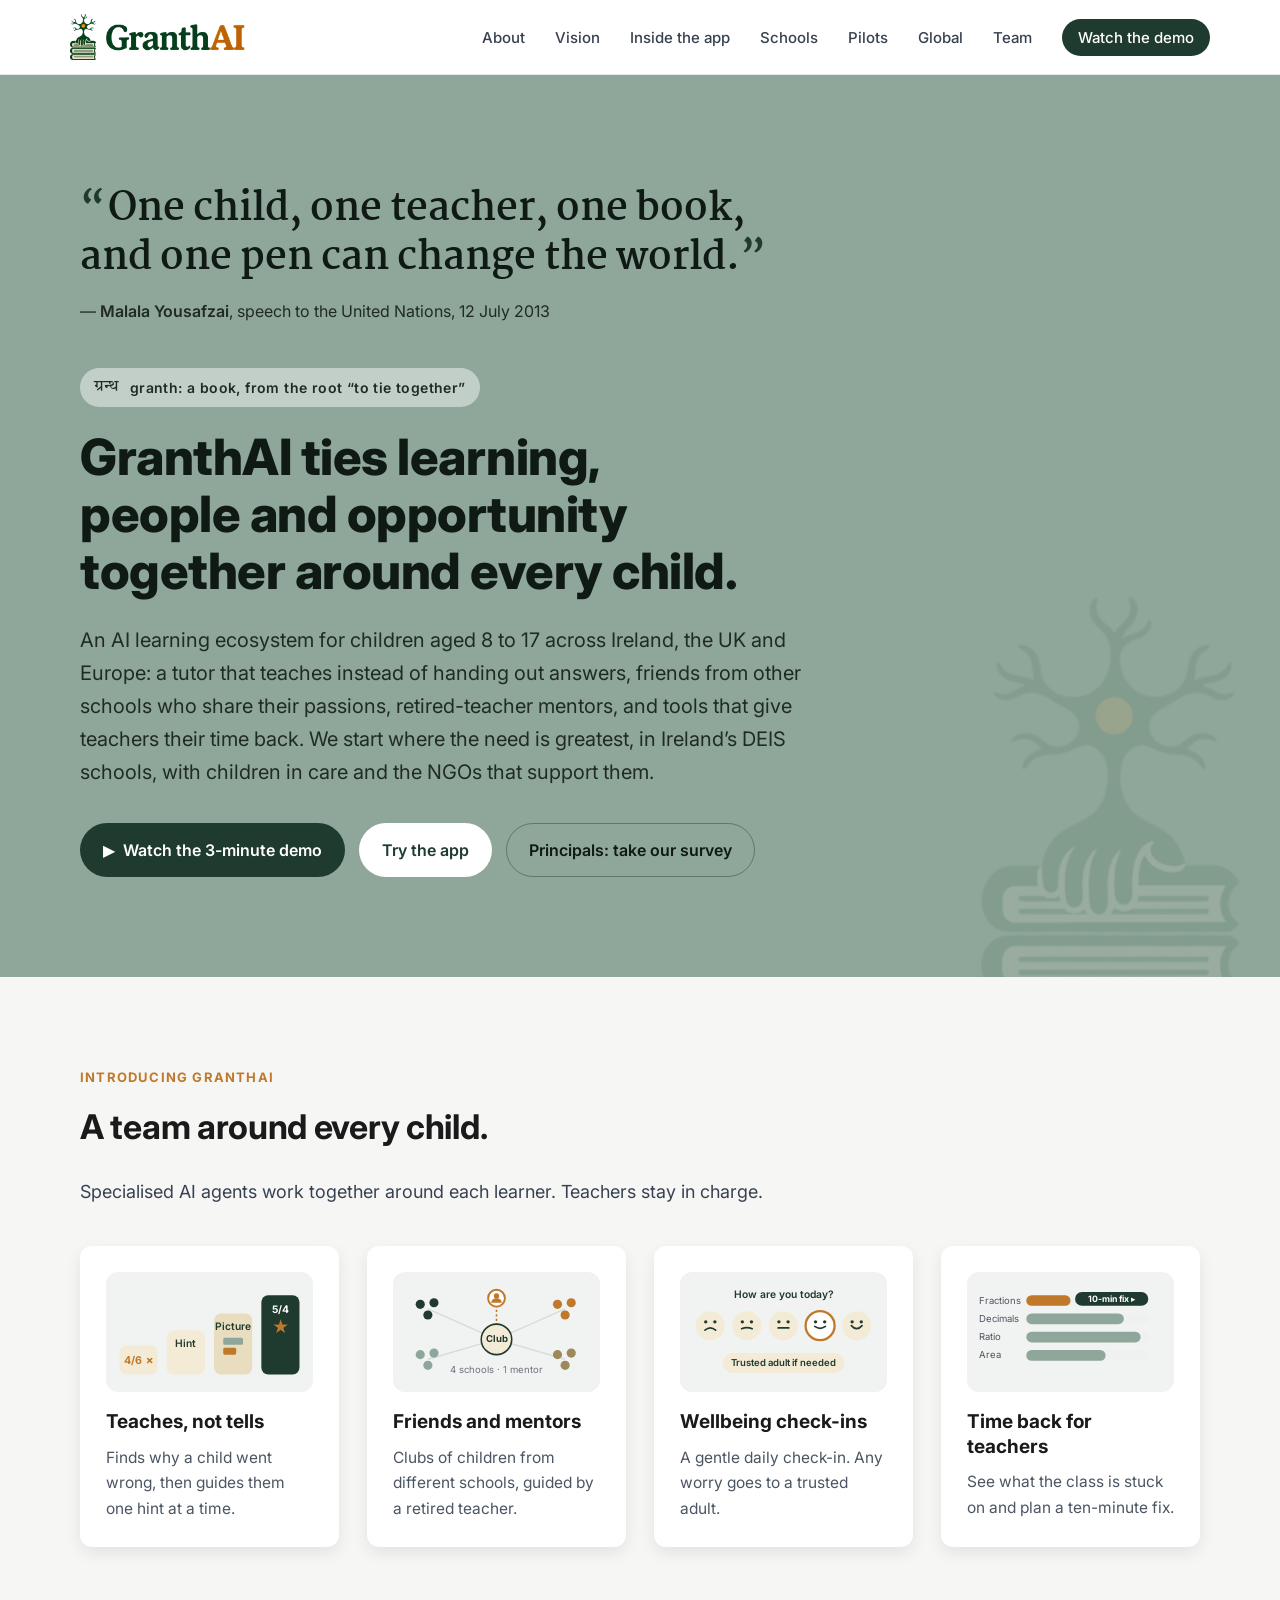
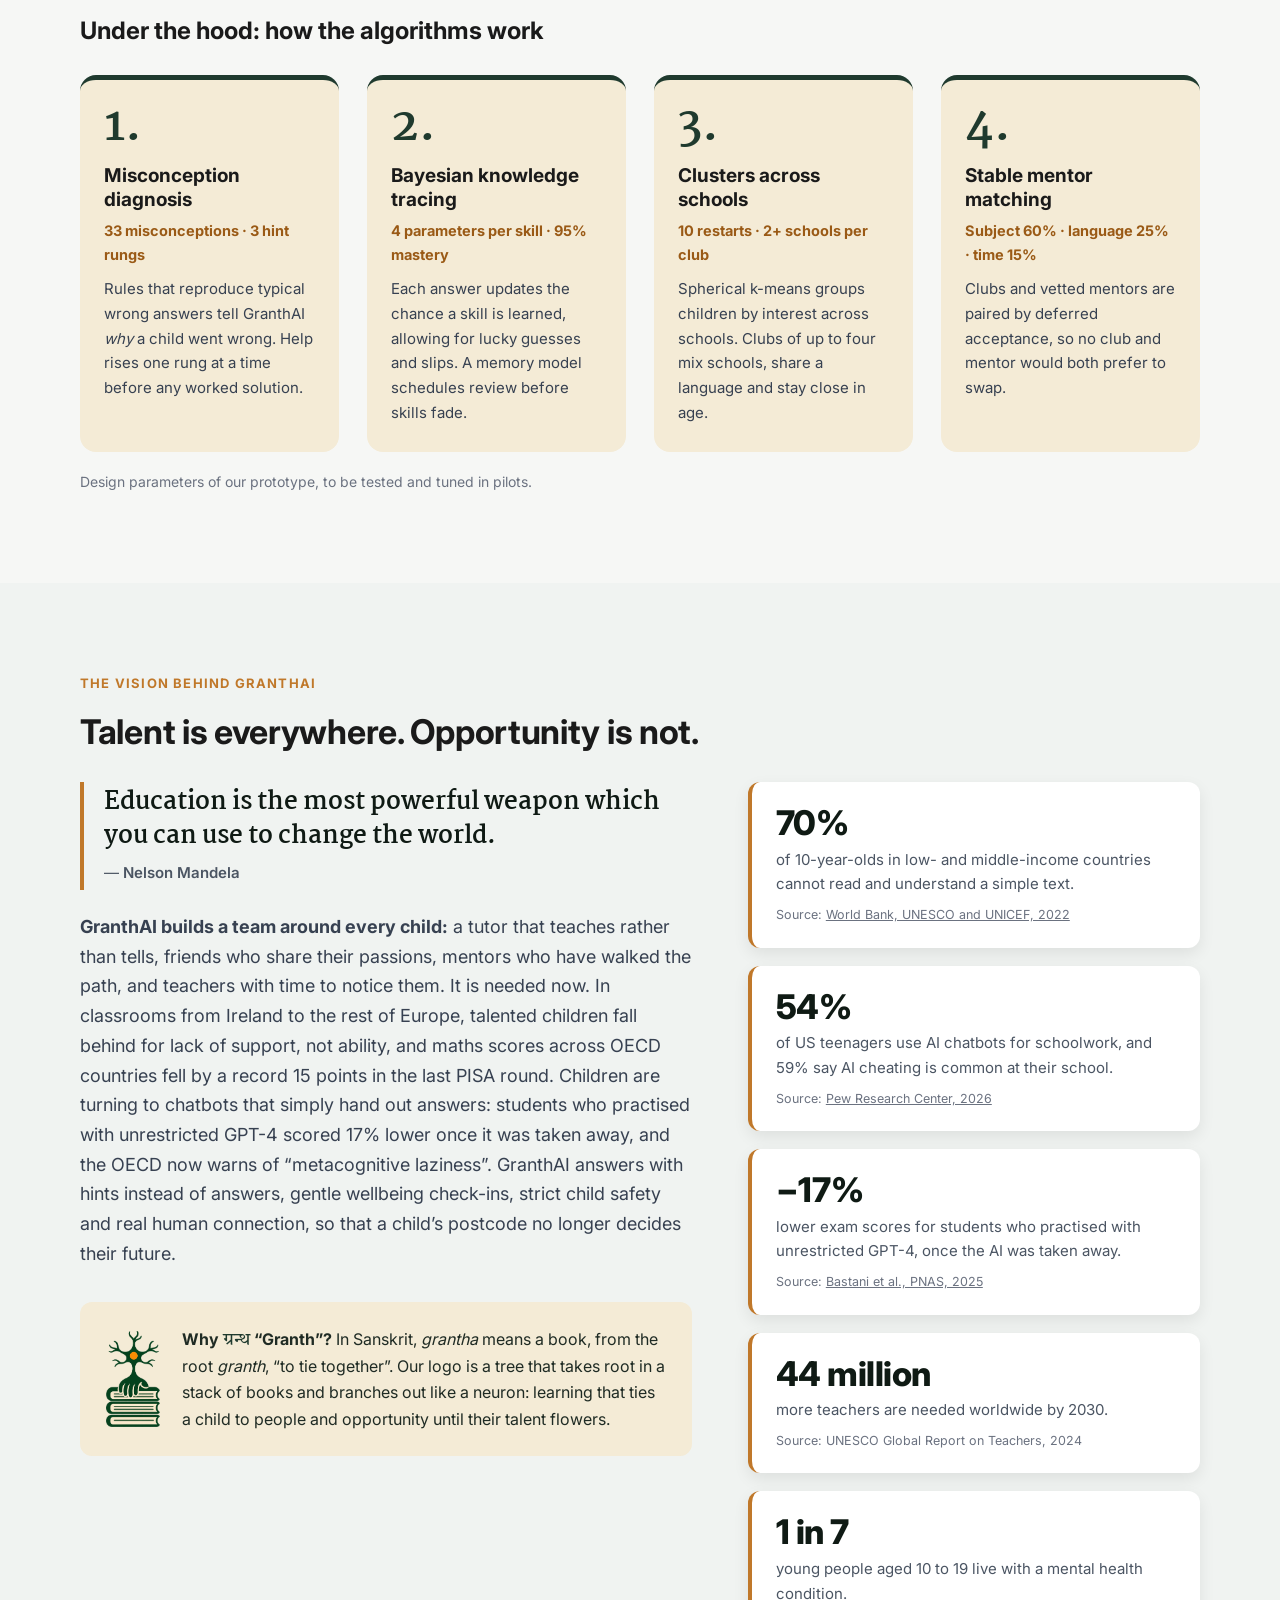
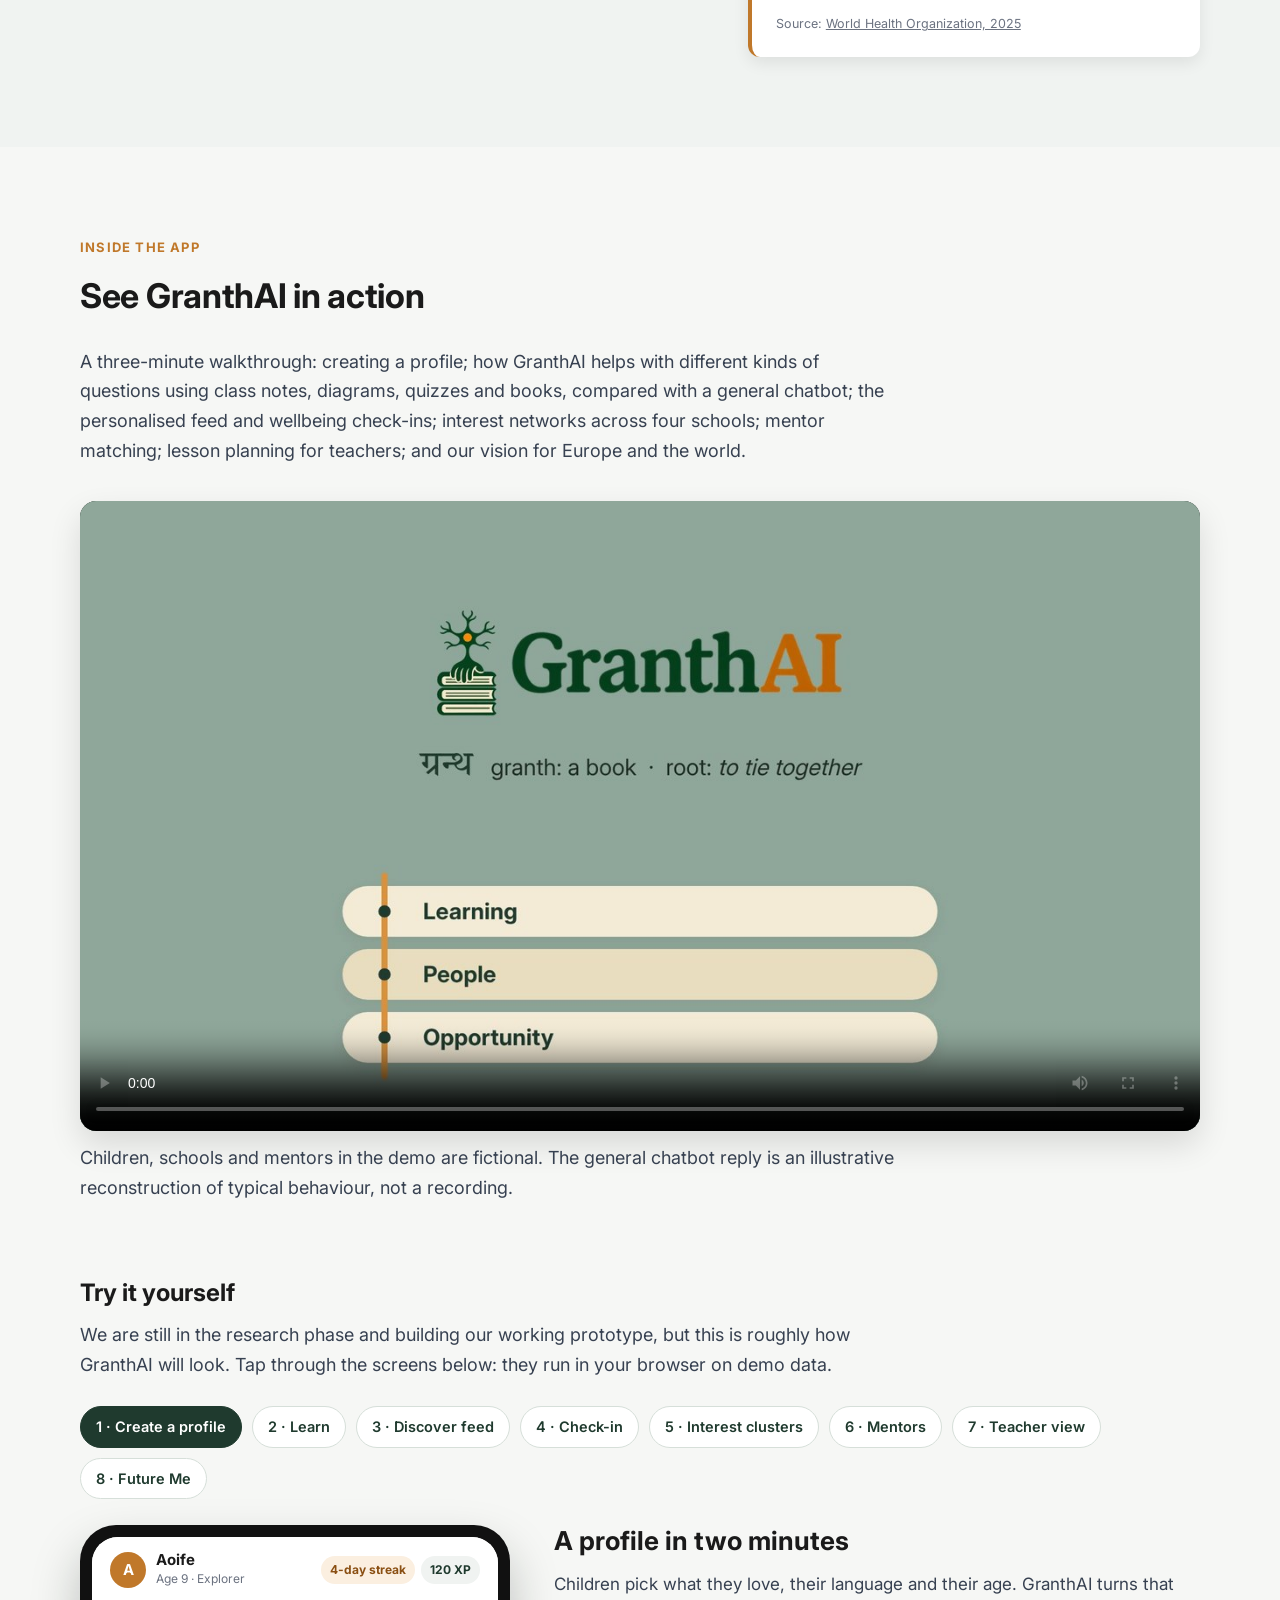
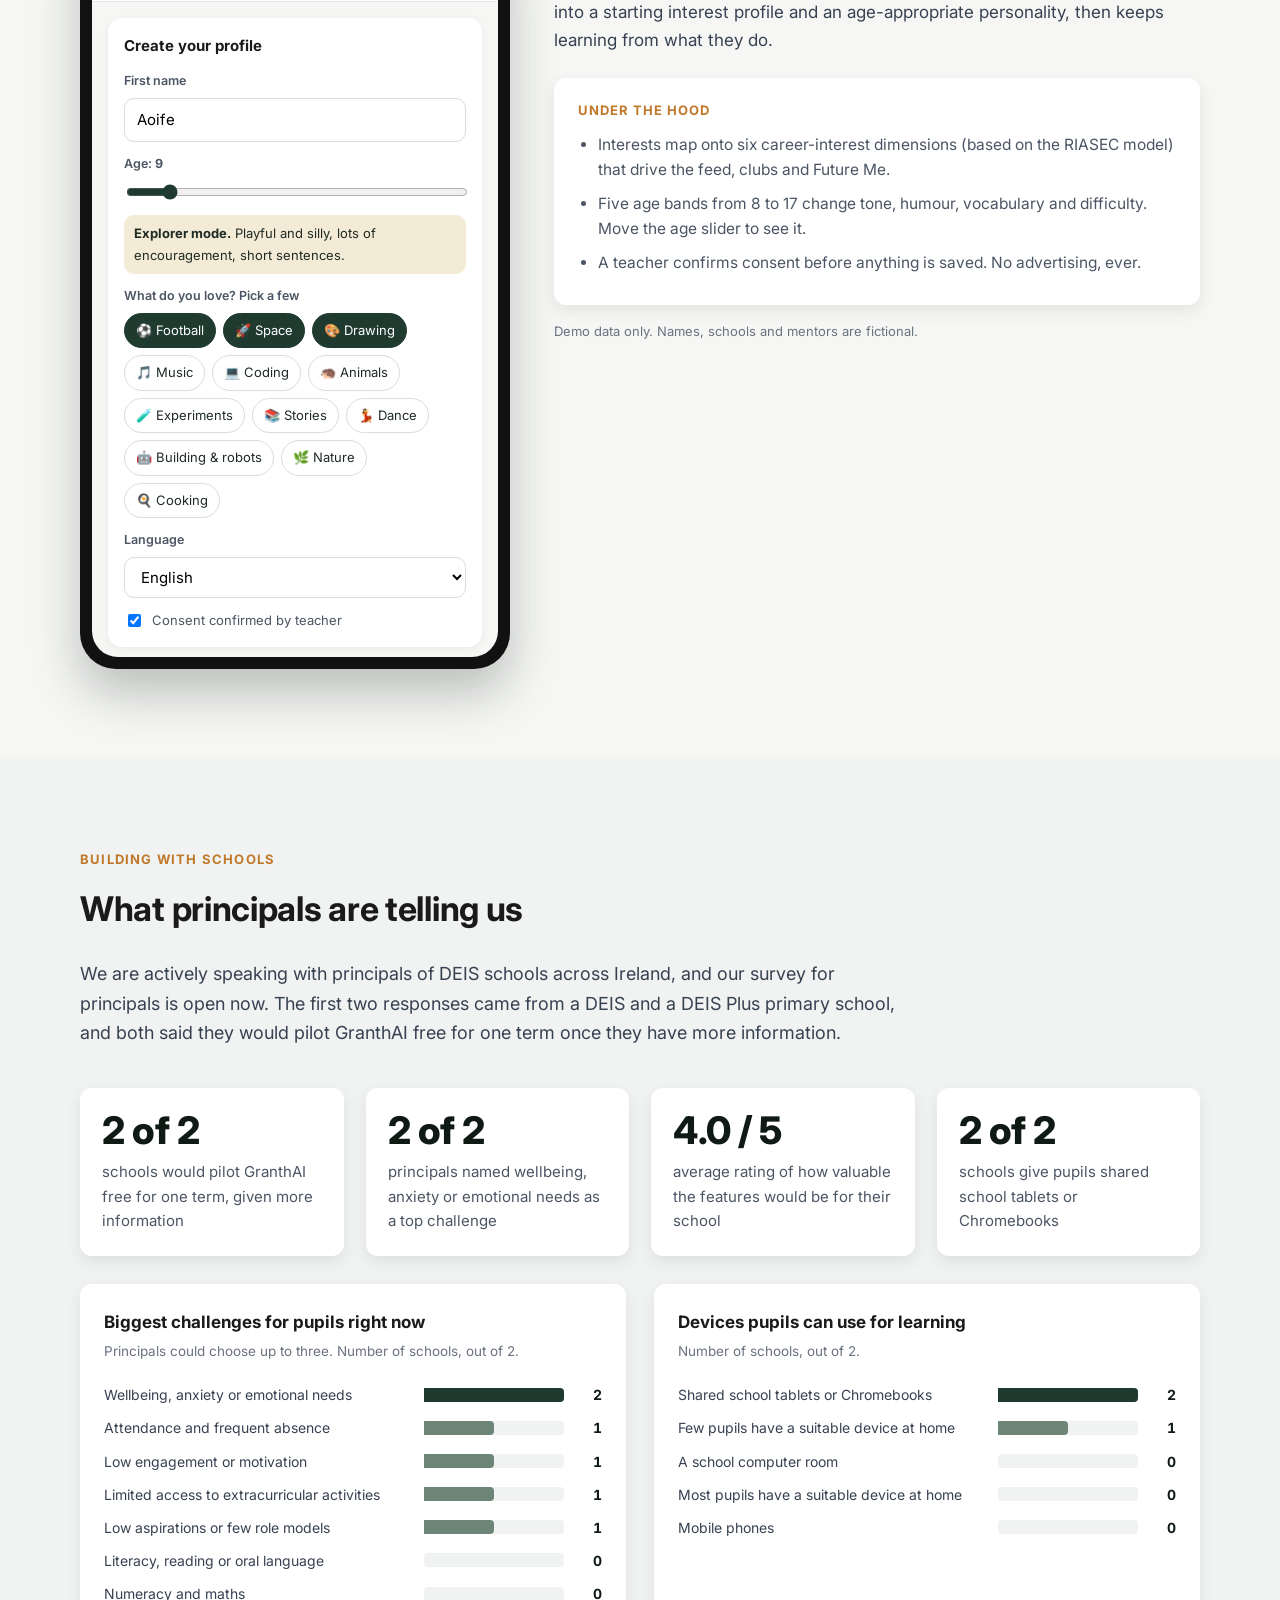
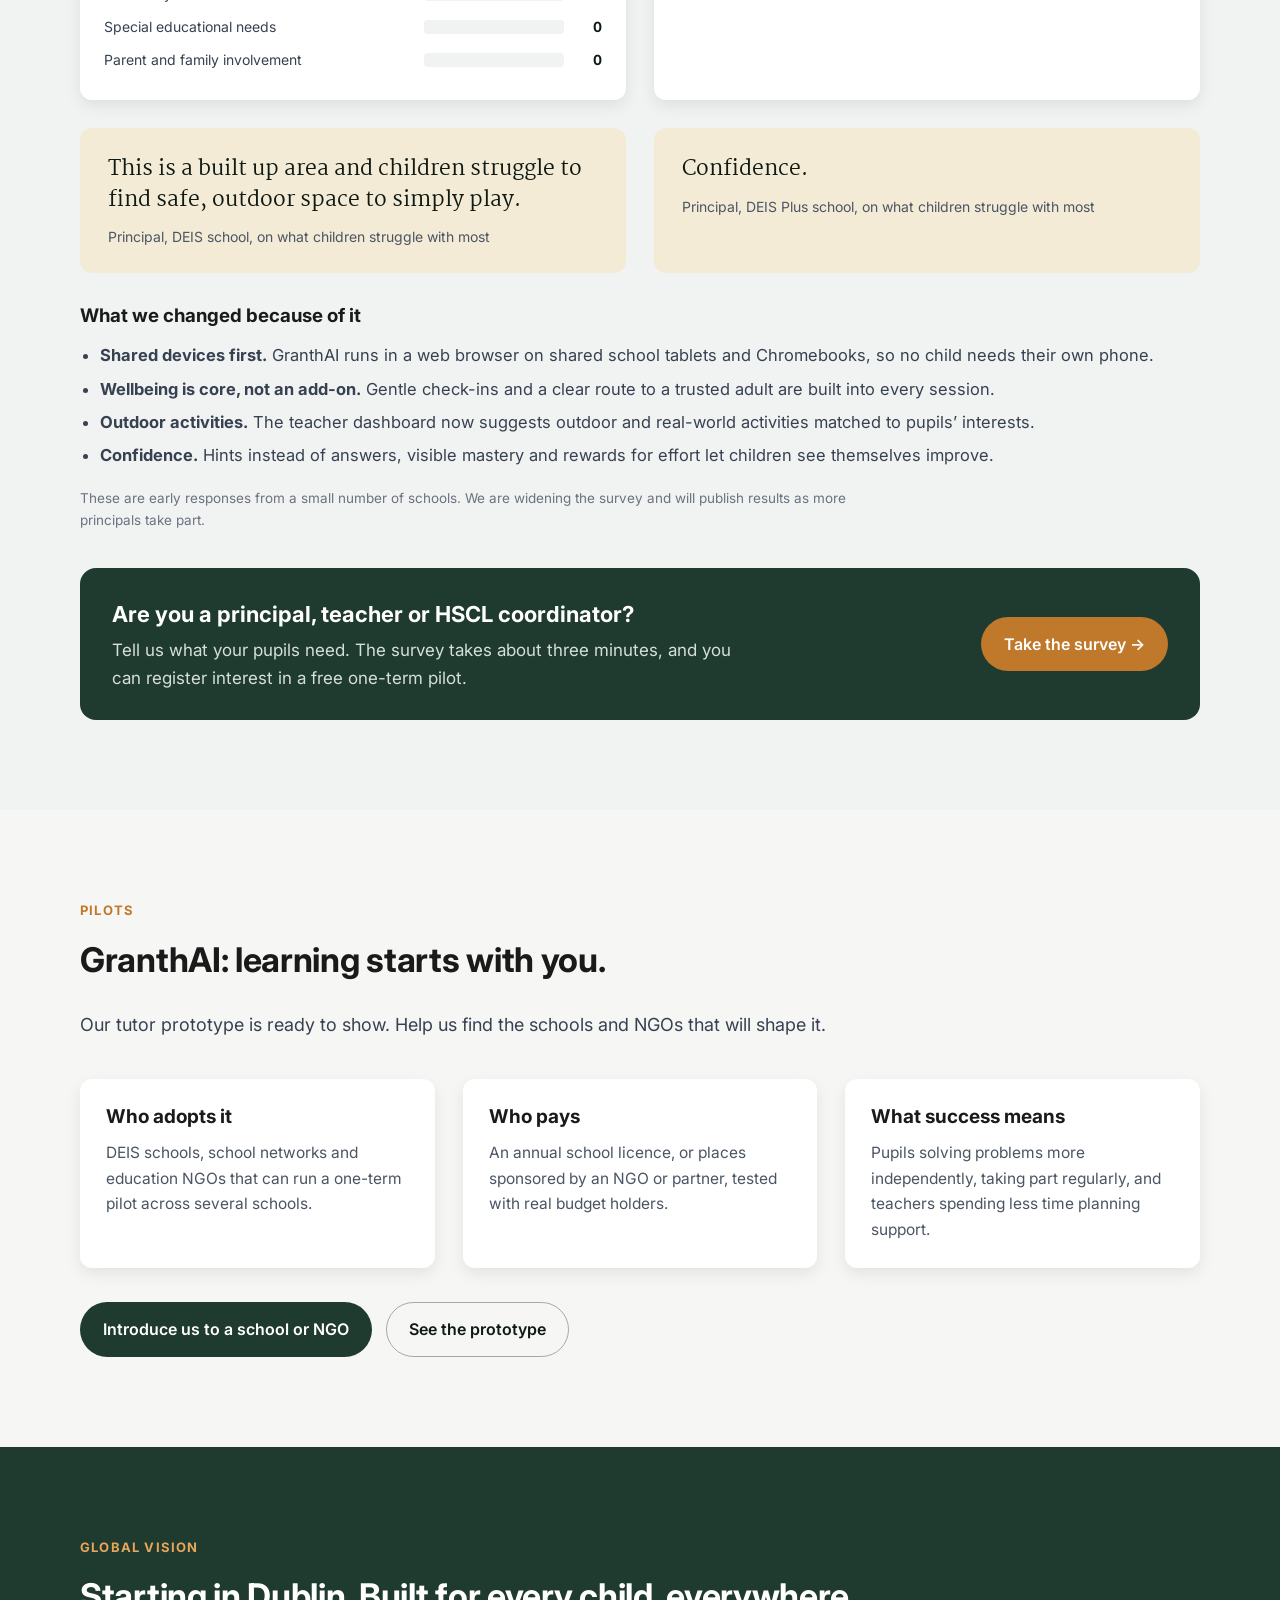
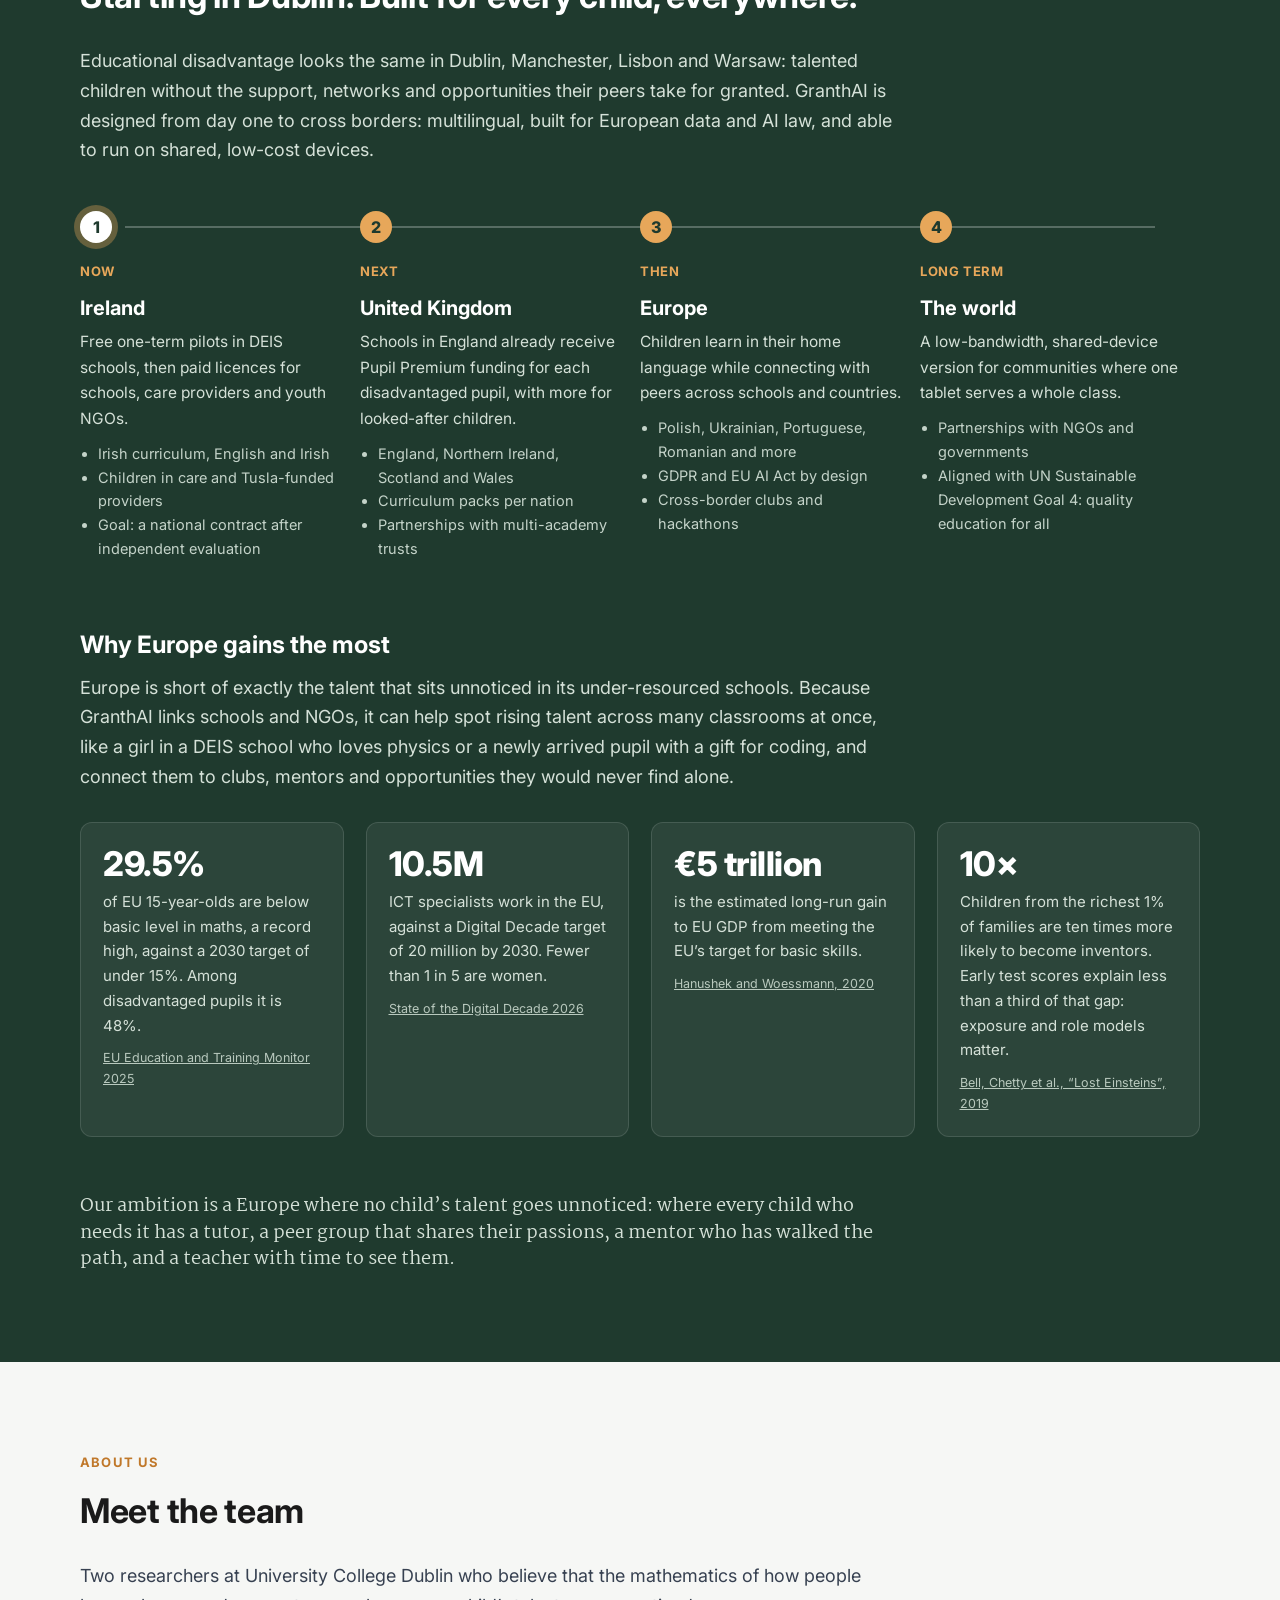
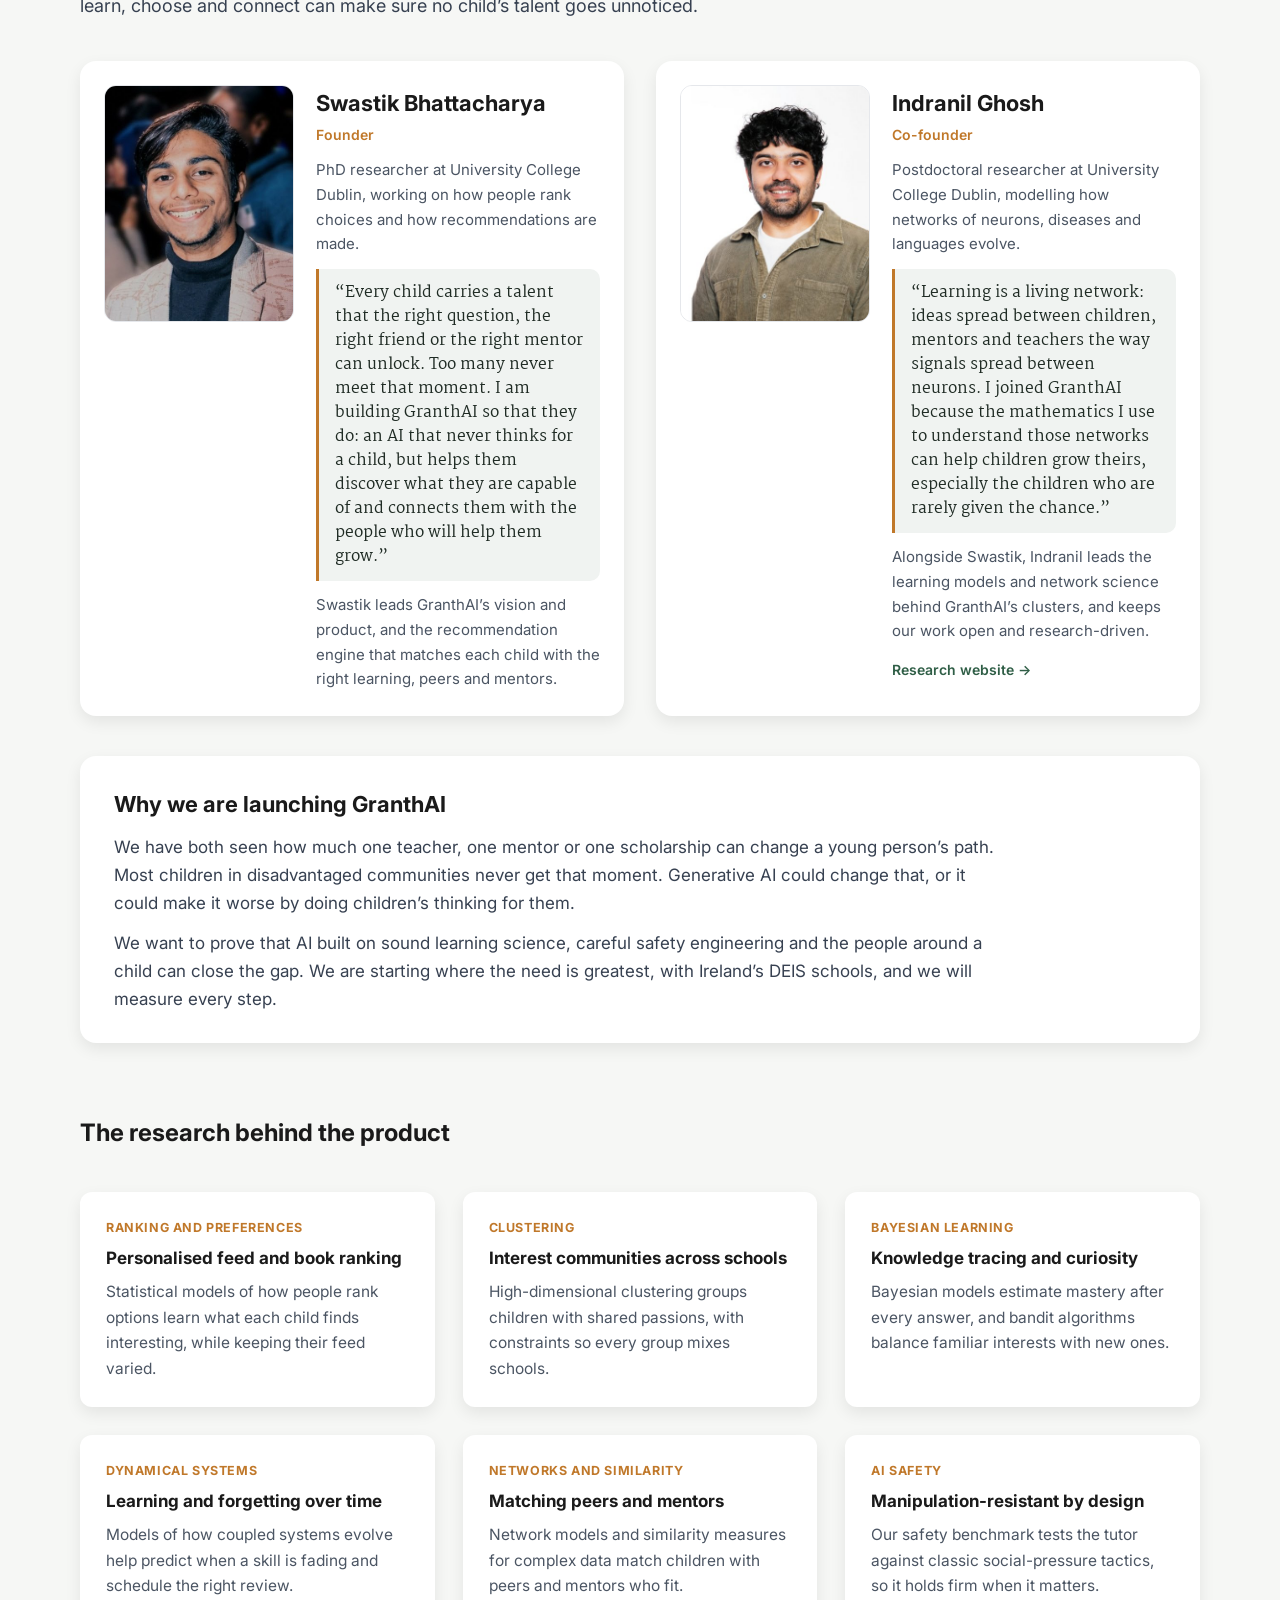
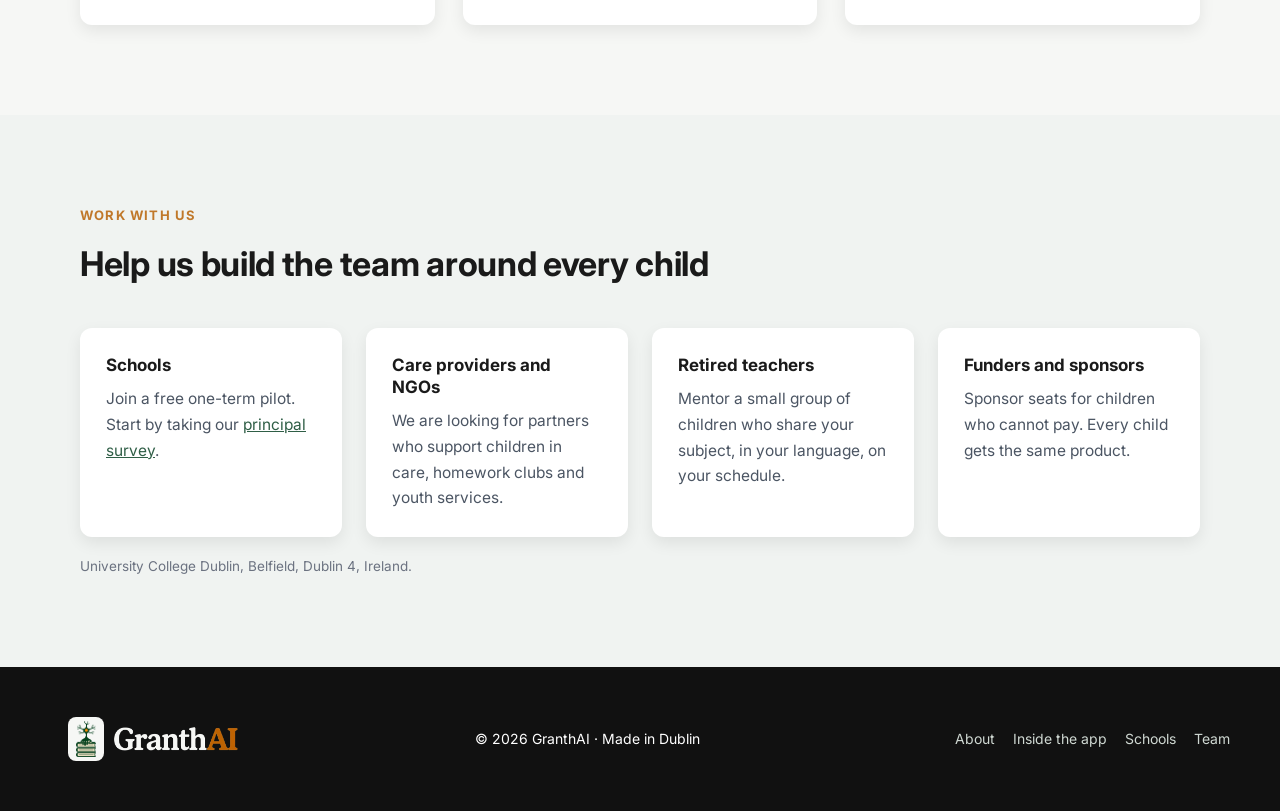
==== site/index.html @ 80d914dc "Visual feature cards and algorithm cards, global hero copy, prototype note, portrait photos, video t" ====
<!DOCTYPE html>
<html lang="en">
<head>
<meta charset="UTF-8">
<meta name="viewport" content="width=device-width, initial-scale=1.0">
<title>GranthAI · A team around every child</title>
<meta name="description" content="GranthAI is an AI learning ecosystem for children aged 8 to 17: a tutor that teaches instead of answering, friends across schools who share their passions, retired-teacher mentors and tools that give teachers their time back. Built first for Ireland's DEIS schools.">
<meta property="og:title" content="GranthAI · A team around every child">
<meta property="og:description" content="An AI learning ecosystem for disadvantaged children, starting in Ireland's DEIS schools.">
<meta property="og:image" content="assets/og-image.jpg">
<meta name="theme-color" content="#1f3a2e">
<link rel="icon" href="favicon.png" type="image/png">
<link rel="apple-touch-icon" href="apple-touch-icon.png">
<link rel="preload" href="fonts/Inter.woff" as="font" type="font/woff" crossorigin>
<link rel="stylesheet" href="style.css">
</head>

<body>
<a class="skip" href="#main">Skip to content</a>

<header class="navbar">
    <a class="logo" href="#top" aria-label="GranthAI home">
        <img class="mark" src="assets/logo-mark.png" alt="" width="26" height="46">
        <img class="word" src="assets/wordmark.png?v=2" alt="GranthAI" height="27">
    </a>
    <button class="menu-btn" aria-expanded="false" aria-controls="site-nav">Menu</button>
    <nav id="site-nav">
        <a href="#about">About</a>
        <a href="#vision">Vision</a>
        <a href="#app">Inside the app</a>
        <a href="#survey">Schools</a>
        <a href="#pilot">Pilots</a>
        <a href="#global">Global</a>
        <a href="#team">Team</a>
        <a href="#demo" class="cta">Watch the demo</a>
    </nav>
</header>

<main id="main">

<!-- ================= HERO / INTRO ================= -->
<section class="hero" id="top">
    <div class="hero-inner">
        <blockquote class="quote">
            <p>One child, one teacher, one book, and one pen can change the world.</p>
            <footer>&mdash; <cite>Malala Yousafzai</cite>, speech to the United Nations, 12 July 2013</footer>
        </blockquote>

        <span class="eyebrow"><span class="deva" lang="sa">ग्रन्थ</span> granth: a book, from the root &ldquo;to tie together&rdquo;</span>
        <h1>GranthAI ties learning, people and opportunity together around every child.</h1>
        <p class="lede">
            An AI learning ecosystem for children aged 8 to 17 across Ireland, the UK and Europe: a tutor that
            teaches instead of handing out answers, friends from other schools who share their passions,
            retired-teacher mentors, and tools that give teachers their time back. We start where the need is
            greatest, in Ireland&rsquo;s DEIS schools, with children in care and the NGOs that support them.
        </p>
        <div class="actions">
            <a class="btn btn-dark" href="#demo">&#9654;&nbsp; Watch the 3-minute demo</a>
            <a class="btn btn-light" href="#try">Try the app</a>
            <a class="btn btn-ghost" href="https://docs.google.com/forms/d/1s9jmpZXKGyCyB4R221n2dANkUEP-w9KRzGWRClTThqI/viewform" target="_blank" rel="noopener">Principals: take our survey</a>
        </div>
    </div>
</section>

<!-- ================= WHAT IS GRANTHAI ================= -->
<section id="about" class="section">
<div class="wrap">
    <span class="kicker">Introducing GranthAI</span>
    <h2>A team around every child.</h2>
    <p class="intro">Specialised AI agents work together around each learner. Teachers stay in charge.</p>

    <div class="grid four">
        <div class="card vis reveal">
            <div class="viz"><svg viewBox="0 0 240 120" role="img" aria-label="A wrong answer leads to a hint, then a picture, then the child solves it">
<rect x="2" y="78" width="50" height="38" rx="9" fill="#F4EBD6"/><text x="27" y="102" text-anchor="middle" font-size="14" font-weight="700" fill="#c0782a">4/6 ✗</text>
<rect x="64" y="58" width="50" height="58" rx="9" fill="#F4EBD6"/><text x="89" y="80" text-anchor="middle" font-size="13.5" font-weight="600" fill="#1f3a2e">Hint</text>
<rect x="126" y="36" width="50" height="80" rx="9" fill="#E9DDBF"/><text x="151" y="58" text-anchor="middle" font-size="13.5" font-weight="600" fill="#1f3a2e">Picture</text>
<rect x="138" y="68" width="26" height="9" rx="2" fill="#8FA79A"/><rect x="138" y="81" width="17" height="9" rx="2" fill="#c0782a"/>
<rect x="188" y="12" width="50" height="104" rx="9" fill="#1f3a2e"/><text x="213" y="36" text-anchor="middle" font-size="13.5" font-weight="700" fill="#fff">5/4</text><text x="213" y="62" text-anchor="middle" font-size="22" fill="#c0782a">★</text>
</svg></div>
            <h3>Teaches, not tells</h3>
            <p>Finds why a child went wrong, then guides them one hint at a time.</p>
        </div>
        <div class="card vis reveal">
            <div class="viz"><svg viewBox="0 0 240 120" role="img" aria-label="Children from four schools join one club, guided by a mentor">
<line x1="30" y1="30" x2="120" y2="70" stroke="#d6ddd8" stroke-width="2"/><line x1="30" y1="96" x2="120" y2="70" stroke="#d6ddd8" stroke-width="2"/><line x1="210" y1="30" x2="120" y2="70" stroke="#d6ddd8" stroke-width="2"/><line x1="210" y1="96" x2="120" y2="70" stroke="#d6ddd8" stroke-width="2"/><line x1="120" y1="70" x2="120" y2="22" stroke="#c0782a" stroke-width="2" stroke-dasharray="3 3"/>
<circle cx="20" cy="24" r="6" fill="#1f3a2e"/><circle cx="38" cy="22" r="6" fill="#1f3a2e"/><circle cx="30" cy="38" r="6" fill="#1f3a2e"/><circle cx="20" cy="90" r="6" fill="#8FA79A"/><circle cx="38" cy="88" r="6" fill="#8FA79A"/><circle cx="30" cy="104" r="6" fill="#8FA79A"/><circle cx="200" cy="24" r="6" fill="#c0782a"/><circle cx="218" cy="22" r="6" fill="#c0782a"/><circle cx="210" cy="38" r="6" fill="#c0782a"/><circle cx="200" cy="90" r="6" fill="#9c8a5a"/><circle cx="218" cy="88" r="6" fill="#9c8a5a"/><circle cx="210" cy="104" r="6" fill="#9c8a5a"/><circle cx="120" cy="70" r="20" fill="#F4EBD6" stroke="#1f3a2e" stroke-width="2"/><text x="120" y="74" text-anchor="middle" font-size="12.5" font-weight="700" fill="#1f3a2e">Club</text>
<circle cx="120" cy="16" r="11" fill="#fff" stroke="#c0782a" stroke-width="2.5"/><circle cx="120" cy="13" r="3.5" fill="#c0782a"/><path d="M113 22a7 6 0 0 1 14 0" fill="#c0782a"/>
<text x="120" y="114" text-anchor="middle" font-size="12.5" fill="#6b7280">4 schools · 1 mentor</text>
</svg></div>
            <h3>Friends and mentors</h3>
            <p>Clubs of children from different schools, guided by a retired teacher.</p>
        </div>
        <div class="card vis reveal">
            <div class="viz"><svg viewBox="0 0 240 120" role="img" aria-label="A five-face mood scale with one face chosen">
<text x="120" y="16" text-anchor="middle" font-size="13.5" font-weight="600" fill="#1f3a2e">How are you today?</text>
<g transform="translate(24 52)"><circle r="19" fill="#F4EBD6" stroke="#c0782a" stroke-width="0"/><circle cx="-6" cy="-5" r="2.2" fill="#1f3a2e"/><circle cx="6" cy="-5" r="2.2" fill="#1f3a2e"/><path d="M-7 6q7 -6 14 0" stroke="#1f3a2e" stroke-width="2.2" fill="none" stroke-linecap="round"/></g><g transform="translate(72 52)"><circle r="19" fill="#F4EBD6" stroke="#c0782a" stroke-width="0"/><circle cx="-6" cy="-5" r="2.2" fill="#1f3a2e"/><circle cx="6" cy="-5" r="2.2" fill="#1f3a2e"/><path d="M-7 4q7 -3 14 0" stroke="#1f3a2e" stroke-width="2.2" fill="none" stroke-linecap="round"/></g><g transform="translate(120 52)"><circle r="19" fill="#F4EBD6" stroke="#c0782a" stroke-width="0"/><circle cx="-6" cy="-5" r="2.2" fill="#1f3a2e"/><circle cx="6" cy="-5" r="2.2" fill="#1f3a2e"/><path d="M-7 3h14" stroke="#1f3a2e" stroke-width="2.2" fill="none" stroke-linecap="round"/></g><g transform="translate(168 52)"><circle r="19" fill="#fff" stroke="#c0782a" stroke-width="3"/><circle cx="-6" cy="-5" r="2.2" fill="#1f3a2e"/><circle cx="6" cy="-5" r="2.2" fill="#1f3a2e"/><path d="M-7 1q7 5 14 0" stroke="#1f3a2e" stroke-width="2.2" fill="none" stroke-linecap="round"/></g><g transform="translate(216 52)"><circle r="19" fill="#F4EBD6" stroke="#c0782a" stroke-width="0"/><circle cx="-6" cy="-5" r="2.2" fill="#1f3a2e"/><circle cx="6" cy="-5" r="2.2" fill="#1f3a2e"/><path d="M-7 0q7 8 14 0" stroke="#1f3a2e" stroke-width="2.2" fill="none" stroke-linecap="round"/></g>
<rect x="40" y="88" width="160" height="26" rx="13" fill="#F4EBD6"/><text x="120" y="105" text-anchor="middle" font-size="12.5" font-weight="600" fill="#1f3a2e">Trusted adult if needed</text>
</svg></div>
            <h3>Wellbeing check-ins</h3>
            <p>A gentle daily check-in. Any worry goes to a trusted adult.</p>
        </div>
        <div class="card vis reveal">
            <div class="viz"><svg viewBox="0 0 240 120" role="img" aria-label="Class mastery bars with fractions flagged as a spreading misconception">
<text x="0" y="23" font-size="12.5" fill="#4b5563">Fractions</text><rect x="62" y="12" width="160" height="14" rx="7" fill="#eef1ef"/><rect x="62" y="12" width="58" height="14" rx="7" fill="#c0782a"/><text x="0" y="47" font-size="12.5" fill="#4b5563">Decimals</text><rect x="62" y="36" width="160" height="14" rx="7" fill="#eef1ef"/><rect x="62" y="36" width="128" height="14" rx="7" fill="#8FA79A"/><text x="0" y="71" font-size="12.5" fill="#4b5563">Ratio</text><rect x="62" y="60" width="160" height="14" rx="7" fill="#eef1ef"/><rect x="62" y="60" width="150" height="14" rx="7" fill="#8FA79A"/><text x="0" y="95" font-size="12.5" fill="#4b5563">Area</text><rect x="62" y="84" width="160" height="14" rx="7" fill="#eef1ef"/><rect x="62" y="84" width="104" height="14" rx="7" fill="#8FA79A"/><rect x="126" y="8" width="96" height="18" rx="9" fill="#1f3a2e"/><text x="174" y="21" text-anchor="middle" font-size="11.5" font-weight="700" fill="#fff">10-min fix ▸</text>
</svg></div>
            <h3>Time back for teachers</h3>
            <p>See what the class is stuck on and plan a ten-minute fix.</p>
        </div>
    </div>

    <h3 class="subhead algo-head">Under the hood: how the algorithms work</h3>
    <div class="grid four algos">
        <div class="algo reveal">
            <span class="n">1.</span>
            <h3>Misconception diagnosis</h3>
            <p class="metric">33 misconceptions · 3 hint rungs</p>
            <p>Rules that reproduce typical wrong answers tell GranthAI <i>why</i> a child went wrong. Help rises one rung at a time before any worked solution.</p>
        </div>
        <div class="algo reveal">
            <span class="n">2.</span>
            <h3>Bayesian knowledge tracing</h3>
            <p class="metric">4 parameters per skill · 95% mastery</p>
            <p>Each answer updates the chance a skill is learned, allowing for lucky guesses and slips. A memory model schedules review before skills fade.</p>
        </div>
        <div class="algo reveal">
            <span class="n">3.</span>
            <h3>Clusters across schools</h3>
            <p class="metric">10 restarts · 2+ schools per club</p>
            <p>Spherical k-means groups children by interest across schools. Clubs of up to four mix schools, share a language and stay close in age.</p>
        </div>
        <div class="algo reveal">
            <span class="n">4.</span>
            <h3>Stable mentor matching</h3>
            <p class="metric">Subject 60% · language 25% · time 15%</p>
            <p>Clubs and vetted mentors are paired by deferred acceptance, so no club and mentor would both prefer to swap.</p>
        </div>
    </div>
    <p class="algo-note">Design parameters of our prototype, to be tested and tuned in pilots.</p>
</div>
</section>

<!-- ================= VISION ================= -->
<section id="vision" class="section alt">
<div class="wrap">
    <span class="kicker">The vision behind GranthAI</span>
    <h2>Talent is everywhere. Opportunity is not.</h2>
    <div class="split">
        <div>
            <blockquote class="vision-quote">
                <p>Education is the most powerful weapon which you can use to change the world.</p>
                <footer>&mdash; <cite>Nelson Mandela</cite></footer>
            </blockquote>
            <p>
                <b>GranthAI builds a team around every child:</b> a tutor that teaches rather than tells, friends
                who share their passions, mentors who have walked the path, and teachers with time to notice them. It is
                needed now. In classrooms from Ireland to the rest of Europe, talented children fall behind for lack of
                support, not ability, and maths scores across OECD countries fell by a record 15 points in the last PISA
                round. Children are turning to chatbots that simply hand out answers: students who practised with
                unrestricted GPT-4 scored 17% lower once it was taken away, and the OECD now warns of
                &ldquo;metacognitive laziness&rdquo;. GranthAI answers with hints instead of answers, gentle wellbeing
                check-ins, strict child safety and real human connection, so that a child&rsquo;s postcode no longer
                decides their future.
            </p>
            <div class="name-card">
                <img src="assets/logo-mark.png" alt="" width="54" height="96" style="flex:none">
                <p>
                    <b>Why <span class="deva" lang="sa">ग्रन्थ</span> &ldquo;Granth&rdquo;?</b> In Sanskrit, <i>grantha</i> means a book,
                    from the root <i>granth</i>, &ldquo;to tie together&rdquo;. Our logo is a tree that takes root in a stack of books
                    and branches out like a neuron: learning that ties a child to people and opportunity until their talent flowers.
                </p>
            </div>
        </div>
        <div class="stats">
            <div class="stat reveal">
                <b>70%</b>
                <span>of 10-year-olds in low- and middle-income countries cannot read and understand a simple text.</span>
                <small>Source: <a href="https://www.worldbank.org/en/news/press-release/2022/06/23/70-of-10-year-olds-now-in-learning-poverty-unable-to-read-and-understand-a-simple-text" target="_blank" rel="noopener">World Bank, UNESCO and UNICEF, 2022</a></small>
            </div>
            <div class="stat reveal">
                <b>54%</b>
                <span>of US teenagers use AI chatbots for schoolwork, and 59% say AI cheating is common at their school.</span>
                <small>Source: <a href="https://www.pewresearch.org/internet/2026/02/24/how-teens-use-and-view-ai/" target="_blank" rel="noopener">Pew Research Center, 2026</a></small>
            </div>
            <div class="stat reveal">
                <b>&minus;17%</b>
                <span>lower exam scores for students who practised with unrestricted GPT-4, once the AI was taken away.</span>
                <small>Source: <a href="https://doi.org/10.1073/pnas.2422633122" target="_blank" rel="noopener">Bastani et al., PNAS, 2025</a></small>
            </div>
            <div class="stat reveal">
                <b>44 million</b>
                <span>more teachers are needed worldwide by 2030.</span>
                <small>Source: UNESCO Global Report on Teachers, 2024</small>
            </div>
            <div class="stat reveal">
                <b>1 in 7</b>
                <span>young people aged 10 to 19 live with a mental health condition.</span>
                <small>Source: <a href="https://www.who.int/news-room/fact-sheets/detail/adolescent-mental-health" target="_blank" rel="noopener">World Health Organization, 2025</a></small>
            </div>
        </div>
    </div>
</div>
</section>

<!-- ================= INSIDE THE APP ================= -->
<section id="app" class="section">
<div class="wrap">
    <span class="kicker">Inside the app</span>
    <h2 id="demo">See GranthAI in action</h2>
    <p class="intro">
        A three-minute walkthrough: creating a profile; how GranthAI helps with different kinds of questions using
        class notes, diagrams, quizzes and books, compared with a general chatbot; the personalised feed and wellbeing
        check-ins; interest networks across four schools; mentor matching; lesson planning for teachers; and our vision
        for Europe and the world.
    </p>
    <div class="video-frame">
        <video controls preload="metadata" poster="assets/demo-poster-v3.jpg" playsinline>
            <source src="assets/granthai-demo-v3.mp4" type="video/mp4">
            <track kind="captions" src="assets/granthai-demo.vtt" srclang="en" label="English" default>
            Your browser cannot play this video. <a href="assets/granthai-demo-v3.mp4">Download the demo</a>.
        </video>
    </div>
    <p class="video-note">Children, schools and mentors in the demo are fictional. The general chatbot reply is an illustrative reconstruction of typical behaviour, not a recording.</p>

    <h3 class="subhead" id="try">Try it yourself</h3>
    <p class="intro">We are still in the research phase and building our working prototype, but this is roughly how GranthAI will look. Tap through the screens below: they run in your browser on demo data.</p>

    <div class="app-tabs" role="tablist" aria-label="App screens">
        <button class="app-tab" role="tab" data-screen="profile" aria-selected="true">1 · Create a profile</button>
        <button class="app-tab" role="tab" data-screen="learn" aria-selected="false">2 · Learn</button>
        <button class="app-tab" role="tab" data-screen="feed" aria-selected="false">3 · Discover feed</button>
        <button class="app-tab" role="tab" data-screen="checkin" aria-selected="false">4 · Check-in</button>
        <button class="app-tab" role="tab" data-screen="clusters" aria-selected="false">5 · Interest clusters</button>
        <button class="app-tab" role="tab" data-screen="mentors" aria-selected="false">6 · Mentors</button>
        <button class="app-tab" role="tab" data-screen="teacher" aria-selected="false">7 · Teacher view</button>
        <button class="app-tab" role="tab" data-screen="future" aria-selected="false">8 · Future Me</button>
    </div>

    <div class="app-stage">
        <div class="device">
            <div class="screen">
                <div class="app-top">
                    <div class="who">
                        <div class="avatar" id="app-avatar">A</div>
                        <div><div class="nm" id="app-name">Aoife</div><div class="sub" id="app-sub">Age 9 · Explorer</div></div>
                    </div>
                    <div class="pills"><span class="pill s" id="app-streak">4-day streak</span><span class="pill" id="app-xp">120 XP</span></div>
                </div>
                <div class="app-body" id="app-body" role="tabpanel" aria-live="polite"></div>
            </div>
        </div>
        <div class="explain" id="explain" aria-live="polite"></div>
    </div>
</div>
</section>

<!-- ================= SURVEY ================= -->
<section id="survey" class="section alt">
<div class="wrap">
    <span class="kicker">Building with schools</span>
    <h2>What principals are telling us</h2>
    <p class="intro">
        We are actively speaking with principals of DEIS schools across Ireland, and our survey for principals is
        open now. The first two responses came from a DEIS and a DEIS Plus primary school, and both said they would
        pilot GranthAI free for one term once they have more information.
    </p>

    <div class="tiles">
        <div class="tile reveal"><b>2 of 2</b><span>schools would pilot GranthAI free for one term, given more information</span></div>
        <div class="tile reveal"><b>2 of 2</b><span>principals named wellbeing, anxiety or emotional needs as a top challenge</span></div>
        <div class="tile reveal"><b>4.0 / 5</b><span>average rating of how valuable the features would be for their school</span></div>
        <div class="tile reveal"><b>2 of 2</b><span>schools give pupils shared school tablets or Chromebooks</span></div>
    </div>

    <div class="charts">
        <div class="chart" id="chart-challenges">
            <h3>Biggest challenges for pupils right now</h3>
            <p class="sub">Principals could choose up to three. Number of schools, out of 2.</p>
        </div>
        <div class="chart" id="chart-devices">
            <h3>Devices pupils can use for learning</h3>
            <p class="sub">Number of schools, out of 2.</p>
        </div>
    </div>

    <div class="voices">
        <blockquote class="voice reveal">
            This is a built up area and children struggle to find safe, outdoor space to simply play.
            <footer>Principal, DEIS school, on what children struggle with most</footer>
        </blockquote>
        <blockquote class="voice reveal">
            Confidence.
            <footer>Principal, DEIS Plus school, on what children struggle with most</footer>
        </blockquote>
    </div>

    <div class="changes">
        <h3>What we changed because of it</h3>
        <ul>
            <li><b>Shared devices first.</b> GranthAI runs in a web browser on shared school tablets and Chromebooks, so no child needs their own phone.</li>
            <li><b>Wellbeing is core, not an add-on.</b> Gentle check-ins and a clear route to a trusted adult are built into every session.</li>
            <li><b>Outdoor activities.</b> The teacher dashboard now suggests outdoor and real-world activities matched to pupils&rsquo; interests.</li>
            <li><b>Confidence.</b> Hints instead of answers, visible mastery and rewards for effort let children see themselves improve.</li>
        </ul>
    </div>
    <p class="note">These are early responses from a small number of schools. We are widening the survey and will publish results as more principals take part.</p>

    <div class="survey-cta">
        <div>
            <h3>Are you a principal, teacher or HSCL coordinator?</h3>
            <p>Tell us what your pupils need. The survey takes about three minutes, and you can register interest in a free one-term pilot.</p>
        </div>
        <a class="btn btn-saffron" href="https://docs.google.com/forms/d/1s9jmpZXKGyCyB4R221n2dANkUEP-w9KRzGWRClTThqI/viewform" target="_blank" rel="noopener">Take the survey &rarr;</a>
    </div>
</div>
</section>

<!-- ================= PILOTS ================= -->
<section id="pilot" class="section">
<div class="wrap">
    <span class="kicker">Pilots</span>
    <h2>GranthAI: learning starts with you.</h2>
    <p class="intro">Our tutor prototype is ready to show. Help us find the schools and NGOs that will shape it.</p>
    <div class="grid four" style="grid-template-columns:repeat(3,1fr)">
        <div class="card reveal"><h3>Who adopts it</h3><p>DEIS schools, school networks and education NGOs that can run a one-term pilot across several schools.</p></div>
        <div class="card reveal"><h3>Who pays</h3><p>An annual school licence, or places sponsored by an NGO or partner, tested with real budget holders.</p></div>
        <div class="card reveal"><h3>What success means</h3><p>Pupils solving problems more independently, taking part regularly, and teachers spending less time planning support.</p></div>
    </div>
    <div class="actions"><a class="btn btn-dark" href="#contact">Introduce us to a school or NGO</a><a class="btn btn-ghost" href="#demo">See the prototype</a></div>
</div>
</section>

<!-- ================= GLOBAL VISION ================= -->
<section id="global" class="section dark">
<div class="wrap">
    <span class="kicker">Global vision</span>
    <h2>Starting in Dublin. Built for every child, everywhere.</h2>
    <p class="intro">
        Educational disadvantage looks the same in Dublin, Manchester, Lisbon and Warsaw: talented children
        without the support, networks and opportunities their peers take for granted. GranthAI is designed from day
        one to cross borders: multilingual, built for European data and AI law, and able to run on shared, low-cost devices.
    </p>

    <div class="roadmap">
        <div class="stage now reveal">
            <div class="node">1</div>
            <div class="when">Now</div>
            <h3>Ireland</h3>
            <p>Free one-term pilots in DEIS schools, then paid licences for schools, care providers and youth NGOs.</p>
            <ul><li>Irish curriculum, English and Irish</li><li>Children in care and Tusla-funded providers</li><li>Goal: a national contract after independent evaluation</li></ul>
        </div>
        <div class="stage reveal">
            <div class="node">2</div>
            <div class="when">Next</div>
            <h3>United Kingdom</h3>
            <p>Schools in England already receive Pupil Premium funding for each disadvantaged pupil, with more for looked-after children.</p>
            <ul><li>England, Northern Ireland, Scotland and Wales</li><li>Curriculum packs per nation</li><li>Partnerships with multi-academy trusts</li></ul>
        </div>
        <div class="stage reveal">
            <div class="node">3</div>
            <div class="when">Then</div>
            <h3>Europe</h3>
            <p>Children learn in their home language while connecting with peers across schools and countries.</p>
            <ul><li>Polish, Ukrainian, Portuguese, Romanian and more</li><li>GDPR and EU AI Act by design</li><li>Cross-border clubs and hackathons</li></ul>
        </div>
        <div class="stage reveal">
            <div class="node">4</div>
            <div class="when">Long term</div>
            <h3>The world</h3>
            <p>A low-bandwidth, shared-device version for communities where one tablet serves a whole class.</p>
            <ul><li>Partnerships with NGOs and governments</li><li>Aligned with UN Sustainable Development Goal 4: quality education for all</li></ul>
        </div>
    </div>


    <h3 class="subhead" style="color:#fff;margin-top:64px">Why Europe gains the most</h3>
    <p class="intro">
        Europe is short of exactly the talent that sits unnoticed in its under-resourced schools. Because GranthAI links
        schools and NGOs, it can help spot rising talent across many classrooms at once, like a girl in a DEIS school
        who loves physics or a newly arrived pupil with a gift for coding, and connect them to clubs, mentors and
        opportunities they would never find alone.
    </p>
    <div class="eu-grid">
        <div class="eu reveal"><b>29.5%</b><span>of EU 15-year-olds are below basic level in maths, a record high, against a 2030 target of under 15%. Among disadvantaged pupils it is 48%.</span><small><a href="https://op.europa.eu/webpub/eac/education-and-training-monitor/en/comparative-report/chapter-2.html" target="_blank" rel="noopener">EU Education and Training Monitor 2025</a></small></div>
        <div class="eu reveal"><b>10.5M</b><span>ICT specialists work in the EU, against a Digital Decade target of 20 million by 2030. Fewer than 1 in 5 are women.</span><small><a href="https://digital-skills-jobs.europa.eu/en/latest/news/state-digital-decade-2026-without-urgent-action-eu-risks-missing-out-20-million-ict" target="_blank" rel="noopener">State of the Digital Decade 2026</a></small></div>
        <div class="eu reveal"><b>&euro;5 trillion</b><span>is the estimated long-run gain to EU GDP from meeting the EU&rsquo;s target for basic skills.</span><small><a href="https://hanushek.stanford.edu/index.php/publications/quantitative-look-economic-impact-european-unions-educational-goals" target="_blank" rel="noopener">Hanushek and Woessmann, 2020</a></small></div>
        <div class="eu reveal"><b>10&times;</b><span>Children from the richest 1% of families are ten times more likely to become inventors. Early test scores explain less than a third of that gap: exposure and role models matter.</span><small><a href="https://opportunityinsights.org/paper/losteinsteins/" target="_blank" rel="noopener">Bell, Chetty et al., &ldquo;Lost Einsteins&rdquo;, 2019</a></small></div>
    </div>

    <p class="global-statement">
        Our ambition is a Europe where no child&rsquo;s talent goes unnoticed: where every child who needs it has a
        tutor, a peer group that shares their passions, a mentor who has walked the path, and a teacher with time to see them.
    </p>
</div>
</section>

<!-- ================= TEAM / ABOUT US ================= -->
<section id="team" class="section">
<div class="wrap">
    <span class="kicker">About us</span>
    <h2>Meet the team</h2>
    <p class="intro">
        Two researchers at University College Dublin who believe that the mathematics of how people learn, choose and
        connect can make sure no child&rsquo;s talent goes unnoticed.
    </p>

    <div class="team">
        <article class="person reveal">
            <img src="assets/swastik-portrait.jpg" alt="Swastik Bhattacharya" loading="lazy">
            <div class="body">
                <h3>Swastik Bhattacharya</h3>
                <div class="role">Founder</div>
                <p>PhD researcher at University College Dublin, working on how people rank choices and how recommendations are made.</p>
                <blockquote class="say">&ldquo;Every child carries a talent that the right question, the right friend or the right mentor can unlock. Too many never meet that moment. I am building GranthAI so that they do: an AI that never thinks for a child, but helps them discover what they are capable of and connects them with the people who will help them grow.&rdquo;</blockquote>
                <p>Swastik leads GranthAI&rsquo;s vision and product, and the recommendation engine that matches each child with the right learning, peers and mentors.</p>
            </div>
        </article>
        <article class="person reveal">
            <img src="assets/indranil.jpg" alt="Indranil Ghosh" loading="lazy">
            <div class="body">
                <h3>Indranil Ghosh</h3>
                <div class="role">Co-founder</div>
                <p>Postdoctoral researcher at University College Dublin, modelling how networks of neurons, diseases and languages evolve.</p>
                <blockquote class="say">&ldquo;Learning is a living network: ideas spread between children, mentors and teachers the way signals spread between neurons. I joined GranthAI because the mathematics I use to understand those networks can help children grow theirs, especially the children who are rarely given the chance.&rdquo;</blockquote>
                <p>Alongside Swastik, Indranil leads the learning models and network science behind GranthAI&rsquo;s clusters, and keeps our work open and research-driven.</p>
                <div class="links"><a href="https://indrag49.github.io/" target="_blank" rel="noopener">Research website &rarr;</a></div>
            </div>
        </article>
    </div>

    <div class="why-box reveal">
        <h3>Why we are launching GranthAI</h3>
        <p>
            We have both seen how much one teacher, one mentor or one scholarship can change a young person&rsquo;s
            path. Most children in disadvantaged communities never get that moment. Generative AI could change that, or it could make it
            worse by doing children&rsquo;s thinking for them.
        </p>
        <p>
            We want to prove that AI built on sound learning science, careful safety engineering and the people
            around a child can close the gap. We are starting where the need is greatest, with Ireland&rsquo;s DEIS
            schools, and we will measure every step.
        </p>
    </div>

    <h3 class="subhead">The research behind the product</h3>
    <div class="grid research-grid">
        <div class="card reveal">
            <span class="who">Ranking and preferences</span>
            <h3>Personalised feed and book ranking</h3>
            <p>Statistical models of how people rank options learn what each child finds interesting, while keeping their feed varied.</p>
        </div>
        <div class="card reveal">
            <span class="who">Clustering</span>
            <h3>Interest communities across schools</h3>
            <p>High-dimensional clustering groups children with shared passions, with constraints so every group mixes schools.</p>
        </div>
        <div class="card reveal">
            <span class="who">Bayesian learning</span>
            <h3>Knowledge tracing and curiosity</h3>
            <p>Bayesian models estimate mastery after every answer, and bandit algorithms balance familiar interests with new ones.</p>
        </div>
        <div class="card reveal">
            <span class="who">Dynamical systems</span>
            <h3>Learning and forgetting over time</h3>
            <p>Models of how coupled systems evolve help predict when a skill is fading and schedule the right review.</p>
        </div>
        <div class="card reveal">
            <span class="who">Networks and similarity</span>
            <h3>Matching peers and mentors</h3>
            <p>Network models and similarity measures for complex data match children with peers and mentors who fit.</p>
        </div>
        <div class="card reveal">
            <span class="who">AI safety</span>
            <h3>Manipulation-resistant by design</h3>
            <p>Our safety benchmark tests the tutor against classic social-pressure tactics, so it holds firm when it matters.</p>
        </div>
    </div>
</div>
</section>

<!-- ================= CONTACT ================= -->
<section id="contact" class="section alt">
<div class="wrap">
    <span class="kicker">Work with us</span>
    <h2>Help us build the team around every child</h2>
    <div class="contact-grid">
        <div class="card"><h3>Schools</h3><p>Join a free one-term pilot. Start by taking our <a href="https://docs.google.com/forms/d/1s9jmpZXKGyCyB4R221n2dANkUEP-w9KRzGWRClTThqI/viewform" target="_blank" rel="noopener">principal survey</a>.</p></div>
        <div class="card"><h3>Care providers and NGOs</h3><p>We are looking for partners who support children in care, homework clubs and youth services.</p></div>
        <div class="card"><h3>Retired teachers</h3><p>Mentor a small group of children who share your subject, in your language, on your schedule.</p></div>
        <div class="card"><h3>Funders and sponsors</h3><p>Sponsor seats for children who cannot pay. Every child gets the same product.</p></div>
    </div>
    <p class="note">University College Dublin, Belfield, Dublin 4, Ireland.</p>
</div>
</section>

</main>

<footer class="site">
    <a class="logo" href="#top" aria-label="GranthAI home"><img class="mark" src="assets/logo-mark.png" alt="" width="19" height="34"><img class="word" src="assets/wordmark-light.png?v=2" alt="GranthAI"></a>
    <p>&copy; 2026 GranthAI · Made in Dublin</p>
    <div><a href="#about">About</a><a href="#app">Inside the app</a><a href="#survey">Schools</a><a href="#team">Team</a></div>
</footer>

<script src="app-demo.js" defer></script>
<script src="site.js" defer></script>
</body>
</html>
---- site/style.css ----
/* GranthAI website. Visual language follows the AMiBA site: Inter, sage greens,
   a white sticky navbar, generous section padding and soft white cards.
   Saffron is the one accent, taken from the palm-leaf manuscript in the logo. */

@font-face { font-family: "Inter"; src: url("fonts/Inter.woff") format("woff"); font-weight: 100 900; font-display: swap; }
@font-face { font-family: "Martel"; src: url("fonts/Martel-Regular.woff") format("woff"); font-weight: 400; font-display: swap; }
@font-face { font-family: "Martel"; src: url("fonts/Martel-Bold.woff") format("woff"); font-weight: 700; font-display: swap; }
@font-face { font-family: "Tiro Devanagari"; src: url("fonts/TiroDevanagari-sub.woff") format("woff"); font-display: swap; }

:root {
    --sage: #8FA79A;
    --sage-deep: #6C8577;
    --forest: #1f3a2e;
    --forest-2: #2f5e46;
    --ink: #0f1a14;
    --ink-2: #1f2b24;
    --text: #374151;
    --muted: #4b5563;
    --faint: #6b7280;
    --bg: #f6f7f5;
    --alt: #f0f3f1;
    --line: #e5e7eb;
    --card: #ffffff;
    --saffron: #c0782a;
    --saffron-soft: #E7A75A;
    --leaf: #F4EBD6;
    --leaf-2: #E9DDBF;
    --good: #2f7d4f;
    --warn: #b45309;
    --shadow: 0 6px 16px rgba(0,0,0,0.08);
    --shadow-up: 0 14px 32px rgba(0,0,0,0.12);
    --radius: 12px;
    --serif: "Martel", Georgia, "Times New Roman", serif;
}

* { box-sizing: border-box; }
html { scroll-behavior: smooth; scroll-padding-top: 84px; }
body {
    margin: 0;
    font-family: "Inter", system-ui, -apple-system, "Segoe UI", sans-serif;
    color: #1a1a1a;
    line-height: 1.65;
    background: var(--bg);
    -webkit-font-smoothing: antialiased;
}
h1, h2, h3, h4, p { margin: 0; }
img, video, svg { max-width: 100%; }
a { color: var(--forest-2); }
.wrap { max-width: 1180px; margin: 0 auto; }
.skip { position: absolute; left: -999px; top: 8px; background: #fff; padding: 8px 12px; z-index: 2000; }
.skip:focus { left: 8px; }
:focus-visible { outline: 3px solid var(--saffron); outline-offset: 2px; border-radius: 4px; }

/* ---------------- NAVBAR ---------------- */
.navbar {
    display: flex; justify-content: space-between; align-items: center;
    padding: 14px 70px; background: white;
    position: sticky; top: 0; border-bottom: 1px solid var(--line); z-index: 1000;
}
.logo { display: flex; align-items: center; gap: 10px; text-decoration: none; }
.logo .mark { height: 46px; width: auto; }
.logo .word { height: 27px; width: auto; }
.navbar nav a {
    margin-left: 26px; text-decoration: none; color: #374151; font-weight: 500; font-size: 15px;
}
.navbar nav a:hover { color: #111; }
.navbar nav a.cta {
    background: var(--forest); color: #fff; padding: 9px 16px; border-radius: 999px;
}
.navbar nav a.cta:hover { background: var(--forest-2); color: #fff; }
.menu-btn { display: none; background: none; border: 1px solid var(--line); border-radius: 8px; padding: 8px 10px; font: inherit; cursor: pointer; }

/* ---------------- HERO ---------------- */
.hero { background: var(--sage); padding: 110px 80px 100px; position: relative; overflow: hidden; }
.hero::after {
    content: ""; position: absolute; right: -60px; bottom: -80px; width: 460px; height: 460px;
    background: url("assets/logo-mark.png") no-repeat center / contain; opacity: 0.09; pointer-events: none;
}
.hero-inner { max-width: 1000px; position: relative; z-index: 1; }
.quote { margin: 0 0 44px; max-width: 860px; }
.quote p {
    font-family: var(--serif); font-weight: 700; font-size: 38px; line-height: 1.3; color: var(--ink);
    text-wrap: balance;
}
.quote p::before { content: "\201C"; color: var(--forest); margin-right: 2px; }
.quote p::after { content: "\201D"; color: var(--forest); }
.quote footer {
    background: none; color: var(--ink-2); padding: 0; margin-top: 14px; text-align: left; font-size: 16px;
}
.quote cite { font-style: normal; font-weight: 600; }
.eyebrow {
    display: inline-flex; align-items: center; gap: 10px; font-size: 14px; font-weight: 600;
    letter-spacing: 0.4px; color: var(--ink-2); background: rgba(255,255,255,0.45);
    padding: 6px 14px; border-radius: 999px; margin-bottom: 22px;
}
.deva { font-family: "Tiro Devanagari", var(--serif); font-size: 1.15em; font-weight: 400; }
.hero h1 {
    font-size: 50px; line-height: 1.14; max-width: 900px; font-weight: 800; color: var(--ink);
    margin-bottom: 24px; letter-spacing: -0.5px; text-wrap: balance;
}
.hero .lede { font-size: 20px; max-width: 760px; color: var(--ink-2); }
.actions { display: flex; flex-wrap: wrap; gap: 14px; margin-top: 34px; }
.btn {
    display: inline-flex; align-items: center; gap: 8px; text-decoration: none; font-weight: 600; font-size: 16px;
    padding: 13px 22px; border-radius: 999px; border: 1.5px solid transparent; cursor: pointer; font-family: inherit;
    transition: transform .2s ease, box-shadow .2s ease, background .2s ease;
}
.btn:hover { transform: translateY(-2px); box-shadow: var(--shadow); }
.btn-dark { background: var(--forest); color: #fff; }
.btn-light { background: #fff; color: var(--forest); }
.btn-ghost { background: transparent; color: var(--ink); border-color: rgba(15,26,20,0.35); }
.btn-saffron { background: var(--saffron); color: #fff; }

/* ---------------- SECTIONS ---------------- */
.section { padding: 90px 80px; }
.section.alt { background: var(--alt); }
.section.dark { background: var(--forest); color: #e8efe9; }
.section h2 { font-size: 34px; font-weight: 700; margin-bottom: 22px; color: #1a1a1a; letter-spacing: -0.3px; }
.section.dark h2 { color: #fff; }
.section > .wrap > p, .section p.intro { max-width: 820px; font-size: 18px; color: var(--text); }
.section.dark p { color: #d5e1d8; }
.kicker { font-size: 13px; font-weight: 700; letter-spacing: 1.2px; text-transform: uppercase; color: var(--saffron); margin-bottom: 10px; display: block; }
.section.dark .kicker { color: var(--saffron-soft); }

/* ---------------- GRID CARDS ---------------- */
.grid { display: grid; grid-template-columns: repeat(auto-fit, minmax(250px, 1fr)); gap: 28px; margin-top: 40px; }
.grid.four { grid-template-columns: repeat(4, 1fr); }
.card {
    padding: 26px; background: white; border-radius: var(--radius); box-shadow: var(--shadow);
    transition: all 0.25s ease;
}
.card:hover { transform: translateY(-6px); box-shadow: var(--shadow-up); }
.card h3 { font-size: 19px; margin-bottom: 10px; line-height: 1.3; }
.card p { font-size: 15.5px; color: var(--muted); }
.card .icon {
    width: 44px; height: 44px; border-radius: 10px; background: var(--alt); display: grid; place-items: center;
    margin-bottom: 16px; color: var(--forest);
}
.card .icon svg { width: 24px; height: 24px; }

/* ---------------- VISION ---------------- */
.split { display: grid; grid-template-columns: 1.15fr 0.85fr; gap: 56px; align-items: start; margin-top: 10px; }
.split p + p { margin-top: 16px; }
.split p { font-size: 18px; color: var(--text); }
.stats { display: grid; gap: 18px; }
.stat {
    background: #fff; border-radius: var(--radius); padding: 22px 24px; box-shadow: var(--shadow);
    border-left: 4px solid var(--saffron);
}
.stat b { display: block; font-size: 34px; line-height: 1.1; color: var(--ink); font-weight: 800; letter-spacing: -0.5px; }
.stat span { display: block; color: var(--muted); font-size: 15px; margin-top: 6px; }
.stat small { display: block; color: var(--faint); font-size: 12.5px; margin-top: 8px; }
.stat small a { color: var(--faint); }
.name-card {
    margin-top: 34px; background: var(--leaf); border-radius: var(--radius); padding: 24px 26px;
    display: flex; gap: 22px; align-items: center;
}
.name-card .deva { font-size: 46px; color: var(--forest); line-height: 1; }
.name-card p { font-size: 16px !important; color: var(--ink-2) !important; }

/* ---------------- DEMO / APP ---------------- */
.video-frame {
    margin-top: 36px; border-radius: 16px; overflow: hidden; box-shadow: var(--shadow-up); background: #0d1712;
    aspect-ratio: 16 / 9;
}
.video-frame video { display: block; width: 100%; height: 100%; }
.video-note { font-size: 14px; color: var(--faint); margin-top: 12px; }
.subhead { font-size: 24px; font-weight: 700; margin: 70px 0 8px; }

.app-tabs { display: flex; flex-wrap: wrap; gap: 10px; margin: 26px 0 26px; }
.app-tab {
    font: inherit; font-size: 14.5px; font-weight: 600; color: var(--forest); background: #fff;
    border: 1.5px solid #d6dfd9; border-radius: 999px; padding: 8px 15px; cursor: pointer;
    transition: all .2s ease;
}
.app-tab:hover { border-color: var(--sage-deep); }
.app-tab[aria-selected="true"] { background: var(--forest); color: #fff; border-color: var(--forest); }
.app-stage { display: grid; grid-template-columns: 430px 1fr; gap: 44px; align-items: start; }

.device {
    background: #111; border-radius: 36px; padding: 12px; box-shadow: 0 24px 48px rgba(15,26,20,0.25);
    position: relative;
}
.screen {
    background: var(--bg); border-radius: 26px; overflow: hidden; height: 720px; display: flex; flex-direction: column;
}
.app-top {
    display: flex; align-items: center; justify-content: space-between; padding: 14px 18px 12px;
    background: #fff; border-bottom: 1px solid var(--line);
}
.app-top .who { display: flex; align-items: center; gap: 10px; }
.avatar {
    width: 36px; height: 36px; border-radius: 50%; display: grid; place-items: center; font-weight: 700; color: #fff;
    background: var(--saffron); font-size: 15px; flex: none;
}
.app-top .nm { font-weight: 700; font-size: 15px; line-height: 1.2; }
.app-top .sub { font-size: 12px; color: var(--faint); }
.pills { display: flex; gap: 6px; }
.pill { font-size: 12px; font-weight: 700; background: var(--alt); color: var(--forest); border-radius: 999px; padding: 4px 9px; }
.pill.s { background: #fbefe0; color: #8a4f12; }
.app-body { flex: 1; overflow-y: auto; padding: 16px; }
.app-body::-webkit-scrollbar { width: 6px; }
.app-body::-webkit-scrollbar-thumb { background: #cfd8d2; border-radius: 6px; }

.panel {
    background: #fff; border-radius: 14px; padding: 16px; box-shadow: 0 2px 8px rgba(0,0,0,0.05); margin-bottom: 12px;
}
.panel h4 { font-size: 15px; margin-bottom: 8px; }
.panel .meta { font-size: 12.5px; color: var(--faint); }
.label { font-size: 12.5px; font-weight: 600; color: var(--muted); margin: 12px 0 6px; display: block; }
.field {
    width: 100%; font: inherit; font-size: 15px; padding: 9px 12px; border: 1.5px solid #d6dfd9; border-radius: 10px; background: #fff;
}
.chips { display: flex; flex-wrap: wrap; gap: 7px; }
.chip {
    font: inherit; font-size: 13px; padding: 6px 11px; border-radius: 999px; border: 1.5px solid #d6dfd9; background: #fff;
    cursor: pointer; color: var(--ink-2);
}
.chip[aria-pressed="true"] { background: var(--forest); border-color: var(--forest); color: #fff; }
.range { width: 100%; accent-color: var(--forest); }
.persona { margin-top: 8px; font-size: 13px; background: var(--leaf); padding: 8px 10px; border-radius: 10px; color: var(--ink-2); }
.small-btn {
    font: inherit; font-size: 13.5px; font-weight: 600; padding: 8px 13px; border-radius: 10px; cursor: pointer;
    border: 1.5px solid var(--forest); background: var(--forest); color: #fff;
}
.small-btn.ghost { background: #fff; color: var(--forest); }
.small-btn:disabled { opacity: .5; cursor: default; }
.row { display: flex; gap: 8px; align-items: center; flex-wrap: wrap; }

/* chat */
.seg { display: grid; grid-template-columns: 1fr 1fr; background: var(--alt); border-radius: 10px; padding: 4px; margin-bottom: 12px; }
.seg button { font: inherit; font-size: 13px; font-weight: 600; border: 0; background: none; padding: 7px; border-radius: 8px; cursor: pointer; color: var(--muted); }
.seg button[aria-pressed="true"] { background: #fff; color: var(--ink); box-shadow: 0 1px 4px rgba(0,0,0,0.08); }
.chat { display: flex; flex-direction: column; gap: 9px; }
.msg { max-width: 88%; padding: 10px 13px; border-radius: 14px; font-size: 14.5px; line-height: 1.5; }
.msg.bot { background: #fff; border: 1px solid var(--line); border-top-left-radius: 4px; }
.msg.me { background: var(--forest); color: #fff; align-self: flex-end; border-top-right-radius: 4px; }
.msg.generic { background: #f3f4f6; border: 1px solid #e5e7eb; }
.msg .tag { display: block; font-size: 11px; font-weight: 700; letter-spacing: .4px; text-transform: uppercase; margin-bottom: 4px; color: var(--saffron); }
.msg.generic .tag { color: var(--faint); }
.msg svg { display: block; margin-top: 8px; }
.composer { display: flex; gap: 8px; margin-top: 12px; }
.composer .field { flex: 1; }
.quick { display: flex; gap: 6px; flex-wrap: wrap; margin-top: 8px; }
.quick .chip { font-size: 12.5px; }
.mastery { margin-top: 12px; }
.bar { height: 9px; background: var(--alt); border-radius: 99px; overflow: hidden; }
.bar > i { display: block; height: 100%; background: var(--sage-deep); border-radius: 99px; transition: width .6s ease; }
.bar.saff > i { background: var(--saffron); }
.kv { display: flex; justify-content: space-between; font-size: 12.5px; color: var(--muted); margin-bottom: 4px; gap: 10px; }

/* feed */
.feed-item { display: grid; grid-template-columns: 46px 1fr; gap: 12px; align-items: start; }
.feed-item .thumb { width: 46px; height: 46px; border-radius: 12px; display: grid; place-items: center; font-size: 22px; background: var(--alt); }
.feed-item h4 { font-size: 14.5px; margin-bottom: 3px; line-height: 1.35; }
.why { display: inline-block; font-size: 11.5px; font-weight: 600; color: var(--forest-2); background: #e6efe9; border-radius: 99px; padding: 2px 8px; margin-top: 6px; }
.type { font-size: 11px; font-weight: 700; text-transform: uppercase; letter-spacing: .5px; color: var(--saffron); }

/* mood */
.moods { display: grid; grid-template-columns: repeat(5, 1fr); gap: 6px; }
.mood { font: inherit; border: 1.5px solid #d6dfd9; background: #fff; border-radius: 12px; padding: 8px 2px; cursor: pointer; font-size: 12px; color: var(--muted); }
.mood span { display: block; font-size: 26px; line-height: 1.2; }
.mood[aria-pressed="true"] { border-color: var(--forest); background: #e6efe9; }

/* clusters */
.cluster-svg { width: 100%; height: 300px; background: #fbfcfb; border-radius: 12px; border: 1px solid var(--line); }
.legend { display: flex; flex-wrap: wrap; gap: 12px; font-size: 12px; color: var(--muted); margin-top: 8px; }
.legend i { display: inline-block; width: 10px; height: 10px; border-radius: 50%; margin-right: 5px; vertical-align: -1px; }
.group-card { border: 1.5px solid var(--sage); border-radius: 12px; padding: 12px; margin-top: 10px; background: #fff; }
.group-card h4 { margin-bottom: 4px; }
.member { display: inline-flex; align-items: center; gap: 6px; font-size: 13px; margin: 6px 10px 0 0; }
.member i { width: 9px; height: 9px; border-radius: 50%; display: inline-block; }

/* mentors */
.mentor { display: grid; grid-template-columns: 42px 1fr auto; gap: 12px; align-items: center; }
.mentor .avatar { width: 42px; height: 42px; background: var(--sage-deep); }
.mentor.best { outline: 2px solid var(--saffron); }
.score { font-weight: 800; font-size: 18px; color: var(--forest); text-align: right; }
.score small { display: block; font-size: 10.5px; font-weight: 600; color: var(--faint); }

/* teacher */
.heat { width: 100%; border-collapse: separate; border-spacing: 3px; font-size: 12px; }
.heat th { font-weight: 600; color: var(--muted); text-align: left; padding: 2px 4px; }
.heat td { text-align: center; border-radius: 6px; padding: 6px 2px; font-weight: 700; color: var(--ink-2); }
.flag { display: flex; gap: 10px; align-items: flex-start; font-size: 13.5px; padding: 8px 0; border-top: 1px solid var(--line); }
.flag:first-of-type { border-top: 0; }
.flag b { font-weight: 700; }
.dot { width: 9px; height: 9px; border-radius: 50%; margin-top: 7px; flex: none; }

.explain h3 { font-size: 26px; margin-bottom: 12px; line-height: 1.25; }
.explain p { font-size: 17px; color: var(--text); }
.explain .how { margin-top: 24px; background: #fff; border-radius: var(--radius); padding: 22px 24px; box-shadow: var(--shadow); }
.explain .how h4 { font-size: 13px; text-transform: uppercase; letter-spacing: 1px; color: var(--saffron); margin-bottom: 10px; }
.explain ul { margin: 0; padding-left: 20px; color: var(--muted); font-size: 15.5px; }
.explain li { margin-bottom: 8px; }
.explain .demo-note { font-size: 13px; color: var(--faint); margin-top: 16px; }

/* ---------------- SURVEY ---------------- */
.tiles { display: grid; grid-template-columns: repeat(4, 1fr); gap: 22px; margin-top: 40px; }
.tile { background: #fff; border-radius: var(--radius); padding: 22px; box-shadow: var(--shadow); }
.tile b { display: block; font-size: 38px; font-weight: 800; color: var(--ink); line-height: 1.1; letter-spacing: -0.5px; }
.tile span { display: block; font-size: 15px; color: var(--muted); margin-top: 8px; }
.charts { display: grid; grid-template-columns: 1fr 1fr; gap: 28px; margin-top: 28px; }
.chart { background: #fff; border-radius: var(--radius); padding: 24px; box-shadow: var(--shadow); }
.chart h3 { font-size: 17px; margin-bottom: 4px; }
.chart .sub { font-size: 13.5px; color: var(--faint); margin-bottom: 16px; }
.hbar { display: grid; grid-template-columns: 1fr 140px 26px; gap: 12px; align-items: center; font-size: 14px; color: var(--text); padding: 5px 0; }
.hbar .track { height: 14px; background: var(--alt); border-radius: 4px; position: relative; }
.hbar .fill { position: absolute; left: 0; top: 0; bottom: 0; background: var(--sage-deep); border-radius: 0 4px 4px 0; }
.hbar.top .fill { background: var(--forest); }
.hbar .n { font-weight: 700; color: var(--ink); text-align: right; font-variant-numeric: tabular-nums; }
.hbar:hover .track { outline: 2px solid #d6dfd9; }
.voices { display: grid; grid-template-columns: 1fr 1fr; gap: 28px; margin-top: 28px; }
blockquote.voice {
    margin: 0; background: var(--leaf); border-radius: var(--radius); padding: 26px 28px;
    font-family: var(--serif); font-size: 21px; line-height: 1.45; color: var(--ink);
}
blockquote.voice footer { background: none; color: var(--muted); padding: 0; text-align: left; font-family: "Inter", sans-serif; font-size: 14px; margin-top: 12px; }
.changes { margin-top: 28px; }
.changes ul { margin: 10px 0 0; padding-left: 20px; color: var(--text); font-size: 16.5px; }
.changes li { margin-bottom: 6px; }
.section .note, .section > .wrap > p.note { font-size: 13.5px; color: var(--faint); margin-top: 18px; max-width: 820px; }
.survey-cta {
    margin-top: 36px; display: flex; gap: 24px; align-items: center; justify-content: space-between; flex-wrap: wrap;
    background: var(--forest); color: #fff; border-radius: 16px; padding: 28px 32px;
}
.survey-cta p { color: #d5e1d8; font-size: 17px; max-width: 640px; }
.survey-cta h3 { font-size: 22px; margin-bottom: 4px; color: #fff; }

/* ---------------- GLOBAL ---------------- */
.roadmap { display: grid; grid-template-columns: repeat(4, 1fr); gap: 0; margin-top: 46px; position: relative; }
.roadmap::before { content: ""; position: absolute; left: 4%; right: 4%; top: 15px; height: 2px; background: rgba(255,255,255,0.25); }
.stage { padding: 0 18px 0 0; position: relative; }
.stage .node { width: 32px; height: 32px; border-radius: 50%; background: var(--saffron-soft); color: var(--forest); font-weight: 800; display: grid; place-items: center; position: relative; z-index: 1; margin-bottom: 18px; }
.stage.now .node { background: #fff; box-shadow: 0 0 0 6px rgba(231,167,90,0.35); }
.stage h3 { color: #fff; font-size: 20px; margin-bottom: 4px; }
.stage .when { font-size: 13px; font-weight: 700; color: var(--saffron-soft); letter-spacing: .6px; text-transform: uppercase; margin-bottom: 10px; }
.stage p { font-size: 15.5px; color: #d5e1d8; }
.stage ul { margin: 10px 0 0; padding-left: 18px; color: #c4d3c9; font-size: 14.5px; }
.global-statement { margin-top: 56px; font-family: var(--serif); font-size: 26px; line-height: 1.45; color: #fff; max-width: 900px; }

.eu-grid { display: grid; grid-template-columns: repeat(4, 1fr); gap: 22px; margin-top: 30px; }
.eu { background: rgba(255,255,255,0.06); border: 1px solid rgba(255,255,255,0.12); border-radius: var(--radius); padding: 22px; }
.eu b { display: block; font-size: 34px; font-weight: 800; color: #fff; letter-spacing: -0.5px; line-height: 1.1; }
.eu span { display: block; color: #d5e1d8; font-size: 15px; margin-top: 8px; }
.eu small { display: block; margin-top: 10px; font-size: 12.5px; }
.eu small a { color: #b9c9be; }
.say { margin: 12px 0; padding: 12px 16px; border-left: 3px solid var(--saffron); background: var(--alt); border-radius: 0 10px 10px 0;
       font-family: var(--serif); font-size: 15.5px; line-height: 1.55; color: var(--ink-2); }

/* ---------------- TEAM ---------------- */
.team { display: grid; grid-template-columns: 1fr 1fr; gap: 32px; margin-top: 40px; }
.person { background: #fff; border-radius: 16px; overflow: hidden; box-shadow: var(--shadow); display: grid; grid-template-columns: 190px 1fr; gap: 22px; padding: 24px; align-items: start; }
.person img { width: 100%; aspect-ratio: 4 / 5; height: auto; object-fit: cover; object-position: center top; display: block; border-radius: 12px; border: 1px solid var(--line); }
.person .body { padding: 0; }
.person h3 { font-size: 22px; margin-bottom: 2px; }
.person .role { font-size: 14px; font-weight: 600; color: var(--saffron); margin-bottom: 12px; }
.person p { font-size: 15px; color: var(--muted); }
.person p + p { margin-top: 10px; }
.person .links { margin-top: 14px; font-size: 14px; font-weight: 600; }
.person .links a { text-decoration: none; margin-right: 14px; }
.why-box { margin-top: 40px; background: #fff; border-radius: 16px; padding: 30px 34px; box-shadow: var(--shadow); }
.why-box h3 { font-size: 22px; margin-bottom: 10px; }
.why-box p { font-size: 17px; color: var(--text); max-width: 900px; }
.why-box p + p { margin-top: 12px; }
.research-grid { grid-template-columns: repeat(3, 1fr); }
.research-grid .card h3 { font-size: 17px; }
.research-grid .card .who { font-size: 12.5px; font-weight: 700; color: var(--saffron); text-transform: uppercase; letter-spacing: .6px; margin-bottom: 8px; display: block; }
.research-grid .card .uses { margin-top: 12px; font-size: 14px; color: var(--forest-2); font-weight: 600; }

/* ---------------- CONTACT / FOOTER ---------------- */
.contact-grid { display: grid; grid-template-columns: repeat(auto-fit, minmax(230px, 1fr)); gap: 24px; margin-top: 36px; }
.contact-grid .card h3 { font-size: 17px; }
footer.site {
    padding: 50px; background: #111; color: #fff; font-size: 14px;
    display: flex; justify-content: space-between; align-items: center; flex-wrap: wrap; gap: 18px;
}
footer.site .logo .word { height: 24px; }
footer.site a { color: #cfd8d2; text-decoration: none; margin-left: 18px; }

/* reveal on scroll */
.reveal { opacity: 0; transform: translateY(18px); transition: opacity .7s ease, transform .7s ease; }
.reveal.in { opacity: 1; transform: none; }
@media (prefers-reduced-motion: reduce) {
    html { scroll-behavior: auto; }
    .reveal { opacity: 1; transform: none; transition: none; }
    .card, .btn, .bar > i { transition: none; }
}

/* ---------------- RESPONSIVE ---------------- */
@media (max-width: 1100px) {
    .grid.four, .tiles { grid-template-columns: repeat(2, 1fr); }
    .app-stage { grid-template-columns: 1fr; }
    .device { max-width: 430px; margin: 0 auto; width: 100%; }
    .roadmap { grid-template-columns: 1fr 1fr; gap: 36px 0; }
    .roadmap::before { display: none; }
    .team { grid-template-columns: 1fr; }
    .research-grid { grid-template-columns: 1fr 1fr; }
    .eu-grid { grid-template-columns: 1fr 1fr; }
}
@media (max-width: 860px) {
    .navbar { padding: 12px 20px; }
    .menu-btn { display: block; }
    .navbar nav { display: none; position: absolute; top: 100%; left: 0; right: 0; background: #fff; border-bottom: 1px solid var(--line); padding: 8px 20px 16px; flex-direction: column; }
    .navbar nav.open { display: flex; }
    .navbar nav a { margin: 0; padding: 10px 0; }
    .navbar nav a.cta { text-align: center; margin-top: 8px; }
    .hero { padding: 70px 22px 70px; }
    .hero::after { width: 260px; height: 260px; right: -60px; bottom: -60px; }
    .quote p { font-size: 27px; }
    .hero h1 { font-size: 34px; }
    .hero .lede { font-size: 17.5px; }
    .section { padding: 64px 20px; }
    .section h2 { font-size: 28px; }
    .split, .charts, .voices { grid-template-columns: 1fr; gap: 28px; }
    .grid.four, .tiles { grid-template-columns: 1fr 1fr; gap: 14px; }
    .tile b { font-size: 30px; }
    .roadmap { grid-template-columns: 1fr; }
    .person { grid-template-columns: 1fr; }
    .research-grid { grid-template-columns: 1fr; }
    .eu-grid { grid-template-columns: 1fr; }
    #pilot .grid { grid-template-columns: 1fr !important; }
    .person img { width: 200px; }
    .screen { height: 640px; }
    .hbar { grid-template-columns: 1fr 90px 22px; font-size: 13.5px; }
    .global-statement { font-size: 21px; }
    footer.site { padding: 36px 20px; }
    footer.site a { margin: 0 14px 0 0; }
}
@media (max-width: 480px) {
    .grid.four, .tiles { grid-template-columns: 1fr; }
    .device { border-radius: 28px; padding: 8px; }
    .screen { border-radius: 22px; }
}
.name-card p .deva { font-size: 1.1em; color: var(--forest); line-height: 1; }

.vision-quote { margin: 0 0 22px; padding: 4px 0 4px 20px; border-left: 4px solid var(--saffron); }
.vision-quote p { font-family: var(--serif); font-weight: 700; font-size: 24px !important; line-height: 1.4; color: var(--ink) !important; }
.vision-quote footer { background: none; color: var(--muted); padding: 0; margin-top: 8px; text-align: left; font-size: 15px; }
.vision-quote cite { font-style: normal; font-weight: 600; }

footer.site .logo .mark { height: 44px; background: #F6F7F5; border-radius: 8px; padding: 4px 8px; }

/* ---------------- ABOUT: visual cards and algorithm cards ---------------- */
.card.vis .viz { background: var(--alt); border-radius: 12px; padding: 14px 12px; margin-bottom: 18px; }
.card.vis .viz svg { display: block; width: 100%; height: auto; font-family: "Inter", system-ui, sans-serif; }
.card.vis p { font-size: 15.5px; }
.algo-head { margin-top: 64px; }
.grid.algos { margin-top: 24px; }
.algo { background: var(--leaf); border-top: 5px solid var(--forest); border-radius: 16px; padding: 24px 24px 26px; }
.algo .n { display: block; font-family: var(--serif); font-weight: 700; font-size: 46px; line-height: 1; color: var(--forest); margin-bottom: 14px; }
.algo h3 { font-size: 19px; line-height: 1.3; margin-bottom: 6px; }
.algo .metric { font-size: 14.5px; font-weight: 700; color: #9A5A16; margin-bottom: 10px; }
.algo p { font-size: 15px; color: var(--text); }
.algo-note { margin-top: 18px; font-size: 14px !important; color: var(--faint) !important; }
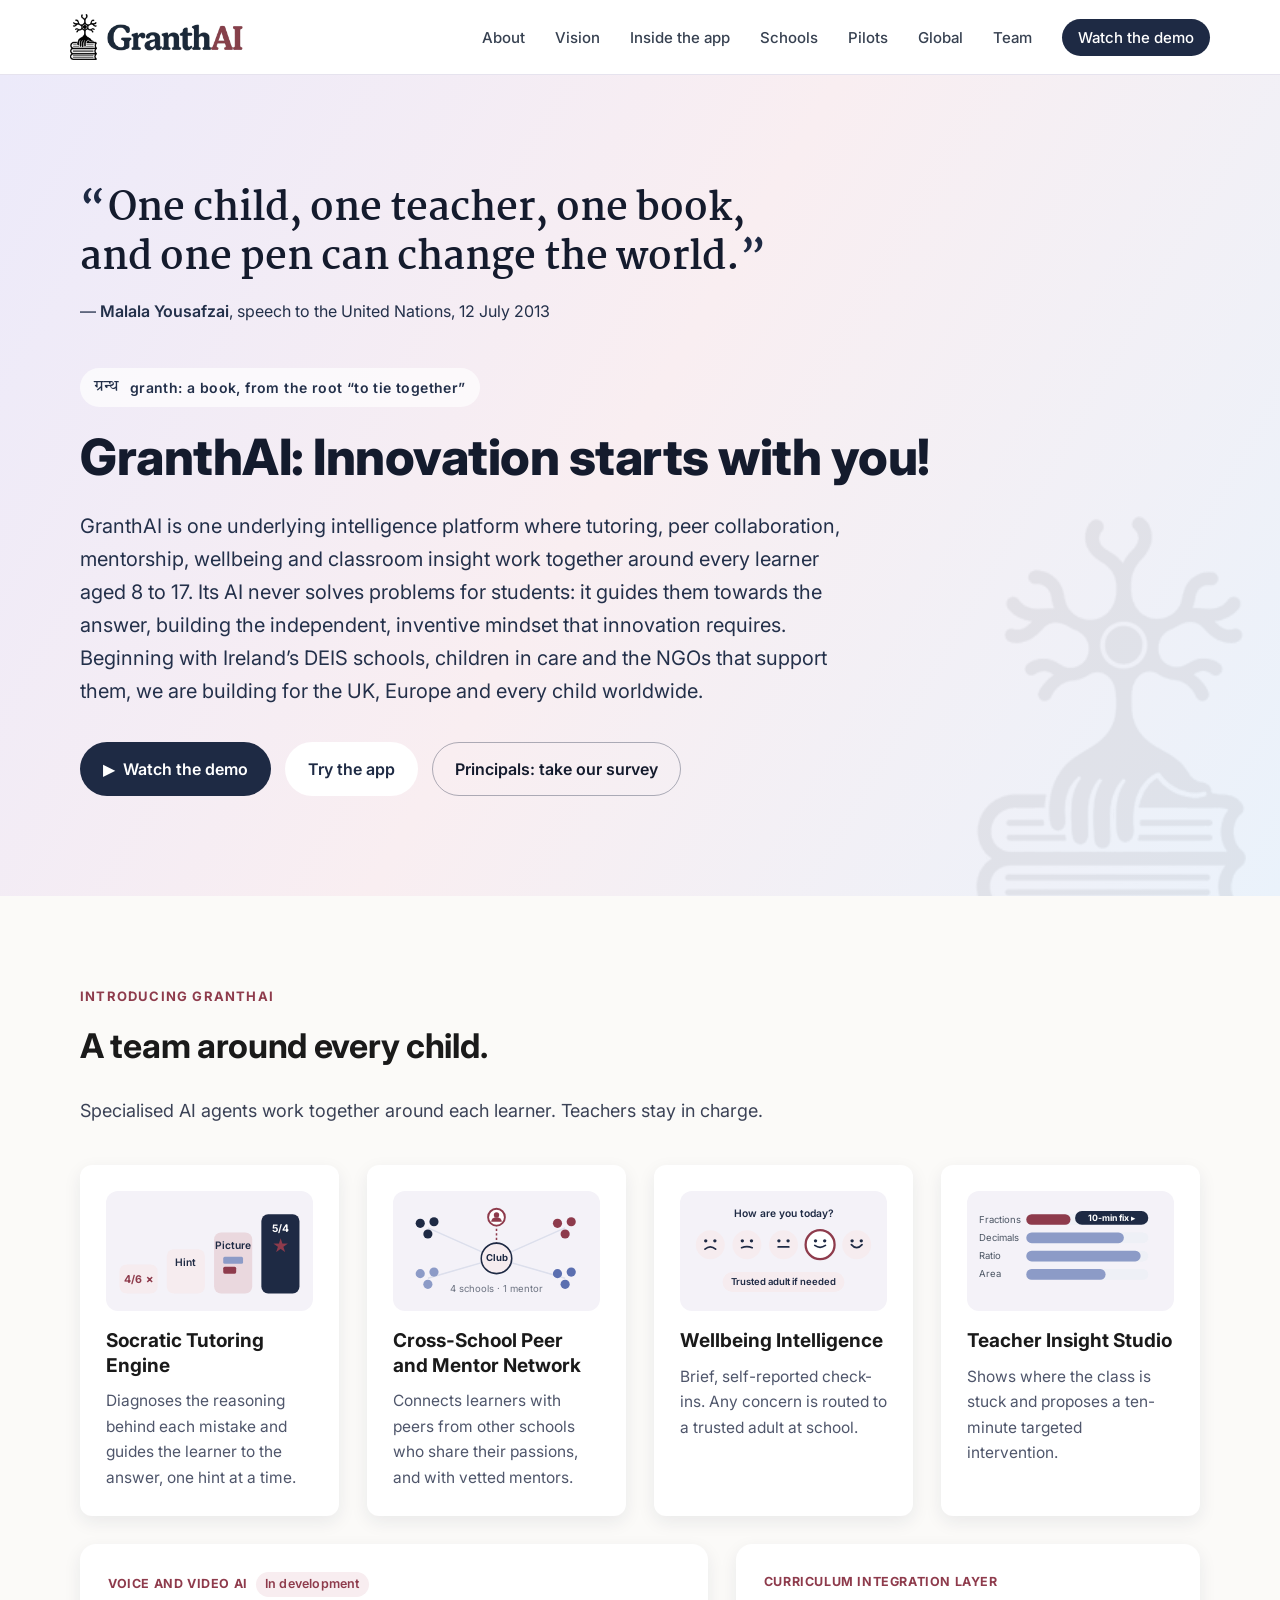
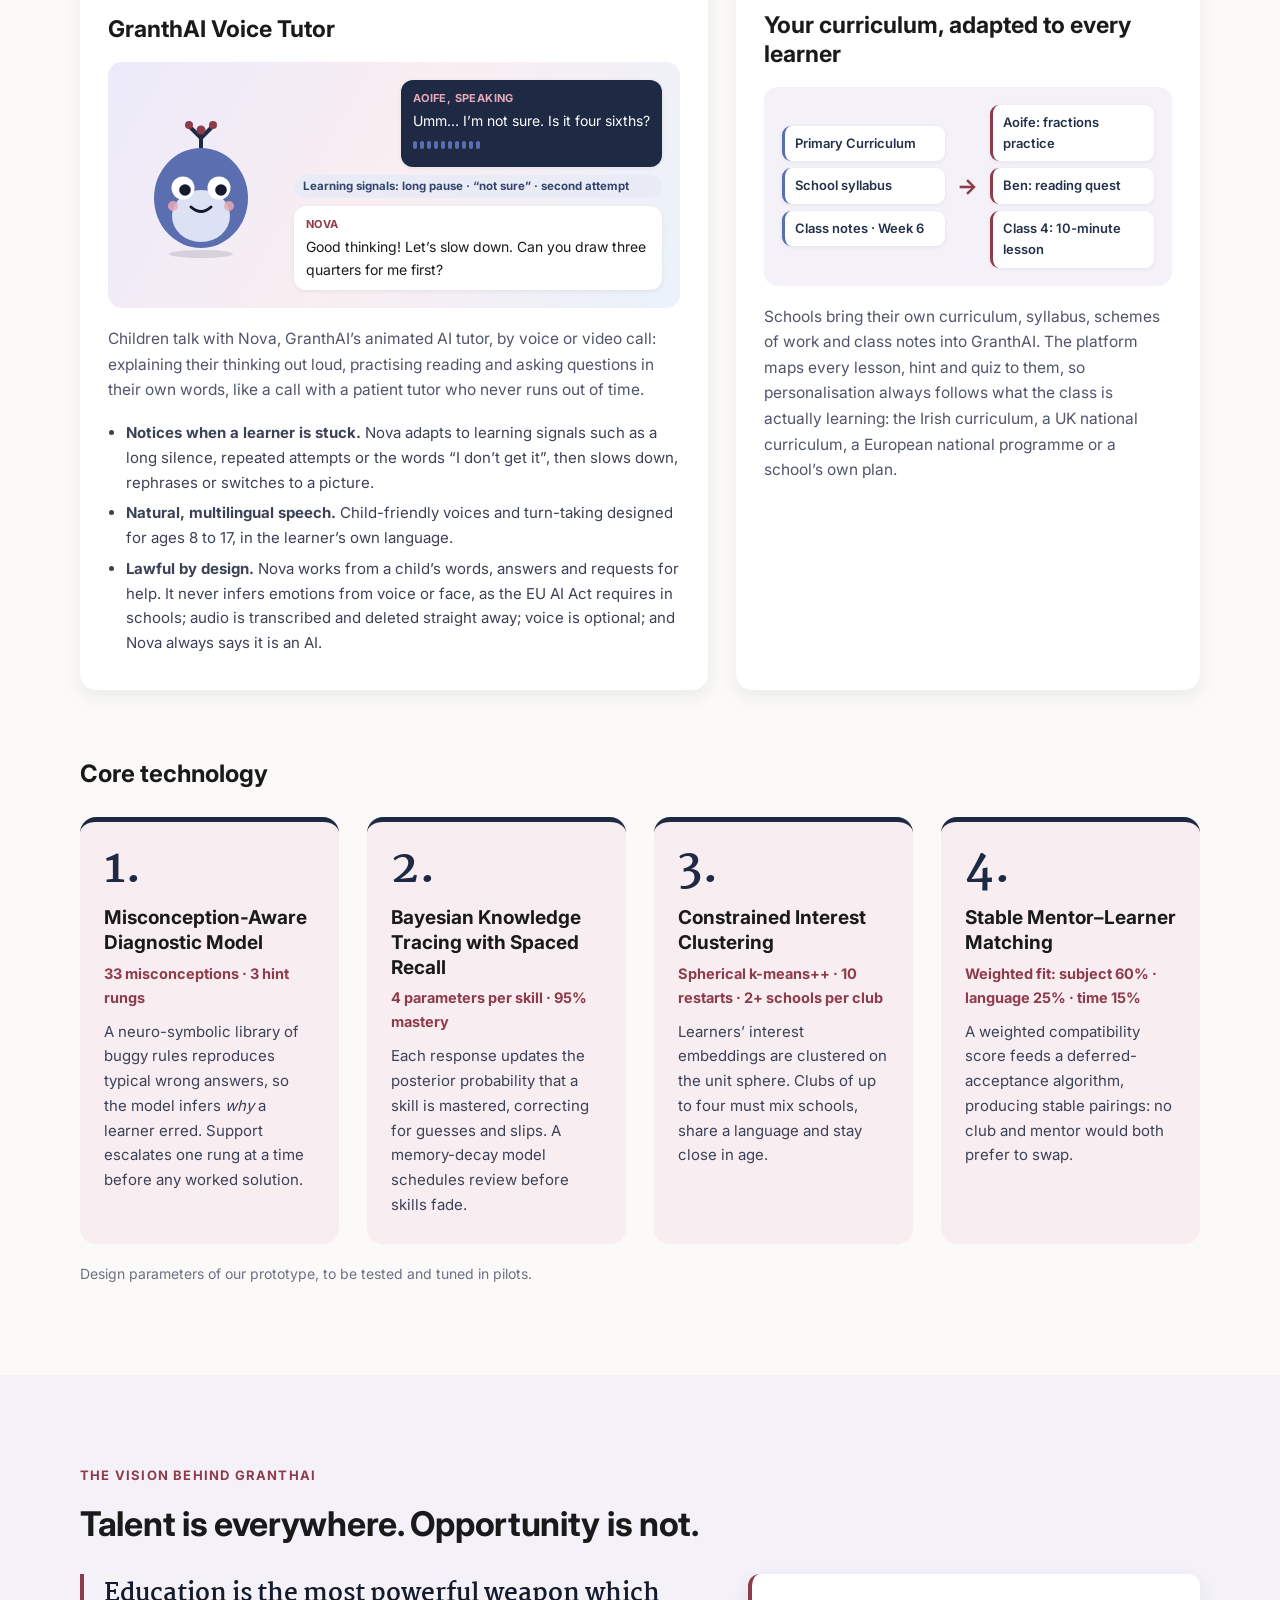
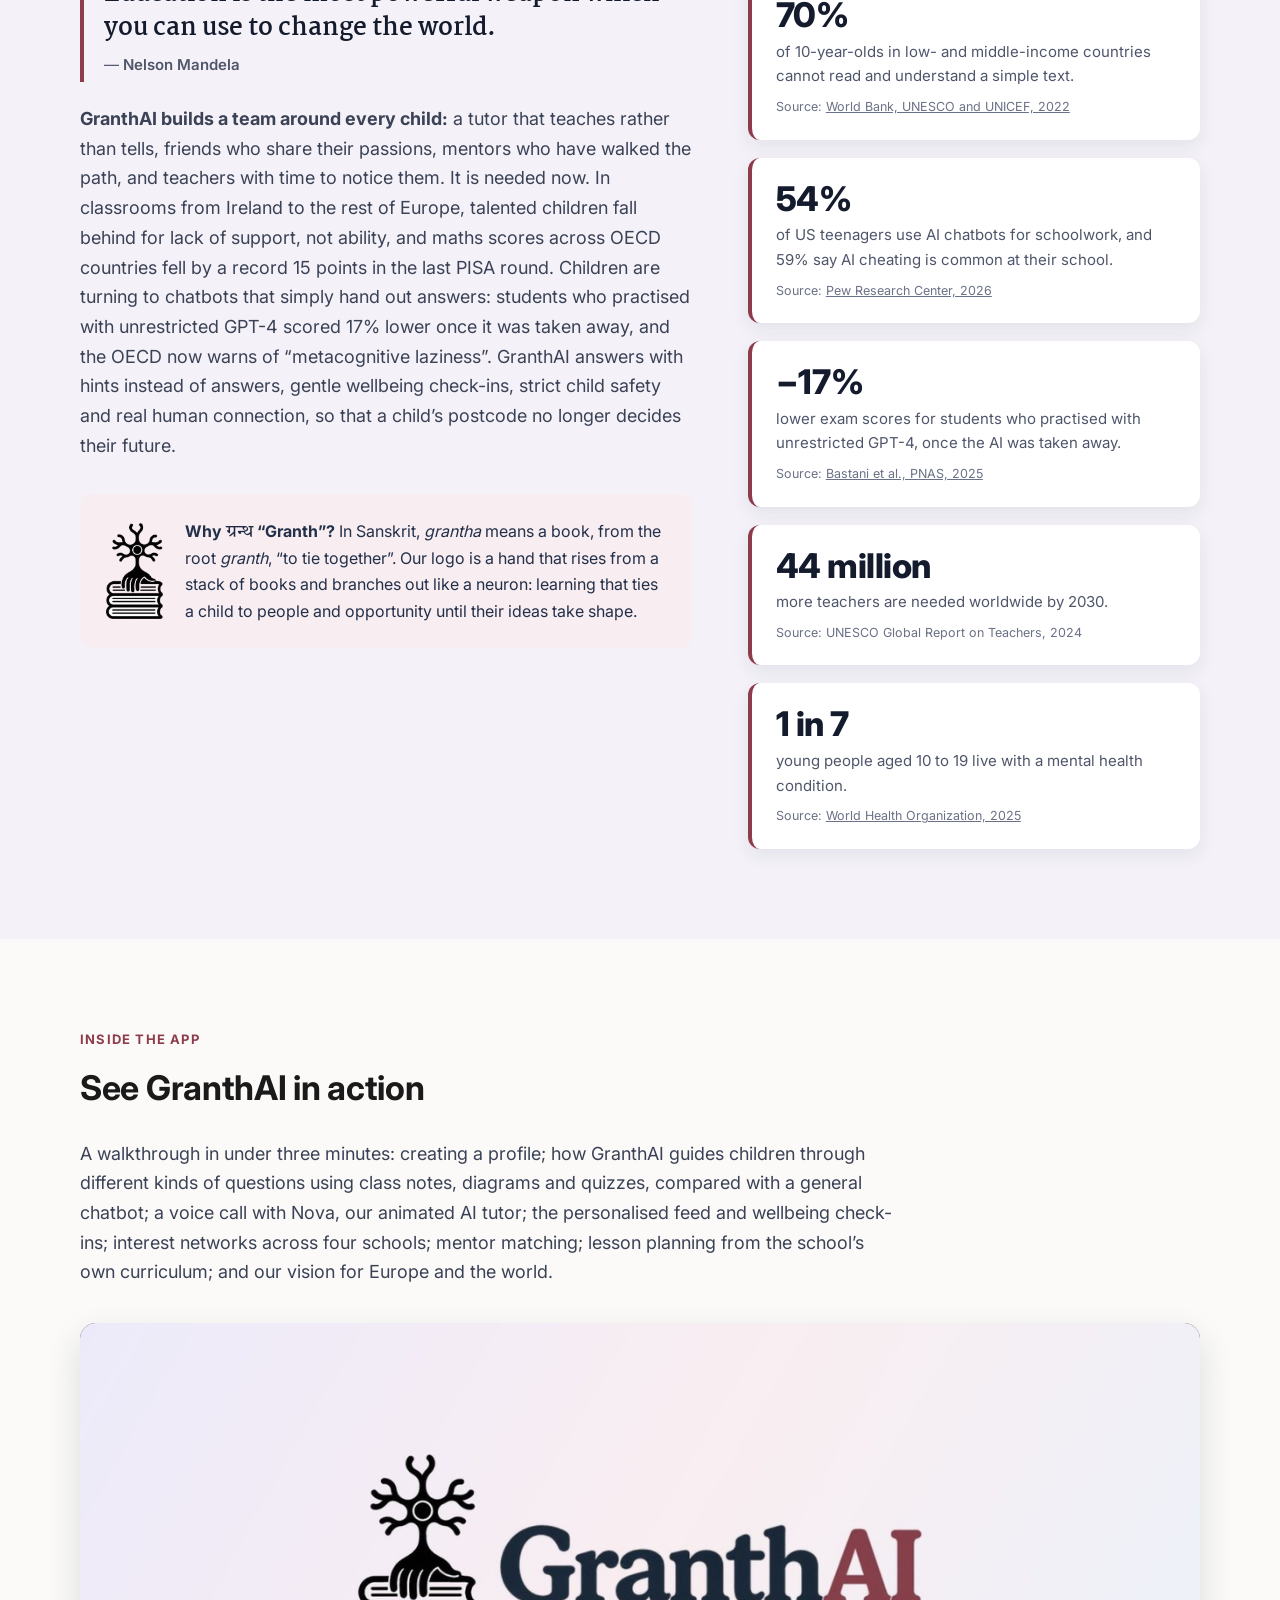
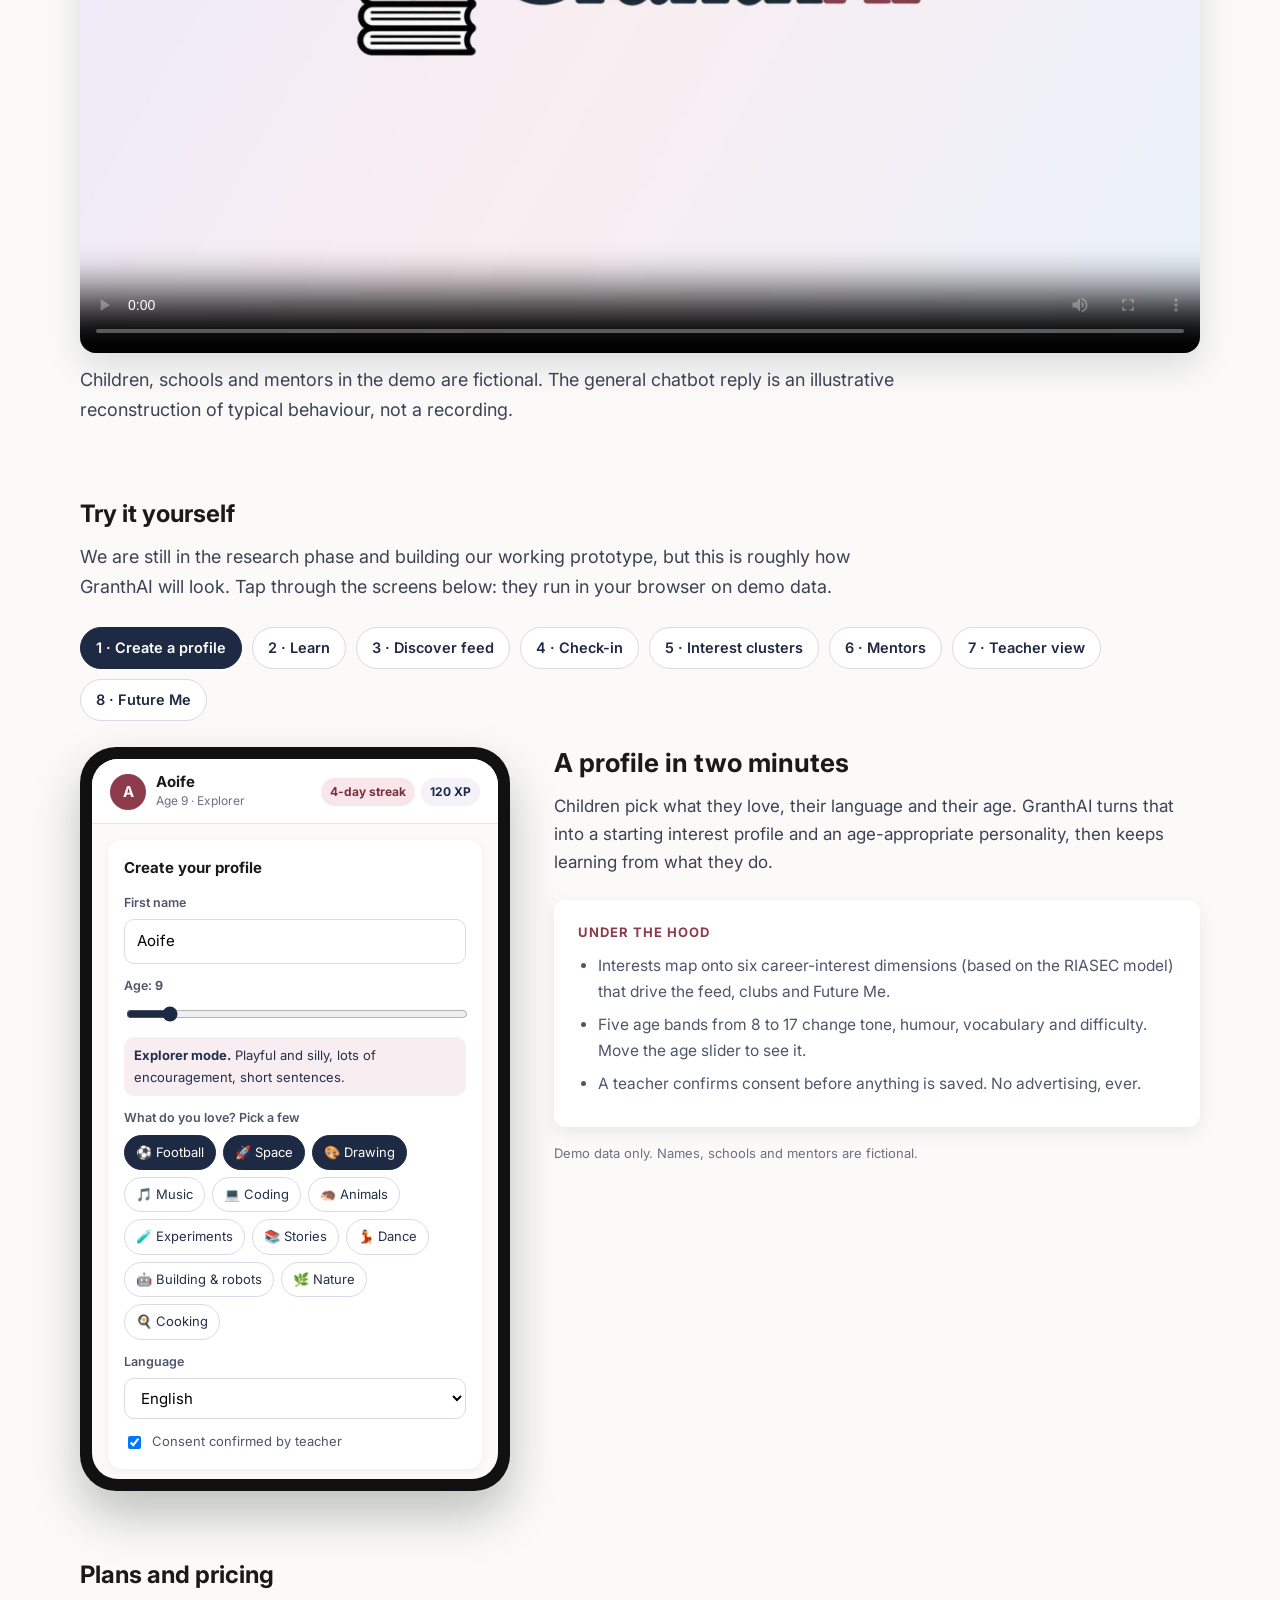
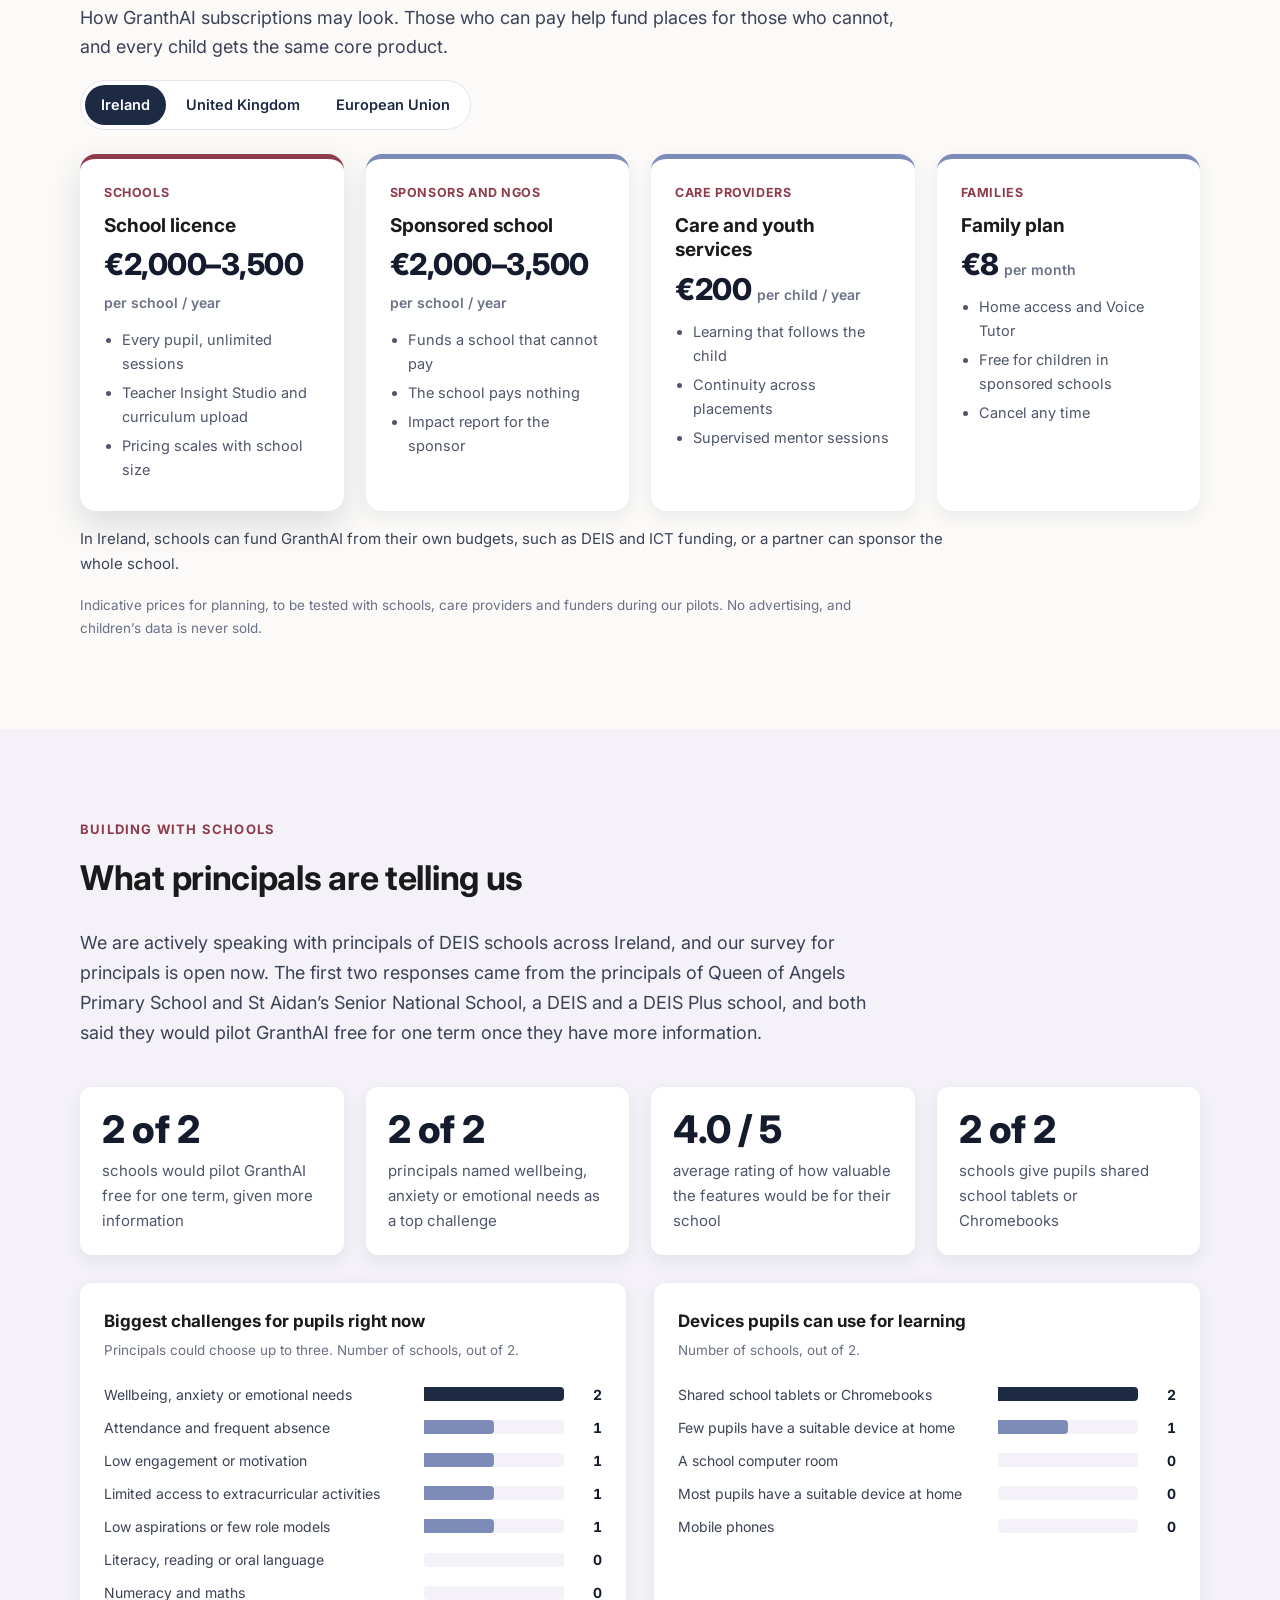
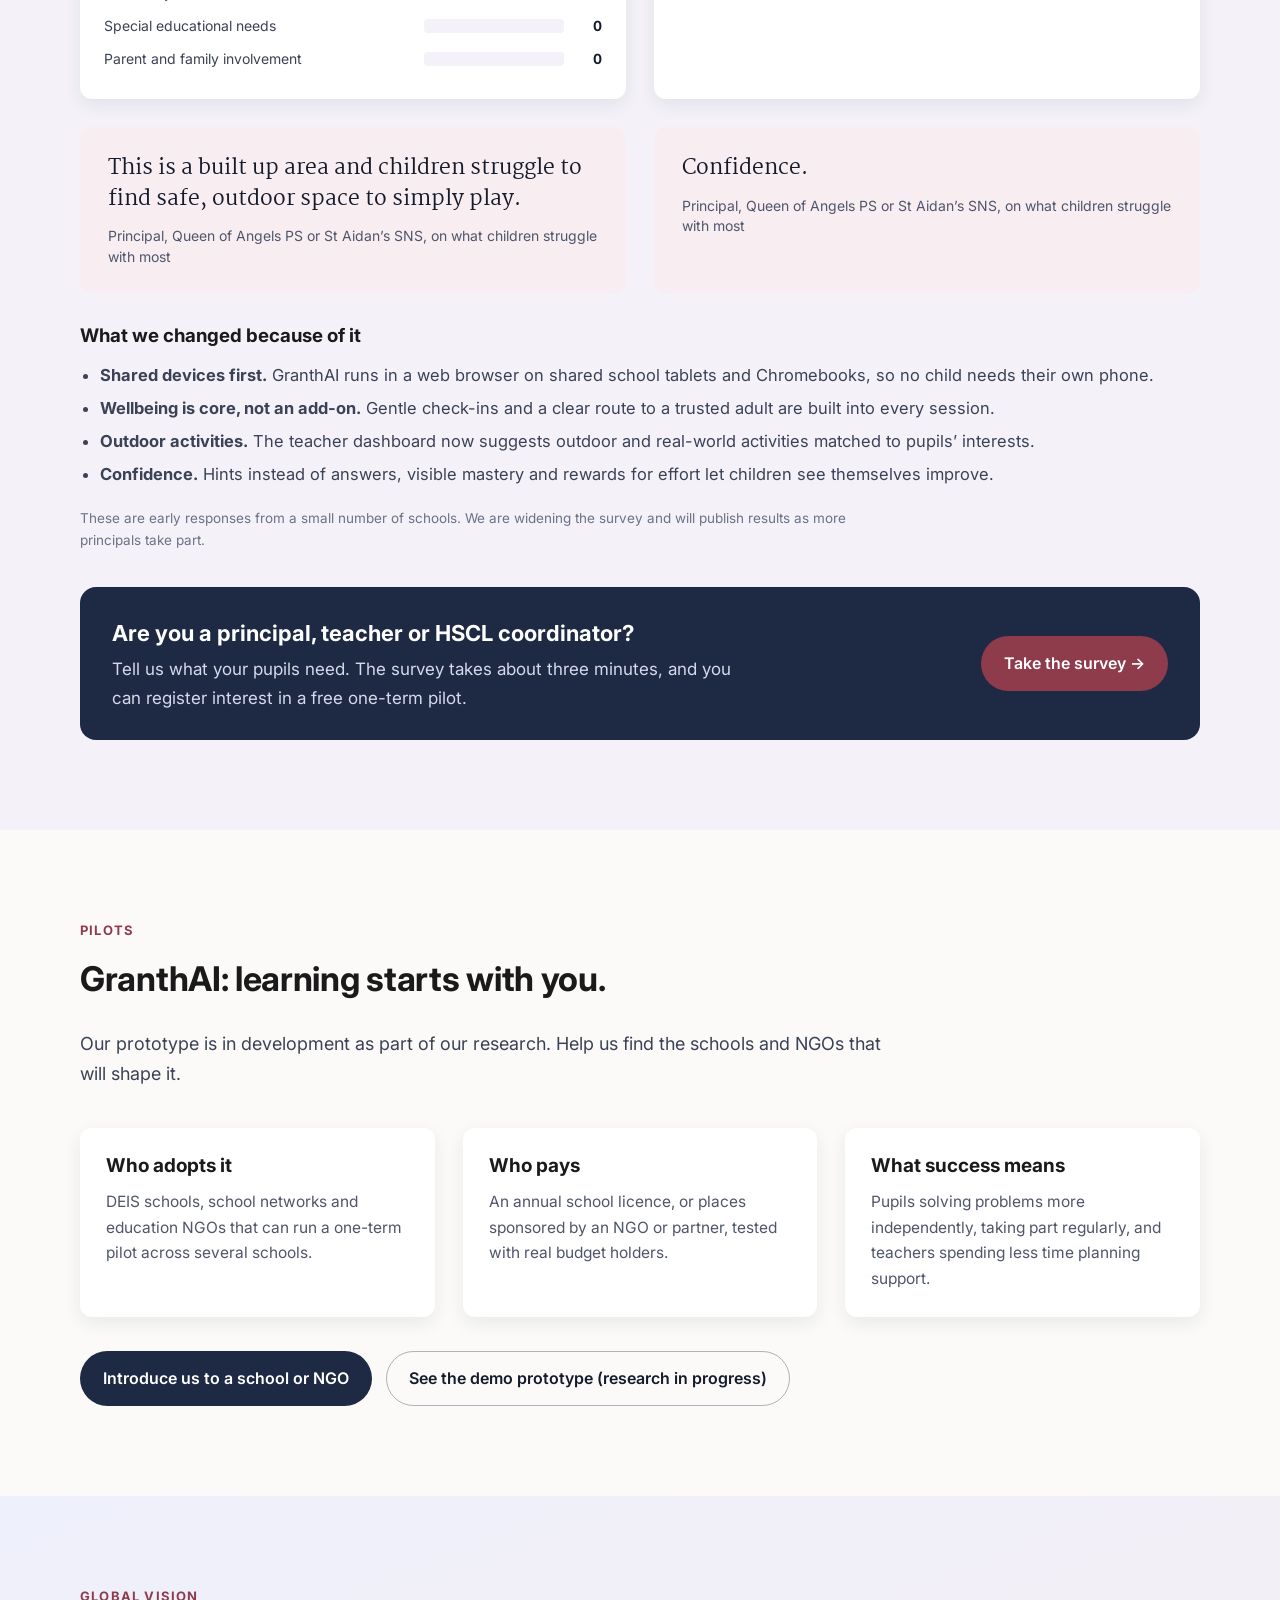
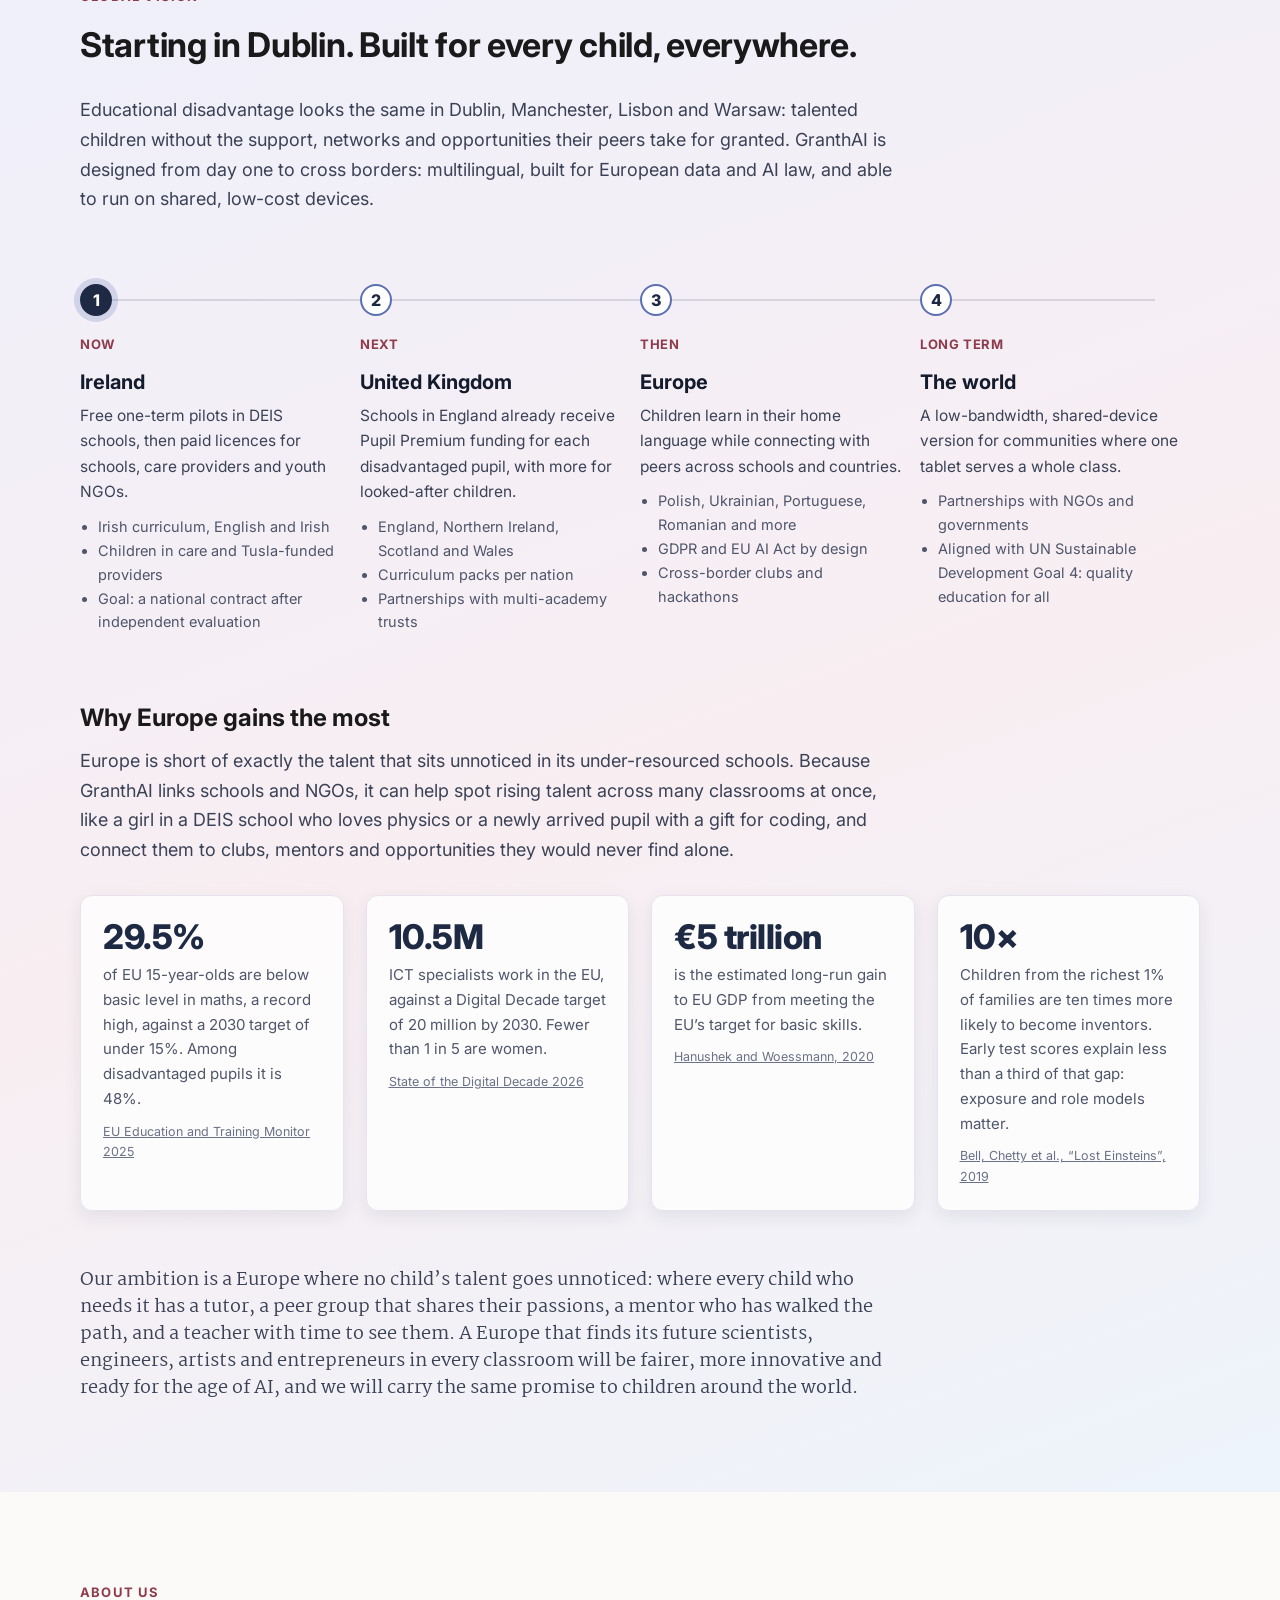
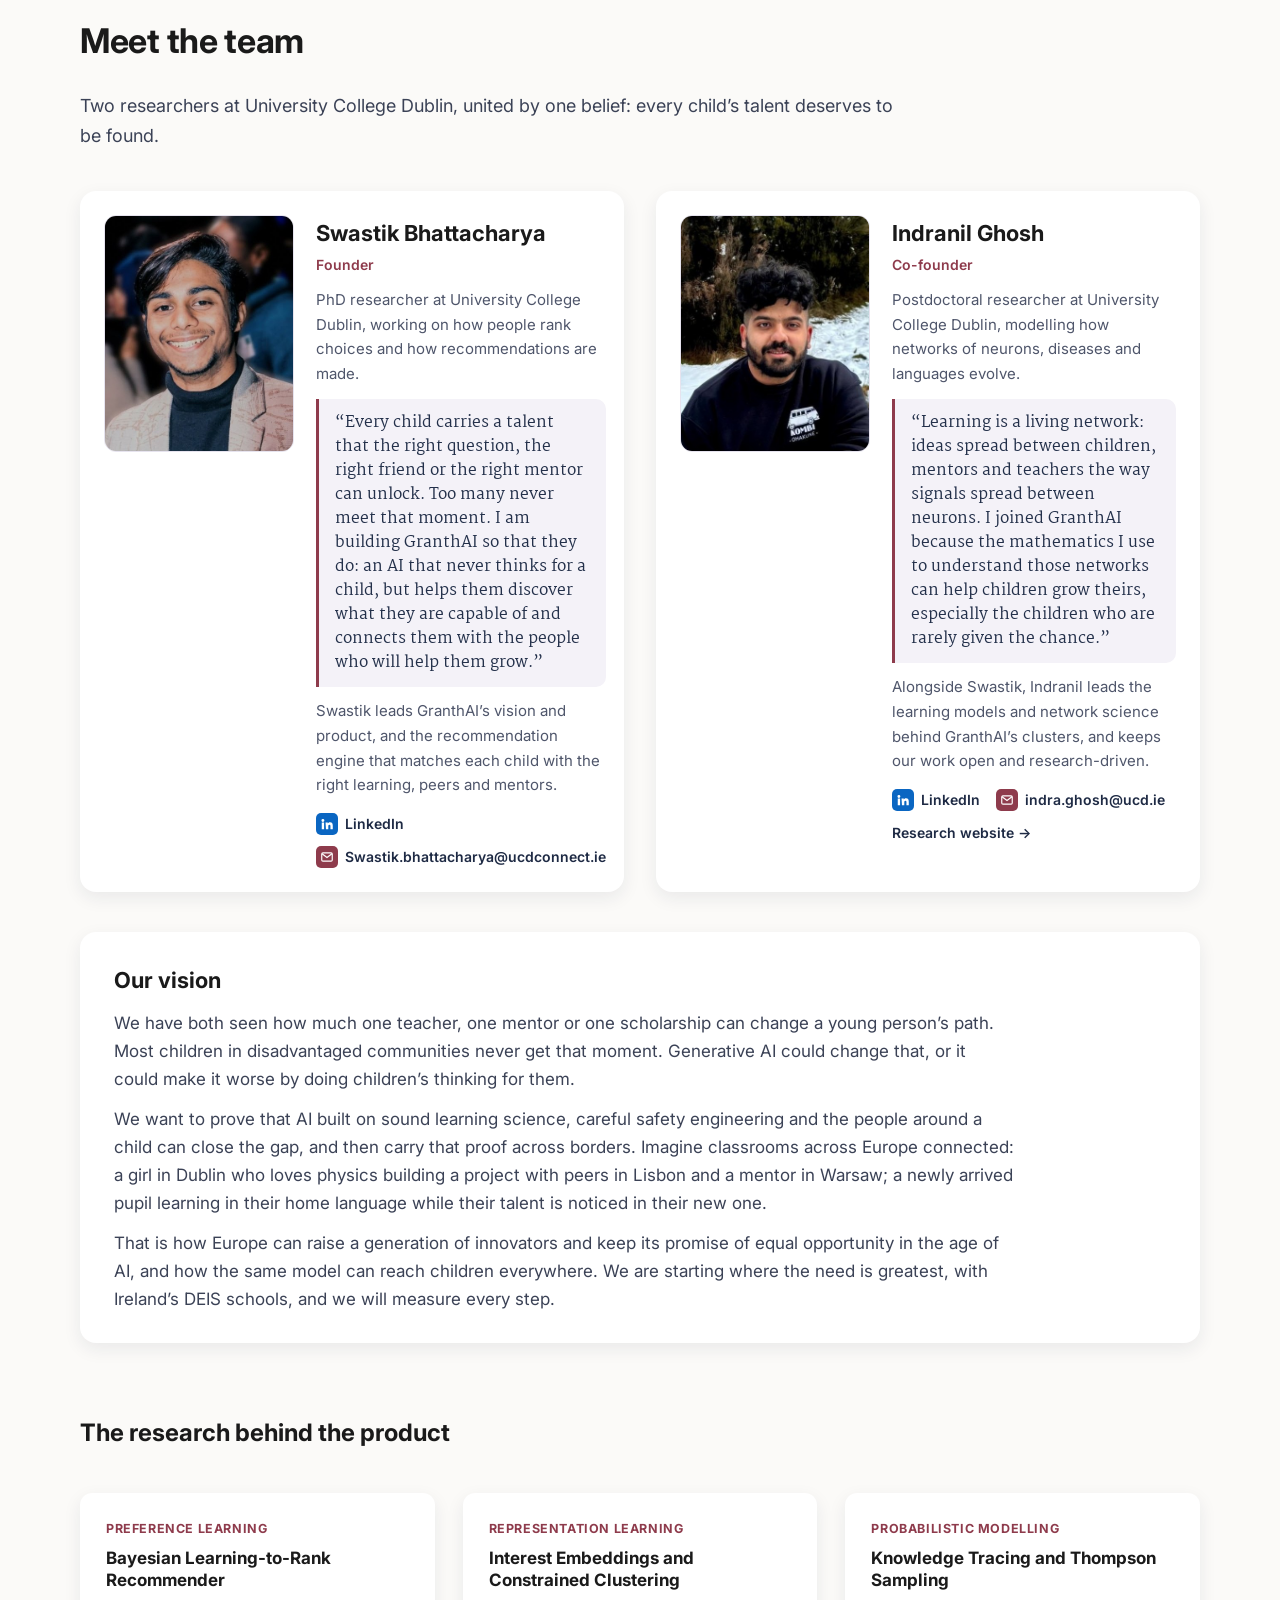
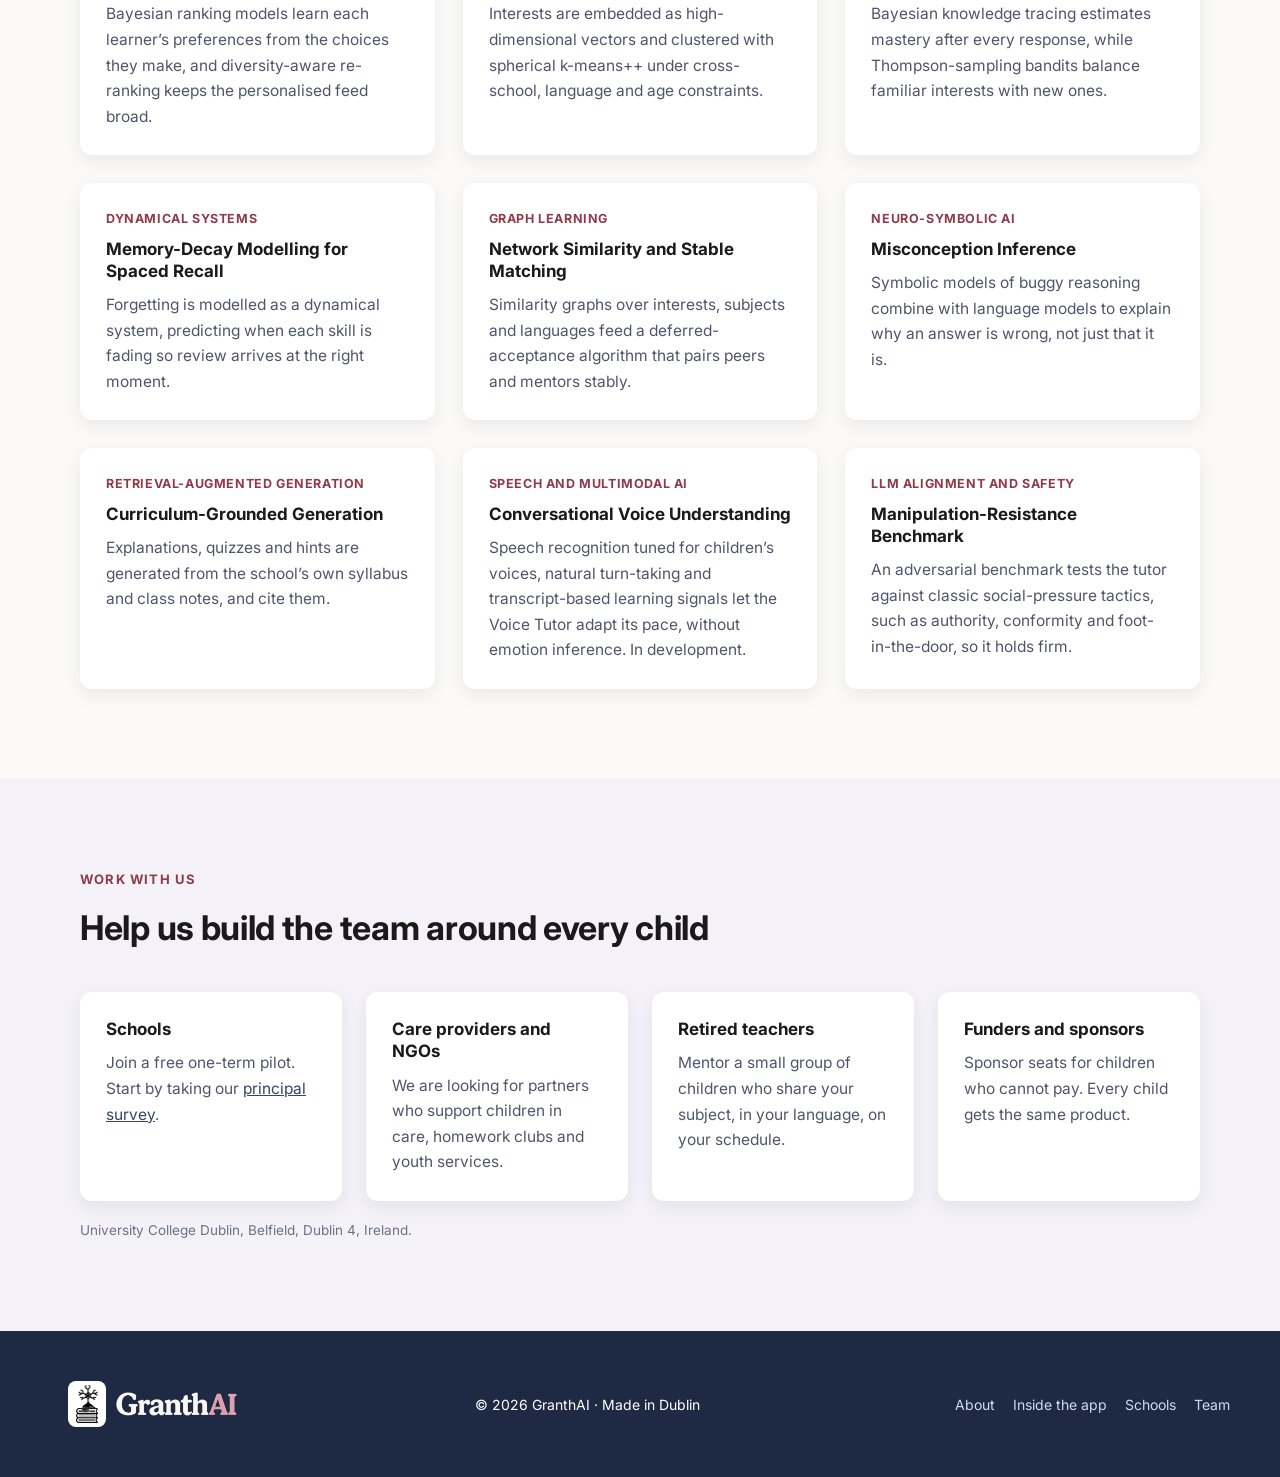
==== commit 1f5cc315: "Website v4: new logo and lighter palette, formal capability names, Voice Tutor and curriculum layer," ====
--- a/site/index.html
+++ b/site/index.html
@@ -3,16 +3,16 @@
 <head>
 <meta charset="UTF-8">
 <meta name="viewport" content="width=device-width, initial-scale=1.0">
-<title>GranthAI · A team around every child</title>
-<meta name="description" content="GranthAI is an AI learning ecosystem for children aged 8 to 17: a tutor that teaches instead of answering, friends across schools who share their passions, retired-teacher mentors and tools that give teachers their time back. Built first for Ireland's DEIS schools.">
-<meta property="og:title" content="GranthAI · A team around every child">
+<title>GranthAI · Innovation starts with you</title>
+<meta name="description" content="GranthAI is one intelligence platform for learners aged 8 to 17: an AI that guides students to the answer instead of solving for them, connects them with peers and mentors across schools, adapts to each school's curriculum and gives teachers their time back. Starting in Ireland's DEIS schools.">
+<meta property="og:title" content="GranthAI · Innovation starts with you">
 <meta property="og:description" content="An AI learning ecosystem for disadvantaged children, starting in Ireland's DEIS schools.">
-<meta property="og:image" content="assets/og-image.jpg">
-<meta name="theme-color" content="#1f3a2e">
-<link rel="icon" href="favicon.png" type="image/png">
-<link rel="apple-touch-icon" href="apple-touch-icon.png">
+<meta property="og:image" content="assets/og-image-v4.jpg">
+<meta name="theme-color" content="#1E2A44">
+<link rel="icon" href="favicon.png?v=4" type="image/png">
+<link rel="apple-touch-icon" href="apple-touch-icon.png?v=4">
 <link rel="preload" href="fonts/Inter.woff" as="font" type="font/woff" crossorigin>
-<link rel="stylesheet" href="style.css">
+<link rel="stylesheet" href="style.css?v=4">
 </head>
 
 <body>
@@ -20,8 +20,8 @@
 
 <header class="navbar">
     <a class="logo" href="#top" aria-label="GranthAI home">
-        <img class="mark" src="assets/logo-mark.png" alt="" width="26" height="46">
-        <img class="word" src="assets/wordmark.png?v=2" alt="GranthAI" height="27">
+        <img class="mark" src="assets/logo-mark.png?v=4" alt="" width="27" height="46">
+        <img class="word" src="assets/wordmark.png?v=4" alt="GranthAI" height="27">
     </a>
     <button class="menu-btn" aria-expanded="false" aria-controls="site-nav">Menu</button>
     <nav id="site-nav">
@@ -47,15 +47,16 @@
         </blockquote>
 
         <span class="eyebrow"><span class="deva" lang="sa">ग्रन्थ</span> granth: a book, from the root &ldquo;to tie together&rdquo;</span>
-        <h1>GranthAI ties learning, people and opportunity together around every child.</h1>
+        <h1>GranthAI: Innovation starts with you!</h1>
         <p class="lede">
-            An AI learning ecosystem for children aged 8 to 17 across Ireland, the UK and Europe: a tutor that
-            teaches instead of handing out answers, friends from other schools who share their passions,
-            retired-teacher mentors, and tools that give teachers their time back. We start where the need is
-            greatest, in Ireland&rsquo;s DEIS schools, with children in care and the NGOs that support them.
+            GranthAI is one underlying intelligence platform where tutoring, peer collaboration, mentorship,
+            wellbeing and classroom insight work together around every learner aged 8 to 17. Its AI never solves
+            problems for students: it guides them towards the answer, building the independent, inventive mindset
+            that innovation requires. Beginning with Ireland&rsquo;s DEIS schools, children in care and the NGOs
+            that support them, we are building for the UK, Europe and every child worldwide.
         </p>
         <div class="actions">
-            <a class="btn btn-dark" href="#demo">&#9654;&nbsp; Watch the 3-minute demo</a>
+            <a class="btn btn-dark" href="#demo">&#9654;&nbsp; Watch the demo</a>
             <a class="btn btn-light" href="#try">Try the app</a>
             <a class="btn btn-ghost" href="https://docs.google.com/forms/d/1s9jmpZXKGyCyB4R221n2dANkUEP-w9KRzGWRClTThqI/viewform" target="_blank" rel="noopener">Principals: take our survey</a>
         </div>
@@ -72,68 +73,113 @@
     <div class="grid four">
         <div class="card vis reveal">
             <div class="viz"><svg viewBox="0 0 240 120" role="img" aria-label="A wrong answer leads to a hint, then a picture, then the child solves it">
-<rect x="2" y="78" width="50" height="38" rx="9" fill="#F4EBD6"/><text x="27" y="102" text-anchor="middle" font-size="14" font-weight="700" fill="#c0782a">4/6 ✗</text>
-<rect x="64" y="58" width="50" height="58" rx="9" fill="#F4EBD6"/><text x="89" y="80" text-anchor="middle" font-size="13.5" font-weight="600" fill="#1f3a2e">Hint</text>
-<rect x="126" y="36" width="50" height="80" rx="9" fill="#E9DDBF"/><text x="151" y="58" text-anchor="middle" font-size="13.5" font-weight="600" fill="#1f3a2e">Picture</text>
-<rect x="138" y="68" width="26" height="9" rx="2" fill="#8FA79A"/><rect x="138" y="81" width="17" height="9" rx="2" fill="#c0782a"/>
-<rect x="188" y="12" width="50" height="104" rx="9" fill="#1f3a2e"/><text x="213" y="36" text-anchor="middle" font-size="13.5" font-weight="700" fill="#fff">5/4</text><text x="213" y="62" text-anchor="middle" font-size="22" fill="#c0782a">★</text>
+<rect x="2" y="78" width="50" height="38" rx="9" fill="#F6ECEF"/><text x="27" y="102" text-anchor="middle" font-size="14" font-weight="700" fill="#8E3B4C">4/6 ✗</text>
+<rect x="64" y="58" width="50" height="58" rx="9" fill="#F6ECEF"/><text x="89" y="80" text-anchor="middle" font-size="13.5" font-weight="600" fill="#1E2A44">Hint</text>
+<rect x="126" y="36" width="50" height="80" rx="9" fill="#EAD8DE"/><text x="151" y="58" text-anchor="middle" font-size="13.5" font-weight="600" fill="#1E2A44">Picture</text>
+<rect x="138" y="68" width="26" height="9" rx="2" fill="#8C9BC7"/><rect x="138" y="81" width="17" height="9" rx="2" fill="#8E3B4C"/>
+<rect x="188" y="12" width="50" height="104" rx="9" fill="#1E2A44"/><text x="213" y="36" text-anchor="middle" font-size="13.5" font-weight="700" fill="#fff">5/4</text><text x="213" y="62" text-anchor="middle" font-size="22" fill="#8E3B4C">★</text>
 </svg></div>
-            <h3>Teaches, not tells</h3>
-            <p>Finds why a child went wrong, then guides them one hint at a time.</p>
+            <h3>Socratic Tutoring Engine</h3>
+            <p>Diagnoses the reasoning behind each mistake and guides the learner to the answer, one hint at a time.</p>
         </div>
         <div class="card vis reveal">
             <div class="viz"><svg viewBox="0 0 240 120" role="img" aria-label="Children from four schools join one club, guided by a mentor">
-<line x1="30" y1="30" x2="120" y2="70" stroke="#d6ddd8" stroke-width="2"/><line x1="30" y1="96" x2="120" y2="70" stroke="#d6ddd8" stroke-width="2"/><line x1="210" y1="30" x2="120" y2="70" stroke="#d6ddd8" stroke-width="2"/><line x1="210" y1="96" x2="120" y2="70" stroke="#d6ddd8" stroke-width="2"/><line x1="120" y1="70" x2="120" y2="22" stroke="#c0782a" stroke-width="2" stroke-dasharray="3 3"/>
-<circle cx="20" cy="24" r="6" fill="#1f3a2e"/><circle cx="38" cy="22" r="6" fill="#1f3a2e"/><circle cx="30" cy="38" r="6" fill="#1f3a2e"/><circle cx="20" cy="90" r="6" fill="#8FA79A"/><circle cx="38" cy="88" r="6" fill="#8FA79A"/><circle cx="30" cy="104" r="6" fill="#8FA79A"/><circle cx="200" cy="24" r="6" fill="#c0782a"/><circle cx="218" cy="22" r="6" fill="#c0782a"/><circle cx="210" cy="38" r="6" fill="#c0782a"/><circle cx="200" cy="90" r="6" fill="#9c8a5a"/><circle cx="218" cy="88" r="6" fill="#9c8a5a"/><circle cx="210" cy="104" r="6" fill="#9c8a5a"/><circle cx="120" cy="70" r="20" fill="#F4EBD6" stroke="#1f3a2e" stroke-width="2"/><text x="120" y="74" text-anchor="middle" font-size="12.5" font-weight="700" fill="#1f3a2e">Club</text>
-<circle cx="120" cy="16" r="11" fill="#fff" stroke="#c0782a" stroke-width="2.5"/><circle cx="120" cy="13" r="3.5" fill="#c0782a"/><path d="M113 22a7 6 0 0 1 14 0" fill="#c0782a"/>
+<line x1="30" y1="30" x2="120" y2="70" stroke="#DCDFEC" stroke-width="2"/><line x1="30" y1="96" x2="120" y2="70" stroke="#DCDFEC" stroke-width="2"/><line x1="210" y1="30" x2="120" y2="70" stroke="#DCDFEC" stroke-width="2"/><line x1="210" y1="96" x2="120" y2="70" stroke="#DCDFEC" stroke-width="2"/><line x1="120" y1="70" x2="120" y2="22" stroke="#8E3B4C" stroke-width="2" stroke-dasharray="3 3"/>
+<circle cx="20" cy="24" r="6" fill="#1E2A44"/><circle cx="38" cy="22" r="6" fill="#1E2A44"/><circle cx="30" cy="38" r="6" fill="#1E2A44"/><circle cx="20" cy="90" r="6" fill="#8C9BC7"/><circle cx="38" cy="88" r="6" fill="#8C9BC7"/><circle cx="30" cy="104" r="6" fill="#8C9BC7"/><circle cx="200" cy="24" r="6" fill="#8E3B4C"/><circle cx="218" cy="22" r="6" fill="#8E3B4C"/><circle cx="210" cy="38" r="6" fill="#8E3B4C"/><circle cx="200" cy="90" r="6" fill="#5B6FB0"/><circle cx="218" cy="88" r="6" fill="#5B6FB0"/><circle cx="210" cy="104" r="6" fill="#5B6FB0"/><circle cx="120" cy="70" r="20" fill="#F6ECEF" stroke="#1E2A44" stroke-width="2"/><text x="120" y="74" text-anchor="middle" font-size="12.5" font-weight="700" fill="#1E2A44">Club</text>
+<circle cx="120" cy="16" r="11" fill="#fff" stroke="#8E3B4C" stroke-width="2.5"/><circle cx="120" cy="13" r="3.5" fill="#8E3B4C"/><path d="M113 22a7 6 0 0 1 14 0" fill="#8E3B4C"/>
 <text x="120" y="114" text-anchor="middle" font-size="12.5" fill="#6b7280">4 schools · 1 mentor</text>
 </svg></div>
-            <h3>Friends and mentors</h3>
-            <p>Clubs of children from different schools, guided by a retired teacher.</p>
+            <h3>Cross-School Peer and Mentor Network</h3>
+            <p>Connects learners with peers from other schools who share their passions, and with vetted mentors.</p>
         </div>
         <div class="card vis reveal">
             <div class="viz"><svg viewBox="0 0 240 120" role="img" aria-label="A five-face mood scale with one face chosen">
-<text x="120" y="16" text-anchor="middle" font-size="13.5" font-weight="600" fill="#1f3a2e">How are you today?</text>
-<g transform="translate(24 52)"><circle r="19" fill="#F4EBD6" stroke="#c0782a" stroke-width="0"/><circle cx="-6" cy="-5" r="2.2" fill="#1f3a2e"/><circle cx="6" cy="-5" r="2.2" fill="#1f3a2e"/><path d="M-7 6q7 -6 14 0" stroke="#1f3a2e" stroke-width="2.2" fill="none" stroke-linecap="round"/></g><g transform="translate(72 52)"><circle r="19" fill="#F4EBD6" stroke="#c0782a" stroke-width="0"/><circle cx="-6" cy="-5" r="2.2" fill="#1f3a2e"/><circle cx="6" cy="-5" r="2.2" fill="#1f3a2e"/><path d="M-7 4q7 -3 14 0" stroke="#1f3a2e" stroke-width="2.2" fill="none" stroke-linecap="round"/></g><g transform="translate(120 52)"><circle r="19" fill="#F4EBD6" stroke="#c0782a" stroke-width="0"/><circle cx="-6" cy="-5" r="2.2" fill="#1f3a2e"/><circle cx="6" cy="-5" r="2.2" fill="#1f3a2e"/><path d="M-7 3h14" stroke="#1f3a2e" stroke-width="2.2" fill="none" stroke-linecap="round"/></g><g transform="translate(168 52)"><circle r="19" fill="#fff" stroke="#c0782a" stroke-width="3"/><circle cx="-6" cy="-5" r="2.2" fill="#1f3a2e"/><circle cx="6" cy="-5" r="2.2" fill="#1f3a2e"/><path d="M-7 1q7 5 14 0" stroke="#1f3a2e" stroke-width="2.2" fill="none" stroke-linecap="round"/></g><g transform="translate(216 52)"><circle r="19" fill="#F4EBD6" stroke="#c0782a" stroke-width="0"/><circle cx="-6" cy="-5" r="2.2" fill="#1f3a2e"/><circle cx="6" cy="-5" r="2.2" fill="#1f3a2e"/><path d="M-7 0q7 8 14 0" stroke="#1f3a2e" stroke-width="2.2" fill="none" stroke-linecap="round"/></g>
-<rect x="40" y="88" width="160" height="26" rx="13" fill="#F4EBD6"/><text x="120" y="105" text-anchor="middle" font-size="12.5" font-weight="600" fill="#1f3a2e">Trusted adult if needed</text>
+<text x="120" y="16" text-anchor="middle" font-size="13.5" font-weight="600" fill="#1E2A44">How are you today?</text>
+<g transform="translate(24 52)"><circle r="19" fill="#F6ECEF" stroke="#8E3B4C" stroke-width="0"/><circle cx="-6" cy="-5" r="2.2" fill="#1E2A44"/><circle cx="6" cy="-5" r="2.2" fill="#1E2A44"/><path d="M-7 6q7 -6 14 0" stroke="#1E2A44" stroke-width="2.2" fill="none" stroke-linecap="round"/></g><g transform="translate(72 52)"><circle r="19" fill="#F6ECEF" stroke="#8E3B4C" stroke-width="0"/><circle cx="-6" cy="-5" r="2.2" fill="#1E2A44"/><circle cx="6" cy="-5" r="2.2" fill="#1E2A44"/><path d="M-7 4q7 -3 14 0" stroke="#1E2A44" stroke-width="2.2" fill="none" stroke-linecap="round"/></g><g transform="translate(120 52)"><circle r="19" fill="#F6ECEF" stroke="#8E3B4C" stroke-width="0"/><circle cx="-6" cy="-5" r="2.2" fill="#1E2A44"/><circle cx="6" cy="-5" r="2.2" fill="#1E2A44"/><path d="M-7 3h14" stroke="#1E2A44" stroke-width="2.2" fill="none" stroke-linecap="round"/></g><g transform="translate(168 52)"><circle r="19" fill="#fff" stroke="#8E3B4C" stroke-width="3"/><circle cx="-6" cy="-5" r="2.2" fill="#1E2A44"/><circle cx="6" cy="-5" r="2.2" fill="#1E2A44"/><path d="M-7 1q7 5 14 0" stroke="#1E2A44" stroke-width="2.2" fill="none" stroke-linecap="round"/></g><g transform="translate(216 52)"><circle r="19" fill="#F6ECEF" stroke="#8E3B4C" stroke-width="0"/><circle cx="-6" cy="-5" r="2.2" fill="#1E2A44"/><circle cx="6" cy="-5" r="2.2" fill="#1E2A44"/><path d="M-7 0q7 8 14 0" stroke="#1E2A44" stroke-width="2.2" fill="none" stroke-linecap="round"/></g>
+<rect x="40" y="88" width="160" height="26" rx="13" fill="#F6ECEF"/><text x="120" y="105" text-anchor="middle" font-size="12.5" font-weight="600" fill="#1E2A44">Trusted adult if needed</text>
 </svg></div>
-            <h3>Wellbeing check-ins</h3>
-            <p>A gentle daily check-in. Any worry goes to a trusted adult.</p>
+            <h3>Wellbeing Intelligence</h3>
+            <p>Brief, self-reported check-ins. Any concern is routed to a trusted adult at school.</p>
         </div>
         <div class="card vis reveal">
             <div class="viz"><svg viewBox="0 0 240 120" role="img" aria-label="Class mastery bars with fractions flagged as a spreading misconception">
-<text x="0" y="23" font-size="12.5" fill="#4b5563">Fractions</text><rect x="62" y="12" width="160" height="14" rx="7" fill="#eef1ef"/><rect x="62" y="12" width="58" height="14" rx="7" fill="#c0782a"/><text x="0" y="47" font-size="12.5" fill="#4b5563">Decimals</text><rect x="62" y="36" width="160" height="14" rx="7" fill="#eef1ef"/><rect x="62" y="36" width="128" height="14" rx="7" fill="#8FA79A"/><text x="0" y="71" font-size="12.5" fill="#4b5563">Ratio</text><rect x="62" y="60" width="160" height="14" rx="7" fill="#eef1ef"/><rect x="62" y="60" width="150" height="14" rx="7" fill="#8FA79A"/><text x="0" y="95" font-size="12.5" fill="#4b5563">Area</text><rect x="62" y="84" width="160" height="14" rx="7" fill="#eef1ef"/><rect x="62" y="84" width="104" height="14" rx="7" fill="#8FA79A"/><rect x="126" y="8" width="96" height="18" rx="9" fill="#1f3a2e"/><text x="174" y="21" text-anchor="middle" font-size="11.5" font-weight="700" fill="#fff">10-min fix ▸</text>
+<text x="0" y="23" font-size="12.5" fill="#4b5563">Fractions</text><rect x="62" y="12" width="160" height="14" rx="7" fill="#EEF0F6"/><rect x="62" y="12" width="58" height="14" rx="7" fill="#8E3B4C"/><text x="0" y="47" font-size="12.5" fill="#4b5563">Decimals</text><rect x="62" y="36" width="160" height="14" rx="7" fill="#EEF0F6"/><rect x="62" y="36" width="128" height="14" rx="7" fill="#8C9BC7"/><text x="0" y="71" font-size="12.5" fill="#4b5563">Ratio</text><rect x="62" y="60" width="160" height="14" rx="7" fill="#EEF0F6"/><rect x="62" y="60" width="150" height="14" rx="7" fill="#8C9BC7"/><text x="0" y="95" font-size="12.5" fill="#4b5563">Area</text><rect x="62" y="84" width="160" height="14" rx="7" fill="#EEF0F6"/><rect x="62" y="84" width="104" height="14" rx="7" fill="#8C9BC7"/><rect x="126" y="8" width="96" height="18" rx="9" fill="#1E2A44"/><text x="174" y="21" text-anchor="middle" font-size="11.5" font-weight="700" fill="#fff">10-min fix ▸</text>
 </svg></div>
-            <h3>Time back for teachers</h3>
-            <p>See what the class is stuck on and plan a ten-minute fix.</p>
-        </div>
-    </div>
-
-    <h3 class="subhead algo-head">Under the hood: how the algorithms work</h3>
+            <h3>Teacher Insight Studio</h3>
+            <p>Shows where the class is stuck and proposes a ten-minute targeted intervention.</p>
+        </div>
+    </div>
+
+    <div class="flagship">
+        <article class="flag-card reveal" id="voice">
+            <span class="tagline">Voice and video AI <em>In development</em></span>
+            <h3>GranthAI Voice Tutor</h3>
+            <div class="voice-demo">
+                <svg class="nova nova-anim" viewBox="0 0 150 150" role="img" aria-label="Nova, GranthAI's original animated AI tutor: a friendly round character with neuron-like sprouts on its head">
+<ellipse cx="75" cy="144" rx="32" ry="4" fill="rgba(30,42,68,0.14)"/>
+<g class="float">
+<path d="M75 40 V22 M75 28 L63 16 M75 28 L87 16" stroke="#1E2A44" stroke-width="4" stroke-linecap="round" fill="none"/>
+<circle cx="63" cy="15" r="4" fill="#8E3B4C"/><circle cx="87" cy="15" r="4" fill="#8E3B4C"/><circle cx="75" cy="20" r="4.5" fill="#8E3B4C"/>
+<ellipse cx="75" cy="88" rx="47" ry="50" fill="#5B6FB0"/>
+<ellipse cx="75" cy="106" rx="29" ry="26" fill="#DCE1F3"/>
+<g class="blink"><circle cx="57" cy="78" r="11.5" fill="#fff"/><circle cx="93" cy="78" r="11.5" fill="#fff"/><circle cx="59" cy="80" r="5.8" fill="#141B2D"/><circle cx="95" cy="80" r="5.8" fill="#141B2D"/></g>
+<circle cx="47" cy="96" r="5" fill="#E8A8B6" opacity="0.85"/><circle cx="103" cy="96" r="5" fill="#E8A8B6" opacity="0.85"/>
+<path d="M65 97 Q75 106 85 97" stroke="#141B2D" stroke-width="3" stroke-linecap="round" fill="none"/>
+</g>
+</svg>
+                <div class="vchat">
+                    <div class="b kid"><small>Aoife, speaking</small>Umm&hellip; I&rsquo;m not sure. Is it four sixths?<div class="wave" aria-hidden="true"><i></i><i></i><i></i><i></i><i></i><i></i><i></i><i></i><i></i><i></i></div></div>
+                    <span class="signal">Learning signals: long pause &middot; &ldquo;not sure&rdquo; &middot; second attempt</span>
+                    <div class="b"><small>Nova</small>Good thinking! Let&rsquo;s slow down. Can you draw three quarters for me first?</div>
+                </div>
+            </div>
+            <p>Children talk with Nova, GranthAI&rsquo;s animated AI tutor, by voice or video call: explaining their thinking out loud,
+            practising reading and asking questions in their own words, like a call with a patient tutor who never runs out of time.</p>
+            <ul>
+                <li><b>Notices when a learner is stuck.</b> Nova adapts to learning signals such as a long silence, repeated attempts or the words &ldquo;I don&rsquo;t get it&rdquo;, then slows down, rephrases or switches to a picture.</li>
+                <li><b>Natural, multilingual speech.</b> Child-friendly voices and turn-taking designed for ages 8 to 17, in the learner&rsquo;s own language.</li>
+                <li><b>Lawful by design.</b> Nova works from a child&rsquo;s words, answers and requests for help. It never infers emotions from voice or face, as the EU AI Act requires in schools; audio is transcribed and deleted straight away; voice is optional; and Nova always says it is an AI.</li>
+            </ul>
+        </article>
+        <article class="flag-card reveal" id="curriculum">
+            <span class="tagline">Curriculum Integration Layer</span>
+            <h3>Your curriculum, adapted to every learner</h3>
+            <div class="curr-flow" aria-label="School materials flow into GranthAI and become personalised practice">
+                <div class="docs"><span class="doc">Primary Curriculum</span><span class="doc">School syllabus</span><span class="doc">Class notes &middot; Week 6</span></div>
+                <span class="arrow" aria-hidden="true">&rarr;</span>
+                <div class="out"><span class="doc">Aoife: fractions practice</span><span class="doc">Ben: reading quest</span><span class="doc">Class 4: 10-minute lesson</span></div>
+            </div>
+            <p>Schools bring their own curriculum, syllabus, schemes of work and class notes into GranthAI. The platform maps every lesson,
+            hint and quiz to them, so personalisation always follows what the class is actually learning: the Irish curriculum, a UK national
+            curriculum, a European national programme or a school&rsquo;s own plan.</p>
+        </article>
+    </div>
+
+    <h3 class="subhead algo-head">Core technology</h3>
     <div class="grid four algos">
         <div class="algo reveal">
             <span class="n">1.</span>
-            <h3>Misconception diagnosis</h3>
+            <h3>Misconception-Aware Diagnostic Model</h3>
             <p class="metric">33 misconceptions · 3 hint rungs</p>
-            <p>Rules that reproduce typical wrong answers tell GranthAI <i>why</i> a child went wrong. Help rises one rung at a time before any worked solution.</p>
+            <p>A neuro-symbolic library of buggy rules reproduces typical wrong answers, so the model infers <i>why</i> a learner erred. Support escalates one rung at a time before any worked solution.</p>
         </div>
         <div class="algo reveal">
             <span class="n">2.</span>
-            <h3>Bayesian knowledge tracing</h3>
+            <h3>Bayesian Knowledge Tracing with Spaced Recall</h3>
             <p class="metric">4 parameters per skill · 95% mastery</p>
-            <p>Each answer updates the chance a skill is learned, allowing for lucky guesses and slips. A memory model schedules review before skills fade.</p>
+            <p>Each response updates the posterior probability that a skill is mastered, correcting for guesses and slips. A memory-decay model schedules review before skills fade.</p>
         </div>
         <div class="algo reveal">
             <span class="n">3.</span>
-            <h3>Clusters across schools</h3>
-            <p class="metric">10 restarts · 2+ schools per club</p>
-            <p>Spherical k-means groups children by interest across schools. Clubs of up to four mix schools, share a language and stay close in age.</p>
+            <h3>Constrained Interest Clustering</h3>
+            <p class="metric">Spherical k-means++ · 10 restarts · 2+ schools per club</p>
+            <p>Learners&rsquo; interest embeddings are clustered on the unit sphere. Clubs of up to four must mix schools, share a language and stay close in age.</p>
         </div>
         <div class="algo reveal">
             <span class="n">4.</span>
-            <h3>Stable mentor matching</h3>
-            <p class="metric">Subject 60% · language 25% · time 15%</p>
-            <p>Clubs and vetted mentors are paired by deferred acceptance, so no club and mentor would both prefer to swap.</p>
+            <h3>Stable Mentor&ndash;Learner Matching</h3>
+            <p class="metric">Weighted fit: subject 60% · language 25% · time 15%</p>
+            <p>A weighted compatibility score feeds a deferred-acceptance algorithm, producing stable pairings: no club and mentor would both prefer to swap.</p>
         </div>
     </div>
     <p class="algo-note">Design parameters of our prototype, to be tested and tuned in pilots.</p>
@@ -163,11 +209,11 @@
                 decides their future.
             </p>
             <div class="name-card">
-                <img src="assets/logo-mark.png" alt="" width="54" height="96" style="flex:none">
+                <img src="assets/logo-mark.png?v=4" alt="" width="57" height="96" style="flex:none">
                 <p>
                     <b>Why <span class="deva" lang="sa">ग्रन्थ</span> &ldquo;Granth&rdquo;?</b> In Sanskrit, <i>grantha</i> means a book,
-                    from the root <i>granth</i>, &ldquo;to tie together&rdquo;. Our logo is a tree that takes root in a stack of books
-                    and branches out like a neuron: learning that ties a child to people and opportunity until their talent flowers.
+                    from the root <i>granth</i>, &ldquo;to tie together&rdquo;. Our logo is a hand that rises from a stack of books
+                    and branches out like a neuron: learning that ties a child to people and opportunity until their ideas take shape.
                 </p>
             </div>
         </div>
@@ -208,16 +254,16 @@
     <span class="kicker">Inside the app</span>
     <h2 id="demo">See GranthAI in action</h2>
     <p class="intro">
-        A three-minute walkthrough: creating a profile; how GranthAI helps with different kinds of questions using
-        class notes, diagrams, quizzes and books, compared with a general chatbot; the personalised feed and wellbeing
-        check-ins; interest networks across four schools; mentor matching; lesson planning for teachers; and our vision
-        for Europe and the world.
+        A walkthrough in under three minutes: creating a profile; how GranthAI guides children through different kinds of
+        questions using class notes, diagrams and quizzes, compared with a general chatbot; a voice call with Nova, our
+        animated AI tutor; the personalised feed and wellbeing check-ins; interest networks across four schools; mentor
+        matching; lesson planning from the school&rsquo;s own curriculum; and our vision for Europe and the world.
     </p>
     <div class="video-frame">
-        <video controls preload="metadata" poster="assets/demo-poster-v3.jpg" playsinline>
-            <source src="assets/granthai-demo-v3.mp4" type="video/mp4">
-            <track kind="captions" src="assets/granthai-demo.vtt" srclang="en" label="English" default>
-            Your browser cannot play this video. <a href="assets/granthai-demo-v3.mp4">Download the demo</a>.
+        <video controls preload="metadata" poster="assets/demo-poster-v4.jpg" playsinline>
+            <source src="assets/granthai-demo-v4.mp4" type="video/mp4">
+            <track kind="captions" src="assets/granthai-demo-v4.vtt" srclang="en" label="English" default>
+            Your browser cannot play this video. <a href="assets/granthai-demo-v4.mp4">Download the demo</a>.
         </video>
     </div>
     <p class="video-note">Children, schools and mentors in the demo are fictional. The general chatbot reply is an illustrative reconstruction of typical behaviour, not a recording.</p>
@@ -251,6 +297,19 @@
         </div>
         <div class="explain" id="explain" aria-live="polite"></div>
     </div>
+
+    <div class="pricing" id="pricing">
+        <h3 class="subhead" style="margin-top:0">Plans and pricing</h3>
+        <p class="intro">How GranthAI subscriptions may look. Those who can pay help fund places for those who cannot, and every child gets the same core product.</p>
+        <div class="region-tabs" role="tablist" aria-label="Region">
+            <button role="tab" data-region="ie" aria-selected="true">Ireland</button>
+            <button role="tab" data-region="uk" aria-selected="false">United Kingdom</button>
+            <button role="tab" data-region="eu" aria-selected="false">European Union</button>
+        </div>
+        <div class="plans" id="plans" role="tabpanel" aria-live="polite"></div>
+        <p class="funding-line" id="funding-line"></p>
+        <p class="note">Indicative prices for planning, to be tested with schools, care providers and funders during our pilots. No advertising, and children&rsquo;s data is never sold.</p>
+    </div>
 </div>
 </section>
 
@@ -261,8 +320,9 @@
     <h2>What principals are telling us</h2>
     <p class="intro">
         We are actively speaking with principals of DEIS schools across Ireland, and our survey for principals is
-        open now. The first two responses came from a DEIS and a DEIS Plus primary school, and both said they would
-        pilot GranthAI free for one term once they have more information.
+        open now. The first two responses came from the principals of Queen of Angels Primary School and St Aidan&rsquo;s
+        Senior National School, a DEIS and a DEIS Plus school, and both said they would pilot GranthAI free for one term
+        once they have more information.
     </p>
 
     <div class="tiles">
@@ -286,11 +346,11 @@
     <div class="voices">
         <blockquote class="voice reveal">
             This is a built up area and children struggle to find safe, outdoor space to simply play.
-            <footer>Principal, DEIS school, on what children struggle with most</footer>
+            <footer>Principal, Queen of Angels PS or St Aidan&rsquo;s SNS, on what children struggle with most</footer>
         </blockquote>
         <blockquote class="voice reveal">
             Confidence.
-            <footer>Principal, DEIS Plus school, on what children struggle with most</footer>
+            <footer>Principal, Queen of Angels PS or St Aidan&rsquo;s SNS, on what children struggle with most</footer>
         </blockquote>
     </div>
 
@@ -320,18 +380,18 @@
 <div class="wrap">
     <span class="kicker">Pilots</span>
     <h2>GranthAI: learning starts with you.</h2>
-    <p class="intro">Our tutor prototype is ready to show. Help us find the schools and NGOs that will shape it.</p>
+    <p class="intro">Our prototype is in development as part of our research. Help us find the schools and NGOs that will shape it.</p>
     <div class="grid four" style="grid-template-columns:repeat(3,1fr)">
         <div class="card reveal"><h3>Who adopts it</h3><p>DEIS schools, school networks and education NGOs that can run a one-term pilot across several schools.</p></div>
         <div class="card reveal"><h3>Who pays</h3><p>An annual school licence, or places sponsored by an NGO or partner, tested with real budget holders.</p></div>
         <div class="card reveal"><h3>What success means</h3><p>Pupils solving problems more independently, taking part regularly, and teachers spending less time planning support.</p></div>
     </div>
-    <div class="actions"><a class="btn btn-dark" href="#contact">Introduce us to a school or NGO</a><a class="btn btn-ghost" href="#demo">See the prototype</a></div>
+    <div class="actions"><a class="btn btn-dark" href="#contact">Introduce us to a school or NGO</a><a class="btn btn-ghost" href="#demo">See the demo prototype (research in progress)</a></div>
 </div>
 </section>
 
 <!-- ================= GLOBAL VISION ================= -->
-<section id="global" class="section dark">
+<section id="global" class="section glow">
 <div class="wrap">
     <span class="kicker">Global vision</span>
     <h2>Starting in Dublin. Built for every child, everywhere.</h2>
@@ -341,7 +401,8 @@
         one to cross borders: multilingual, built for European data and AI law, and able to run on shared, low-cost devices.
     </p>
 
-    <div class="roadmap">
+    <div class="roadmap reveal">
+        <div class="flight" aria-hidden="true"><div class="trail"></div><div class="plane"><svg viewBox="0 0 24 24"><g transform="rotate(90 12 12)"><path fill="currentColor" d="M21 16v-2l-8-5V3.5a1.5 1.5 0 0 0-3 0V9l-8 5v2l8-2.5V19l-2 1.5V22l3.5-1 3.5 1v-1.5L13 19v-5.5l8 2.5z"/></g></svg></div></div>
         <div class="stage now reveal">
             <div class="node">1</div>
             <div class="when">Now</div>
@@ -373,7 +434,7 @@
     </div>
 
 
-    <h3 class="subhead" style="color:#fff;margin-top:64px">Why Europe gains the most</h3>
+    <h3 class="subhead" style="margin-top:64px">Why Europe gains the most</h3>
     <p class="intro">
         Europe is short of exactly the talent that sits unnoticed in its under-resourced schools. Because GranthAI links
         schools and NGOs, it can help spot rising talent across many classrooms at once, like a girl in a DEIS school
@@ -390,6 +451,8 @@
     <p class="global-statement">
         Our ambition is a Europe where no child&rsquo;s talent goes unnoticed: where every child who needs it has a
         tutor, a peer group that shares their passions, a mentor who has walked the path, and a teacher with time to see them.
+        A Europe that finds its future scientists, engineers, artists and entrepreneurs in every classroom will be fairer,
+        more innovative and ready for the age of AI, and we will carry the same promise to children around the world.
     </p>
 </div>
 </section>
@@ -400,8 +463,7 @@
     <span class="kicker">About us</span>
     <h2>Meet the team</h2>
     <p class="intro">
-        Two researchers at University College Dublin who believe that the mathematics of how people learn, choose and
-        connect can make sure no child&rsquo;s talent goes unnoticed.
+        Two researchers at University College Dublin, united by one belief: every child&rsquo;s talent deserves to be found.
     </p>
 
     <div class="team">
@@ -413,23 +475,31 @@
                 <p>PhD researcher at University College Dublin, working on how people rank choices and how recommendations are made.</p>
                 <blockquote class="say">&ldquo;Every child carries a talent that the right question, the right friend or the right mentor can unlock. Too many never meet that moment. I am building GranthAI so that they do: an AI that never thinks for a child, but helps them discover what they are capable of and connects them with the people who will help them grow.&rdquo;</blockquote>
                 <p>Swastik leads GranthAI&rsquo;s vision and product, and the recommendation engine that matches each child with the right learning, peers and mentors.</p>
+                <div class="links">
+                    <a href="https://www.linkedin.com/in/swastik-bhattacharya-082567272" target="_blank" rel="noopener" aria-label="Swastik Bhattacharya on LinkedIn"><span class="li-badge" aria-hidden="true"><svg viewBox="0 0 24 24"><path d="M4.98 3.5a2.5 2.5 0 1 1 0 5 2.5 2.5 0 0 1 0-5zM3 9.5h4V21H3zM9.5 9.5h3.8v1.6h.06c.53-1 1.83-2.06 3.77-2.06 4.03 0 4.77 2.65 4.77 6.1V21h-4v-5.1c0-1.22-.02-2.78-1.7-2.78-1.7 0-1.96 1.33-1.96 2.7V21h-4z"/></svg></span>LinkedIn</a>
+                    <a href="mailto:Swastik.bhattacharya@ucdconnect.ie"><span class="mail-badge" aria-hidden="true"><svg viewBox="0 0 24 24"><rect x="3" y="5" width="18" height="14" rx="2"/><path d="M3.5 6.5l8.5 6.5 8.5-6.5"/></svg></span>Swastik.bhattacharya@ucdconnect.ie</a>
+                </div>
             </div>
         </article>
         <article class="person reveal">
-            <img src="assets/indranil.jpg" alt="Indranil Ghosh" loading="lazy">
+            <img src="assets/indranil-portrait.jpg" alt="Indranil Ghosh" loading="lazy">
             <div class="body">
                 <h3>Indranil Ghosh</h3>
                 <div class="role">Co-founder</div>
                 <p>Postdoctoral researcher at University College Dublin, modelling how networks of neurons, diseases and languages evolve.</p>
                 <blockquote class="say">&ldquo;Learning is a living network: ideas spread between children, mentors and teachers the way signals spread between neurons. I joined GranthAI because the mathematics I use to understand those networks can help children grow theirs, especially the children who are rarely given the chance.&rdquo;</blockquote>
                 <p>Alongside Swastik, Indranil leads the learning models and network science behind GranthAI&rsquo;s clusters, and keeps our work open and research-driven.</p>
-                <div class="links"><a href="https://indrag49.github.io/" target="_blank" rel="noopener">Research website &rarr;</a></div>
+                <div class="links">
+                    <a href="https://www.linkedin.com/in/indra-ghosh-ph-d-1390a5299" target="_blank" rel="noopener" aria-label="Indranil Ghosh on LinkedIn"><span class="li-badge" aria-hidden="true"><svg viewBox="0 0 24 24"><path d="M4.98 3.5a2.5 2.5 0 1 1 0 5 2.5 2.5 0 0 1 0-5zM3 9.5h4V21H3zM9.5 9.5h3.8v1.6h.06c.53-1 1.83-2.06 3.77-2.06 4.03 0 4.77 2.65 4.77 6.1V21h-4v-5.1c0-1.22-.02-2.78-1.7-2.78-1.7 0-1.96 1.33-1.96 2.7V21h-4z"/></svg></span>LinkedIn</a>
+                    <a href="mailto:indra.ghosh@ucd.ie"><span class="mail-badge" aria-hidden="true"><svg viewBox="0 0 24 24"><rect x="3" y="5" width="18" height="14" rx="2"/><path d="M3.5 6.5l8.5 6.5 8.5-6.5"/></svg></span>indra.ghosh@ucd.ie</a>
+                    <a href="https://indrag49.github.io/" target="_blank" rel="noopener">Research website &rarr;</a>
+                </div>
             </div>
         </article>
     </div>
 
     <div class="why-box reveal">
-        <h3>Why we are launching GranthAI</h3>
+        <h3>Our vision</h3>
         <p>
             We have both seen how much one teacher, one mentor or one scholarship can change a young person&rsquo;s
             path. Most children in disadvantaged communities never get that moment. Generative AI could change that, or it could make it
@@ -437,42 +507,63 @@
         </p>
         <p>
             We want to prove that AI built on sound learning science, careful safety engineering and the people
-            around a child can close the gap. We are starting where the need is greatest, with Ireland&rsquo;s DEIS
-            schools, and we will measure every step.
+            around a child can close the gap, and then carry that proof across borders. Imagine classrooms across Europe
+            connected: a girl in Dublin who loves physics building a project with peers in Lisbon and a mentor in Warsaw; a newly
+            arrived pupil learning in their home language while their talent is noticed in their new one.
+        </p>
+        <p>
+            That is how Europe can raise a generation of innovators and keep its promise of equal opportunity in the age of AI,
+            and how the same model can reach children everywhere. We are starting where the need is greatest, with Ireland&rsquo;s
+            DEIS schools, and we will measure every step.
         </p>
     </div>
 
     <h3 class="subhead">The research behind the product</h3>
     <div class="grid research-grid">
         <div class="card reveal">
-            <span class="who">Ranking and preferences</span>
-            <h3>Personalised feed and book ranking</h3>
-            <p>Statistical models of how people rank options learn what each child finds interesting, while keeping their feed varied.</p>
-        </div>
-        <div class="card reveal">
-            <span class="who">Clustering</span>
-            <h3>Interest communities across schools</h3>
-            <p>High-dimensional clustering groups children with shared passions, with constraints so every group mixes schools.</p>
-        </div>
-        <div class="card reveal">
-            <span class="who">Bayesian learning</span>
-            <h3>Knowledge tracing and curiosity</h3>
-            <p>Bayesian models estimate mastery after every answer, and bandit algorithms balance familiar interests with new ones.</p>
+            <span class="who">Preference learning</span>
+            <h3>Bayesian Learning-to-Rank Recommender</h3>
+            <p>Bayesian ranking models learn each learner&rsquo;s preferences from the choices they make, and diversity-aware re-ranking keeps the personalised feed broad.</p>
+        </div>
+        <div class="card reveal">
+            <span class="who">Representation learning</span>
+            <h3>Interest Embeddings and Constrained Clustering</h3>
+            <p>Interests are embedded as high-dimensional vectors and clustered with spherical k-means++ under cross-school, language and age constraints.</p>
+        </div>
+        <div class="card reveal">
+            <span class="who">Probabilistic modelling</span>
+            <h3>Knowledge Tracing and Thompson Sampling</h3>
+            <p>Bayesian knowledge tracing estimates mastery after every response, while Thompson-sampling bandits balance familiar interests with new ones.</p>
         </div>
         <div class="card reveal">
             <span class="who">Dynamical systems</span>
-            <h3>Learning and forgetting over time</h3>
-            <p>Models of how coupled systems evolve help predict when a skill is fading and schedule the right review.</p>
-        </div>
-        <div class="card reveal">
-            <span class="who">Networks and similarity</span>
-            <h3>Matching peers and mentors</h3>
-            <p>Network models and similarity measures for complex data match children with peers and mentors who fit.</p>
-        </div>
-        <div class="card reveal">
-            <span class="who">AI safety</span>
-            <h3>Manipulation-resistant by design</h3>
-            <p>Our safety benchmark tests the tutor against classic social-pressure tactics, so it holds firm when it matters.</p>
+            <h3>Memory-Decay Modelling for Spaced Recall</h3>
+            <p>Forgetting is modelled as a dynamical system, predicting when each skill is fading so review arrives at the right moment.</p>
+        </div>
+        <div class="card reveal">
+            <span class="who">Graph learning</span>
+            <h3>Network Similarity and Stable Matching</h3>
+            <p>Similarity graphs over interests, subjects and languages feed a deferred-acceptance algorithm that pairs peers and mentors stably.</p>
+        </div>
+        <div class="card reveal">
+            <span class="who">Neuro-symbolic AI</span>
+            <h3>Misconception Inference</h3>
+            <p>Symbolic models of buggy reasoning combine with language models to explain why an answer is wrong, not just that it is.</p>
+        </div>
+        <div class="card reveal">
+            <span class="who">Retrieval-augmented generation</span>
+            <h3>Curriculum-Grounded Generation</h3>
+            <p>Explanations, quizzes and hints are generated from the school&rsquo;s own syllabus and class notes, and cite them.</p>
+        </div>
+        <div class="card reveal">
+            <span class="who">Speech and multimodal AI</span>
+            <h3>Conversational Voice Understanding</h3>
+            <p>Speech recognition tuned for children&rsquo;s voices, natural turn-taking and transcript-based learning signals let the Voice Tutor adapt its pace, without emotion inference. In development.</p>
+        </div>
+        <div class="card reveal">
+            <span class="who">LLM alignment and safety</span>
+            <h3>Manipulation-Resistance Benchmark</h3>
+            <p>An adversarial benchmark tests the tutor against classic social-pressure tactics, such as authority, conformity and foot-in-the-door, so it holds firm.</p>
         </div>
     </div>
 </div>
@@ -496,12 +587,12 @@
 </main>
 
 <footer class="site">
-    <a class="logo" href="#top" aria-label="GranthAI home"><img class="mark" src="assets/logo-mark.png" alt="" width="19" height="34"><img class="word" src="assets/wordmark-light.png?v=2" alt="GranthAI"></a>
+    <a class="logo" href="#top" aria-label="GranthAI home"><img class="mark" src="assets/logo-mark.png?v=4" alt="" width="22" height="38"><img class="word" src="assets/wordmark-light.png?v=4" alt="GranthAI"></a>
     <p>&copy; 2026 GranthAI · Made in Dublin</p>
     <div><a href="#about">About</a><a href="#app">Inside the app</a><a href="#survey">Schools</a><a href="#team">Team</a></div>
 </footer>
 
-<script src="app-demo.js" defer></script>
-<script src="site.js" defer></script>
+<script src="app-demo.js?v=4" defer></script>
+<script src="site.js?v=4" defer></script>
 </body>
 </html>
--- a/site/style.css
+++ b/site/style.css
@@ -1,6 +1,6 @@
-/* GranthAI website. Visual language follows the AMiBA site: Inter, sage greens,
-   a white sticky navbar, generous section padding and soft white cards.
-   Saffron is the one accent, taken from the palm-leaf manuscript in the logo. */
+/* GranthAI website. Inter and Martel, a white sticky navbar, generous section padding and soft white cards.
+   Palette v4 follows the logo: deep navy ink, a berry accent taken from "AI", and light lavender,
+   blush and ice-blue tints. Legacy token names (forest, saffron, leaf) are kept so the rules below still apply. */
 
 @font-face { font-family: "Inter"; src: url("fonts/Inter.woff") format("woff"); font-weight: 100 900; font-display: swap; }
 @font-face { font-family: "Martel"; src: url("fonts/Martel-Regular.woff") format("woff"); font-weight: 400; font-display: swap; }
@@ -8,27 +8,29 @@
 @font-face { font-family: "Tiro Devanagari"; src: url("fonts/TiroDevanagari-sub.woff") format("woff"); font-display: swap; }
 
 :root {
-    --sage: #8FA79A;
-    --sage-deep: #6C8577;
-    --forest: #1f3a2e;
-    --forest-2: #2f5e46;
-    --ink: #0f1a14;
-    --ink-2: #1f2b24;
-    --text: #374151;
-    --muted: #4b5563;
-    --faint: #6b7280;
-    --bg: #f6f7f5;
-    --alt: #f0f3f1;
-    --line: #e5e7eb;
+    --sage: #DCE1F3;
+    --sage-deep: #7C8BB8;
+    --forest: #1E2A44;
+    --forest-2: #34446B;
+    --ink: #141B2D;
+    --ink-2: #23304A;
+    --text: #3B4256;
+    --muted: #4F566B;
+    --faint: #6B7186;
+    --bg: #FBFAF8;
+    --alt: #F4F2F8;
+    --line: #E6E3EE;
     --card: #ffffff;
-    --saffron: #c0782a;
-    --saffron-soft: #E7A75A;
-    --leaf: #F4EBD6;
-    --leaf-2: #E9DDBF;
+    --saffron: #8E3B4C;
+    --saffron-soft: #C9687C;
+    --leaf: #F8EDF0;
+    --leaf-2: #EFD9DF;
+    --peri: #5B6FB0;
     --good: #2f7d4f;
     --warn: #b45309;
-    --shadow: 0 6px 16px rgba(0,0,0,0.08);
-    --shadow-up: 0 14px 32px rgba(0,0,0,0.12);
+    --grad: linear-gradient(120deg, #ECEAFA 0%, #F9EEF1 48%, #EAF2FB 100%);
+    --shadow: 0 6px 18px rgba(30,42,68,0.08);
+    --shadow-up: 0 14px 34px rgba(30,42,68,0.14);
     --radius: 12px;
     --serif: "Martel", Georgia, "Times New Roman", serif;
 }
@@ -71,10 +73,10 @@
 .menu-btn { display: none; background: none; border: 1px solid var(--line); border-radius: 8px; padding: 8px 10px; font: inherit; cursor: pointer; }
 
 /* ---------------- HERO ---------------- */
-.hero { background: var(--sage); padding: 110px 80px 100px; position: relative; overflow: hidden; }
+.hero { background: var(--grad); padding: 110px 80px 100px; position: relative; overflow: hidden; }
 .hero::after {
     content: ""; position: absolute; right: -60px; bottom: -80px; width: 460px; height: 460px;
-    background: url("assets/logo-mark.png") no-repeat center / contain; opacity: 0.09; pointer-events: none;
+    background: url("assets/logo-mark.png?v=4") no-repeat center / contain; opacity: 0.06; pointer-events: none;
 }
 .hero-inner { max-width: 1000px; position: relative; z-index: 1; }
 .quote { margin: 0 0 44px; max-width: 860px; }
@@ -90,7 +92,7 @@
 .quote cite { font-style: normal; font-weight: 600; }
 .eyebrow {
     display: inline-flex; align-items: center; gap: 10px; font-size: 14px; font-weight: 600;
-    letter-spacing: 0.4px; color: var(--ink-2); background: rgba(255,255,255,0.45);
+    letter-spacing: 0.4px; color: var(--ink-2); background: rgba(255,255,255,0.7);
     padding: 6px 14px; border-radius: 999px; margin-bottom: 22px;
 }
 .deva { font-family: "Tiro Devanagari", var(--serif); font-size: 1.15em; font-weight: 400; }
@@ -108,7 +110,7 @@
 .btn:hover { transform: translateY(-2px); box-shadow: var(--shadow); }
 .btn-dark { background: var(--forest); color: #fff; }
 .btn-light { background: #fff; color: var(--forest); }
-.btn-ghost { background: transparent; color: var(--ink); border-color: rgba(15,26,20,0.35); }
+.btn-ghost { background: transparent; color: var(--ink); border-color: rgba(30,42,68,0.35); }
 .btn-saffron { background: var(--saffron); color: #fff; }
 
 /* ---------------- SECTIONS ---------------- */
@@ -160,7 +162,7 @@
 
 /* ---------------- DEMO / APP ---------------- */
 .video-frame {
-    margin-top: 36px; border-radius: 16px; overflow: hidden; box-shadow: var(--shadow-up); background: #0d1712;
+    margin-top: 36px; border-radius: 16px; overflow: hidden; box-shadow: var(--shadow-up); background: #141B2D;
     aspect-ratio: 16 / 9;
 }
 .video-frame video { display: block; width: 100%; height: 100%; }
@@ -170,7 +172,7 @@
 .app-tabs { display: flex; flex-wrap: wrap; gap: 10px; margin: 26px 0 26px; }
 .app-tab {
     font: inherit; font-size: 14.5px; font-weight: 600; color: var(--forest); background: #fff;
-    border: 1.5px solid #d6dfd9; border-radius: 999px; padding: 8px 15px; cursor: pointer;
+    border: 1.5px solid #DCD8E8; border-radius: 999px; padding: 8px 15px; cursor: pointer;
     transition: all .2s ease;
 }
 .app-tab:hover { border-color: var(--sage-deep); }
@@ -197,10 +199,10 @@
 .app-top .sub { font-size: 12px; color: var(--faint); }
 .pills { display: flex; gap: 6px; }
 .pill { font-size: 12px; font-weight: 700; background: var(--alt); color: var(--forest); border-radius: 999px; padding: 4px 9px; }
-.pill.s { background: #fbefe0; color: #8a4f12; }
+.pill.s { background: #F8E6EA; color: #7A2F3E; }
 .app-body { flex: 1; overflow-y: auto; padding: 16px; }
 .app-body::-webkit-scrollbar { width: 6px; }
-.app-body::-webkit-scrollbar-thumb { background: #cfd8d2; border-radius: 6px; }
+.app-body::-webkit-scrollbar-thumb { background: #D6DAEA; border-radius: 6px; }
 
 .panel {
     background: #fff; border-radius: 14px; padding: 16px; box-shadow: 0 2px 8px rgba(0,0,0,0.05); margin-bottom: 12px;
@@ -209,11 +211,11 @@
 .panel .meta { font-size: 12.5px; color: var(--faint); }
 .label { font-size: 12.5px; font-weight: 600; color: var(--muted); margin: 12px 0 6px; display: block; }
 .field {
-    width: 100%; font: inherit; font-size: 15px; padding: 9px 12px; border: 1.5px solid #d6dfd9; border-radius: 10px; background: #fff;
+    width: 100%; font: inherit; font-size: 15px; padding: 9px 12px; border: 1.5px solid #DCD8E8; border-radius: 10px; background: #fff;
 }
 .chips { display: flex; flex-wrap: wrap; gap: 7px; }
 .chip {
-    font: inherit; font-size: 13px; padding: 6px 11px; border-radius: 999px; border: 1.5px solid #d6dfd9; background: #fff;
+    font: inherit; font-size: 13px; padding: 6px 11px; border-radius: 999px; border: 1.5px solid #DCD8E8; background: #fff;
     cursor: pointer; color: var(--ink-2);
 }
 .chip[aria-pressed="true"] { background: var(--forest); border-color: var(--forest); color: #fff; }
@@ -253,14 +255,14 @@
 .feed-item { display: grid; grid-template-columns: 46px 1fr; gap: 12px; align-items: start; }
 .feed-item .thumb { width: 46px; height: 46px; border-radius: 12px; display: grid; place-items: center; font-size: 22px; background: var(--alt); }
 .feed-item h4 { font-size: 14.5px; margin-bottom: 3px; line-height: 1.35; }
-.why { display: inline-block; font-size: 11.5px; font-weight: 600; color: var(--forest-2); background: #e6efe9; border-radius: 99px; padding: 2px 8px; margin-top: 6px; }
+.why { display: inline-block; font-size: 11.5px; font-weight: 600; color: var(--forest-2); background: #E9ECF7; border-radius: 99px; padding: 2px 8px; margin-top: 6px; }
 .type { font-size: 11px; font-weight: 700; text-transform: uppercase; letter-spacing: .5px; color: var(--saffron); }
 
 /* mood */
 .moods { display: grid; grid-template-columns: repeat(5, 1fr); gap: 6px; }
-.mood { font: inherit; border: 1.5px solid #d6dfd9; background: #fff; border-radius: 12px; padding: 8px 2px; cursor: pointer; font-size: 12px; color: var(--muted); }
+.mood { font: inherit; border: 1.5px solid #DCD8E8; background: #fff; border-radius: 12px; padding: 8px 2px; cursor: pointer; font-size: 12px; color: var(--muted); }
 .mood span { display: block; font-size: 26px; line-height: 1.2; }
-.mood[aria-pressed="true"] { border-color: var(--forest); background: #e6efe9; }
+.mood[aria-pressed="true"] { border-color: var(--forest); background: #E9ECF7; }
 
 /* clusters */
 .cluster-svg { width: 100%; height: 300px; background: #fbfcfb; border-radius: 12px; border: 1px solid var(--line); }
@@ -309,7 +311,7 @@
 .hbar .fill { position: absolute; left: 0; top: 0; bottom: 0; background: var(--sage-deep); border-radius: 0 4px 4px 0; }
 .hbar.top .fill { background: var(--forest); }
 .hbar .n { font-weight: 700; color: var(--ink); text-align: right; font-variant-numeric: tabular-nums; }
-.hbar:hover .track { outline: 2px solid #d6dfd9; }
+.hbar:hover .track { outline: 2px solid #DCD8E8; }
 .voices { display: grid; grid-template-columns: 1fr 1fr; gap: 28px; margin-top: 28px; }
 blockquote.voice {
     margin: 0; background: var(--leaf); border-radius: var(--radius); padding: 26px 28px;
@@ -324,27 +326,50 @@
     margin-top: 36px; display: flex; gap: 24px; align-items: center; justify-content: space-between; flex-wrap: wrap;
     background: var(--forest); color: #fff; border-radius: 16px; padding: 28px 32px;
 }
-.survey-cta p { color: #d5e1d8; font-size: 17px; max-width: 640px; }
+.survey-cta p { color: #D5DAEA; font-size: 17px; max-width: 640px; }
 .survey-cta h3 { font-size: 22px; margin-bottom: 4px; color: #fff; }
 
 /* ---------------- GLOBAL ---------------- */
-.roadmap { display: grid; grid-template-columns: repeat(4, 1fr); gap: 0; margin-top: 46px; position: relative; }
-.roadmap::before { content: ""; position: absolute; left: 4%; right: 4%; top: 15px; height: 2px; background: rgba(255,255,255,0.25); }
+.section.glow { background: linear-gradient(160deg, #EEF0FB 0%, #F8EEF2 55%, #EDF4FB 100%); }
+.roadmap { display: grid; grid-template-columns: repeat(4, 1fr); gap: 0; margin-top: 70px; position: relative; }
+.roadmap::before { content: ""; position: absolute; left: 16px; right: 4%; top: 15px; height: 2px; background: rgba(30,42,68,0.14); }
 .stage { padding: 0 18px 0 0; position: relative; }
-.stage .node { width: 32px; height: 32px; border-radius: 50%; background: var(--saffron-soft); color: var(--forest); font-weight: 800; display: grid; place-items: center; position: relative; z-index: 1; margin-bottom: 18px; }
-.stage.now .node { background: #fff; box-shadow: 0 0 0 6px rgba(231,167,90,0.35); }
-.stage h3 { color: #fff; font-size: 20px; margin-bottom: 4px; }
-.stage .when { font-size: 13px; font-weight: 700; color: var(--saffron-soft); letter-spacing: .6px; text-transform: uppercase; margin-bottom: 10px; }
-.stage p { font-size: 15.5px; color: #d5e1d8; }
-.stage ul { margin: 10px 0 0; padding-left: 18px; color: #c4d3c9; font-size: 14.5px; }
-.global-statement { margin-top: 56px; font-family: var(--serif); font-size: 26px; line-height: 1.45; color: #fff; max-width: 900px; }
+.stage .node { width: 32px; height: 32px; border-radius: 50%; background: #fff; color: var(--forest); border: 2px solid var(--peri); font-weight: 800; display: grid; place-items: center; position: relative; z-index: 2; margin-bottom: 18px; }
+.stage.now .node { background: var(--forest); color: #fff; border-color: var(--forest); box-shadow: 0 0 0 6px rgba(91,111,176,0.22); }
+.stage h3 { color: var(--ink); font-size: 20px; margin-bottom: 4px; }
+.stage .when { font-size: 13px; font-weight: 700; color: var(--saffron); letter-spacing: .6px; text-transform: uppercase; margin-bottom: 10px; }
+.stage p { font-size: 15.5px; color: var(--text); }
+.stage ul { margin: 10px 0 0; padding-left: 18px; color: var(--muted); font-size: 14.5px; }
+.global-statement { margin-top: 56px; font-family: var(--serif); font-size: 24px; line-height: 1.5; color: var(--ink); max-width: 960px; }
+
+/* a small plane flies from stage to stage along the roadmap line */
+.flight { position: absolute; left: 16px; right: 0; top: 0; height: 32px; pointer-events: none; z-index: 1; }
+.flight .trail { position: absolute; left: 0; top: 15px; height: 2px; width: 0; background: repeating-linear-gradient(90deg, var(--saffron) 0 8px, transparent 8px 14px); }
+.flight .plane { position: absolute; top: -30px; left: 0; width: 34px; height: 34px; margin-left: -17px; color: var(--saffron); opacity: 0; }
+.flight .plane svg { width: 34px; height: 34px; display: block; filter: drop-shadow(0 3px 4px rgba(30,42,68,0.25)); }
+.roadmap.in .flight .plane { animation: fly 10s cubic-bezier(.45,.05,.35,1) infinite; }
+.roadmap.in .flight .trail { animation: trail 10s cubic-bezier(.45,.05,.35,1) infinite; }
+.roadmap.in .flight .plane svg { animation: bob 2.6s ease-in-out infinite; }
+@keyframes fly {
+    0% { left: 0%; opacity: 0; } 5% { left: 0%; opacity: 1; }
+    27%, 34% { left: 25%; }
+    56%, 63% { left: 50%; }
+    85%, 94% { left: 75%; opacity: 1; } 100% { left: 75%; opacity: 0; }
+}
+@keyframes trail {
+    0%, 5% { width: 0%; opacity: 1; }
+    27%, 34% { width: 25%; }
+    56%, 63% { width: 50%; }
+    85%, 94% { width: 75%; opacity: 1; } 100% { width: 75%; opacity: 0; }
+}
+@keyframes bob { 0%, 100% { transform: translateY(0) rotate(0deg); } 50% { transform: translateY(-6px) rotate(-5deg); } }
 
 .eu-grid { display: grid; grid-template-columns: repeat(4, 1fr); gap: 22px; margin-top: 30px; }
-.eu { background: rgba(255,255,255,0.06); border: 1px solid rgba(255,255,255,0.12); border-radius: var(--radius); padding: 22px; }
-.eu b { display: block; font-size: 34px; font-weight: 800; color: #fff; letter-spacing: -0.5px; line-height: 1.1; }
-.eu span { display: block; color: #d5e1d8; font-size: 15px; margin-top: 8px; }
+.eu { background: rgba(255,255,255,0.8); border: 1px solid var(--line); border-radius: var(--radius); padding: 22px; box-shadow: var(--shadow); }
+.eu b { display: block; font-size: 34px; font-weight: 800; color: var(--forest); letter-spacing: -0.5px; line-height: 1.1; }
+.eu span { display: block; color: var(--muted); font-size: 15px; margin-top: 8px; }
 .eu small { display: block; margin-top: 10px; font-size: 12.5px; }
-.eu small a { color: #b9c9be; }
+.eu small a { color: var(--faint); }
 .say { margin: 12px 0; padding: 12px 16px; border-left: 3px solid var(--saffron); background: var(--alt); border-radius: 0 10px 10px 0;
        font-family: var(--serif); font-size: 15.5px; line-height: 1.55; color: var(--ink-2); }
 
@@ -372,16 +397,18 @@
 .contact-grid { display: grid; grid-template-columns: repeat(auto-fit, minmax(230px, 1fr)); gap: 24px; margin-top: 36px; }
 .contact-grid .card h3 { font-size: 17px; }
 footer.site {
-    padding: 50px; background: #111; color: #fff; font-size: 14px;
+    padding: 50px; background: var(--forest); color: #fff; font-size: 14px;
     display: flex; justify-content: space-between; align-items: center; flex-wrap: wrap; gap: 18px;
 }
 footer.site .logo .word { height: 24px; }
-footer.site a { color: #cfd8d2; text-decoration: none; margin-left: 18px; }
+footer.site a { color: #D6DAEA; text-decoration: none; margin-left: 18px; }
 
 /* reveal on scroll */
 .reveal { opacity: 0; transform: translateY(18px); transition: opacity .7s ease, transform .7s ease; }
 .reveal.in { opacity: 1; transform: none; }
 @media (prefers-reduced-motion: reduce) {
+    .roadmap.in .flight .plane, .roadmap.in .flight .trail, .roadmap.in .flight .plane svg, .nova-anim *, .wave i { animation: none !important; }
+    .flight { display: none; }
     html { scroll-behavior: auto; }
     .reveal { opacity: 1; transform: none; transition: none; }
     .card, .btn, .bar > i { transition: none; }
@@ -393,7 +420,7 @@
     .app-stage { grid-template-columns: 1fr; }
     .device { max-width: 430px; margin: 0 auto; width: 100%; }
     .roadmap { grid-template-columns: 1fr 1fr; gap: 36px 0; }
-    .roadmap::before { display: none; }
+    .roadmap::before, .flight { display: none; }
     .team { grid-template-columns: 1fr; }
     .research-grid { grid-template-columns: 1fr 1fr; }
     .eu-grid { grid-template-columns: 1fr 1fr; }
@@ -439,7 +466,7 @@
 .vision-quote footer { background: none; color: var(--muted); padding: 0; margin-top: 8px; text-align: left; font-size: 15px; }
 .vision-quote cite { font-style: normal; font-weight: 600; }
 
-footer.site .logo .mark { height: 44px; background: #F6F7F5; border-radius: 8px; padding: 4px 8px; }
+footer.site .logo .mark { height: 46px; background: #fff; border-radius: 8px; padding: 4px 8px; }
 
 /* ---------------- ABOUT: visual cards and algorithm cards ---------------- */
 .card.vis .viz { background: var(--alt); border-radius: 12px; padding: 14px 12px; margin-bottom: 18px; }
@@ -450,6 +477,73 @@
 .algo { background: var(--leaf); border-top: 5px solid var(--forest); border-radius: 16px; padding: 24px 24px 26px; }
 .algo .n { display: block; font-family: var(--serif); font-weight: 700; font-size: 46px; line-height: 1; color: var(--forest); margin-bottom: 14px; }
 .algo h3 { font-size: 19px; line-height: 1.3; margin-bottom: 6px; }
-.algo .metric { font-size: 14.5px; font-weight: 700; color: #9A5A16; margin-bottom: 10px; }
+.algo .metric { font-size: 14.5px; font-weight: 700; color: var(--saffron); margin-bottom: 10px; }
 .algo p { font-size: 15px; color: var(--text); }
 .algo-note { margin-top: 18px; font-size: 14px !important; color: var(--faint) !important; }
+
+/* ---------------- FLAGSHIP CAPABILITIES (voice companion, curriculum layer) ---------------- */
+.flagship { display: grid; grid-template-columns: 1.15fr 0.85fr; gap: 28px; margin-top: 28px; }
+.flag-card { background: #fff; border-radius: 16px; box-shadow: var(--shadow); padding: 28px; display: grid; gap: 18px; align-content: start; }
+.flag-card .tagline { display: inline-flex; gap: 8px; align-items: center; font-size: 12.5px; font-weight: 700; letter-spacing: .6px; text-transform: uppercase; color: var(--saffron); }
+.flag-card .tagline em { font-style: normal; background: var(--leaf); color: var(--saffron); border-radius: 999px; padding: 2px 9px; letter-spacing: .2px; text-transform: none; font-weight: 600; }
+.flag-card h3 { font-size: 23px; line-height: 1.25; }
+.flag-card p { font-size: 15.5px; color: var(--muted); }
+.flag-card ul { margin: 0; padding-left: 18px; color: var(--text); font-size: 15px; }
+.flag-card li { margin-bottom: 6px; }
+.voice-demo { display: grid; grid-template-columns: 150px 1fr; gap: 18px; align-items: center; background: var(--grad); border-radius: 14px; padding: 18px; }
+.voice-demo svg.nova { width: 150px; height: 150px; display: block; }
+.vchat { display: grid; gap: 8px; font-size: 14px; }
+.vchat .b { background: #fff; border-radius: 12px; padding: 9px 12px; box-shadow: 0 1px 4px rgba(30,42,68,0.08); }
+.vchat .b.kid { justify-self: end; background: var(--forest); color: #fff; }
+.vchat .b small { display: block; font-size: 11px; font-weight: 700; letter-spacing: .4px; text-transform: uppercase; color: var(--saffron); margin-bottom: 2px; }
+.vchat .b.kid small { color: #E8A8B6; }
+.wave { display: flex; align-items: center; gap: 3px; height: 26px; }
+.wave i { display: block; width: 4px; border-radius: 2px; background: var(--peri); height: 30%; animation: wave 1.1s ease-in-out infinite; }
+.wave i:nth-child(2n) { animation-delay: .15s; } .wave i:nth-child(3n) { animation-delay: .3s; } .wave i:nth-child(4n) { animation-delay: .45s; }
+@keyframes wave { 0%, 100% { height: 25%; } 50% { height: 100%; } }
+.signal { display: inline-block; font-size: 11.5px; font-weight: 700; color: var(--forest-2); background: #E9ECF7; border-radius: 99px; padding: 2px 9px; }
+.nova-anim .blink { animation: blink 4s infinite; transform-origin: center; transform-box: fill-box; }
+@keyframes blink { 0%, 92%, 100% { transform: scaleY(1); } 95% { transform: scaleY(0.1); } }
+.nova-anim .float { animation: float 3.2s ease-in-out infinite; }
+@keyframes float { 0%, 100% { transform: translateY(0); } 50% { transform: translateY(-5px); } }
+.curr-flow { display: grid; grid-template-columns: 1fr auto 1fr; gap: 12px; align-items: center; background: var(--alt); border-radius: 14px; padding: 18px; }
+.curr-flow .docs, .curr-flow .out { display: grid; gap: 7px; }
+.curr-flow .doc { background: #fff; border-radius: 9px; padding: 7px 10px; font-size: 13px; font-weight: 600; color: var(--ink-2); box-shadow: 0 1px 4px rgba(30,42,68,0.07); border-left: 3px solid var(--peri); }
+.curr-flow .out .doc { border-left-color: var(--saffron); }
+.curr-flow .arrow { font-size: 22px; color: var(--saffron); font-weight: 700; }
+
+/* ---------------- PRICING ---------------- */
+.pricing { margin-top: 64px; }
+.region-tabs { display: inline-flex; background: #fff; border: 1.5px solid var(--line); border-radius: 999px; padding: 4px; gap: 4px; margin: 18px 0 24px; flex-wrap: wrap; }
+.region-tabs button { font: inherit; font-size: 14.5px; font-weight: 600; border: 0; background: none; color: var(--forest); padding: 8px 16px; border-radius: 999px; cursor: pointer; }
+.region-tabs button[aria-selected="true"] { background: var(--forest); color: #fff; }
+.plans { display: grid; grid-template-columns: repeat(4, 1fr); gap: 22px; }
+.plan { background: #fff; border-radius: 16px; padding: 24px; box-shadow: var(--shadow); display: flex; flex-direction: column; gap: 10px; border-top: 5px solid var(--sage-deep); }
+.plan.featured { border-top-color: var(--saffron); box-shadow: var(--shadow-up); }
+.plan .who { font-size: 12.5px; font-weight: 700; letter-spacing: .6px; text-transform: uppercase; color: var(--saffron); }
+.plan h4 { font-size: 19px; line-height: 1.3; }
+.plan .price { font-size: 30px; font-weight: 800; color: var(--ink); letter-spacing: -0.5px; line-height: 1.1; }
+.plan .price small { font-size: 14px; font-weight: 600; color: var(--faint); letter-spacing: 0; }
+.plan ul { margin: 4px 0 0; padding-left: 18px; font-size: 14.5px; color: var(--muted); }
+.plan li { margin-bottom: 5px; }
+.funding-line { margin-top: 16px; font-size: 15px; color: var(--text); max-width: 900px; }
+
+/* ---------------- CONTACT LINKS ---------------- */
+.person .links { display: flex; flex-wrap: wrap; gap: 10px 16px; align-items: center; }
+.person .links a { display: inline-flex; align-items: center; gap: 7px; margin: 0; color: var(--forest); }
+.person .links a:hover { color: var(--saffron); }
+.li-badge { width: 22px; height: 22px; border-radius: 5px; background: #0A66C2; display: inline-grid; place-items: center; flex: none; }
+.li-badge svg { width: 14px; height: 14px; fill: #fff; }
+.mail-badge { width: 22px; height: 22px; border-radius: 5px; background: var(--saffron); display: inline-grid; place-items: center; flex: none; }
+.mail-badge svg { width: 14px; height: 14px; fill: none; stroke: #fff; stroke-width: 2; }
+
+@media (max-width: 1100px) {
+    .flagship { grid-template-columns: 1fr; }
+    .plans { grid-template-columns: 1fr 1fr; }
+}
+@media (max-width: 860px) {
+    .voice-demo { grid-template-columns: 1fr; justify-items: center; }
+    .curr-flow { grid-template-columns: 1fr; }
+    .curr-flow .arrow { transform: rotate(90deg); justify-self: center; }
+    .plans { grid-template-columns: 1fr; }
+}
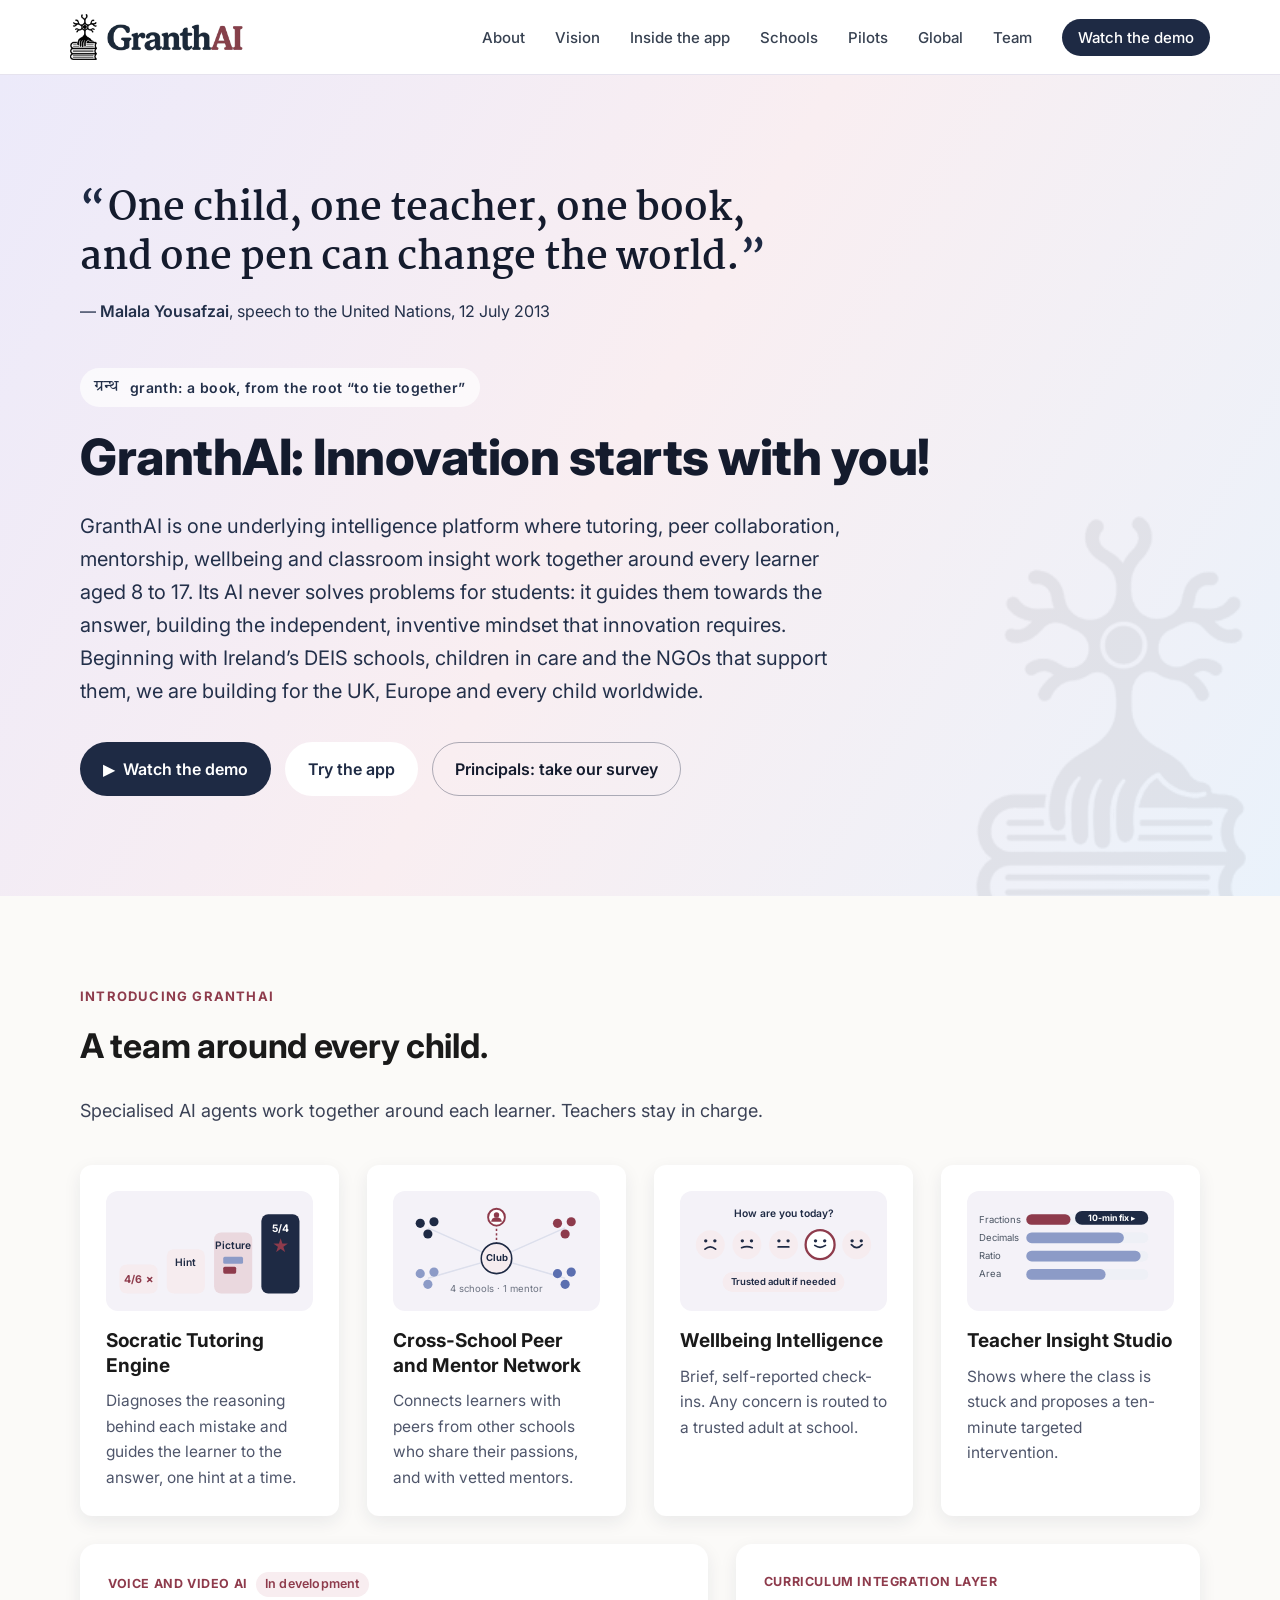
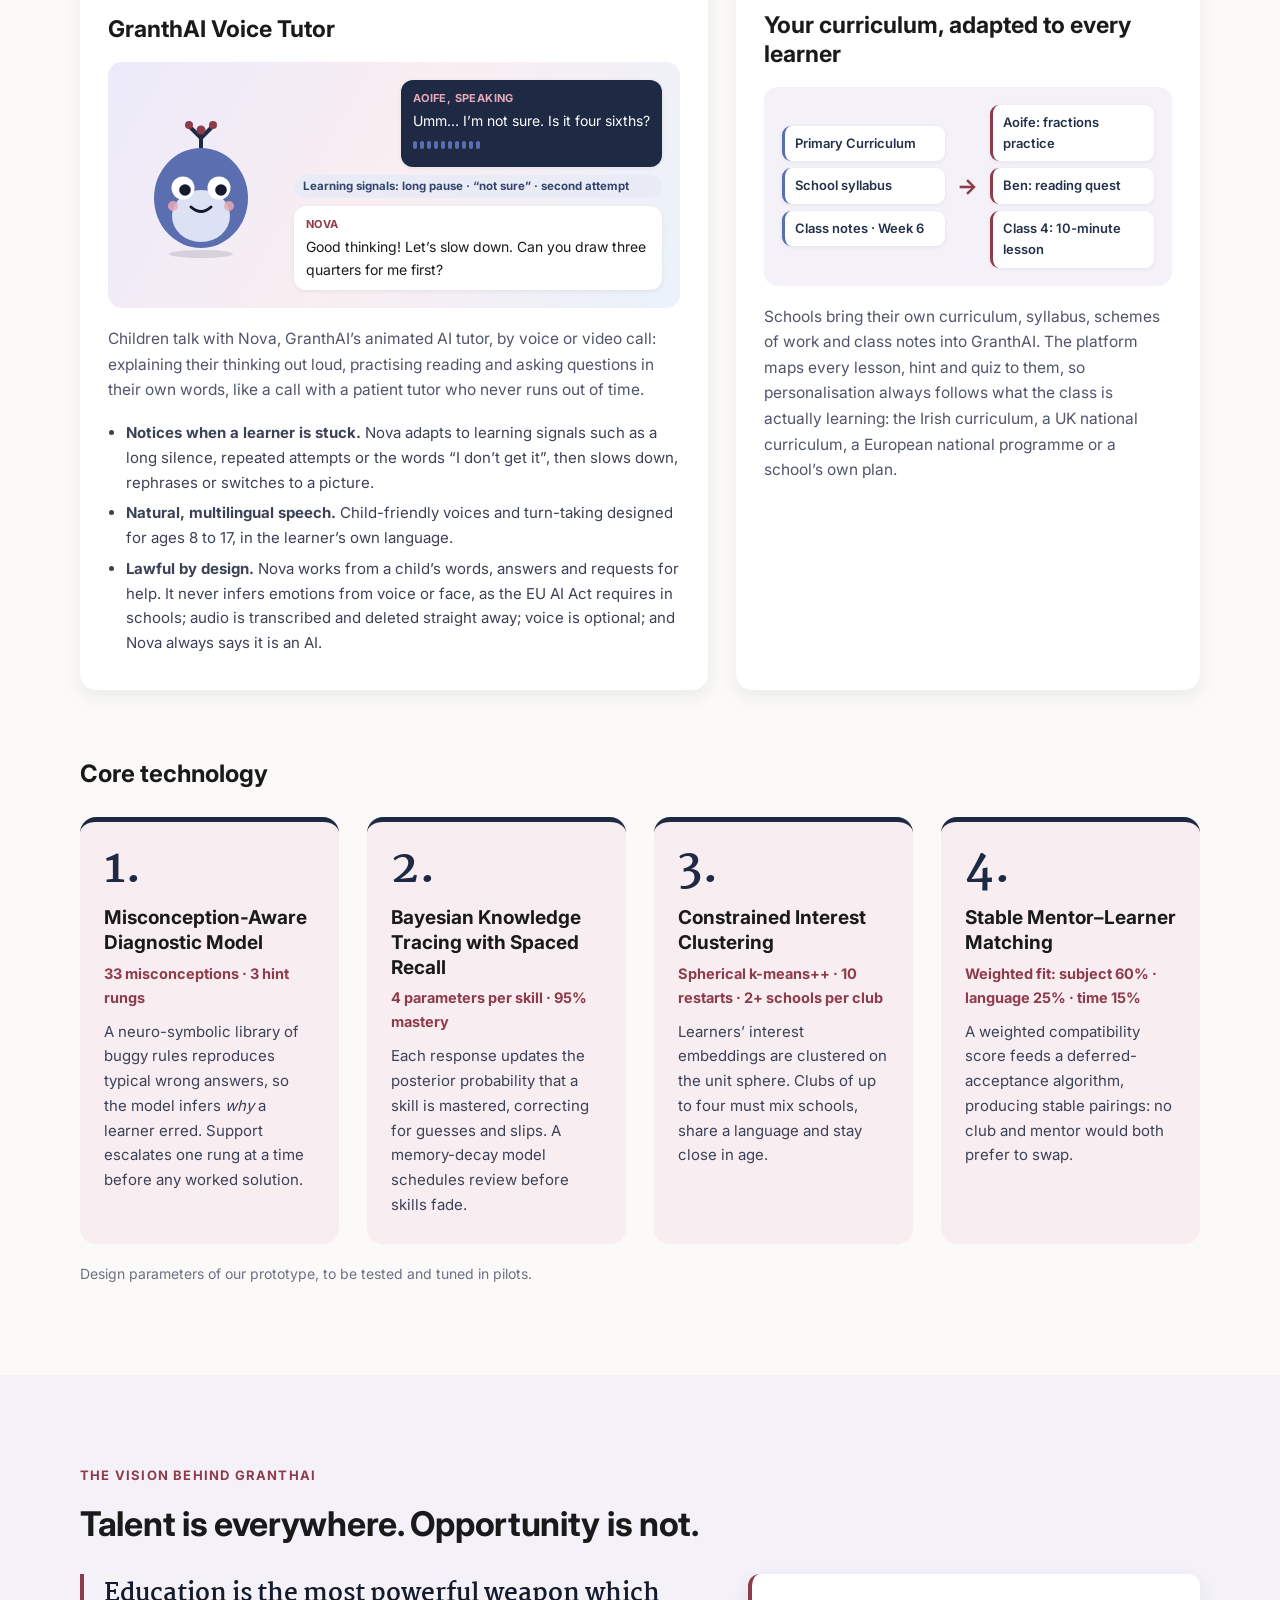
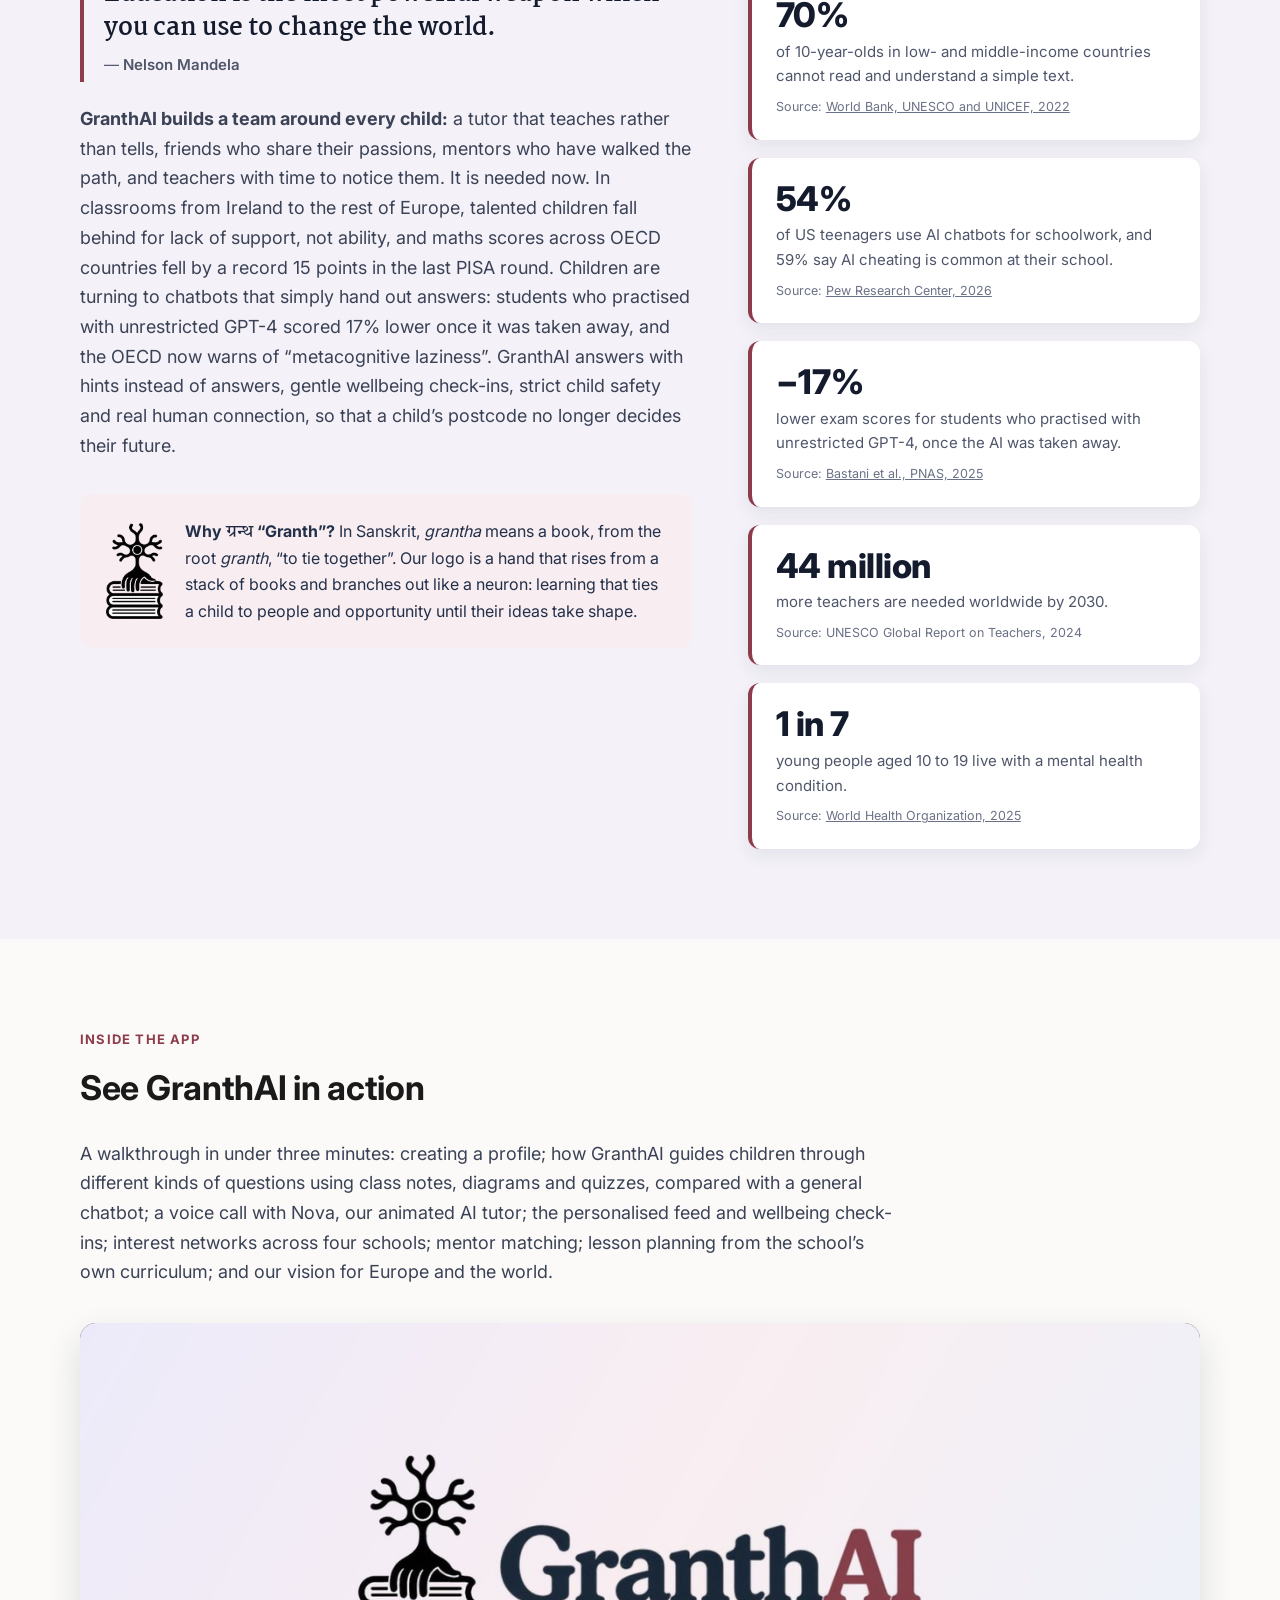
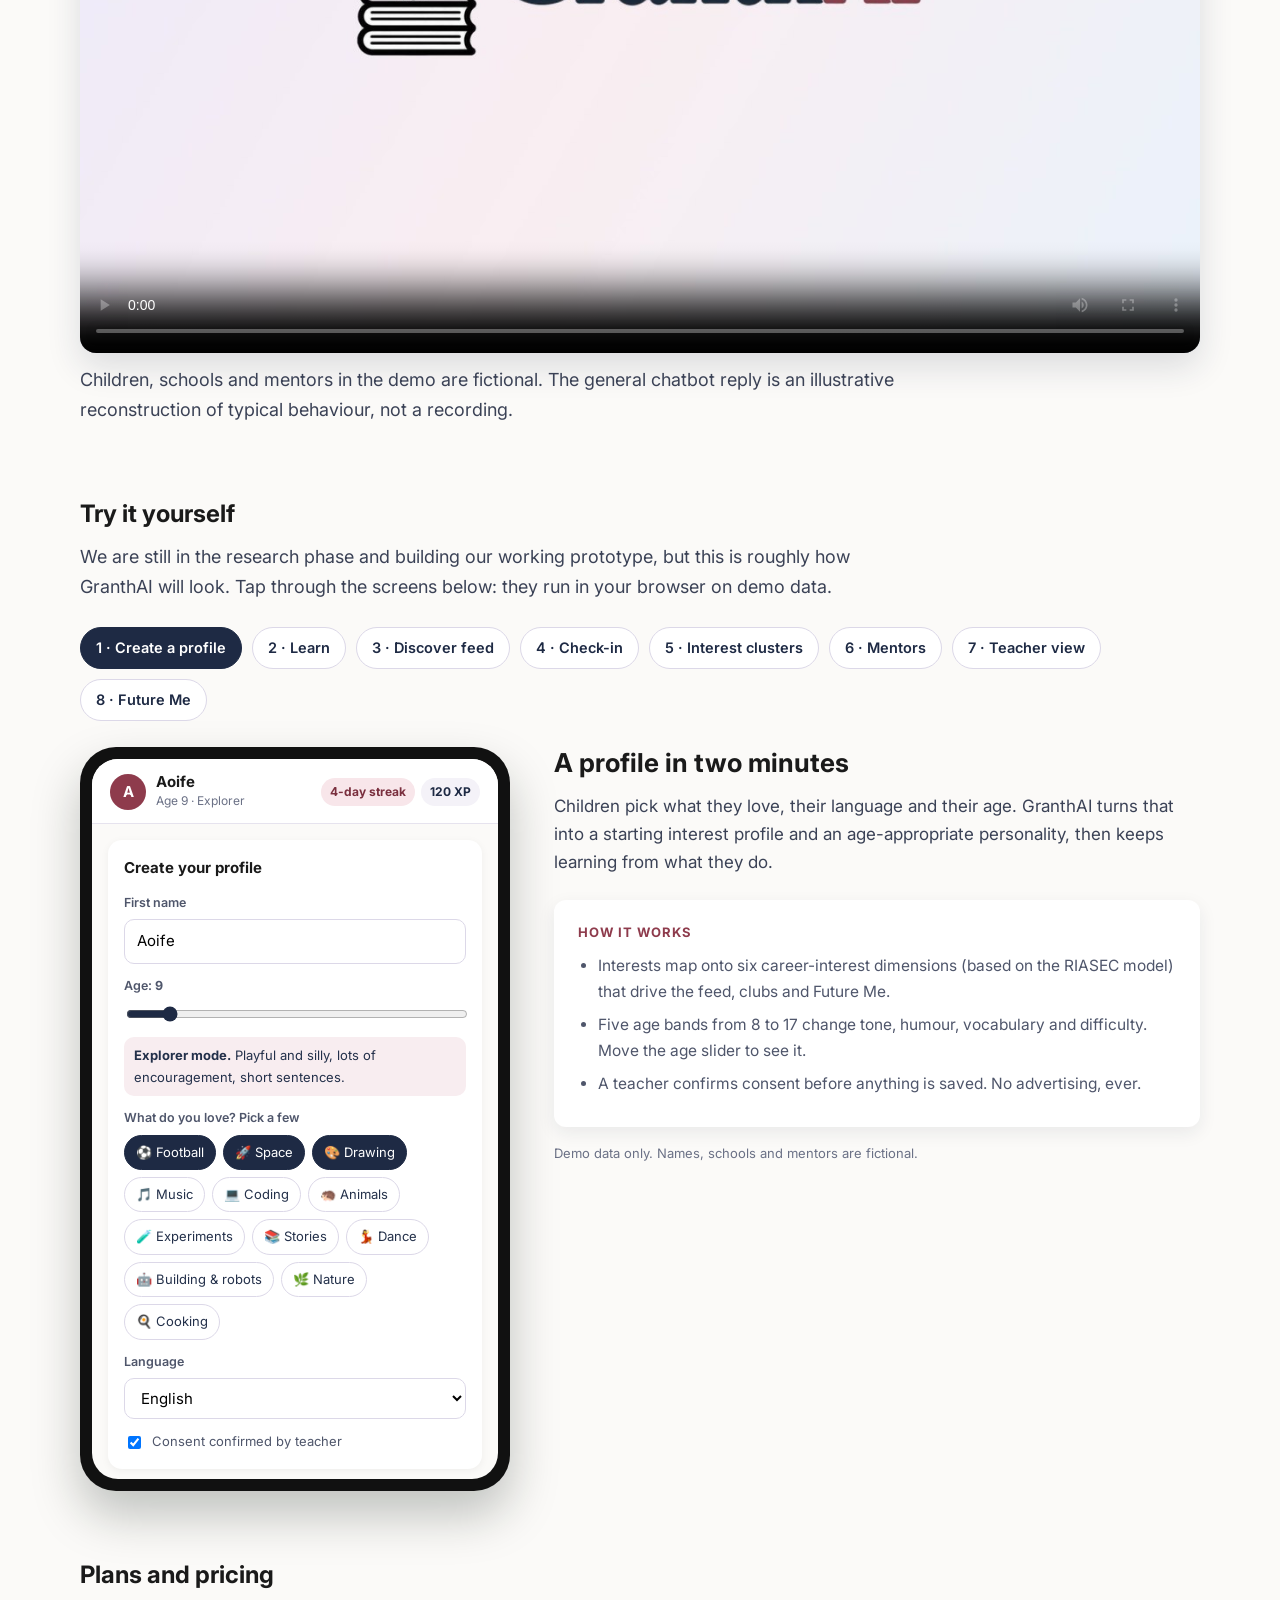
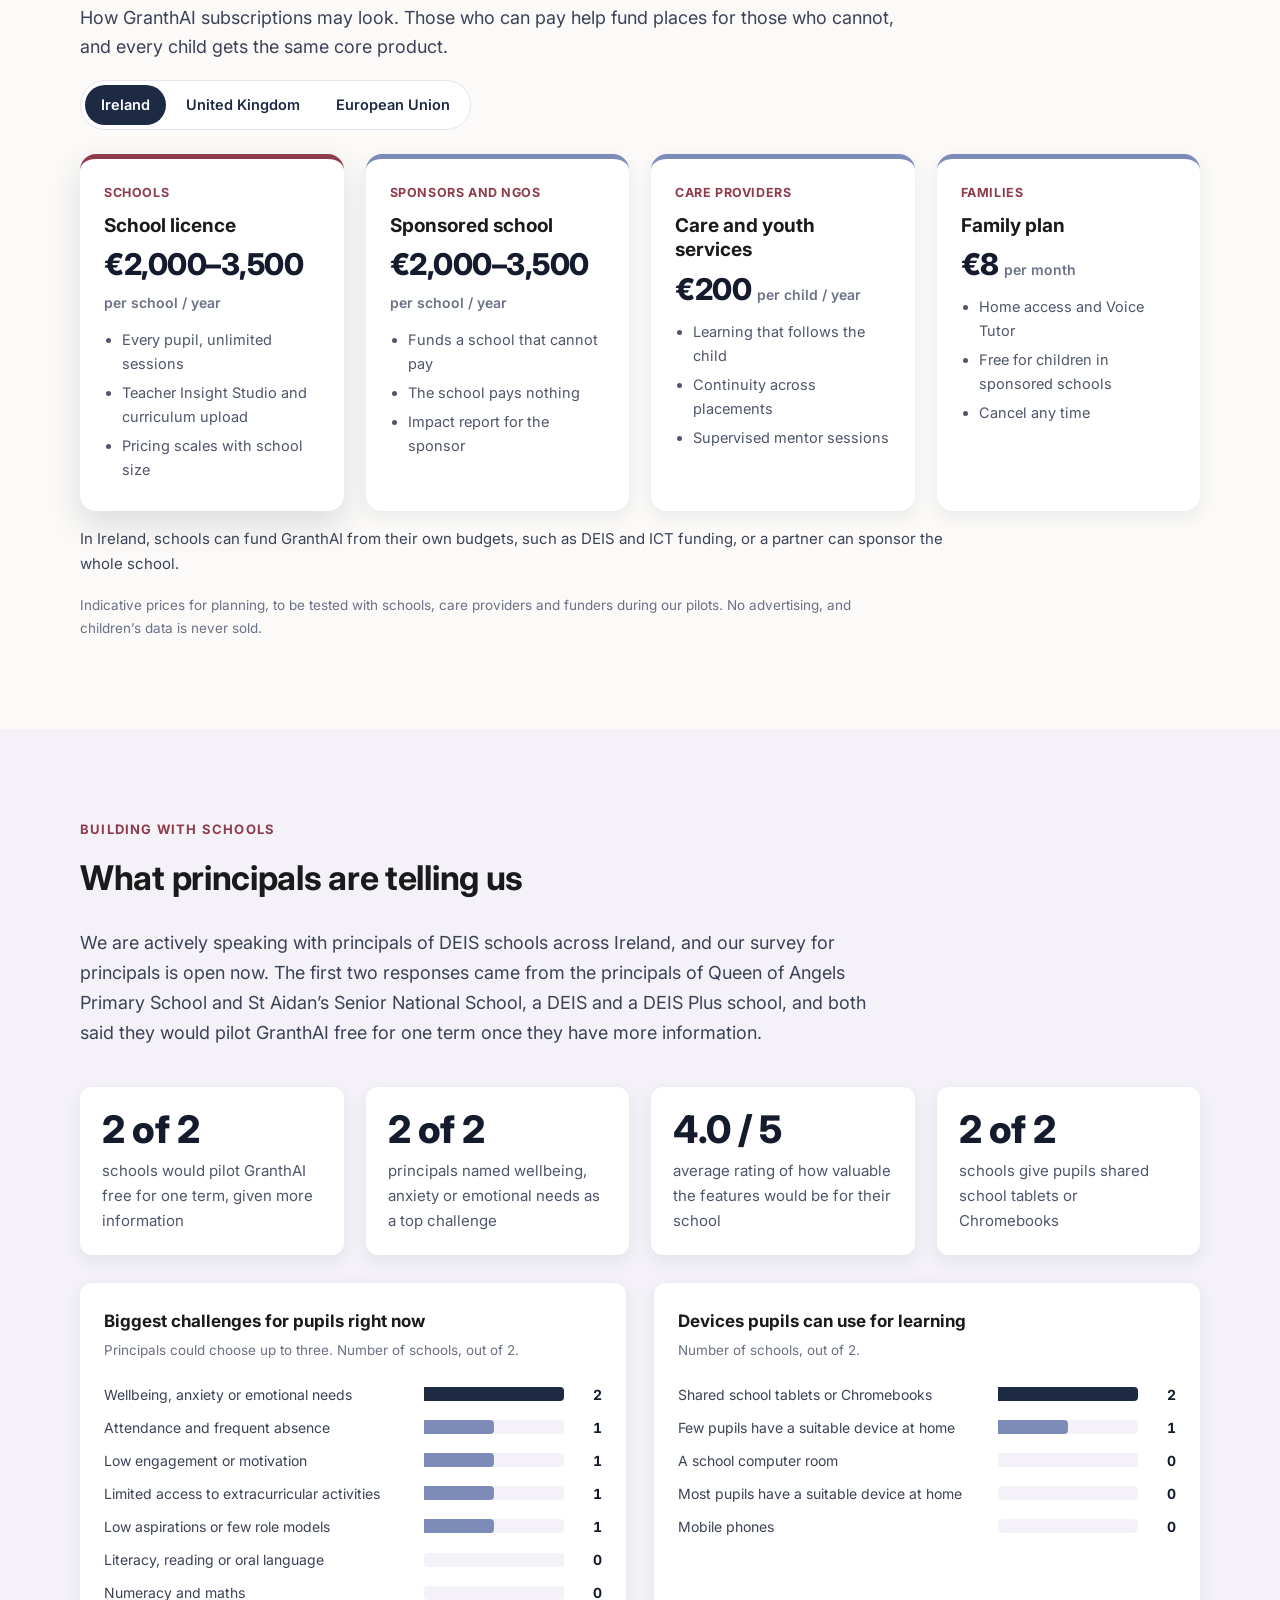
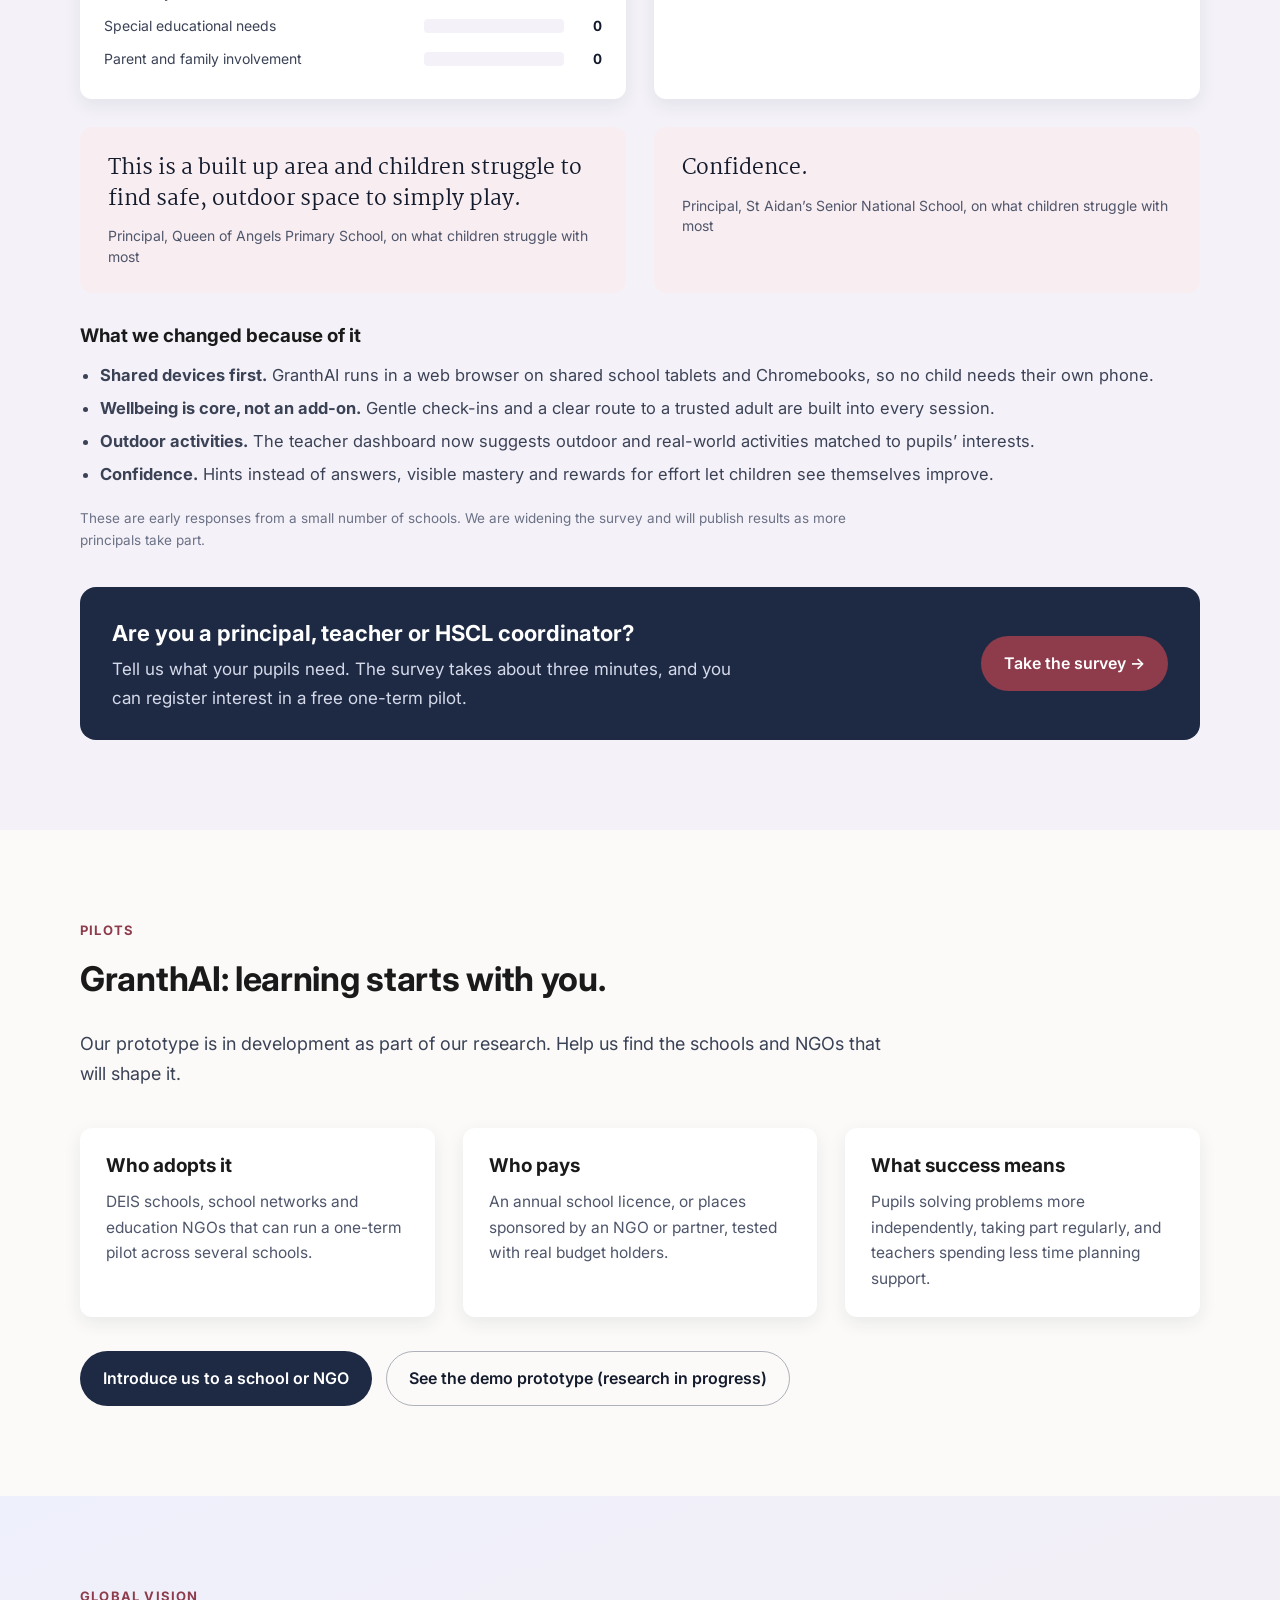
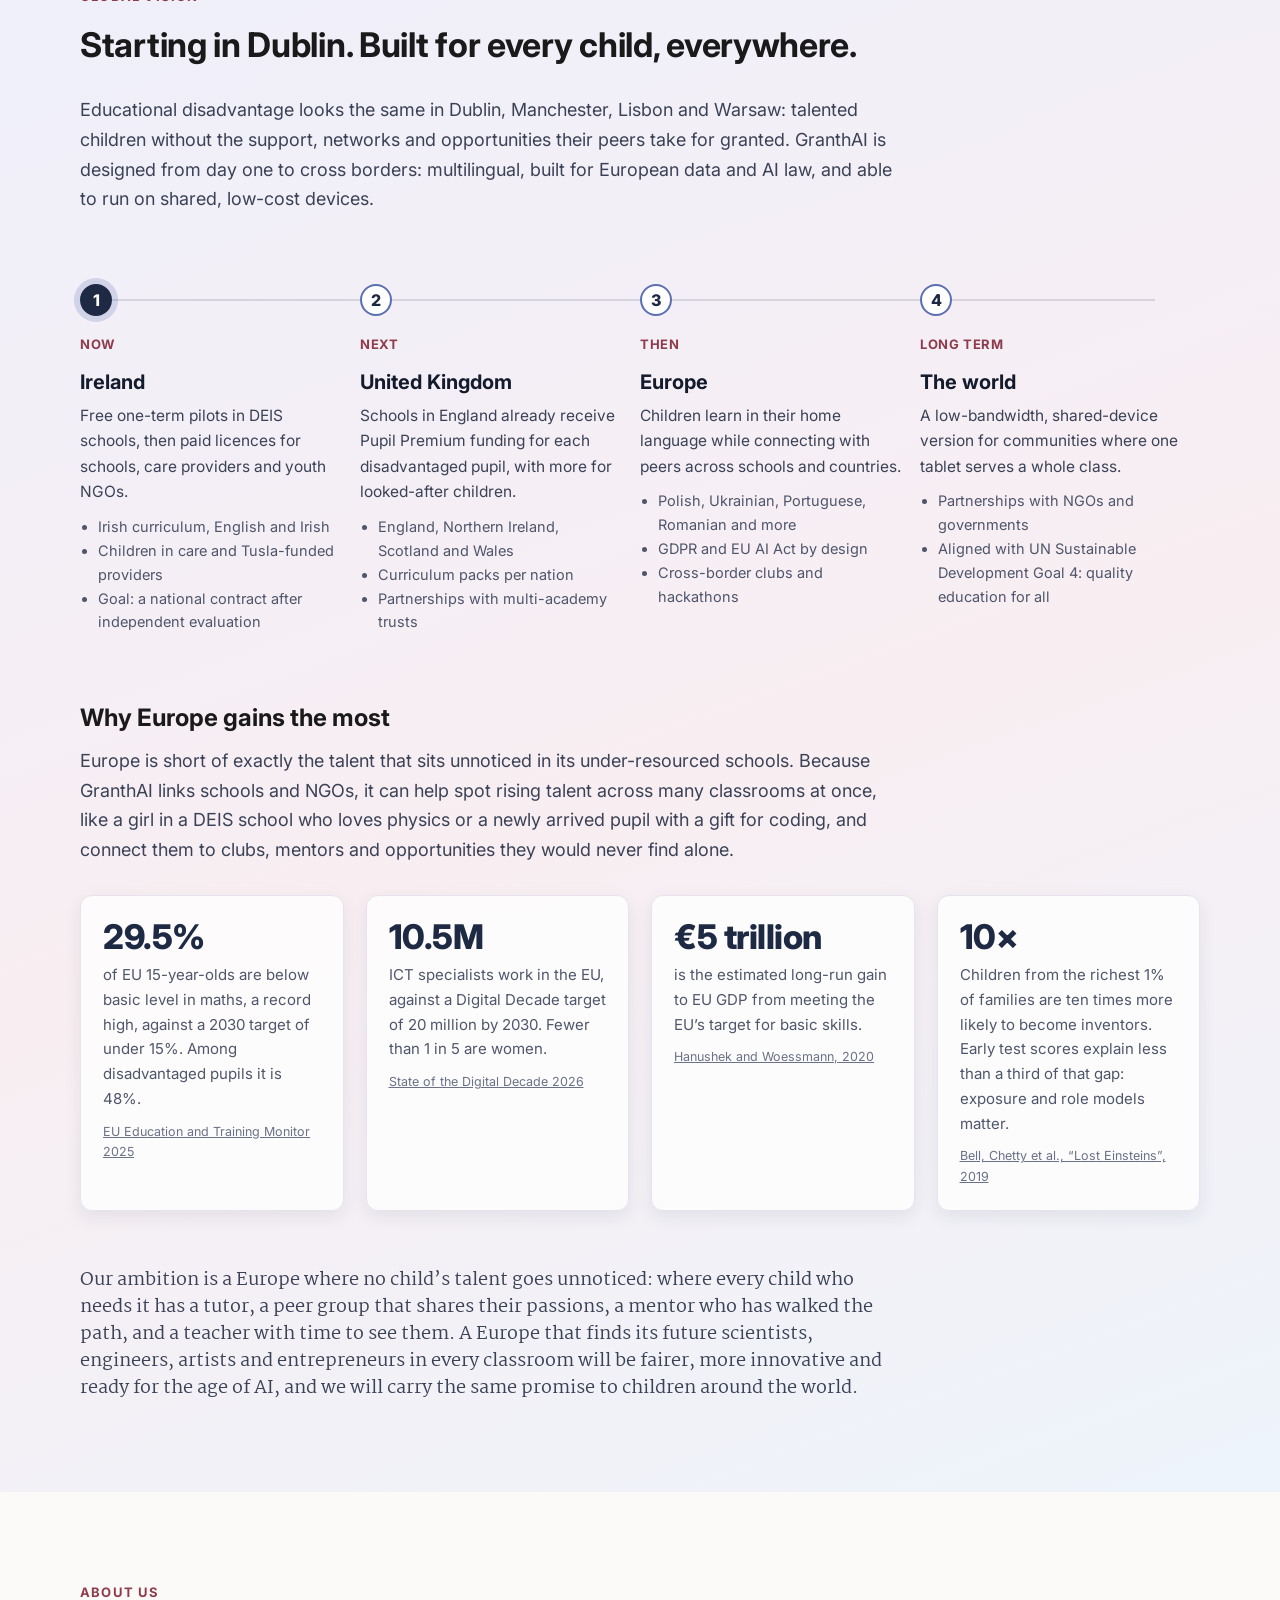
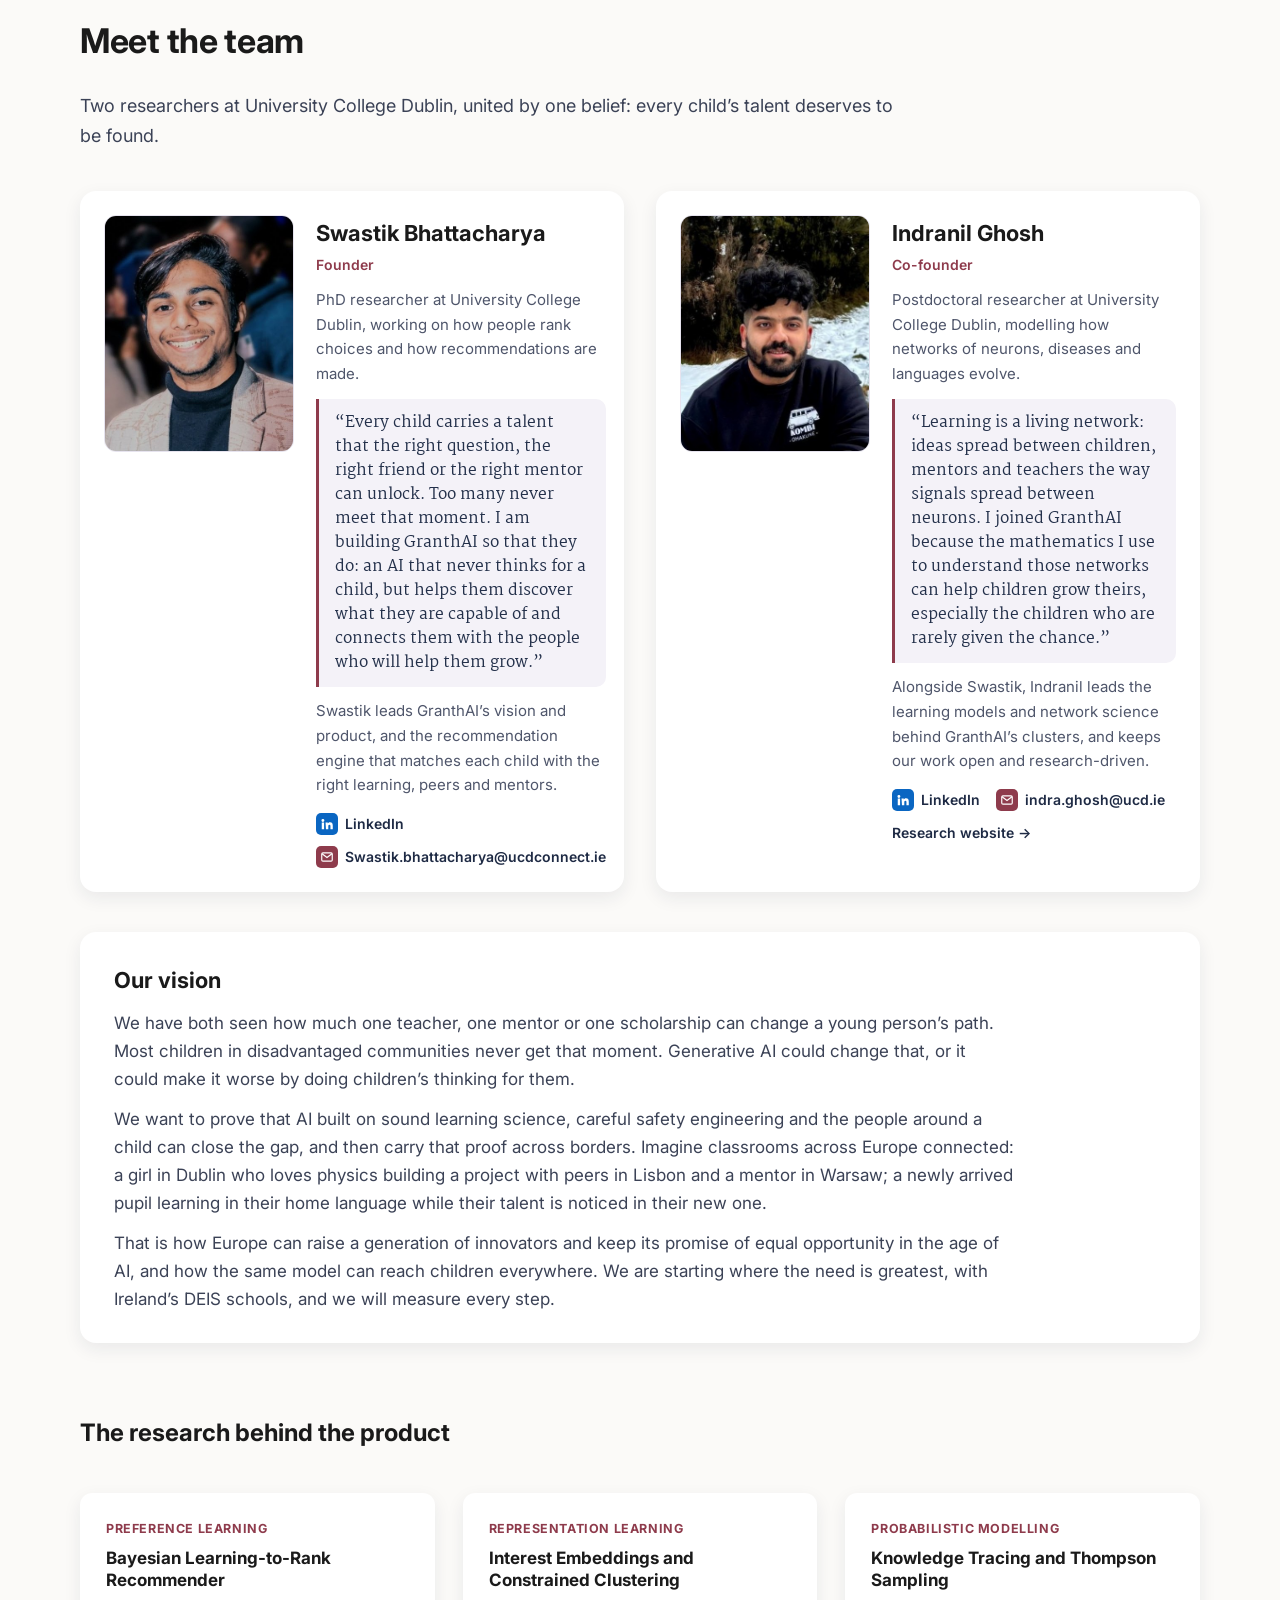
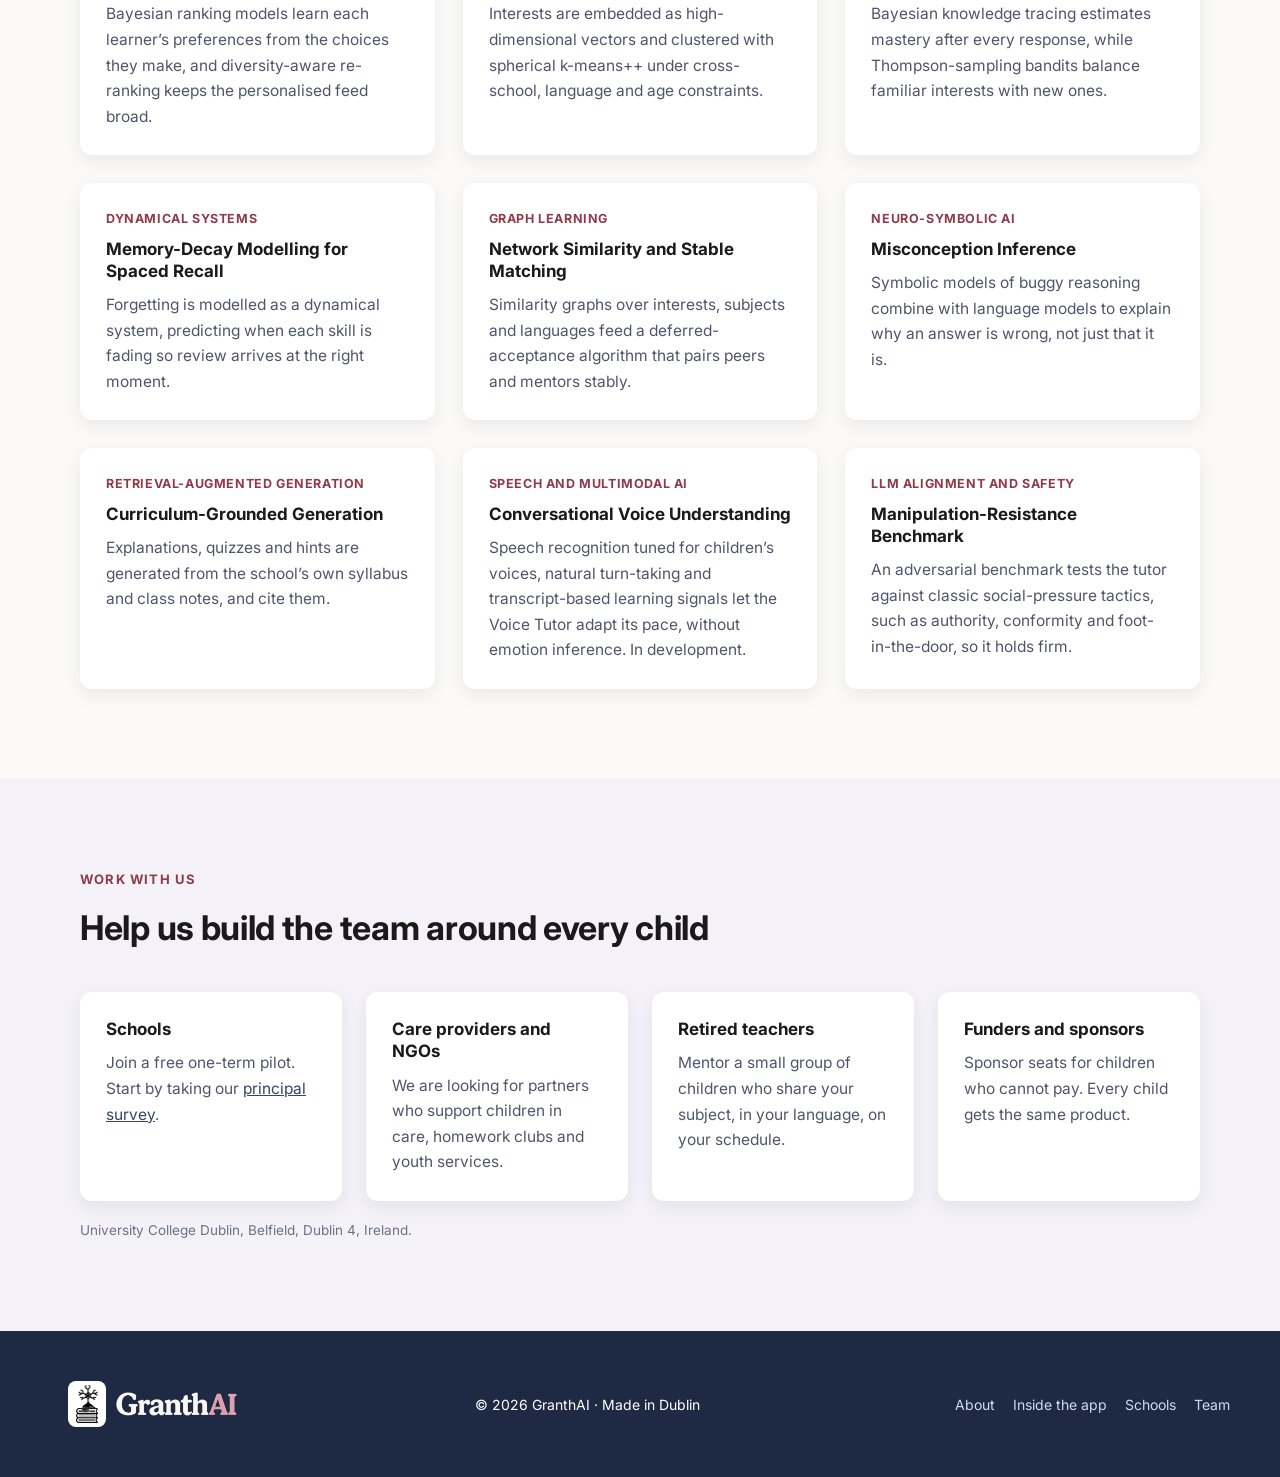
==== commit e8ab6abe: "Attribute principal quotes to their schools; rename app explainer heading Co-Authored-By: Claude Opu" ====
--- a/site/index.html
+++ b/site/index.html
@@ -346,11 +346,11 @@
     <div class="voices">
         <blockquote class="voice reveal">
             This is a built up area and children struggle to find safe, outdoor space to simply play.
-            <footer>Principal, Queen of Angels PS or St Aidan&rsquo;s SNS, on what children struggle with most</footer>
+            <footer>Principal, Queen of Angels Primary School, on what children struggle with most</footer>
         </blockquote>
         <blockquote class="voice reveal">
             Confidence.
-            <footer>Principal, Queen of Angels PS or St Aidan&rsquo;s SNS, on what children struggle with most</footer>
+            <footer>Principal, St Aidan&rsquo;s Senior National School, on what children struggle with most</footer>
         </blockquote>
     </div>
 
@@ -592,7 +592,7 @@
     <div><a href="#about">About</a><a href="#app">Inside the app</a><a href="#survey">Schools</a><a href="#team">Team</a></div>
 </footer>
 
-<script src="app-demo.js?v=4" defer></script>
+<script src="app-demo.js?v=5" defer></script>
 <script src="site.js?v=4" defer></script>
 </body>
 </html>
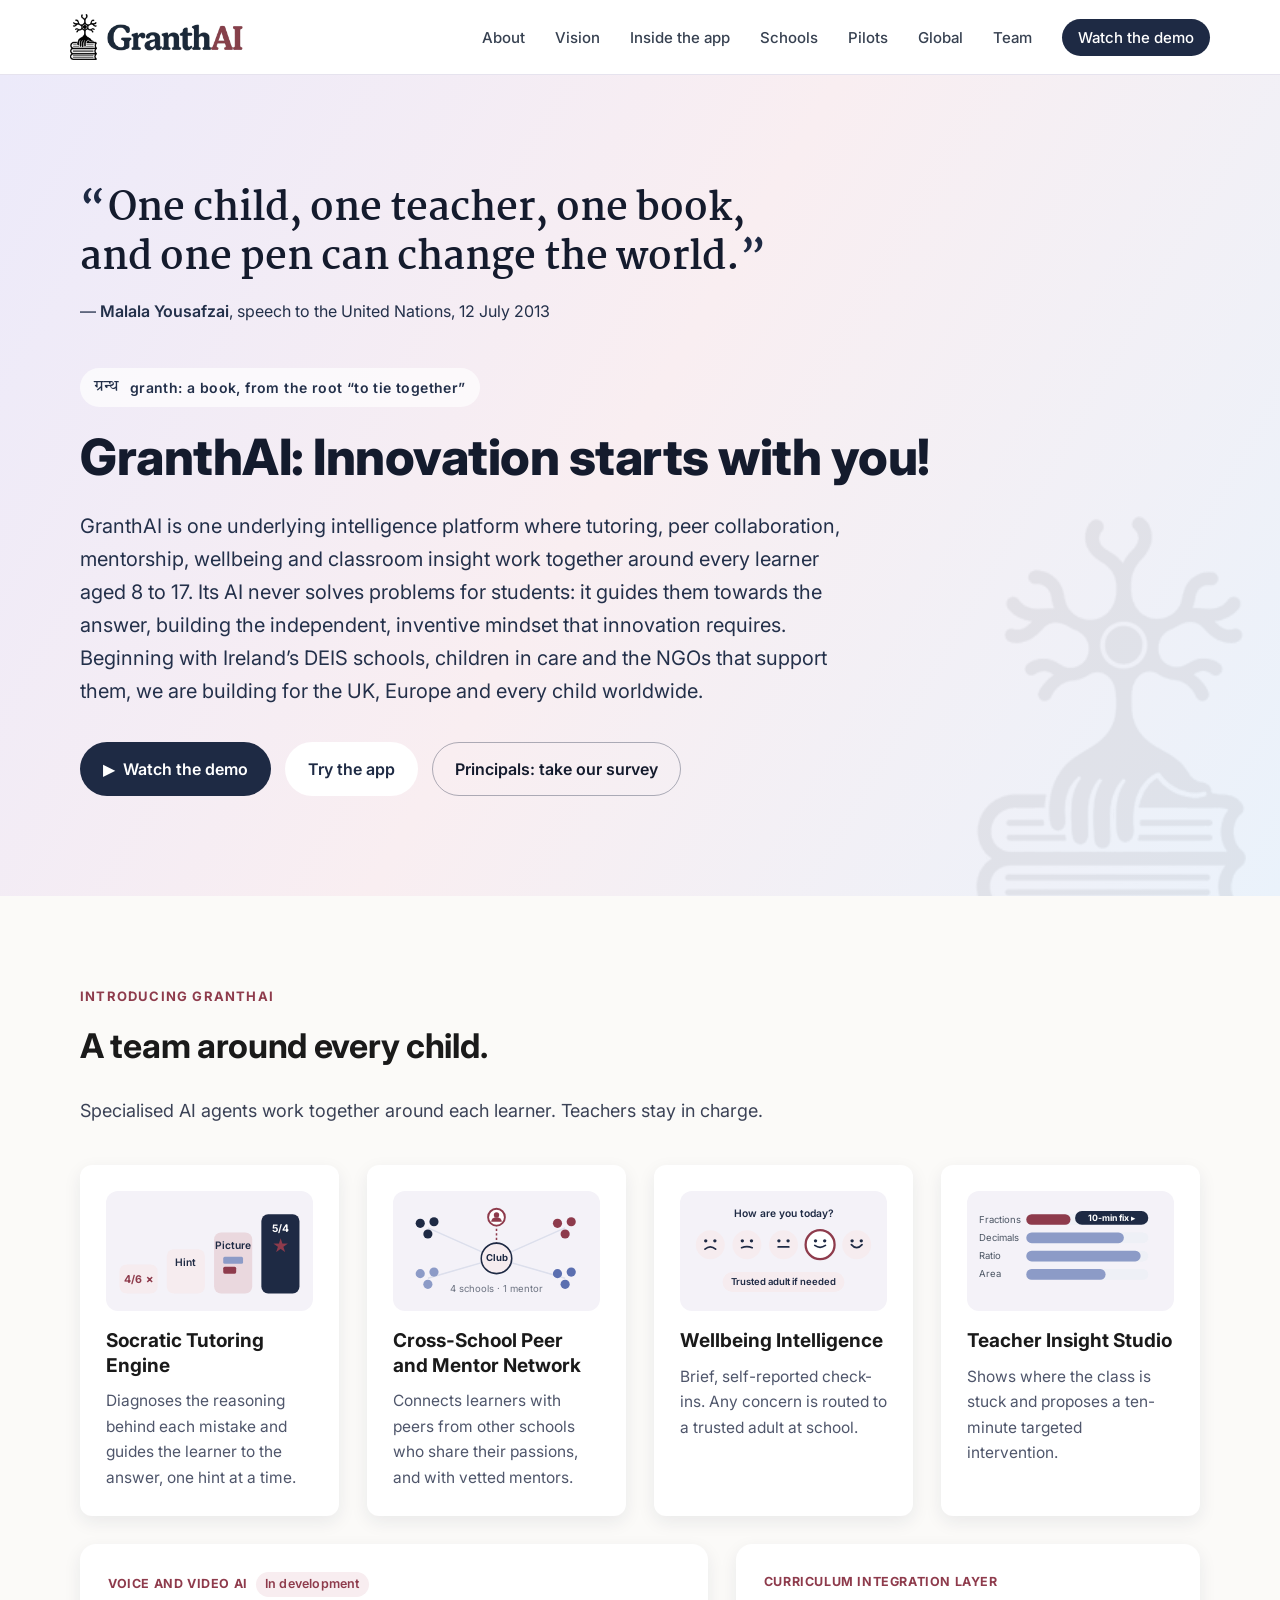
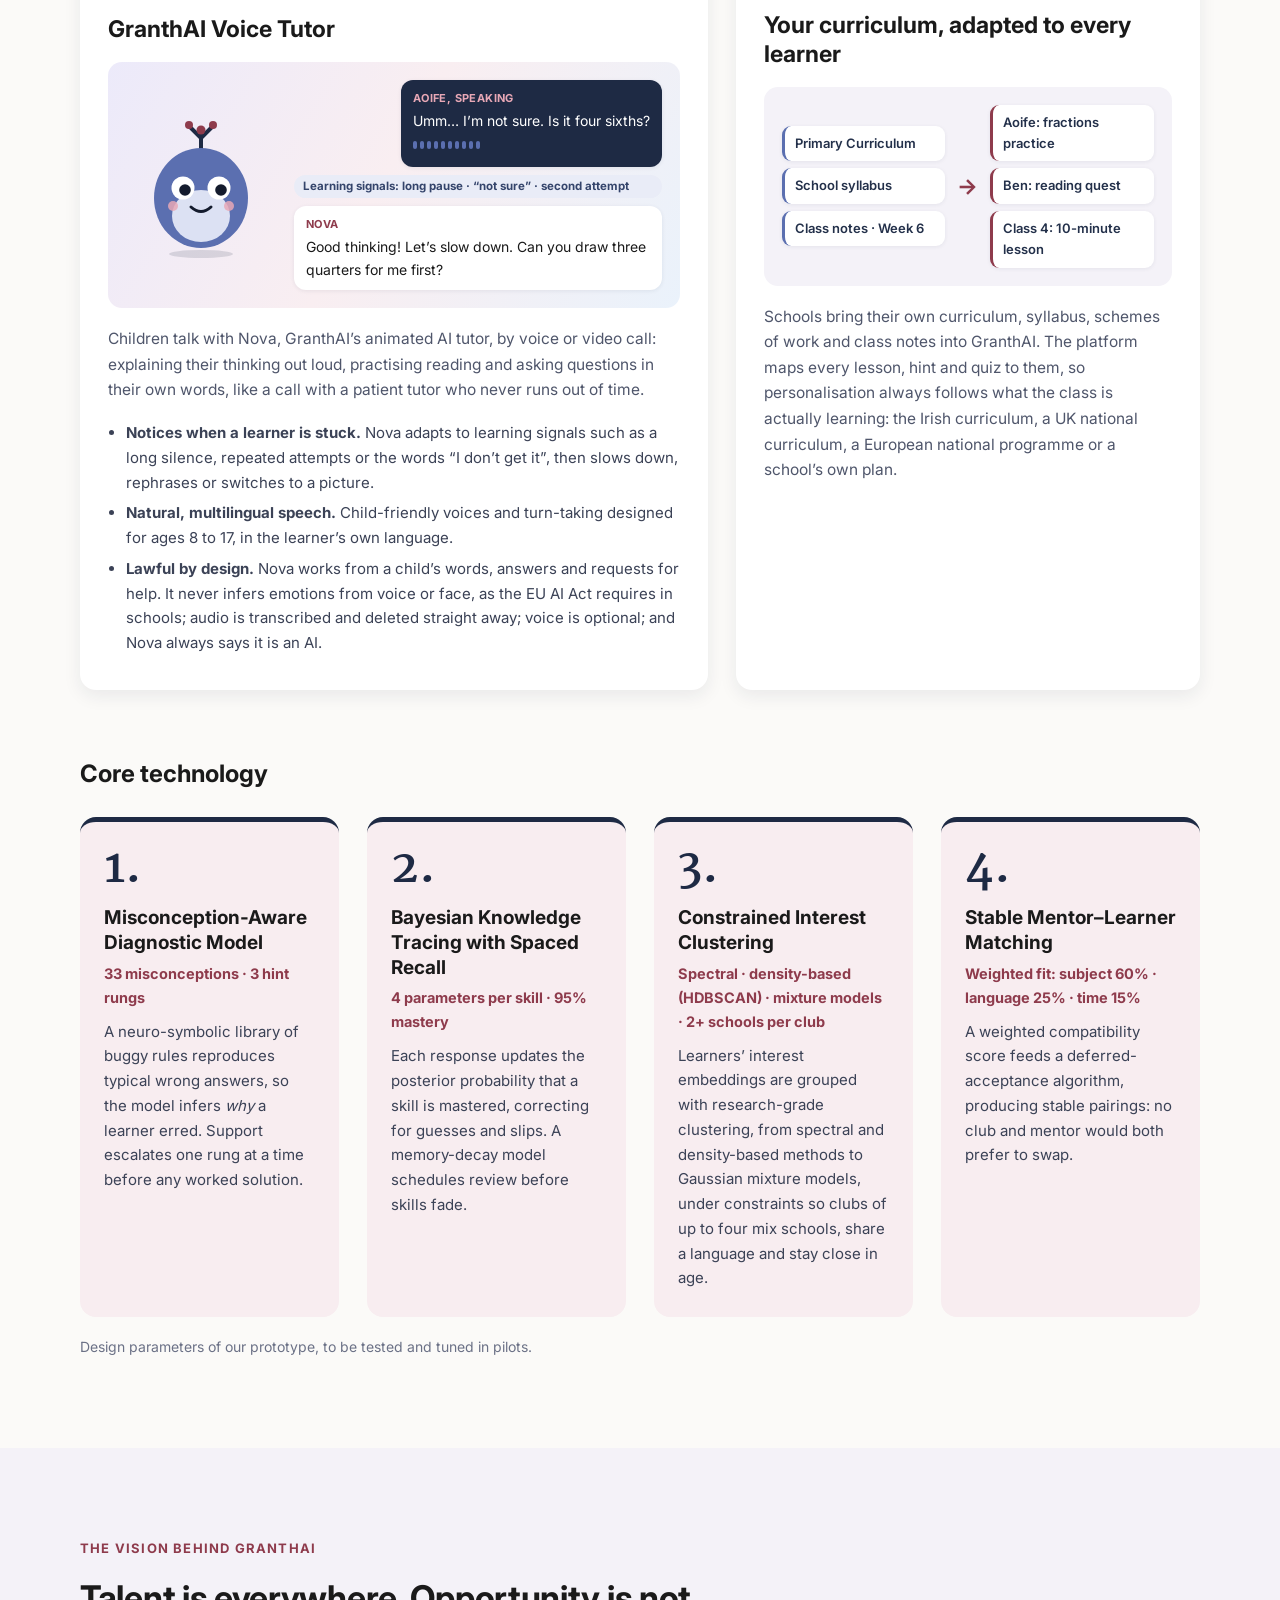
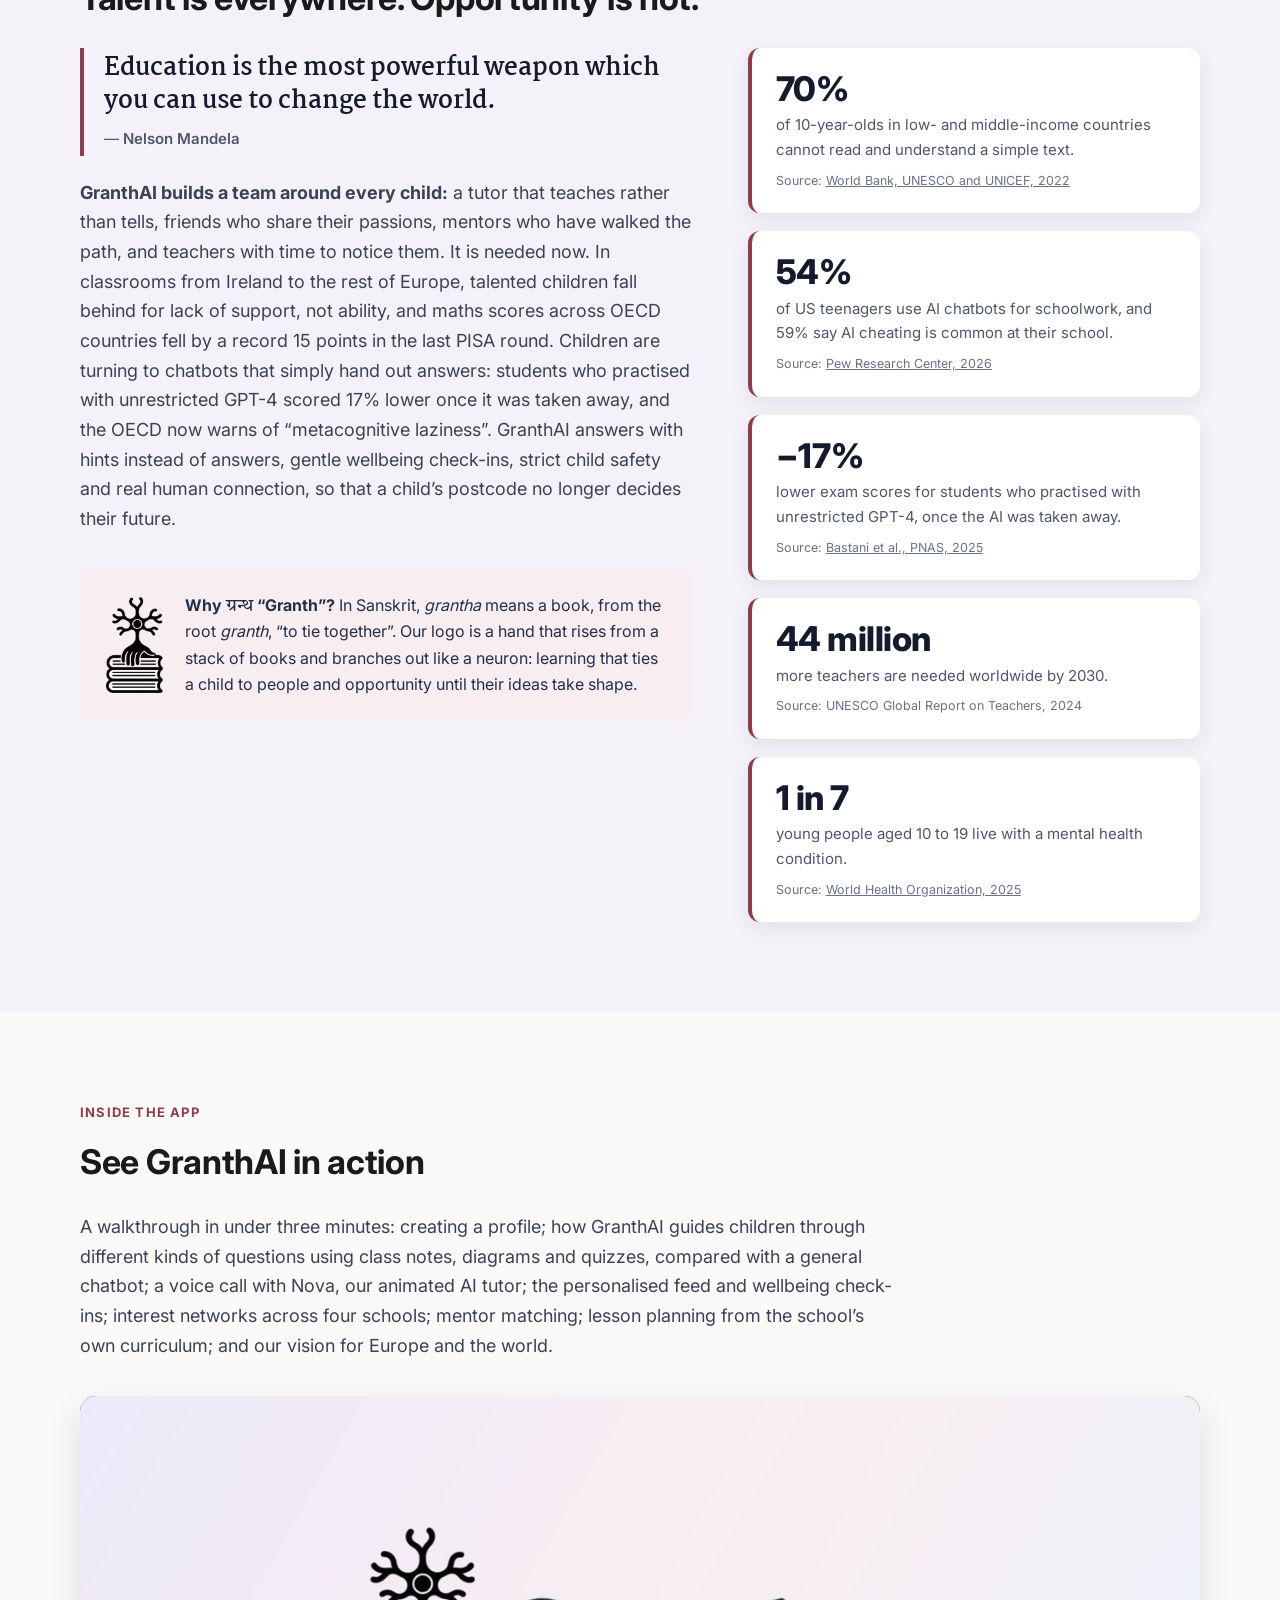
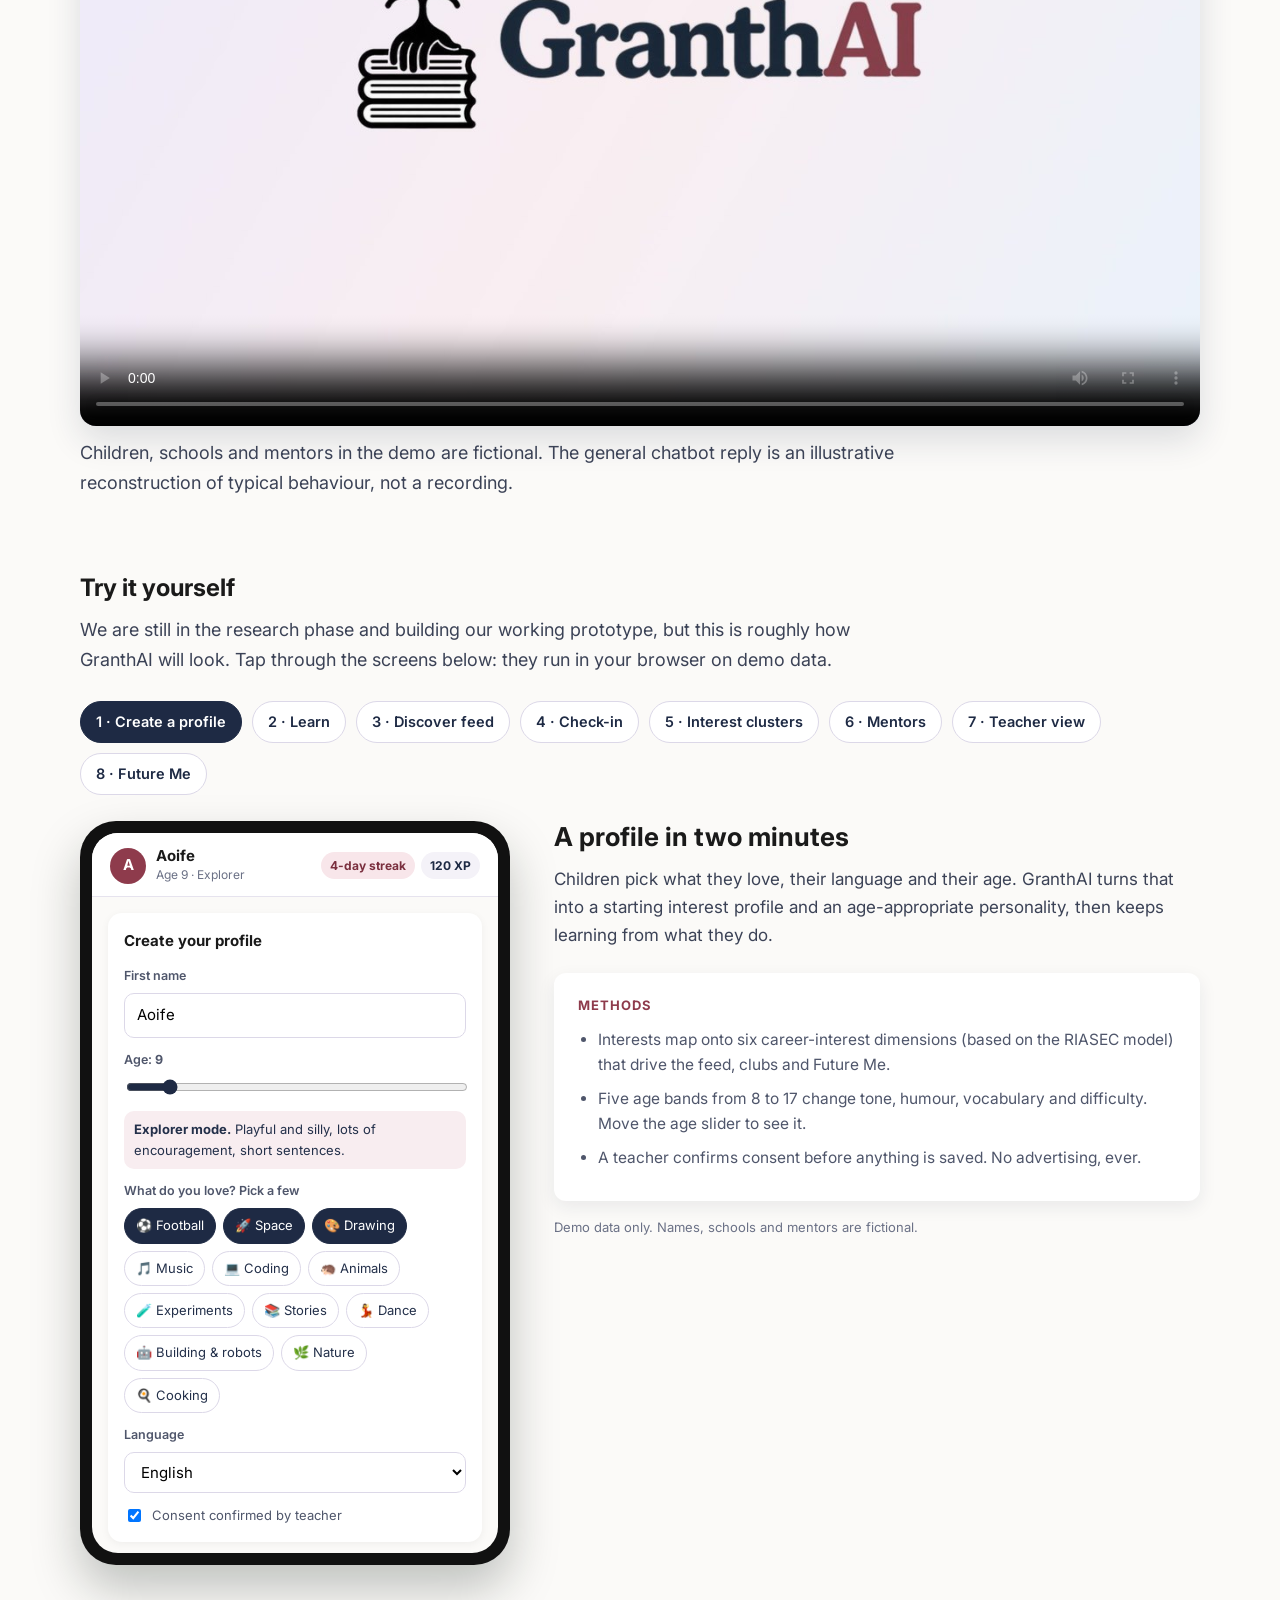
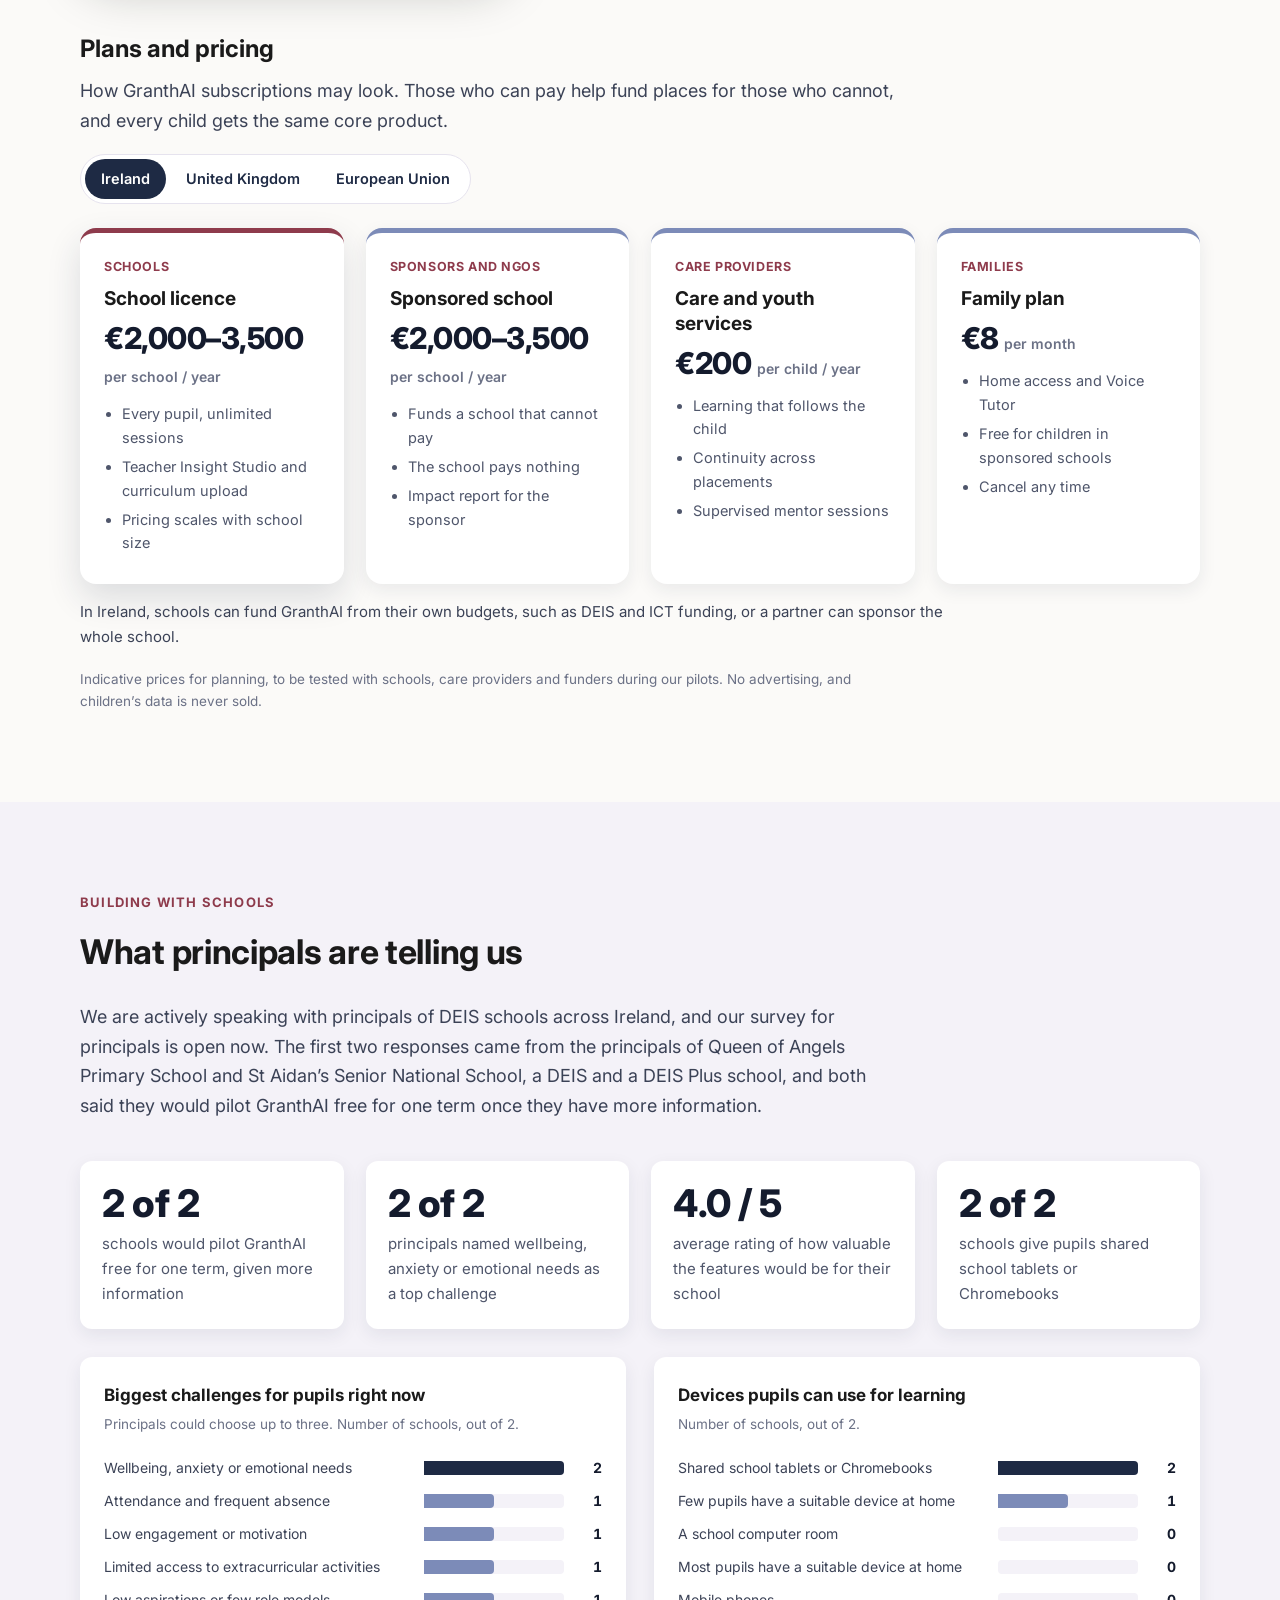
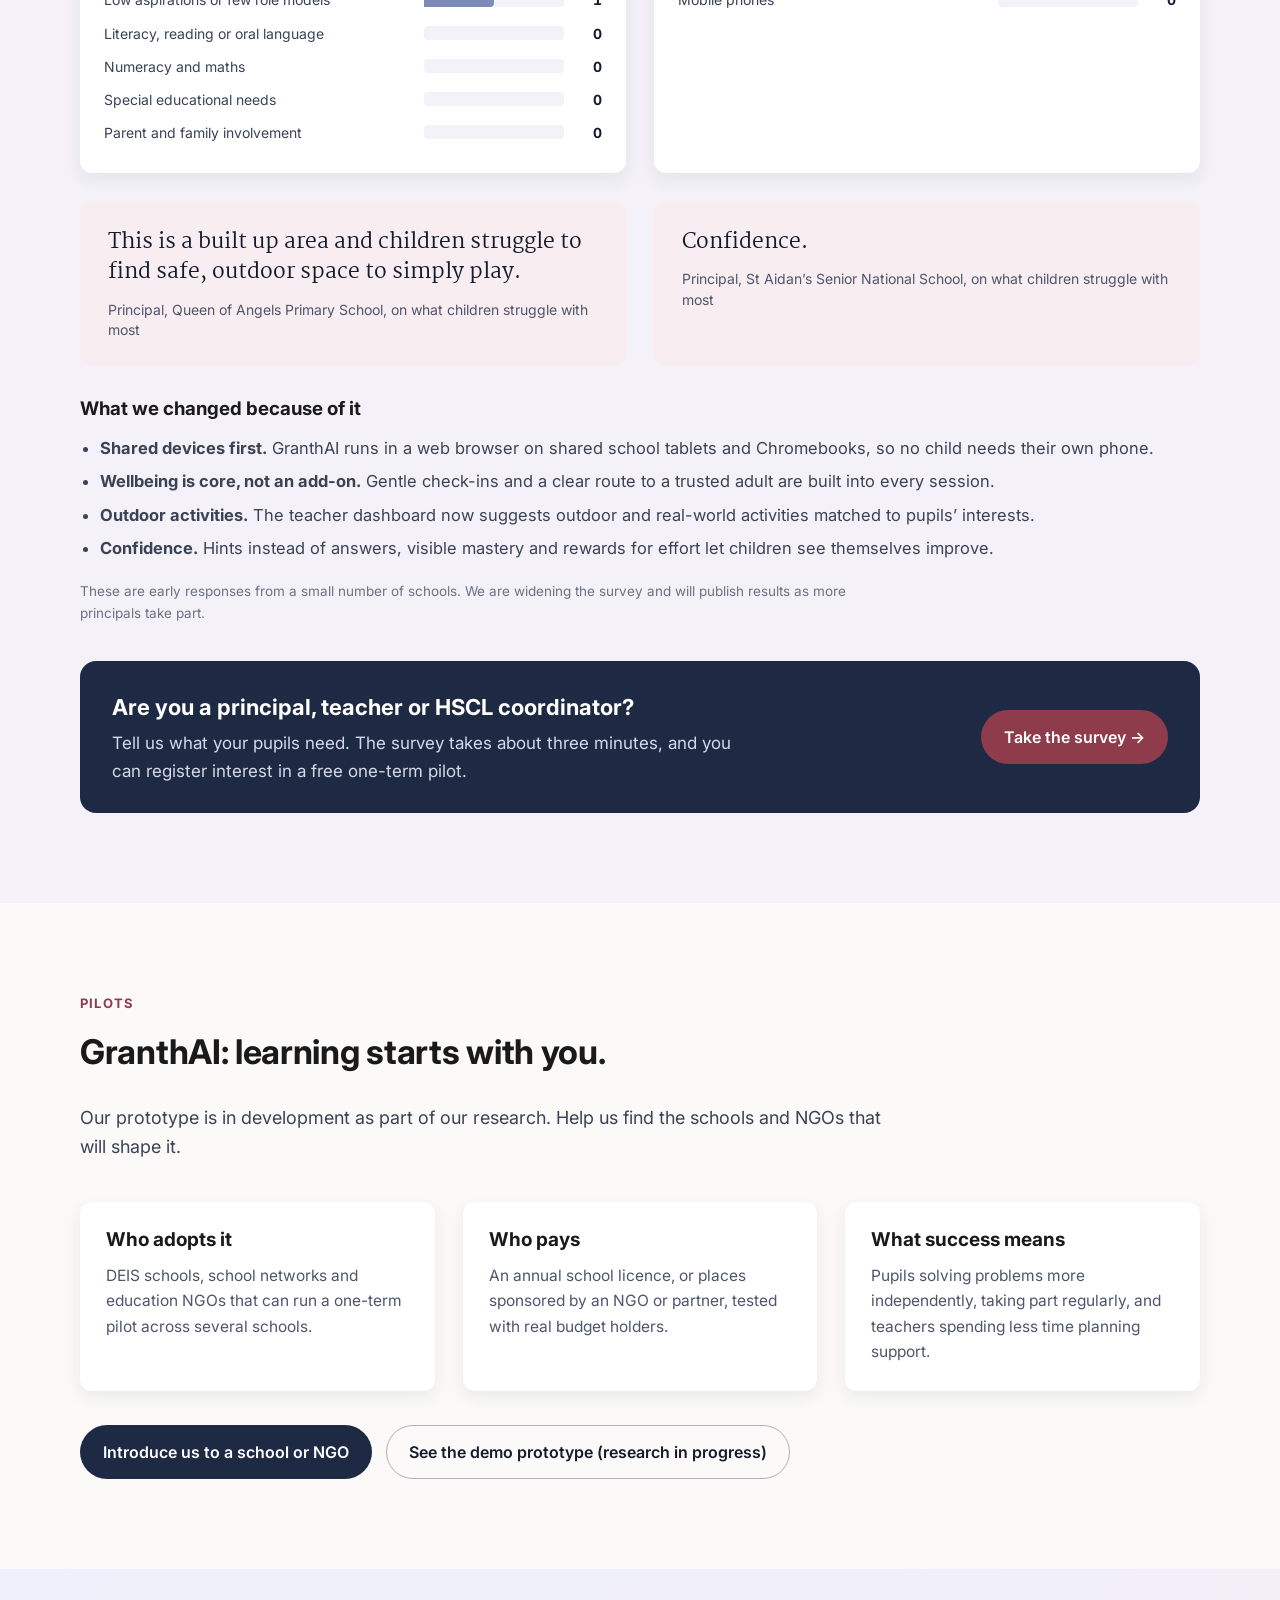
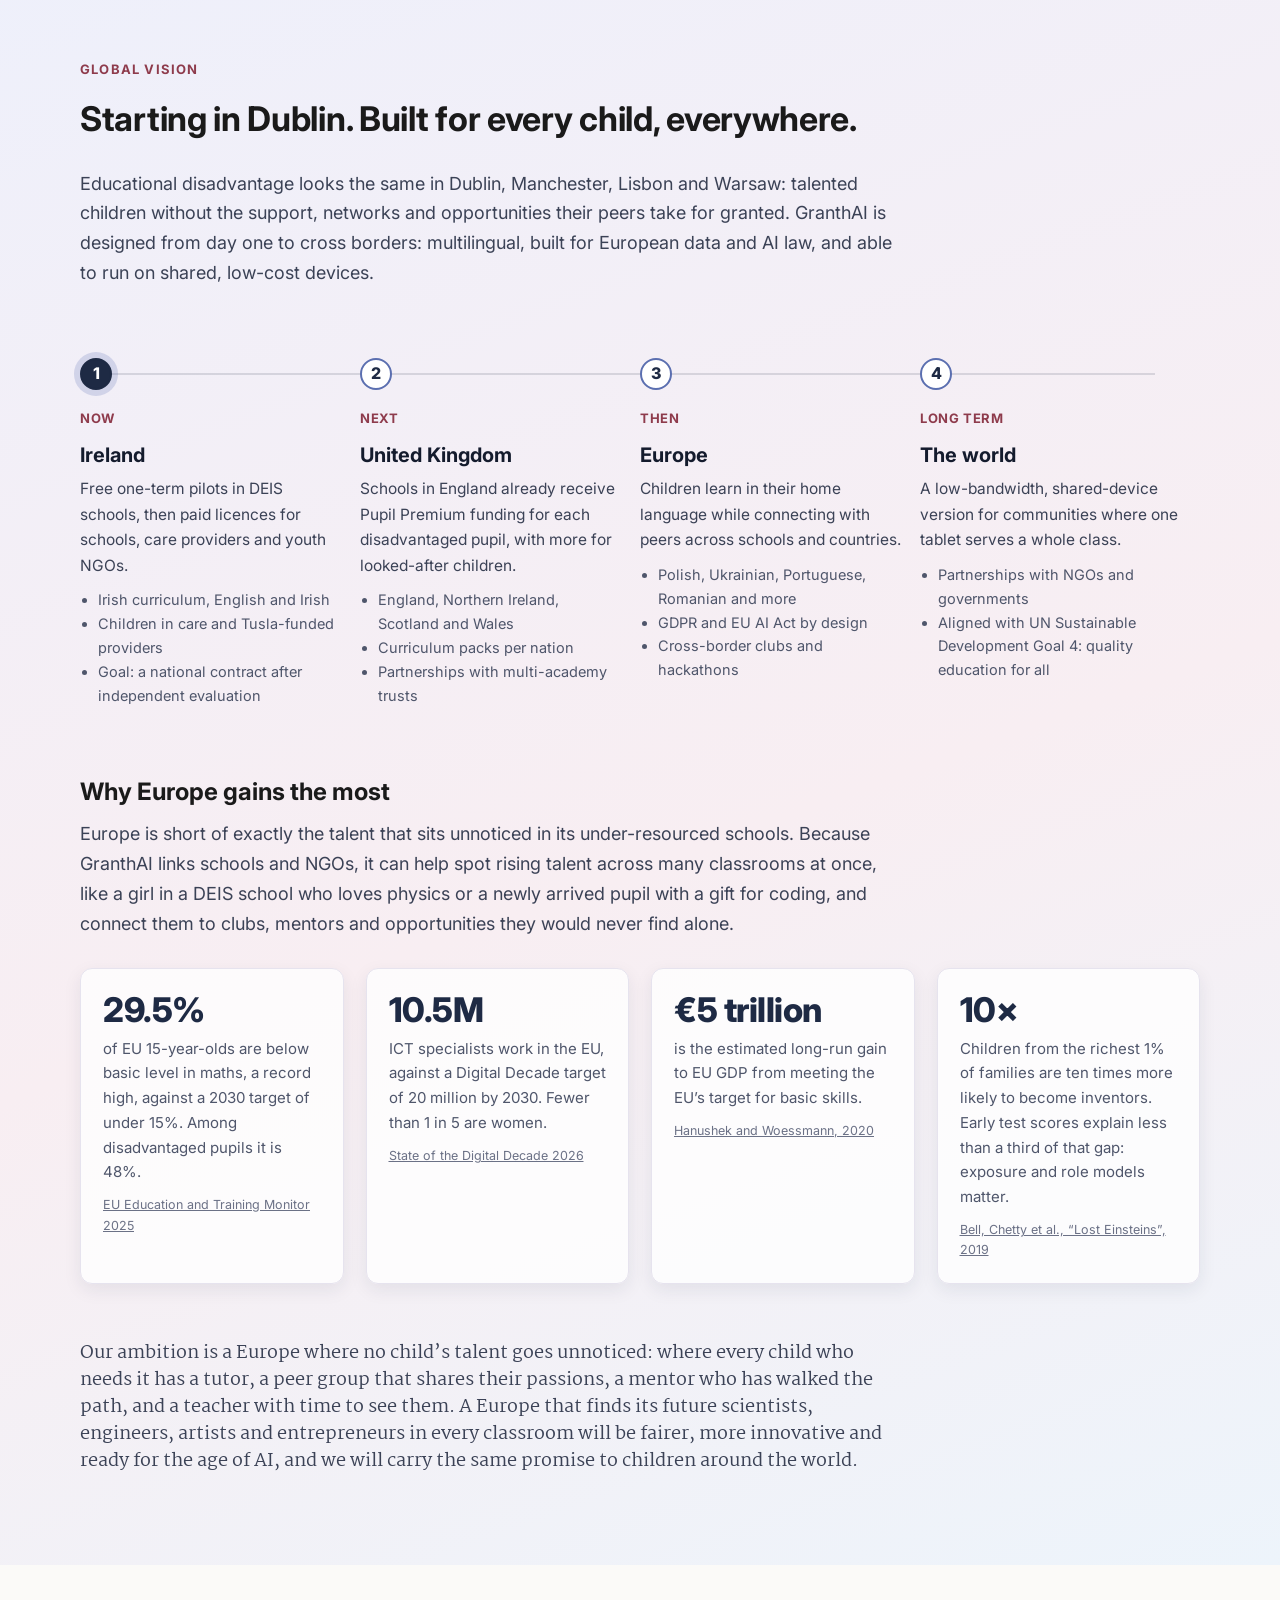
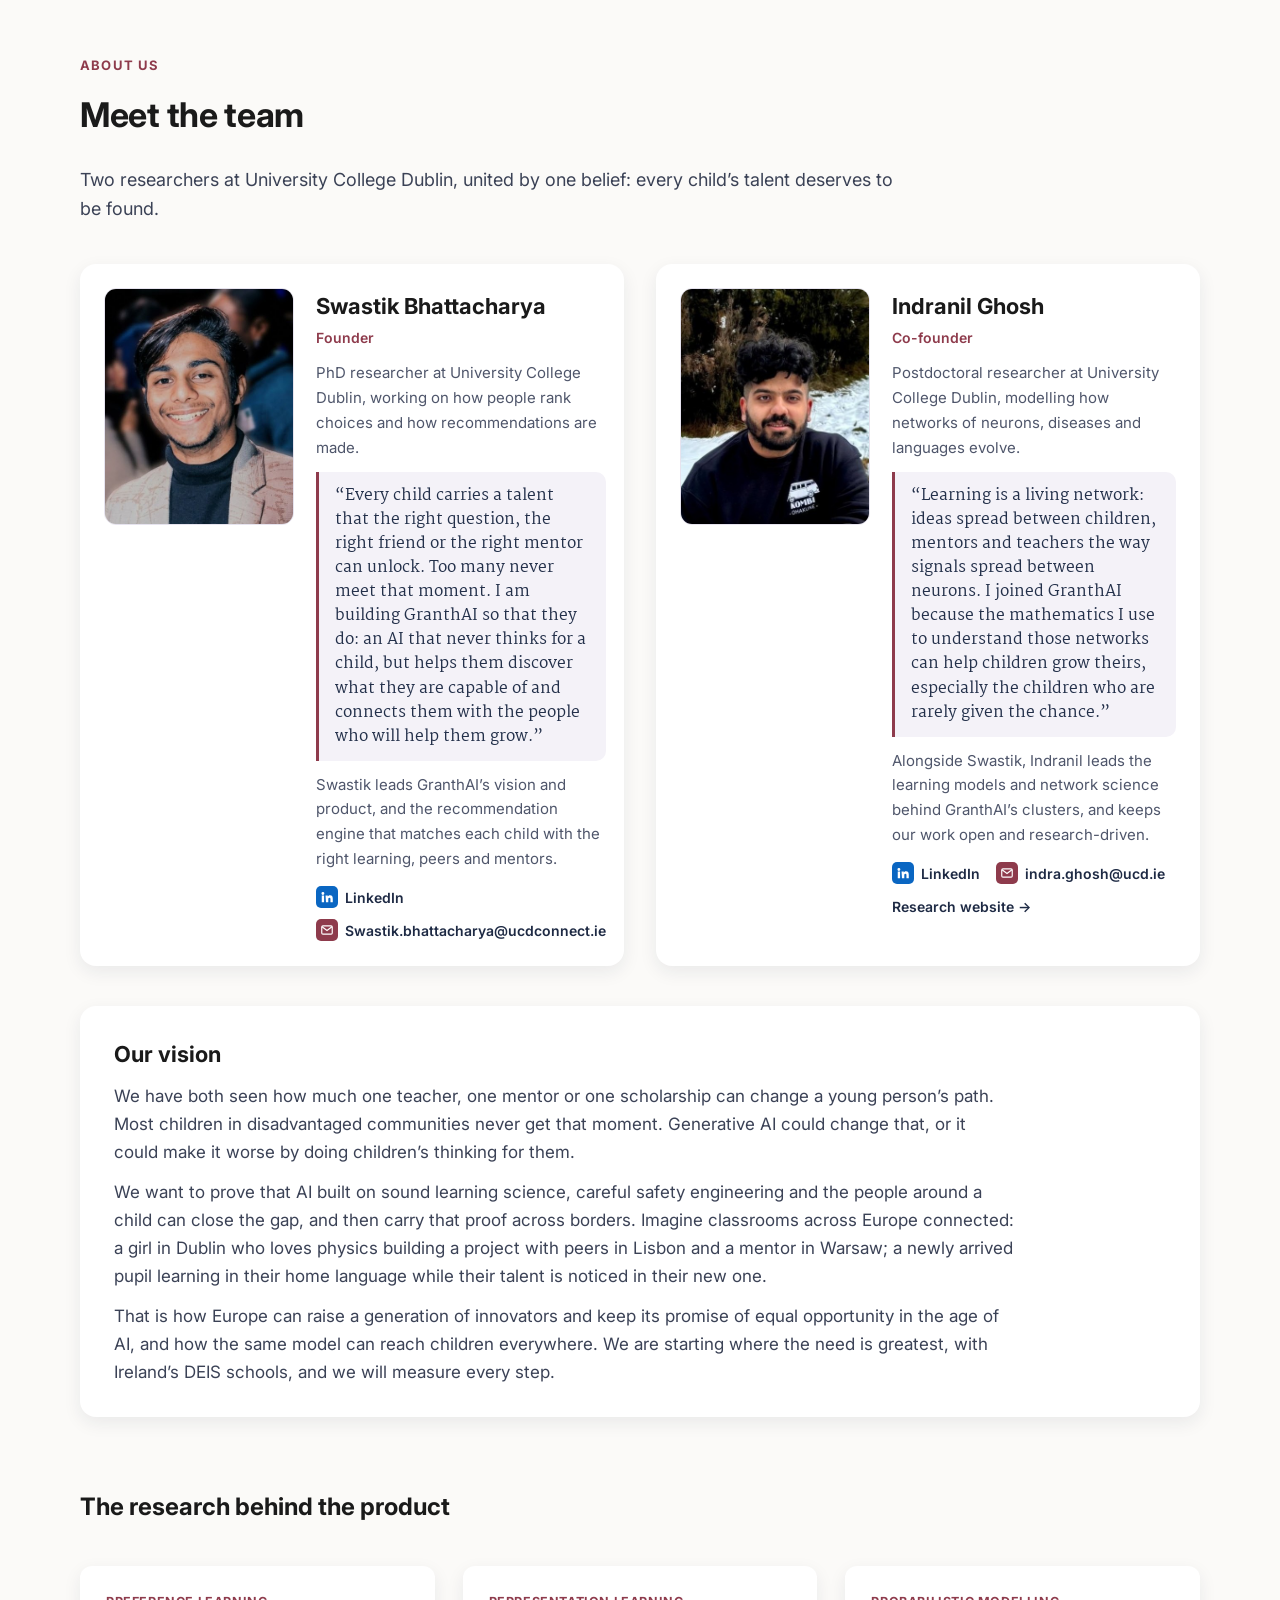
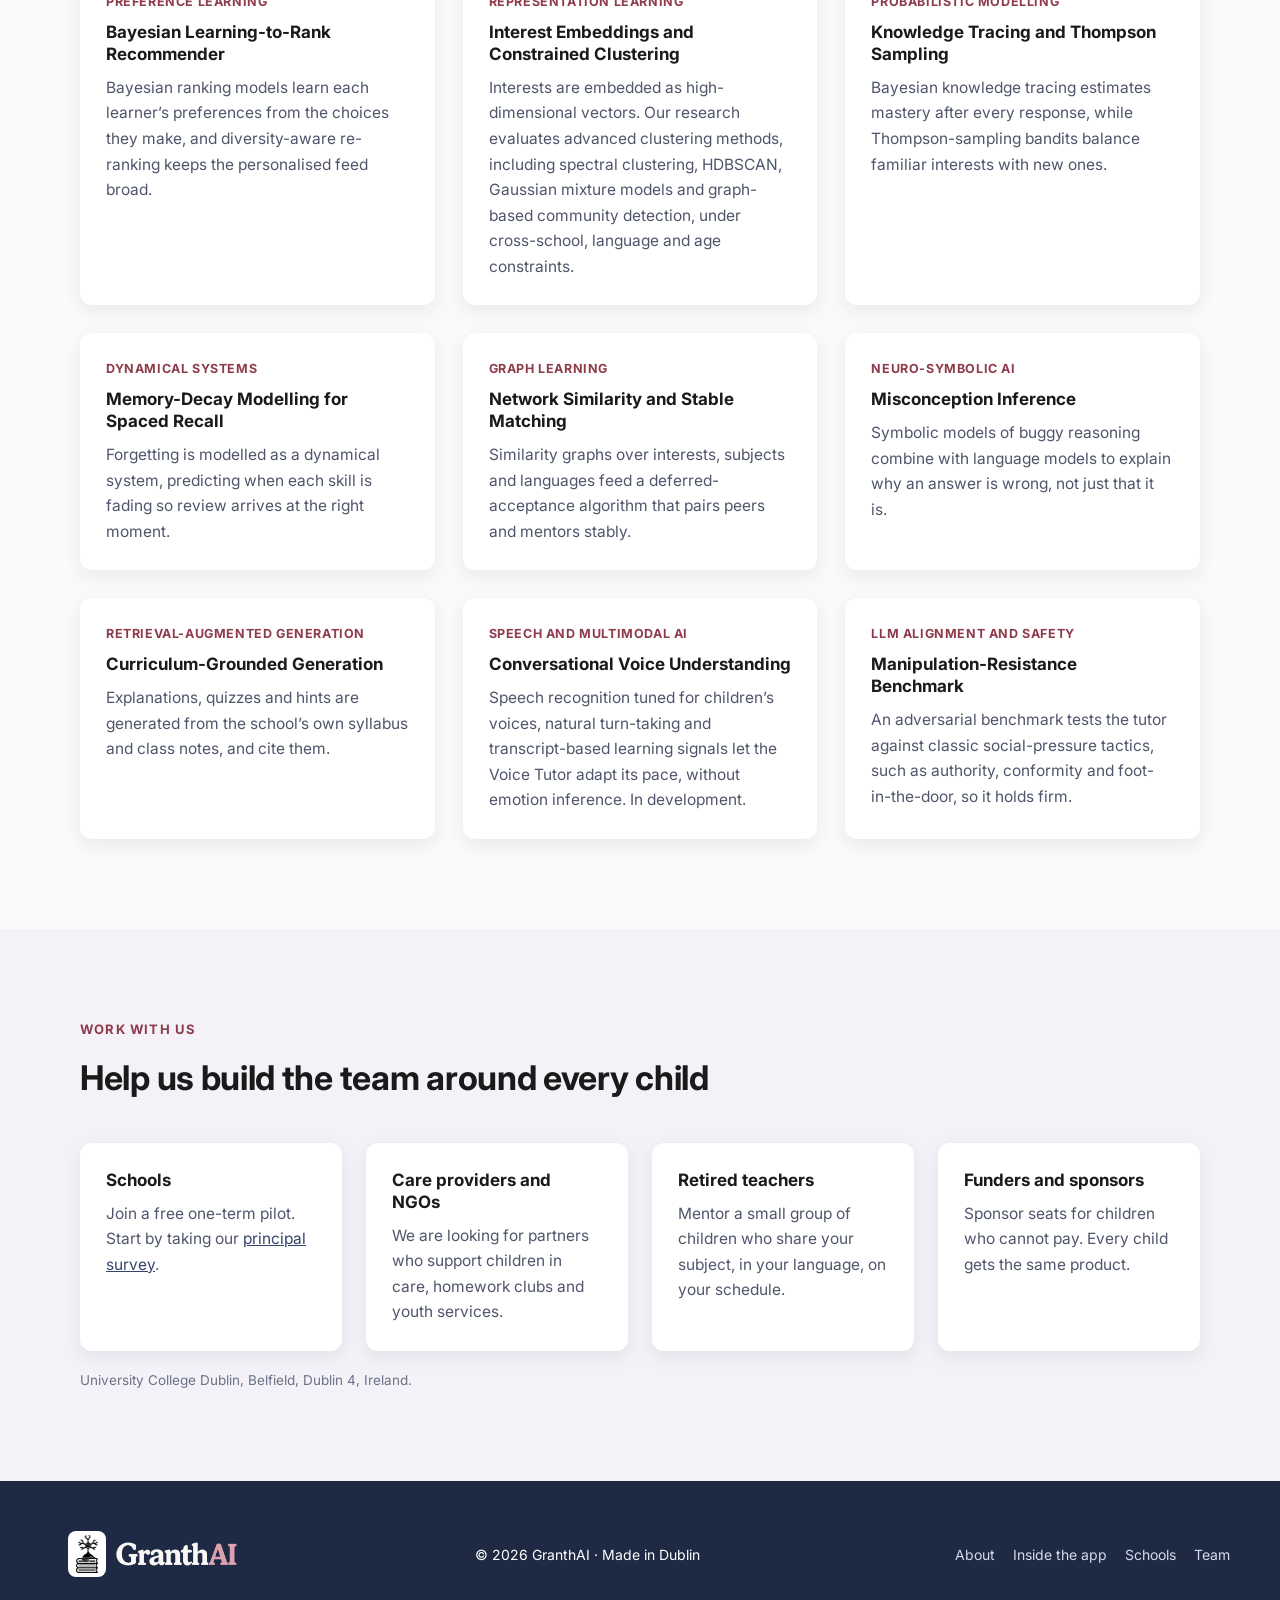
==== commit 073e27bc: "Describe advanced clustering methods; formal Methods heading in the app demo Co-Authored-By: Claude " ====
--- a/site/index.html
+++ b/site/index.html
@@ -172,8 +172,8 @@
         <div class="algo reveal">
             <span class="n">3.</span>
             <h3>Constrained Interest Clustering</h3>
-            <p class="metric">Spherical k-means++ · 10 restarts · 2+ schools per club</p>
-            <p>Learners&rsquo; interest embeddings are clustered on the unit sphere. Clubs of up to four must mix schools, share a language and stay close in age.</p>
+            <p class="metric">Spectral · density-based (HDBSCAN) · mixture models · 2+ schools per club</p>
+            <p>Learners&rsquo; interest embeddings are grouped with research-grade clustering, from spectral and density-based methods to Gaussian mixture models, under constraints so clubs of up to four mix schools, share a language and stay close in age.</p>
         </div>
         <div class="algo reveal">
             <span class="n">4.</span>
@@ -528,7 +528,7 @@
         <div class="card reveal">
             <span class="who">Representation learning</span>
             <h3>Interest Embeddings and Constrained Clustering</h3>
-            <p>Interests are embedded as high-dimensional vectors and clustered with spherical k-means++ under cross-school, language and age constraints.</p>
+            <p>Interests are embedded as high-dimensional vectors. Our research evaluates advanced clustering methods, including spectral clustering, HDBSCAN, Gaussian mixture models and graph-based community detection, under cross-school, language and age constraints.</p>
         </div>
         <div class="card reveal">
             <span class="who">Probabilistic modelling</span>
@@ -592,7 +592,7 @@
     <div><a href="#about">About</a><a href="#app">Inside the app</a><a href="#survey">Schools</a><a href="#team">Team</a></div>
 </footer>
 
-<script src="app-demo.js?v=5" defer></script>
+<script src="app-demo.js?v=6" defer></script>
 <script src="site.js?v=4" defer></script>
 </body>
 </html>
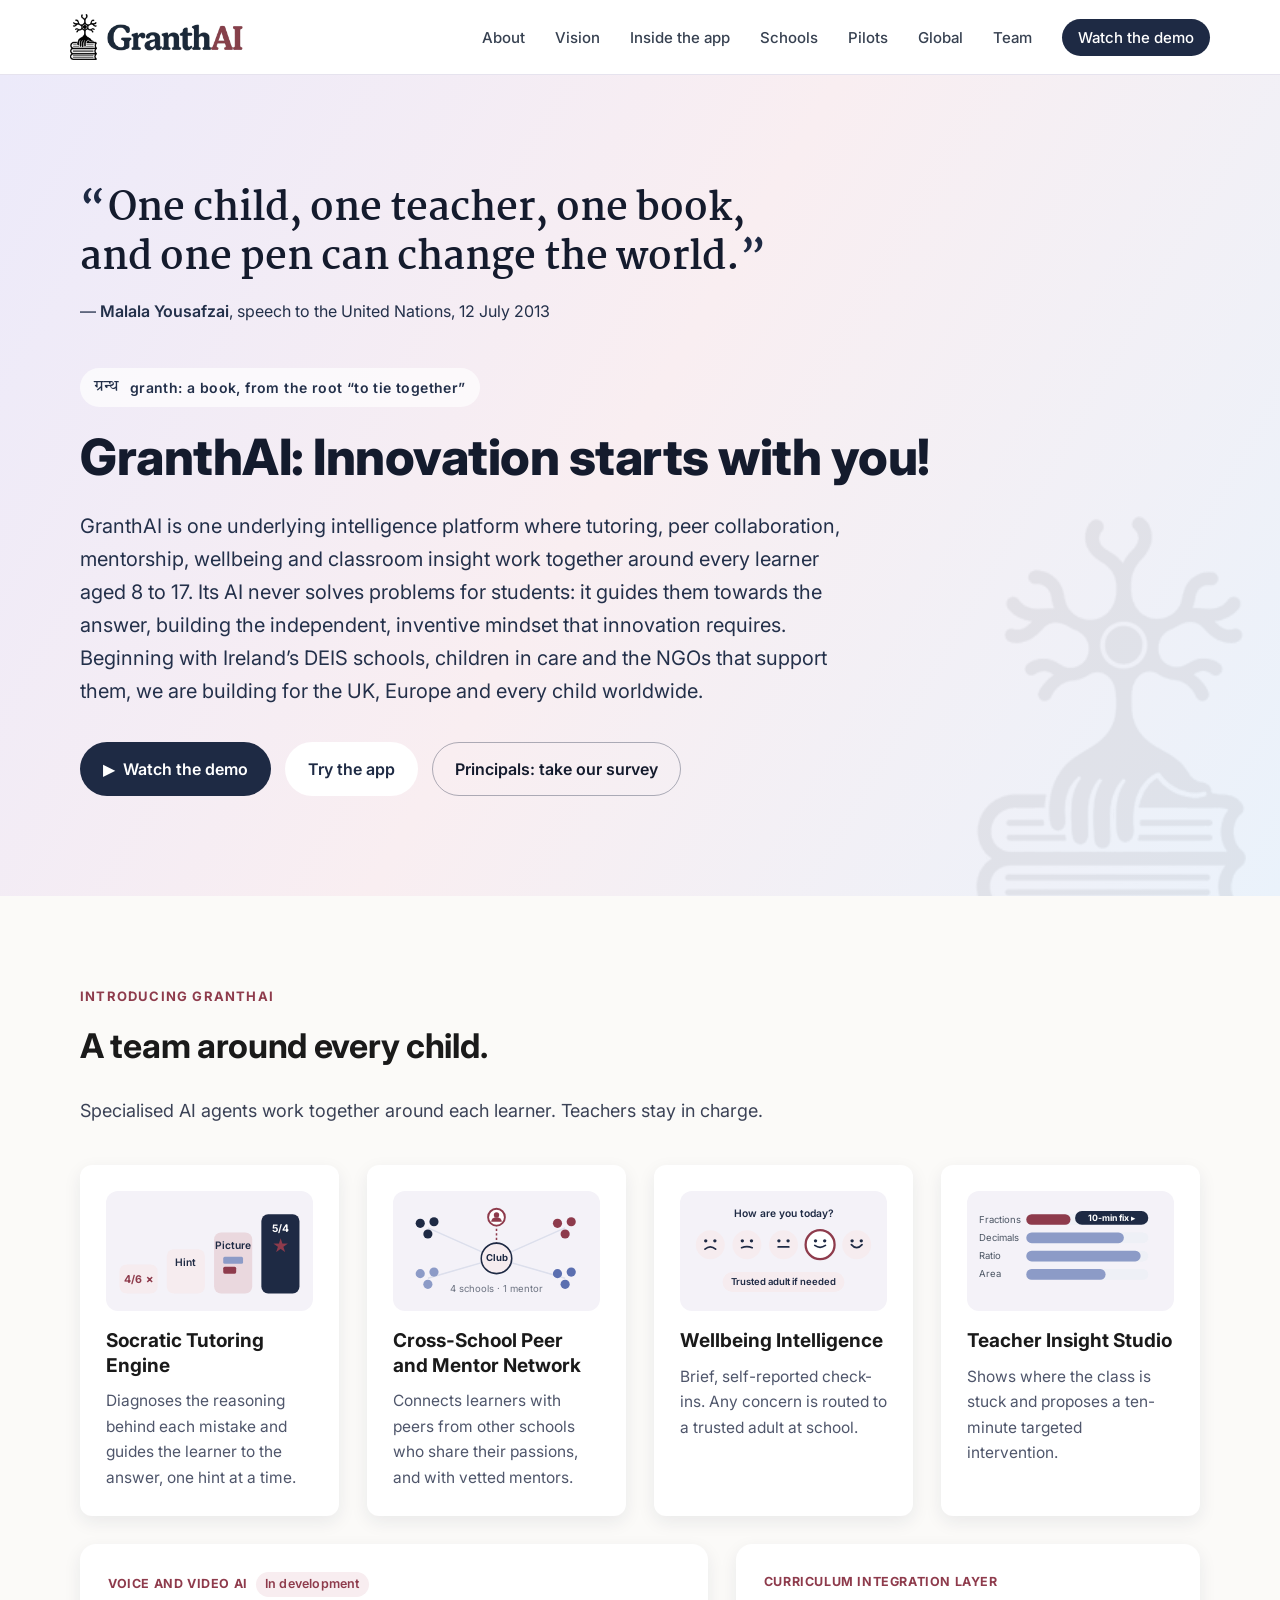
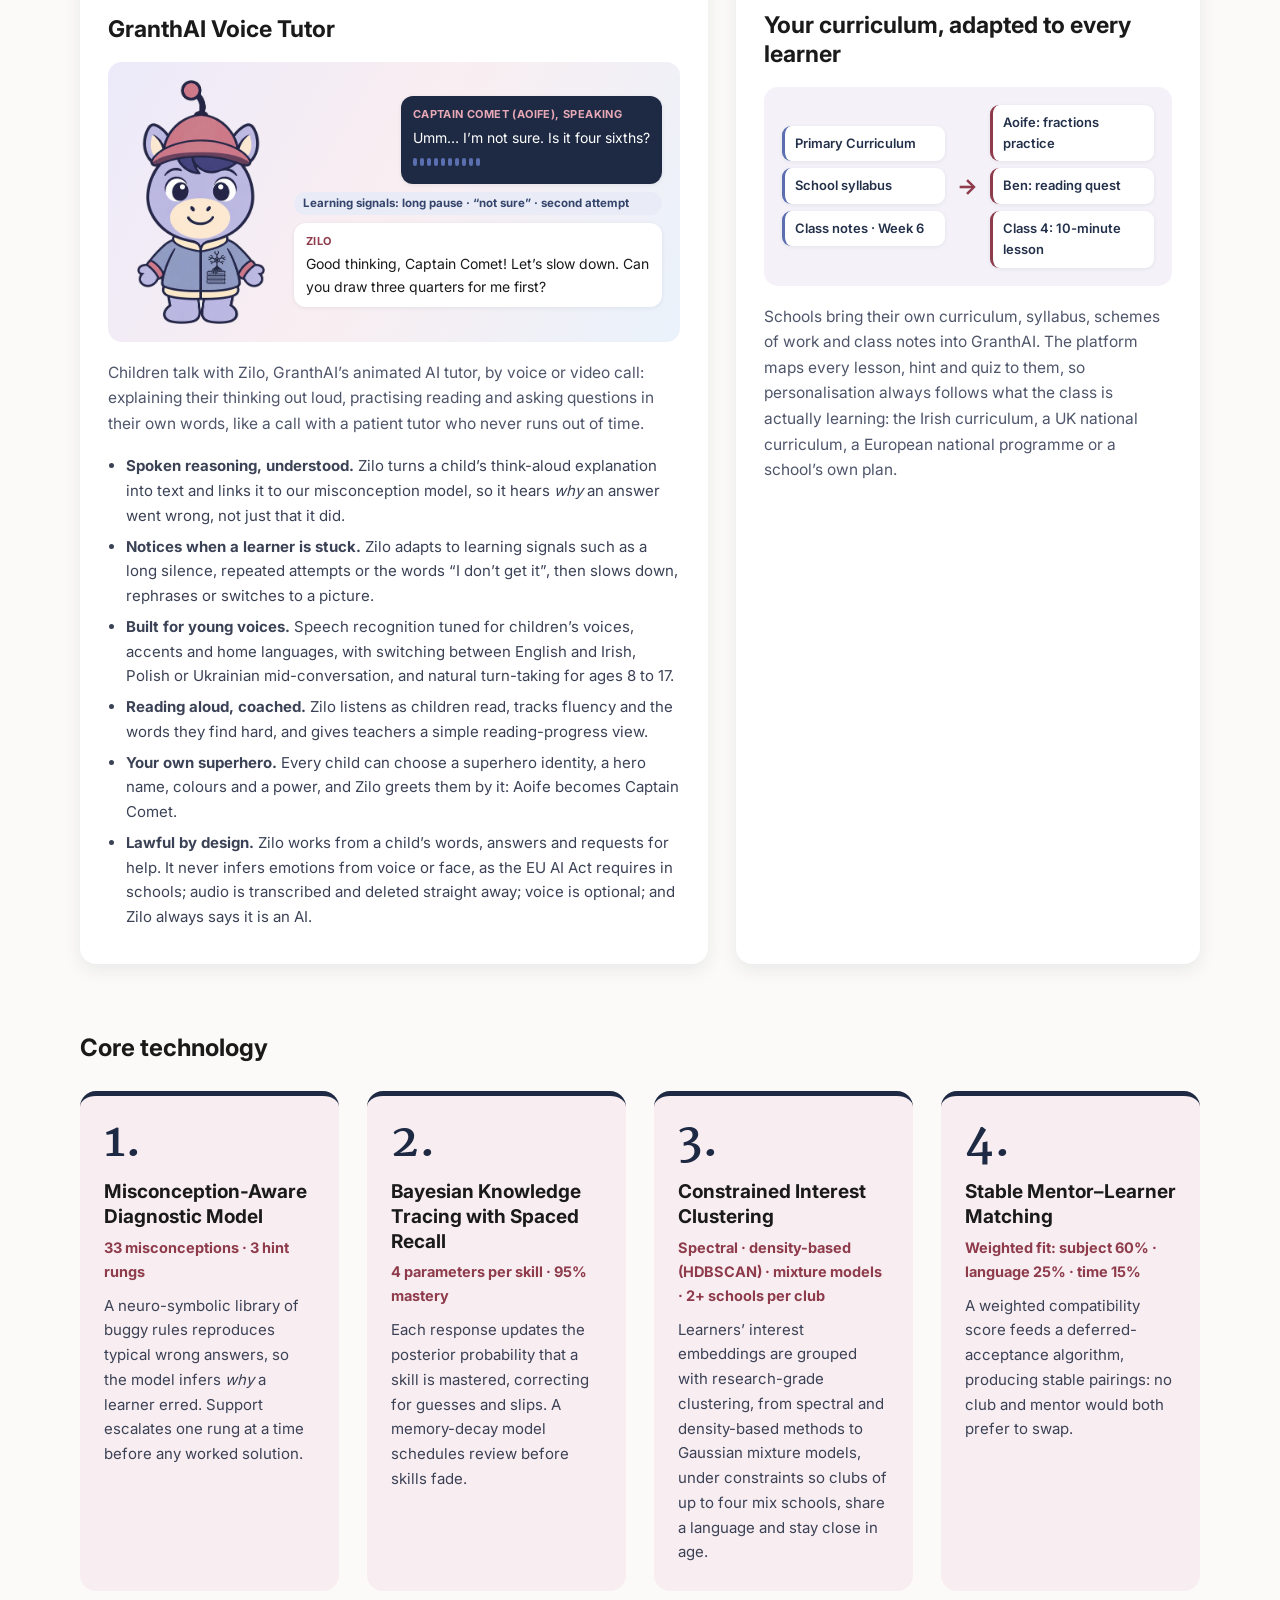
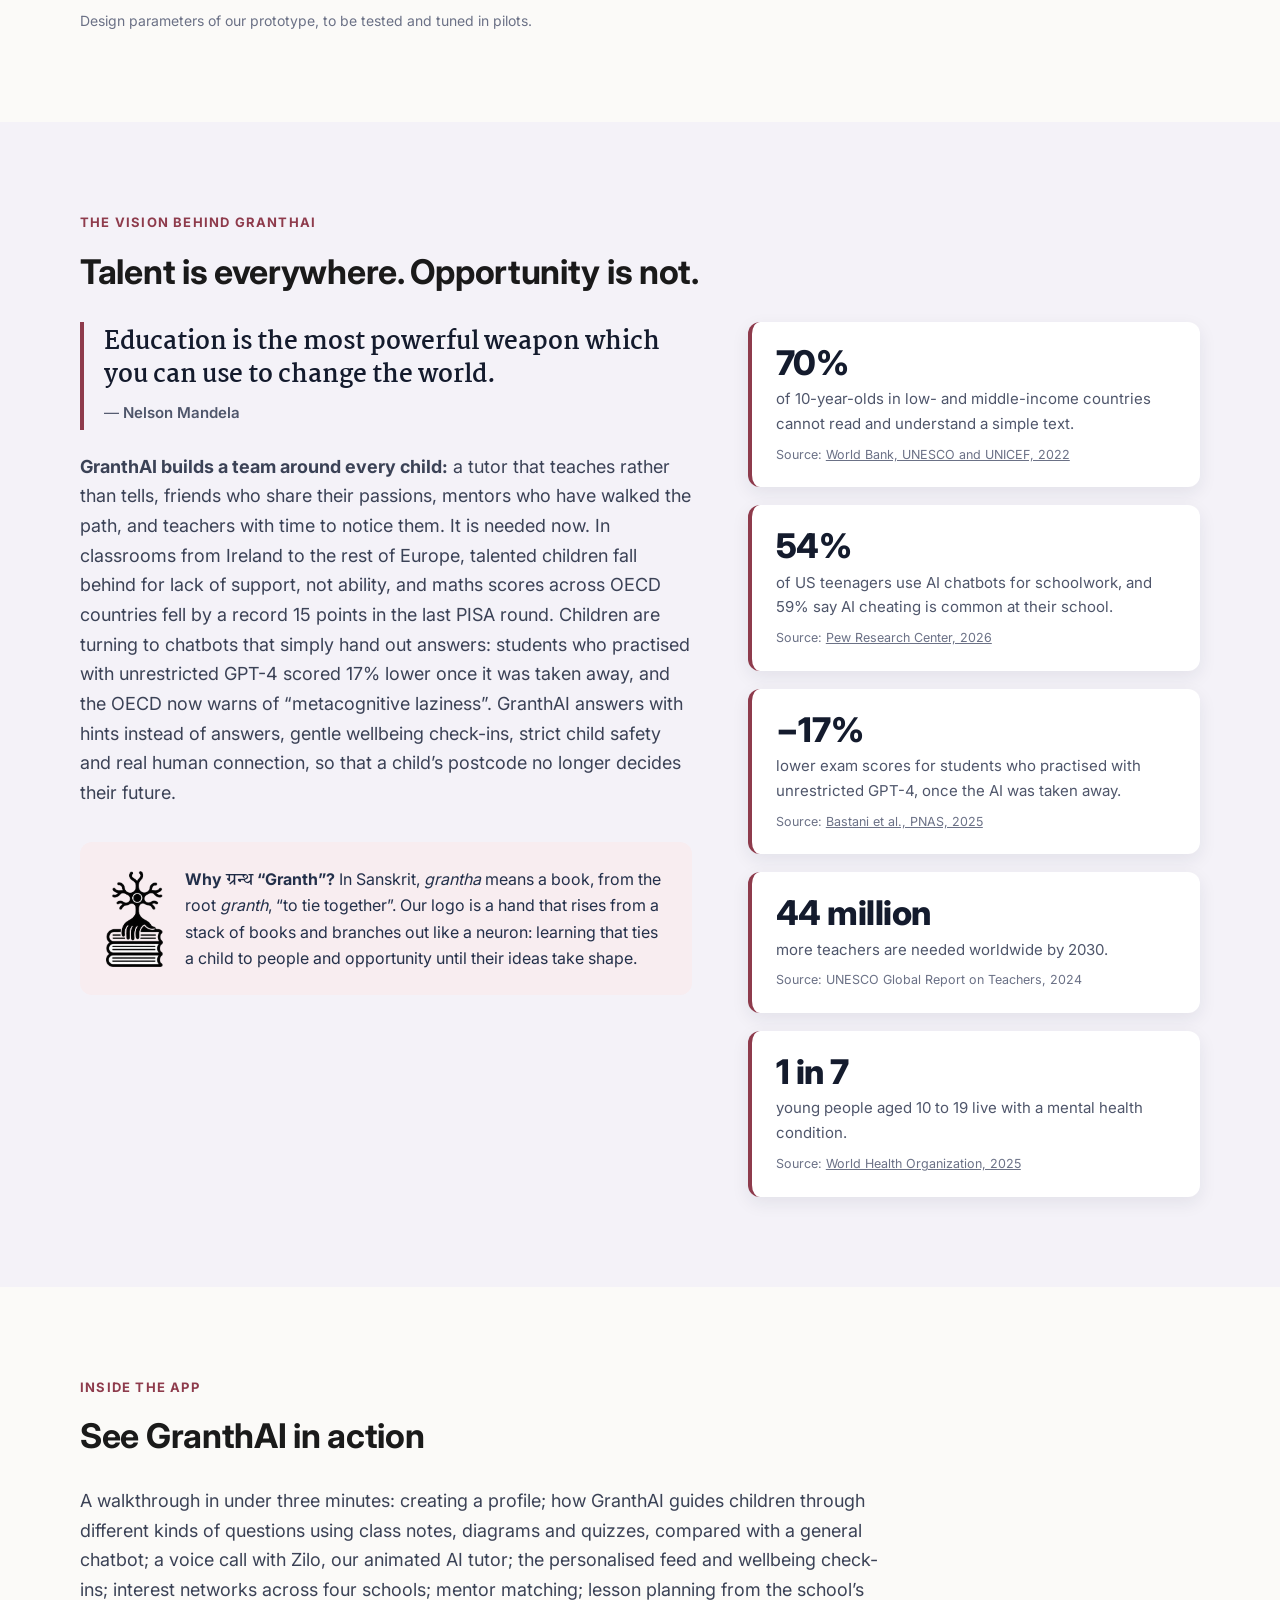
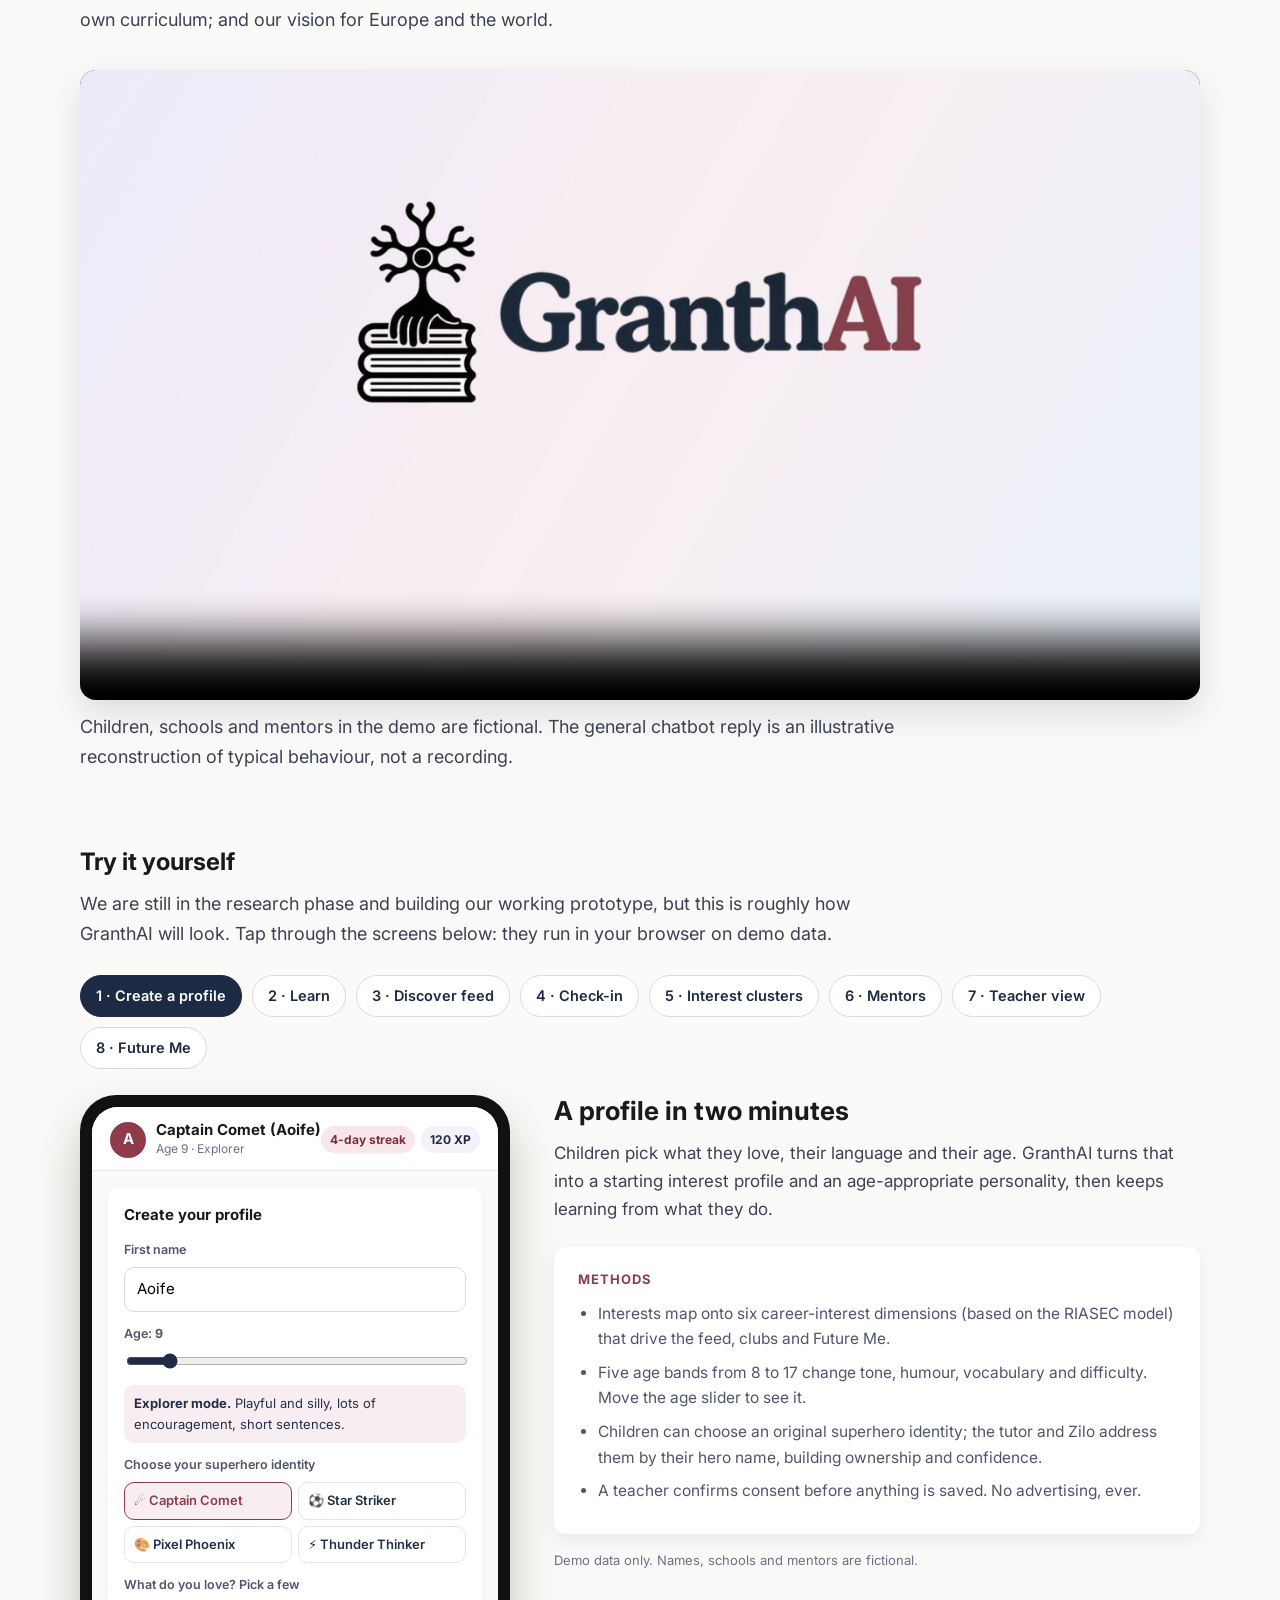
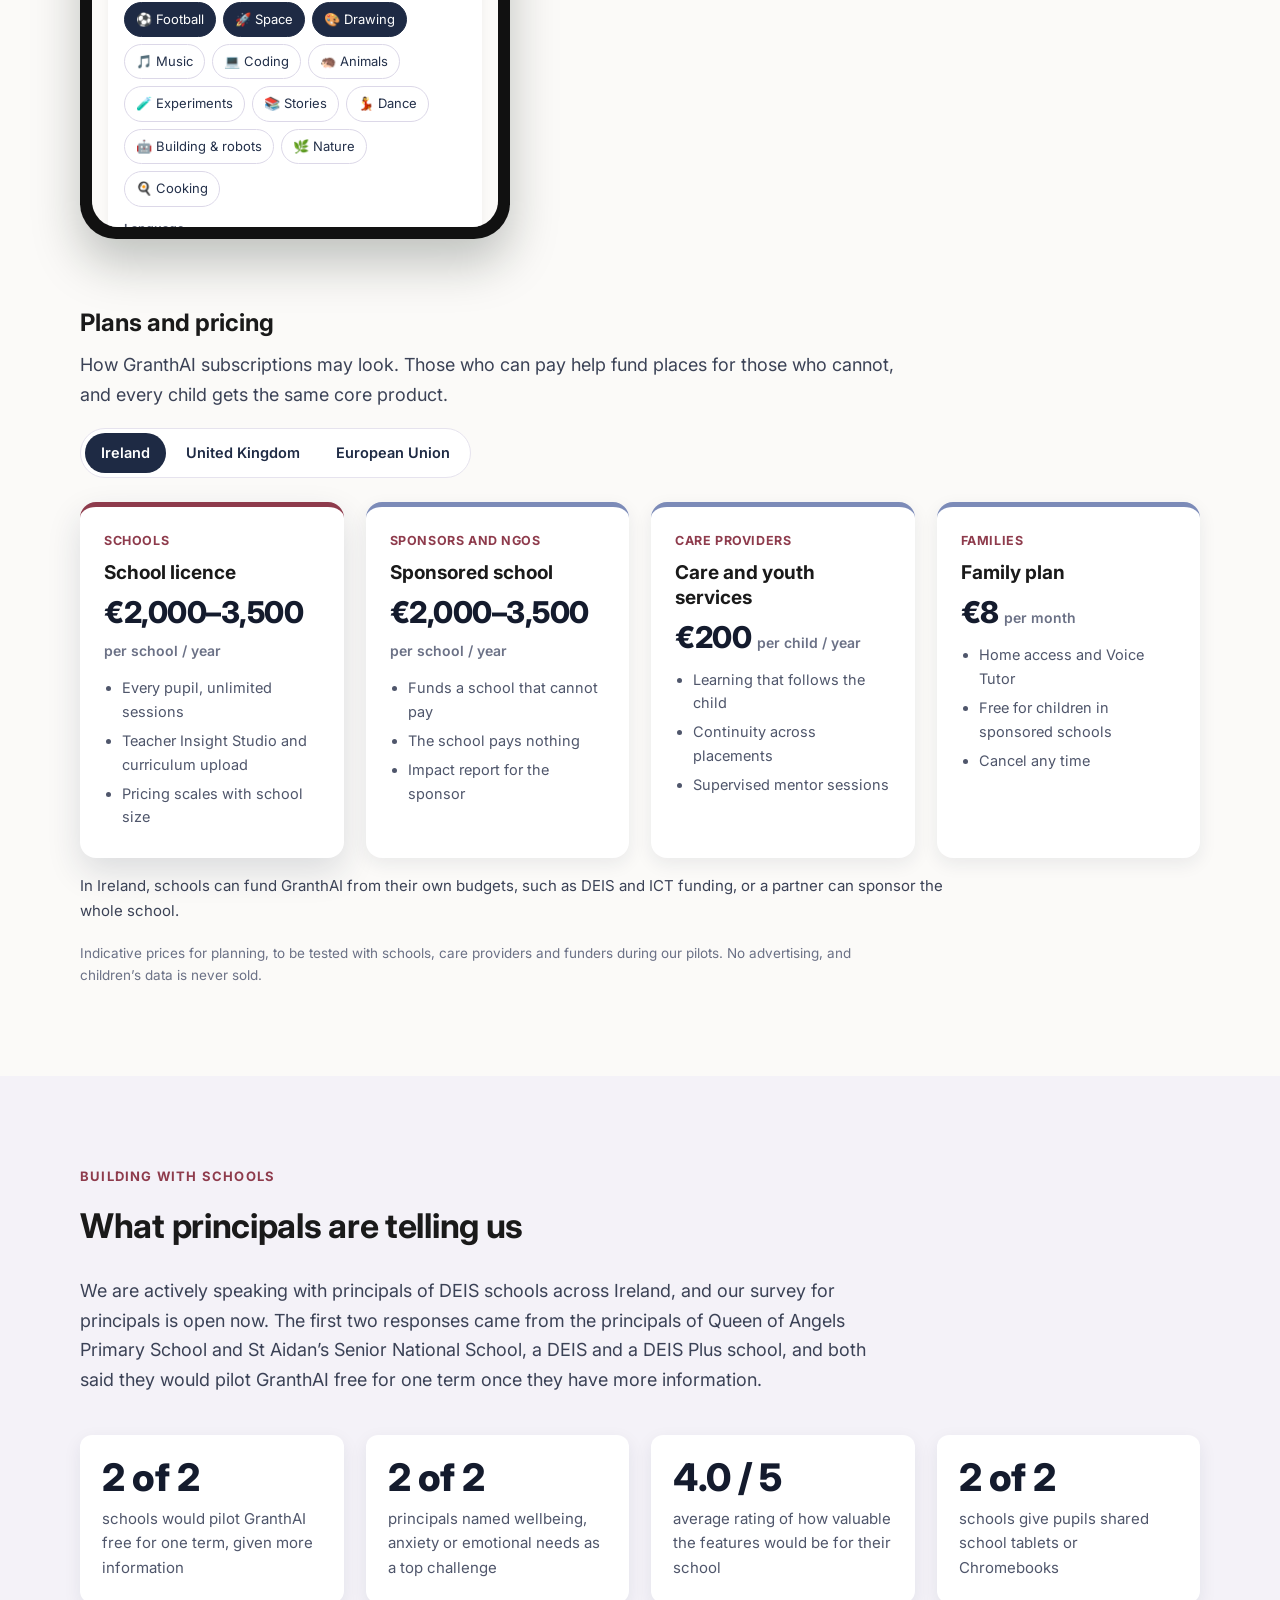
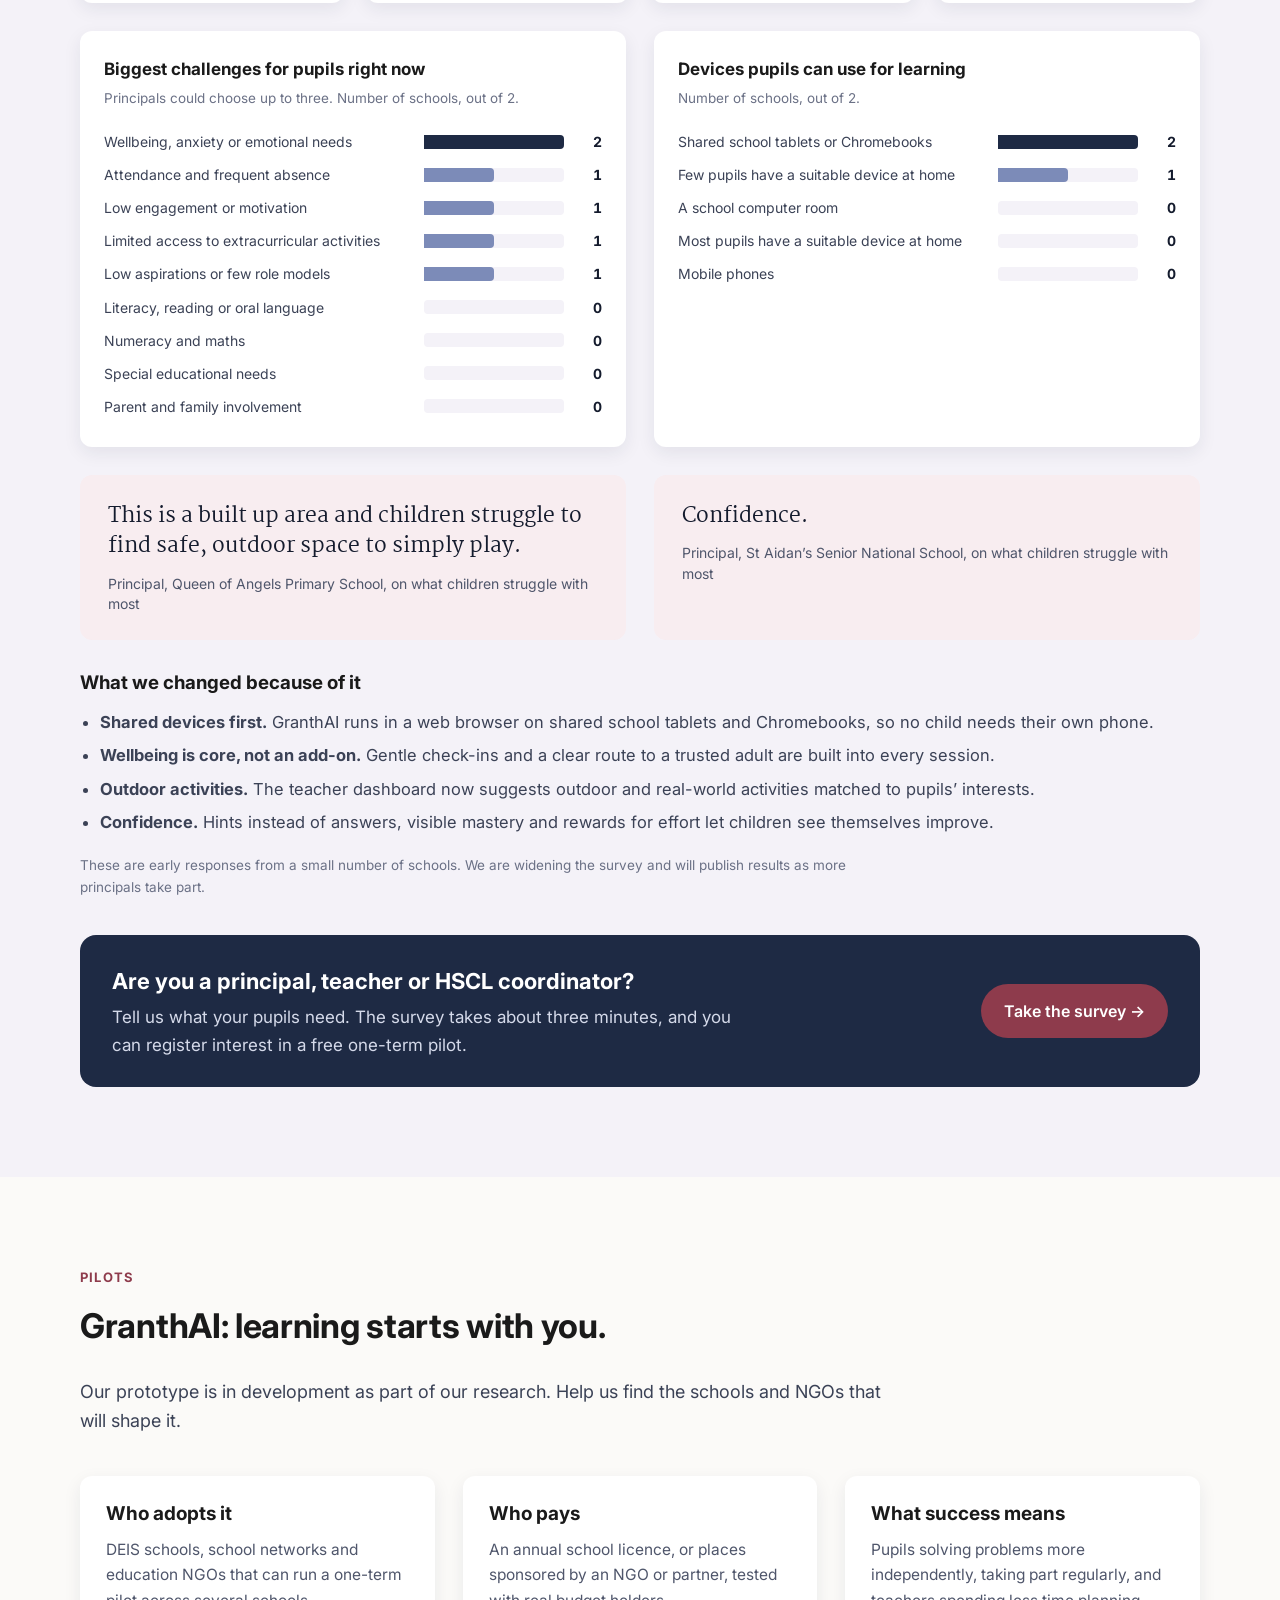
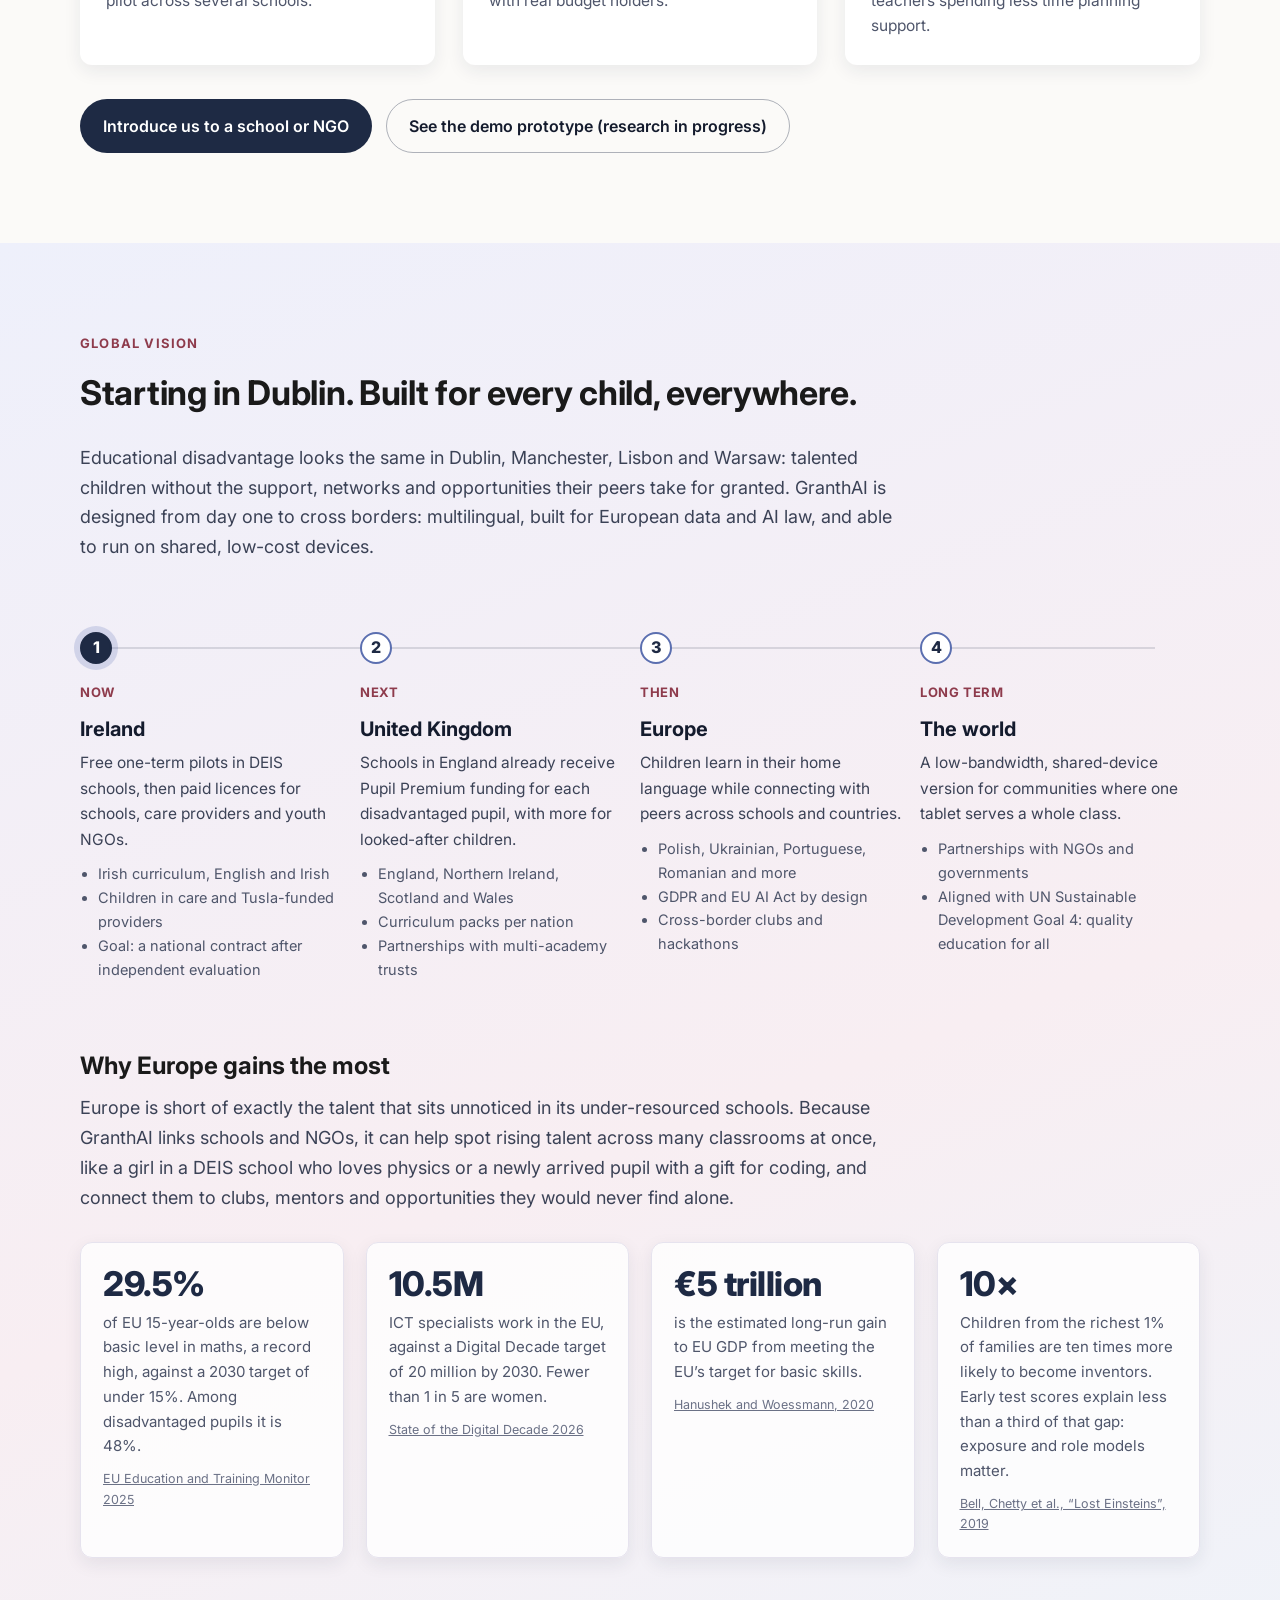
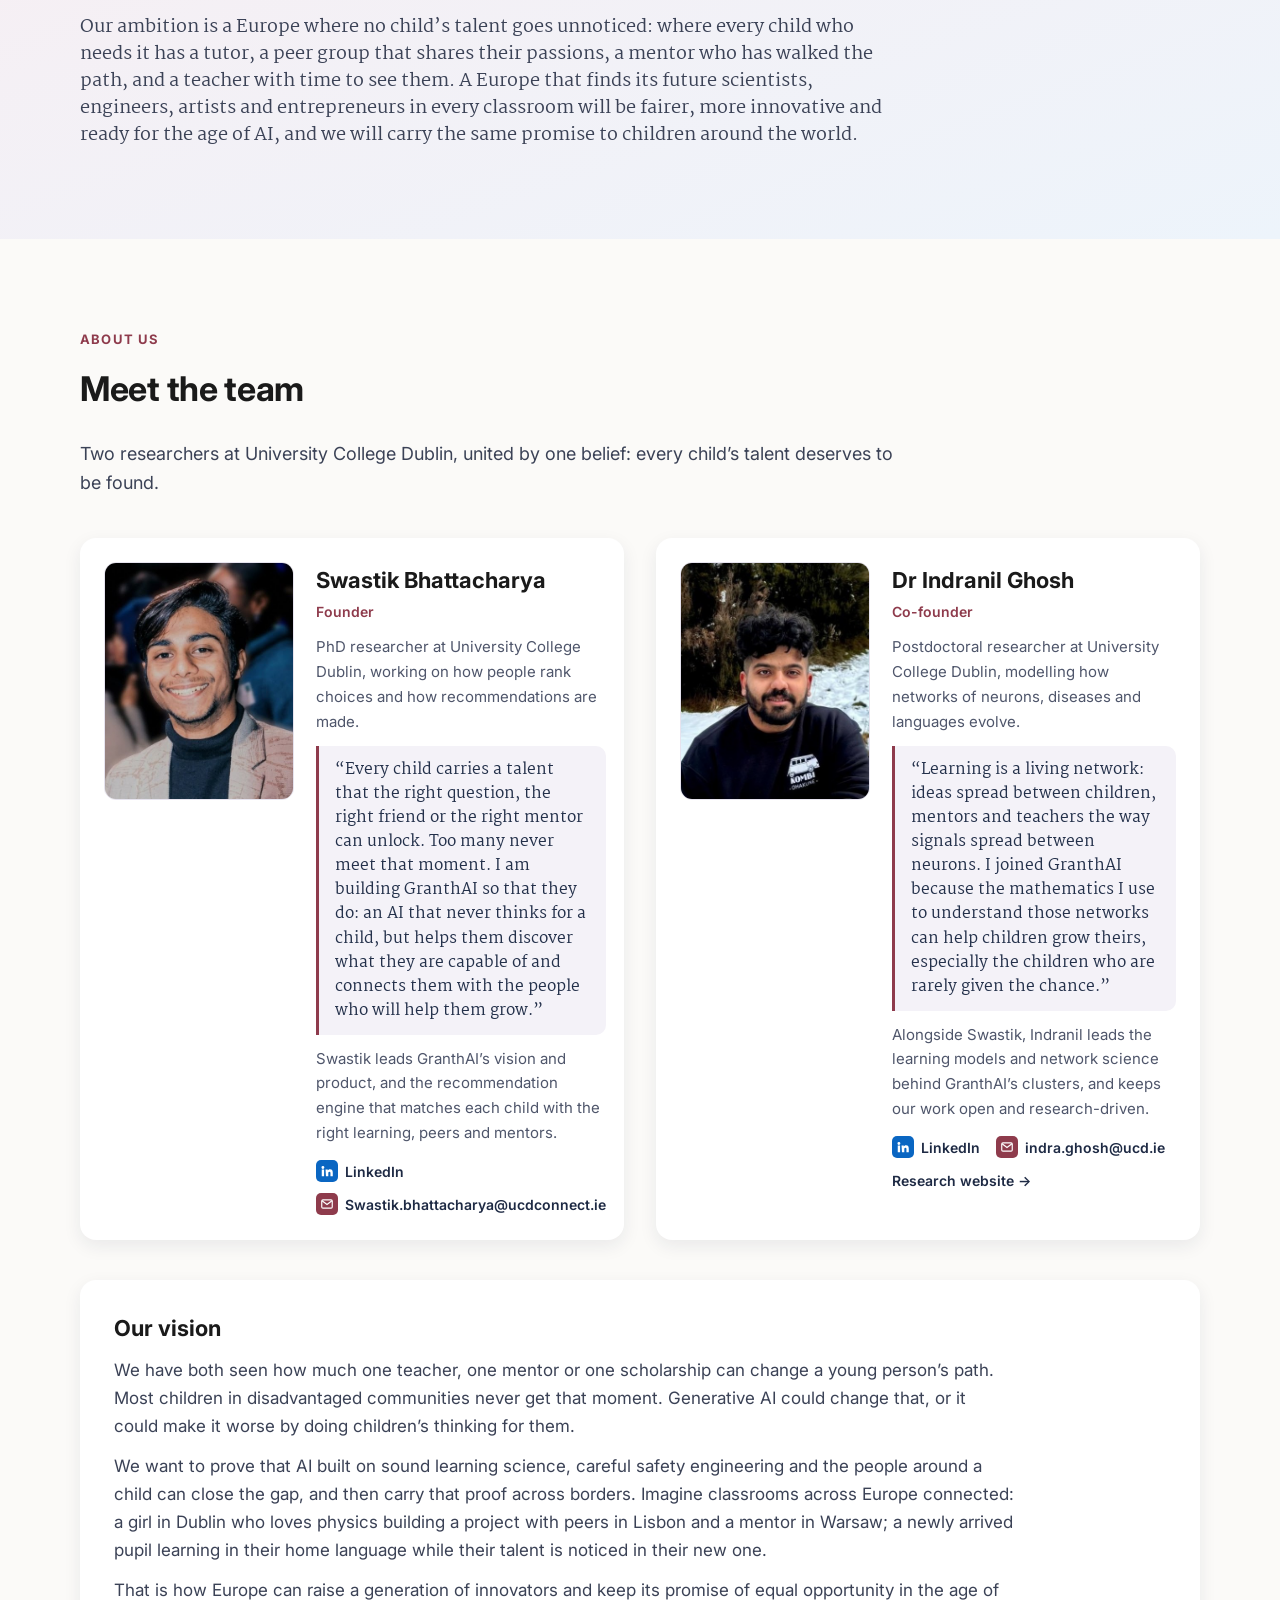
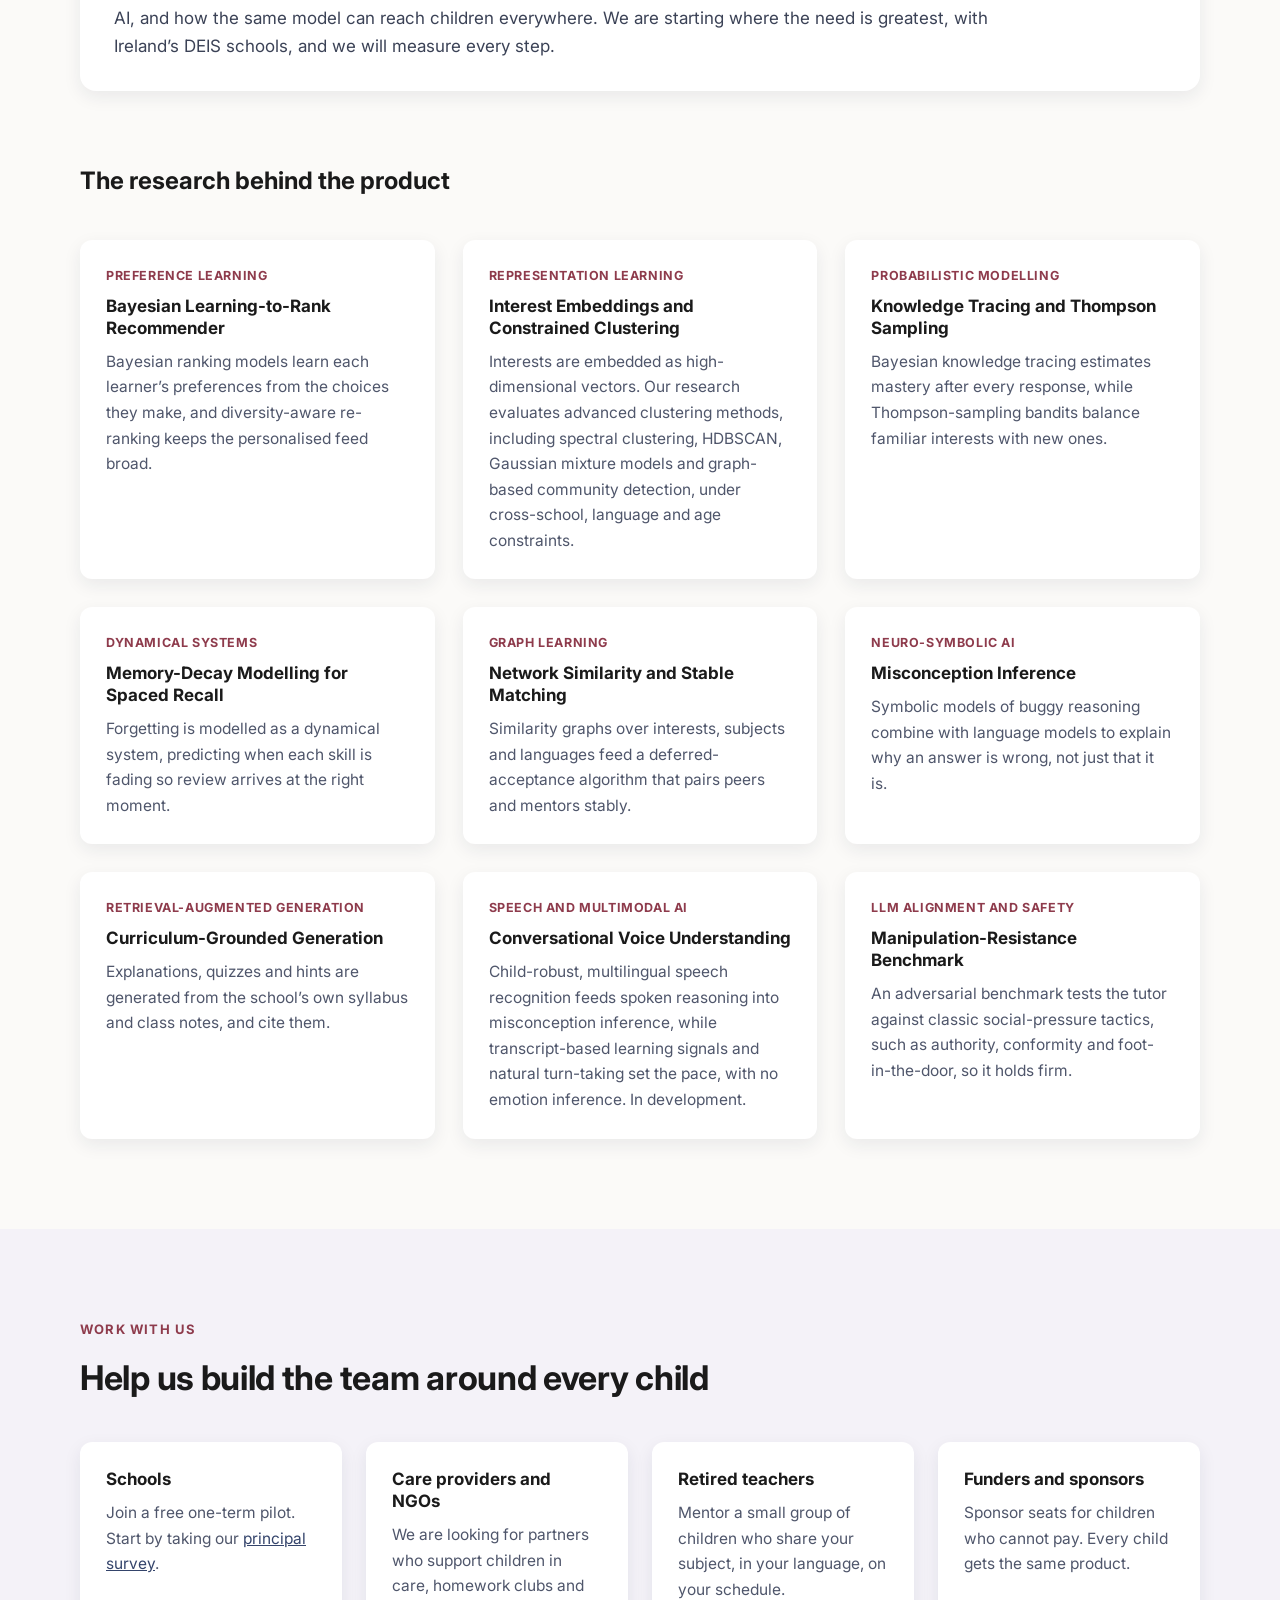
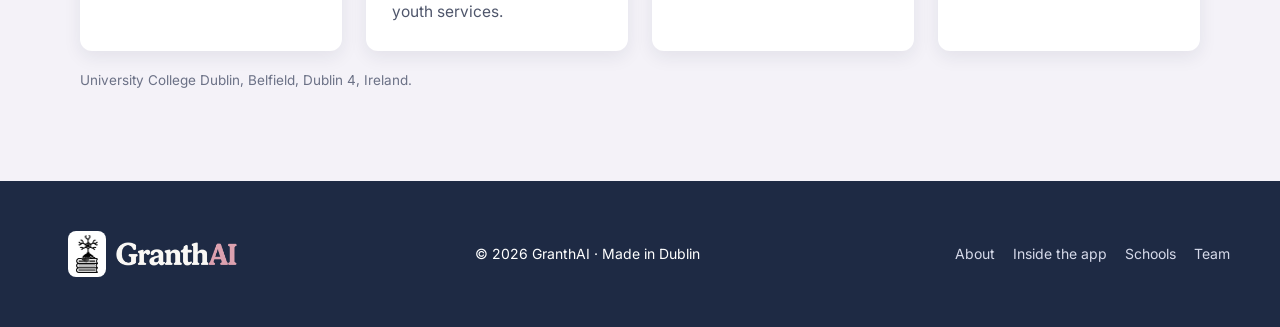
==== commit 09689172: "Zilo replaces Nova; voice-tech novelty, superhero identities, Dr Indranil; video sources for v5 Co-A" ====
--- a/site/index.html
+++ b/site/index.html
@@ -12,7 +12,7 @@
 <link rel="icon" href="favicon.png?v=4" type="image/png">
 <link rel="apple-touch-icon" href="apple-touch-icon.png?v=4">
 <link rel="preload" href="fonts/Inter.woff" as="font" type="font/woff" crossorigin>
-<link rel="stylesheet" href="style.css?v=4">
+<link rel="stylesheet" href="style.css?v=5">
 </head>
 
 <body>
@@ -115,30 +115,22 @@
             <span class="tagline">Voice and video AI <em>In development</em></span>
             <h3>GranthAI Voice Tutor</h3>
             <div class="voice-demo">
-                <svg class="nova nova-anim" viewBox="0 0 150 150" role="img" aria-label="Nova, GranthAI's original animated AI tutor: a friendly round character with neuron-like sprouts on its head">
-<ellipse cx="75" cy="144" rx="32" ry="4" fill="rgba(30,42,68,0.14)"/>
-<g class="float">
-<path d="M75 40 V22 M75 28 L63 16 M75 28 L87 16" stroke="#1E2A44" stroke-width="4" stroke-linecap="round" fill="none"/>
-<circle cx="63" cy="15" r="4" fill="#8E3B4C"/><circle cx="87" cy="15" r="4" fill="#8E3B4C"/><circle cx="75" cy="20" r="4.5" fill="#8E3B4C"/>
-<ellipse cx="75" cy="88" rx="47" ry="50" fill="#5B6FB0"/>
-<ellipse cx="75" cy="106" rx="29" ry="26" fill="#DCE1F3"/>
-<g class="blink"><circle cx="57" cy="78" r="11.5" fill="#fff"/><circle cx="93" cy="78" r="11.5" fill="#fff"/><circle cx="59" cy="80" r="5.8" fill="#141B2D"/><circle cx="95" cy="80" r="5.8" fill="#141B2D"/></g>
-<circle cx="47" cy="96" r="5" fill="#E8A8B6" opacity="0.85"/><circle cx="103" cy="96" r="5" fill="#E8A8B6" opacity="0.85"/>
-<path d="M65 97 Q75 106 85 97" stroke="#141B2D" stroke-width="3" stroke-linecap="round" fill="none"/>
-</g>
-</svg>
+                <img class="zilo" src="assets/zilo.png" width="150" height="286" alt="Zilo, GranthAI's animated AI tutor: a friendly purple character in a red cap and a jacket with the GranthAI logo">
                 <div class="vchat">
-                    <div class="b kid"><small>Aoife, speaking</small>Umm&hellip; I&rsquo;m not sure. Is it four sixths?<div class="wave" aria-hidden="true"><i></i><i></i><i></i><i></i><i></i><i></i><i></i><i></i><i></i><i></i></div></div>
+                    <div class="b kid"><small>Captain Comet (Aoife), speaking</small>Umm&hellip; I&rsquo;m not sure. Is it four sixths?<div class="wave" aria-hidden="true"><i></i><i></i><i></i><i></i><i></i><i></i><i></i><i></i><i></i><i></i></div></div>
                     <span class="signal">Learning signals: long pause &middot; &ldquo;not sure&rdquo; &middot; second attempt</span>
-                    <div class="b"><small>Nova</small>Good thinking! Let&rsquo;s slow down. Can you draw three quarters for me first?</div>
+                    <div class="b"><small>Zilo</small>Good thinking, Captain Comet! Let&rsquo;s slow down. Can you draw three quarters for me first?</div>
                 </div>
             </div>
-            <p>Children talk with Nova, GranthAI&rsquo;s animated AI tutor, by voice or video call: explaining their thinking out loud,
+            <p>Children talk with Zilo, GranthAI&rsquo;s animated AI tutor, by voice or video call: explaining their thinking out loud,
             practising reading and asking questions in their own words, like a call with a patient tutor who never runs out of time.</p>
             <ul>
-                <li><b>Notices when a learner is stuck.</b> Nova adapts to learning signals such as a long silence, repeated attempts or the words &ldquo;I don&rsquo;t get it&rdquo;, then slows down, rephrases or switches to a picture.</li>
-                <li><b>Natural, multilingual speech.</b> Child-friendly voices and turn-taking designed for ages 8 to 17, in the learner&rsquo;s own language.</li>
-                <li><b>Lawful by design.</b> Nova works from a child&rsquo;s words, answers and requests for help. It never infers emotions from voice or face, as the EU AI Act requires in schools; audio is transcribed and deleted straight away; voice is optional; and Nova always says it is an AI.</li>
+                <li><b>Spoken reasoning, understood.</b> Zilo turns a child&rsquo;s think-aloud explanation into text and links it to our misconception model, so it hears <i>why</i> an answer went wrong, not just that it did.</li>
+                <li><b>Notices when a learner is stuck.</b> Zilo adapts to learning signals such as a long silence, repeated attempts or the words &ldquo;I don&rsquo;t get it&rdquo;, then slows down, rephrases or switches to a picture.</li>
+                <li><b>Built for young voices.</b> Speech recognition tuned for children&rsquo;s voices, accents and home languages, with switching between English and Irish, Polish or Ukrainian mid-conversation, and natural turn-taking for ages 8 to 17.</li>
+                <li><b>Reading aloud, coached.</b> Zilo listens as children read, tracks fluency and the words they find hard, and gives teachers a simple reading-progress view.</li>
+                <li><b>Your own superhero.</b> Every child can choose a superhero identity, a hero name, colours and a power, and Zilo greets them by it: Aoife becomes Captain Comet.</li>
+                <li><b>Lawful by design.</b> Zilo works from a child&rsquo;s words, answers and requests for help. It never infers emotions from voice or face, as the EU AI Act requires in schools; audio is transcribed and deleted straight away; voice is optional; and Zilo always says it is an AI.</li>
             </ul>
         </article>
         <article class="flag-card reveal" id="curriculum">
@@ -255,7 +247,7 @@
     <h2 id="demo">See GranthAI in action</h2>
     <p class="intro">
         A walkthrough in under three minutes: creating a profile; how GranthAI guides children through different kinds of
-        questions using class notes, diagrams and quizzes, compared with a general chatbot; a voice call with Nova, our
+        questions using class notes, diagrams and quizzes, compared with a general chatbot; a voice call with Zilo, our
         animated AI tutor; the personalised feed and wellbeing check-ins; interest networks across four schools; mentor
         matching; lesson planning from the school&rsquo;s own curriculum; and our vision for Europe and the world.
     </p>
@@ -482,15 +474,15 @@
             </div>
         </article>
         <article class="person reveal">
-            <img src="assets/indranil-portrait.jpg" alt="Indranil Ghosh" loading="lazy">
+            <img src="assets/indranil-portrait.jpg" alt="Dr Indranil Ghosh" loading="lazy">
             <div class="body">
-                <h3>Indranil Ghosh</h3>
+                <h3>Dr Indranil Ghosh</h3>
                 <div class="role">Co-founder</div>
                 <p>Postdoctoral researcher at University College Dublin, modelling how networks of neurons, diseases and languages evolve.</p>
                 <blockquote class="say">&ldquo;Learning is a living network: ideas spread between children, mentors and teachers the way signals spread between neurons. I joined GranthAI because the mathematics I use to understand those networks can help children grow theirs, especially the children who are rarely given the chance.&rdquo;</blockquote>
                 <p>Alongside Swastik, Indranil leads the learning models and network science behind GranthAI&rsquo;s clusters, and keeps our work open and research-driven.</p>
                 <div class="links">
-                    <a href="https://www.linkedin.com/in/indra-ghosh-ph-d-1390a5299" target="_blank" rel="noopener" aria-label="Indranil Ghosh on LinkedIn"><span class="li-badge" aria-hidden="true"><svg viewBox="0 0 24 24"><path d="M4.98 3.5a2.5 2.5 0 1 1 0 5 2.5 2.5 0 0 1 0-5zM3 9.5h4V21H3zM9.5 9.5h3.8v1.6h.06c.53-1 1.83-2.06 3.77-2.06 4.03 0 4.77 2.65 4.77 6.1V21h-4v-5.1c0-1.22-.02-2.78-1.7-2.78-1.7 0-1.96 1.33-1.96 2.7V21h-4z"/></svg></span>LinkedIn</a>
+                    <a href="https://www.linkedin.com/in/indra-ghosh-ph-d-1390a5299" target="_blank" rel="noopener" aria-label="Dr Indranil Ghosh on LinkedIn"><span class="li-badge" aria-hidden="true"><svg viewBox="0 0 24 24"><path d="M4.98 3.5a2.5 2.5 0 1 1 0 5 2.5 2.5 0 0 1 0-5zM3 9.5h4V21H3zM9.5 9.5h3.8v1.6h.06c.53-1 1.83-2.06 3.77-2.06 4.03 0 4.77 2.65 4.77 6.1V21h-4v-5.1c0-1.22-.02-2.78-1.7-2.78-1.7 0-1.96 1.33-1.96 2.7V21h-4z"/></svg></span>LinkedIn</a>
                     <a href="mailto:indra.ghosh@ucd.ie"><span class="mail-badge" aria-hidden="true"><svg viewBox="0 0 24 24"><rect x="3" y="5" width="18" height="14" rx="2"/><path d="M3.5 6.5l8.5 6.5 8.5-6.5"/></svg></span>indra.ghosh@ucd.ie</a>
                     <a href="https://indrag49.github.io/" target="_blank" rel="noopener">Research website &rarr;</a>
                 </div>
@@ -558,7 +550,7 @@
         <div class="card reveal">
             <span class="who">Speech and multimodal AI</span>
             <h3>Conversational Voice Understanding</h3>
-            <p>Speech recognition tuned for children&rsquo;s voices, natural turn-taking and transcript-based learning signals let the Voice Tutor adapt its pace, without emotion inference. In development.</p>
+            <p>Child-robust, multilingual speech recognition feeds spoken reasoning into misconception inference, while transcript-based learning signals and natural turn-taking set the pace, with no emotion inference. In development.</p>
         </div>
         <div class="card reveal">
             <span class="who">LLM alignment and safety</span>
@@ -592,7 +584,7 @@
     <div><a href="#about">About</a><a href="#app">Inside the app</a><a href="#survey">Schools</a><a href="#team">Team</a></div>
 </footer>
 
-<script src="app-demo.js?v=6" defer></script>
+<script src="app-demo.js?v=7" defer></script>
 <script src="site.js?v=4" defer></script>
 </body>
 </html>
--- a/site/style.css
+++ b/site/style.css
@@ -407,7 +407,7 @@
 .reveal { opacity: 0; transform: translateY(18px); transition: opacity .7s ease, transform .7s ease; }
 .reveal.in { opacity: 1; transform: none; }
 @media (prefers-reduced-motion: reduce) {
-    .roadmap.in .flight .plane, .roadmap.in .flight .trail, .roadmap.in .flight .plane svg, .nova-anim *, .wave i { animation: none !important; }
+    .roadmap.in .flight .plane, .roadmap.in .flight .trail, .roadmap.in .flight .plane svg, .voice-demo img.zilo, .wave i { animation: none !important; }
     .flight { display: none; }
     html { scroll-behavior: auto; }
     .reveal { opacity: 1; transform: none; transition: none; }
@@ -491,7 +491,7 @@
 .flag-card ul { margin: 0; padding-left: 18px; color: var(--text); font-size: 15px; }
 .flag-card li { margin-bottom: 6px; }
 .voice-demo { display: grid; grid-template-columns: 150px 1fr; gap: 18px; align-items: center; background: var(--grad); border-radius: 14px; padding: 18px; }
-.voice-demo svg.nova { width: 150px; height: 150px; display: block; }
+.voice-demo img.zilo { width: 128px; height: auto; justify-self: center; display: block; animation: float 3.2s ease-in-out infinite; }
 .vchat { display: grid; gap: 8px; font-size: 14px; }
 .vchat .b { background: #fff; border-radius: 12px; padding: 9px 12px; box-shadow: 0 1px 4px rgba(30,42,68,0.08); }
 .vchat .b.kid { justify-self: end; background: var(--forest); color: #fff; }
@@ -547,3 +547,8 @@
     .curr-flow .arrow { transform: rotate(90deg); justify-self: center; }
     .plans { grid-template-columns: 1fr; }
 }
+
+/* superhero identity chips in the app demo */
+.heroes { display: grid; grid-template-columns: 1fr 1fr; gap: 6px; }
+.hero-chip { font: inherit; font-size: 13px; font-weight: 600; text-align: left; border: 1.5px solid var(--line); background: #fff; color: var(--ink-2); border-radius: 10px; padding: 7px 9px; cursor: pointer; }
+.hero-chip[aria-pressed="true"] { border-color: var(--saffron); background: var(--leaf); color: var(--saffron); }
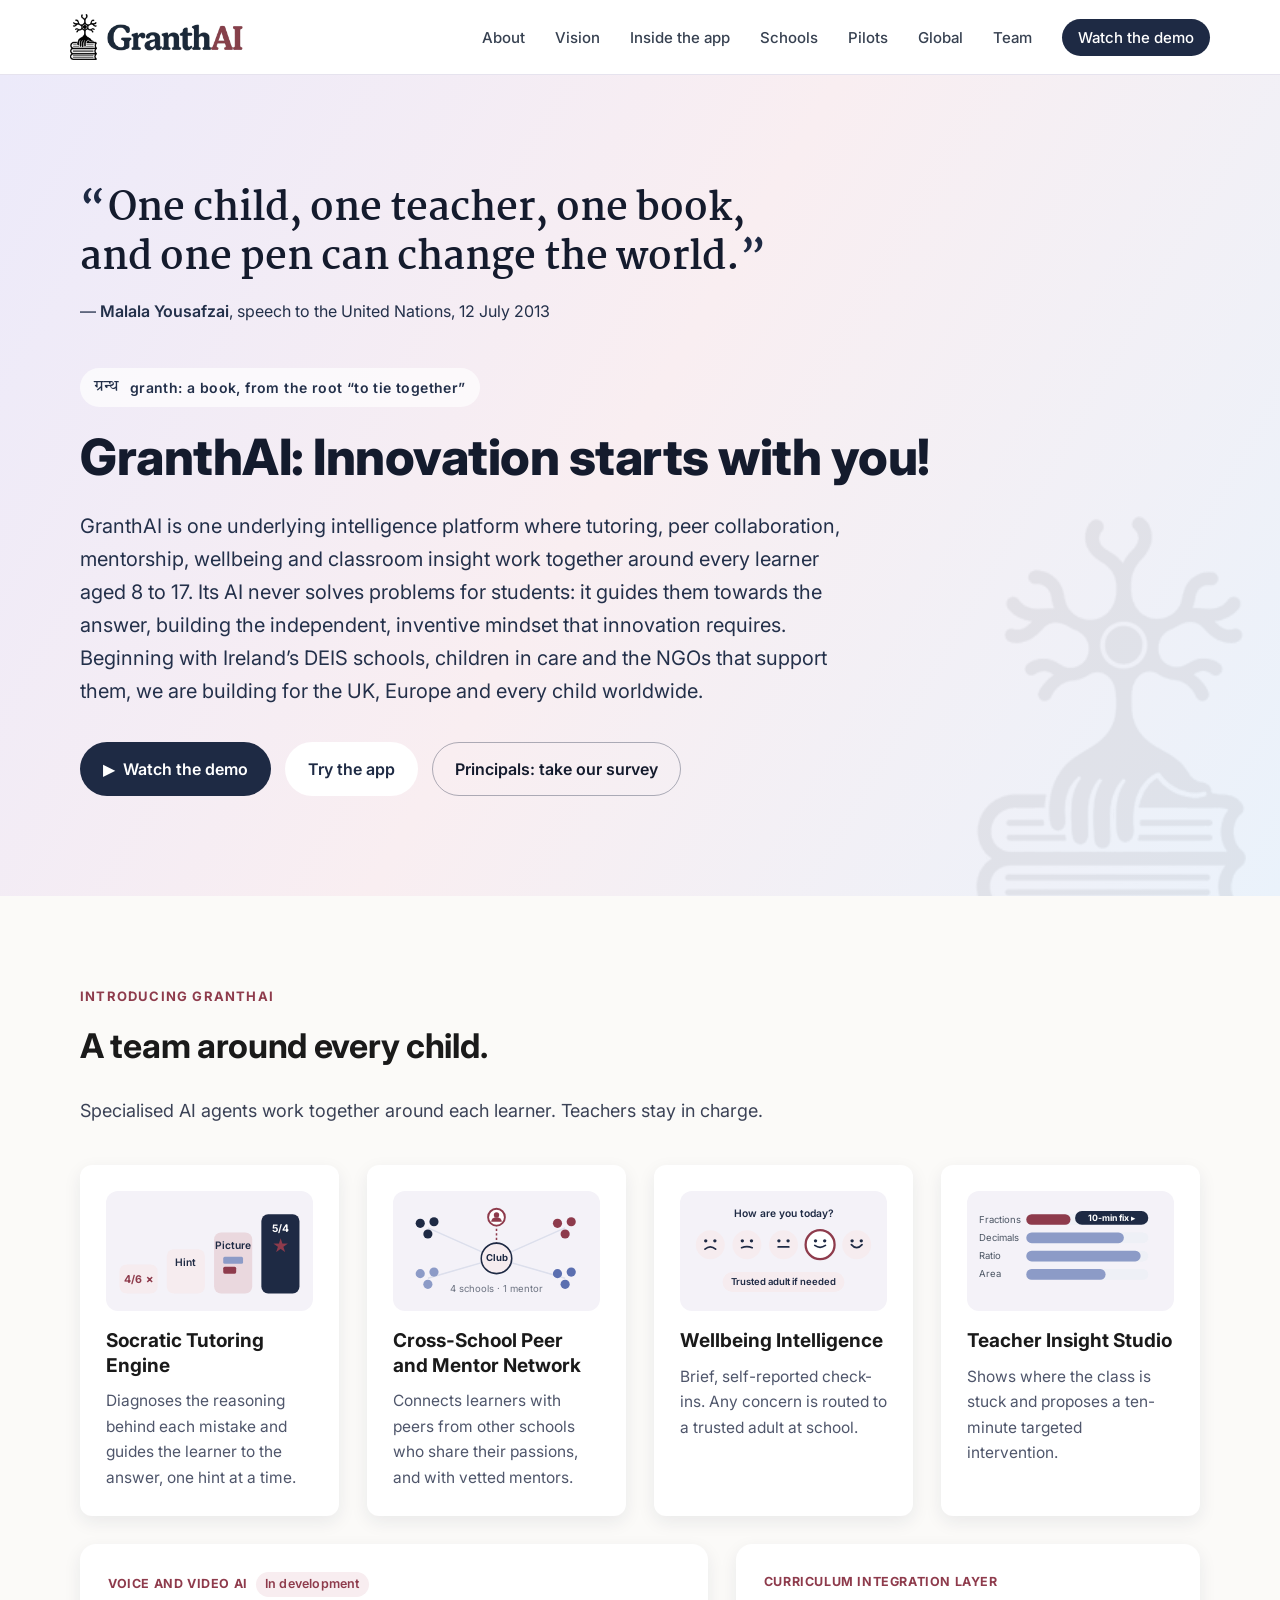
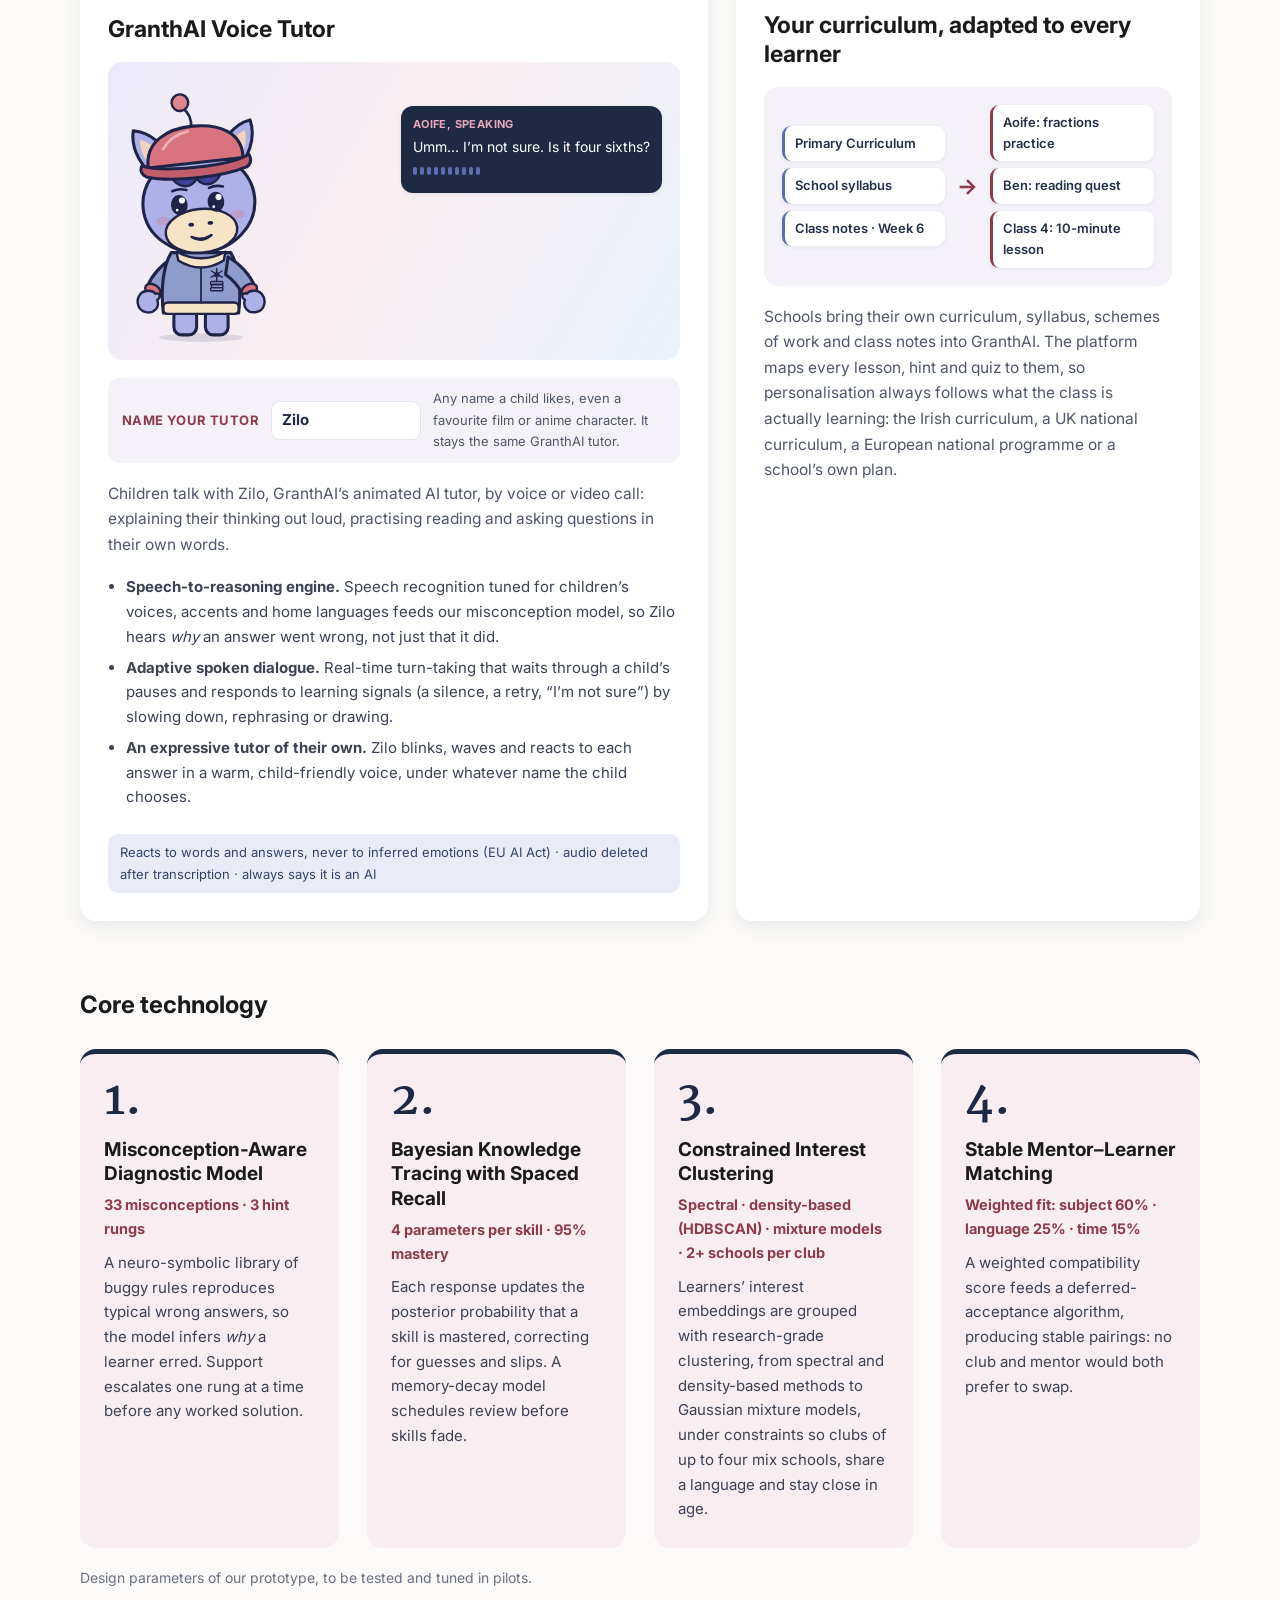
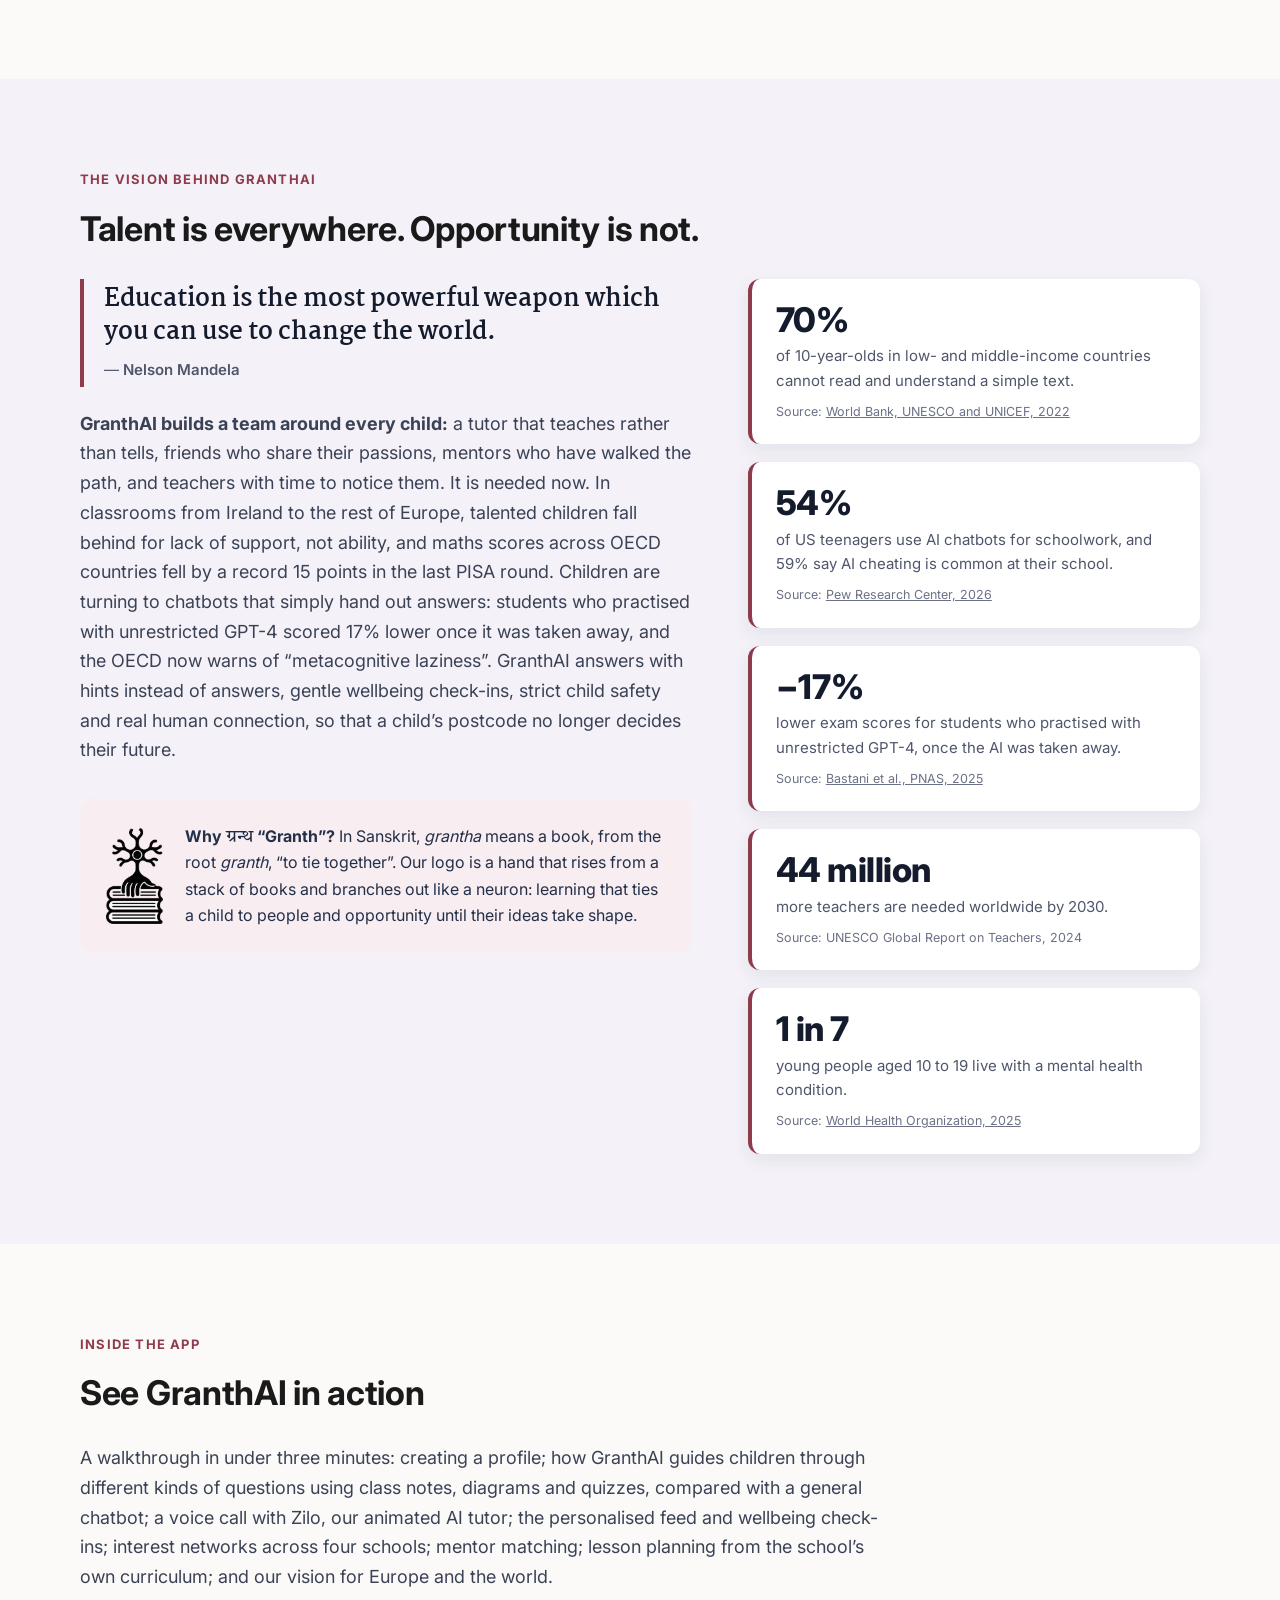
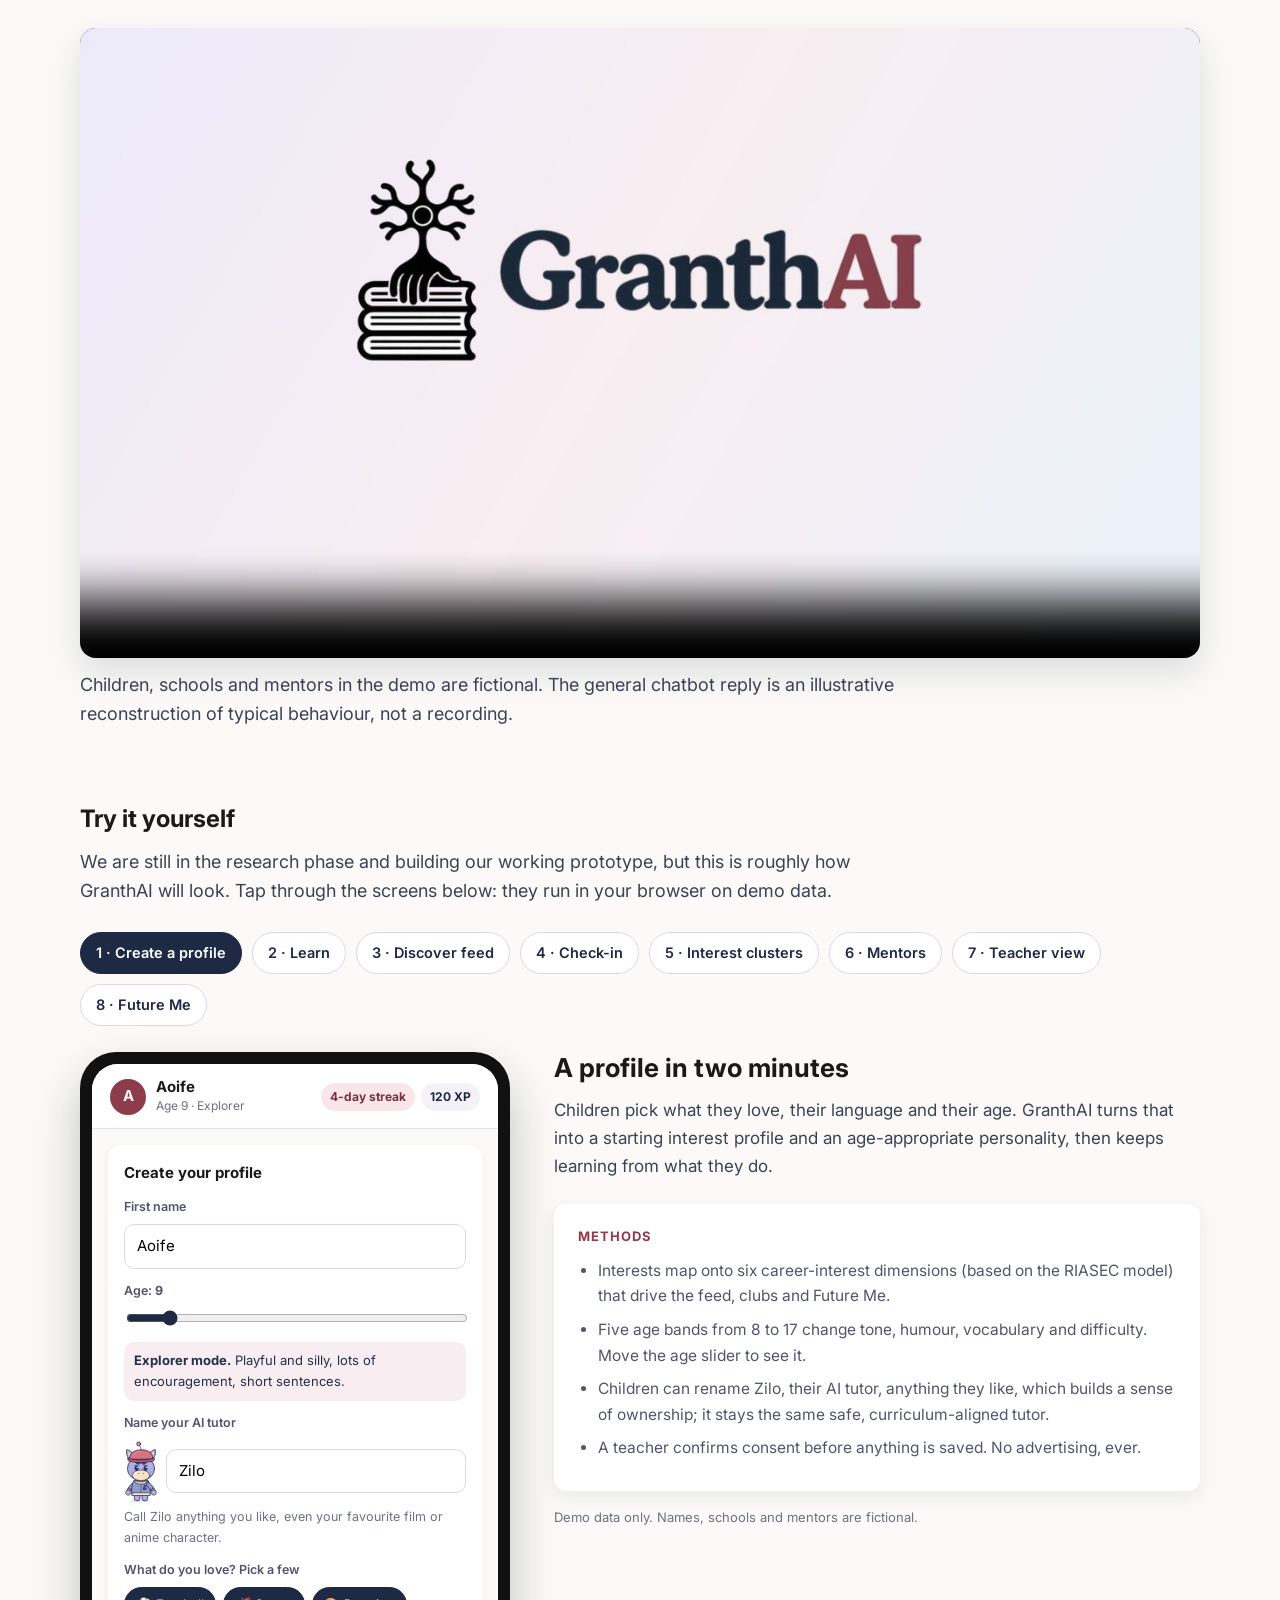
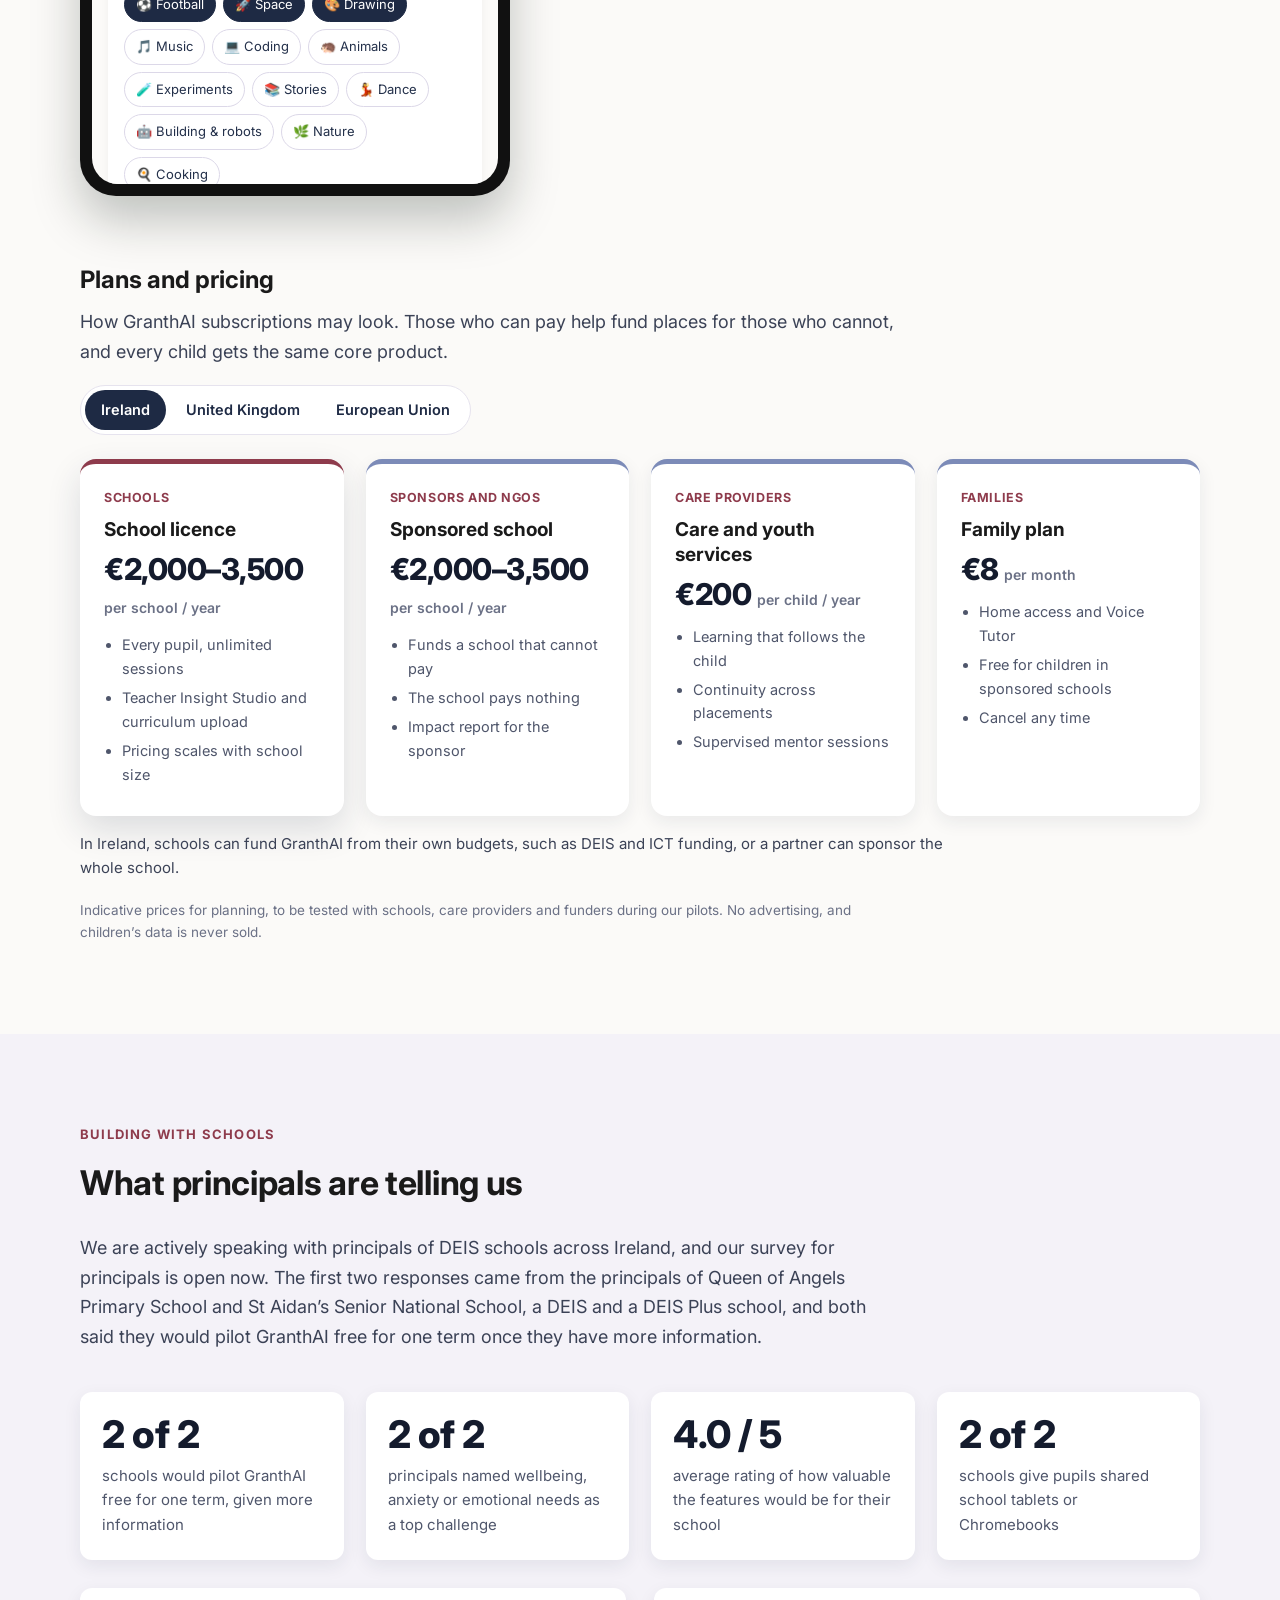
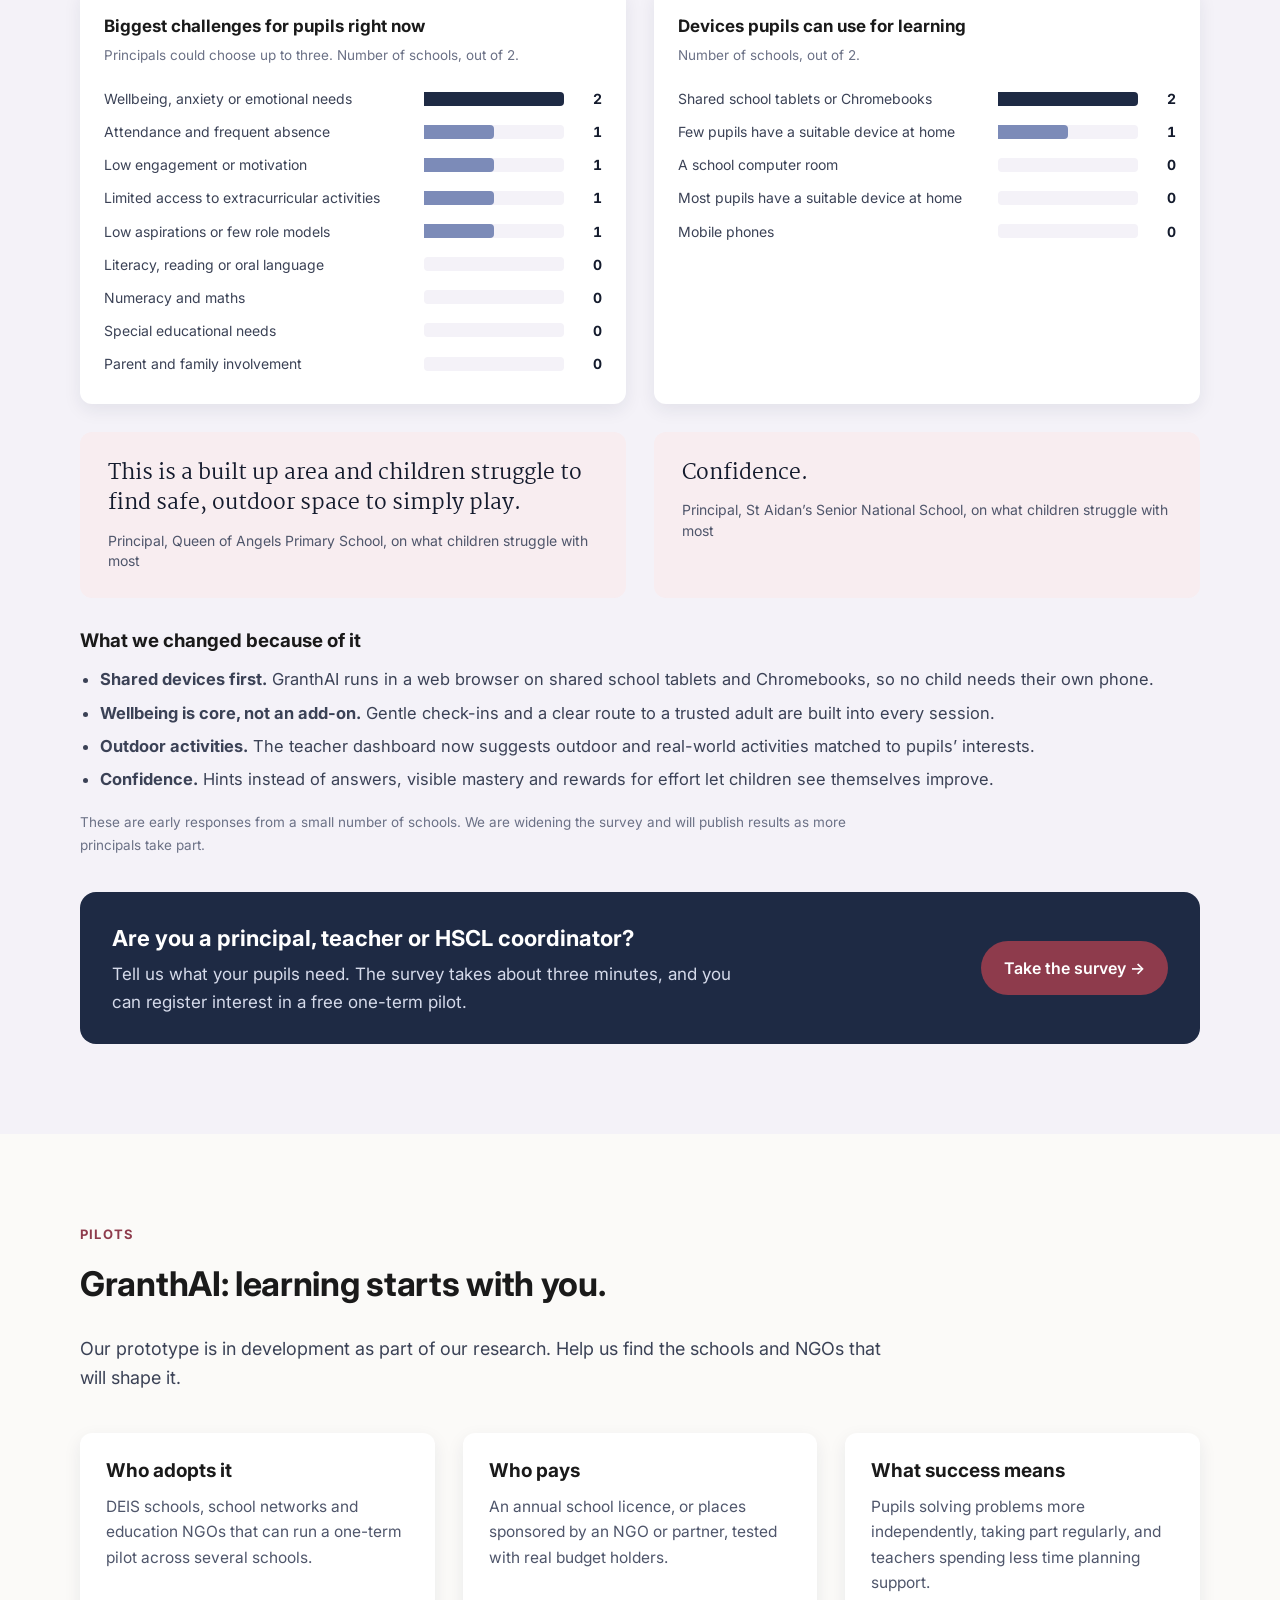
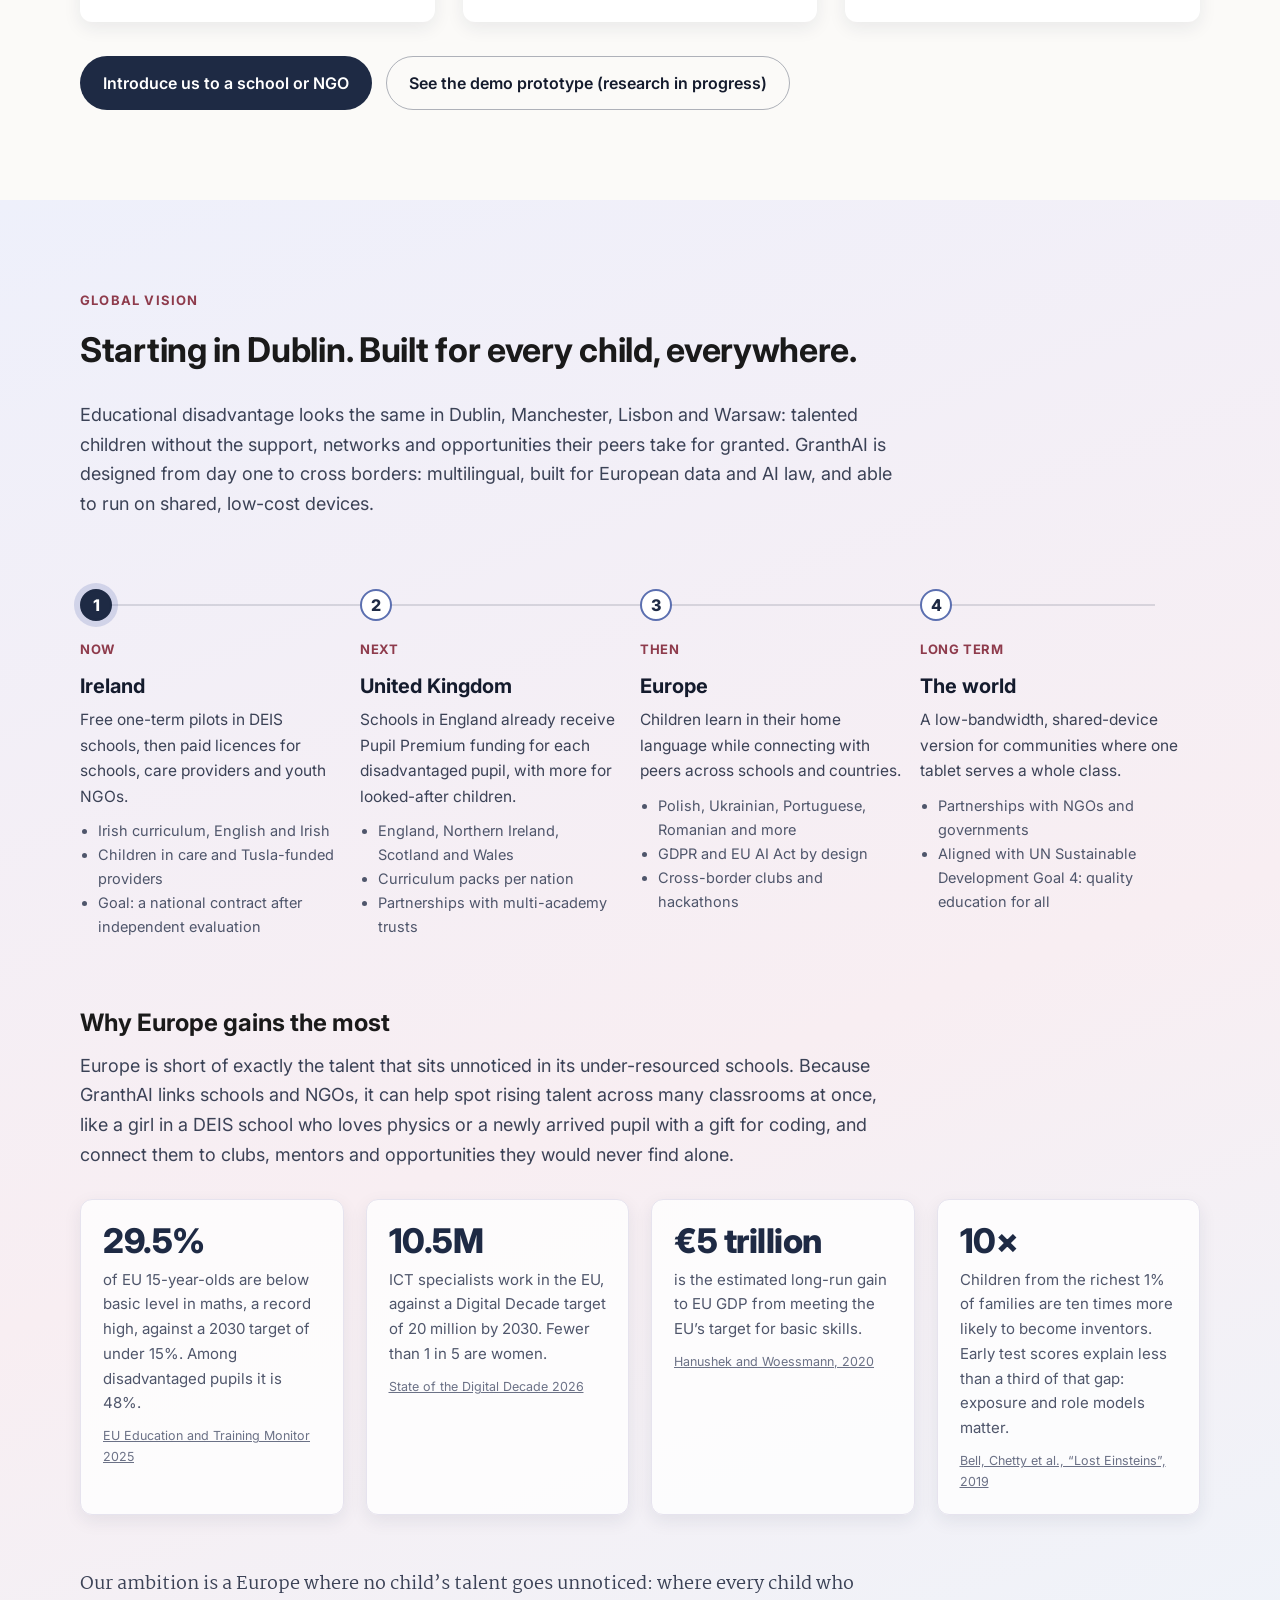
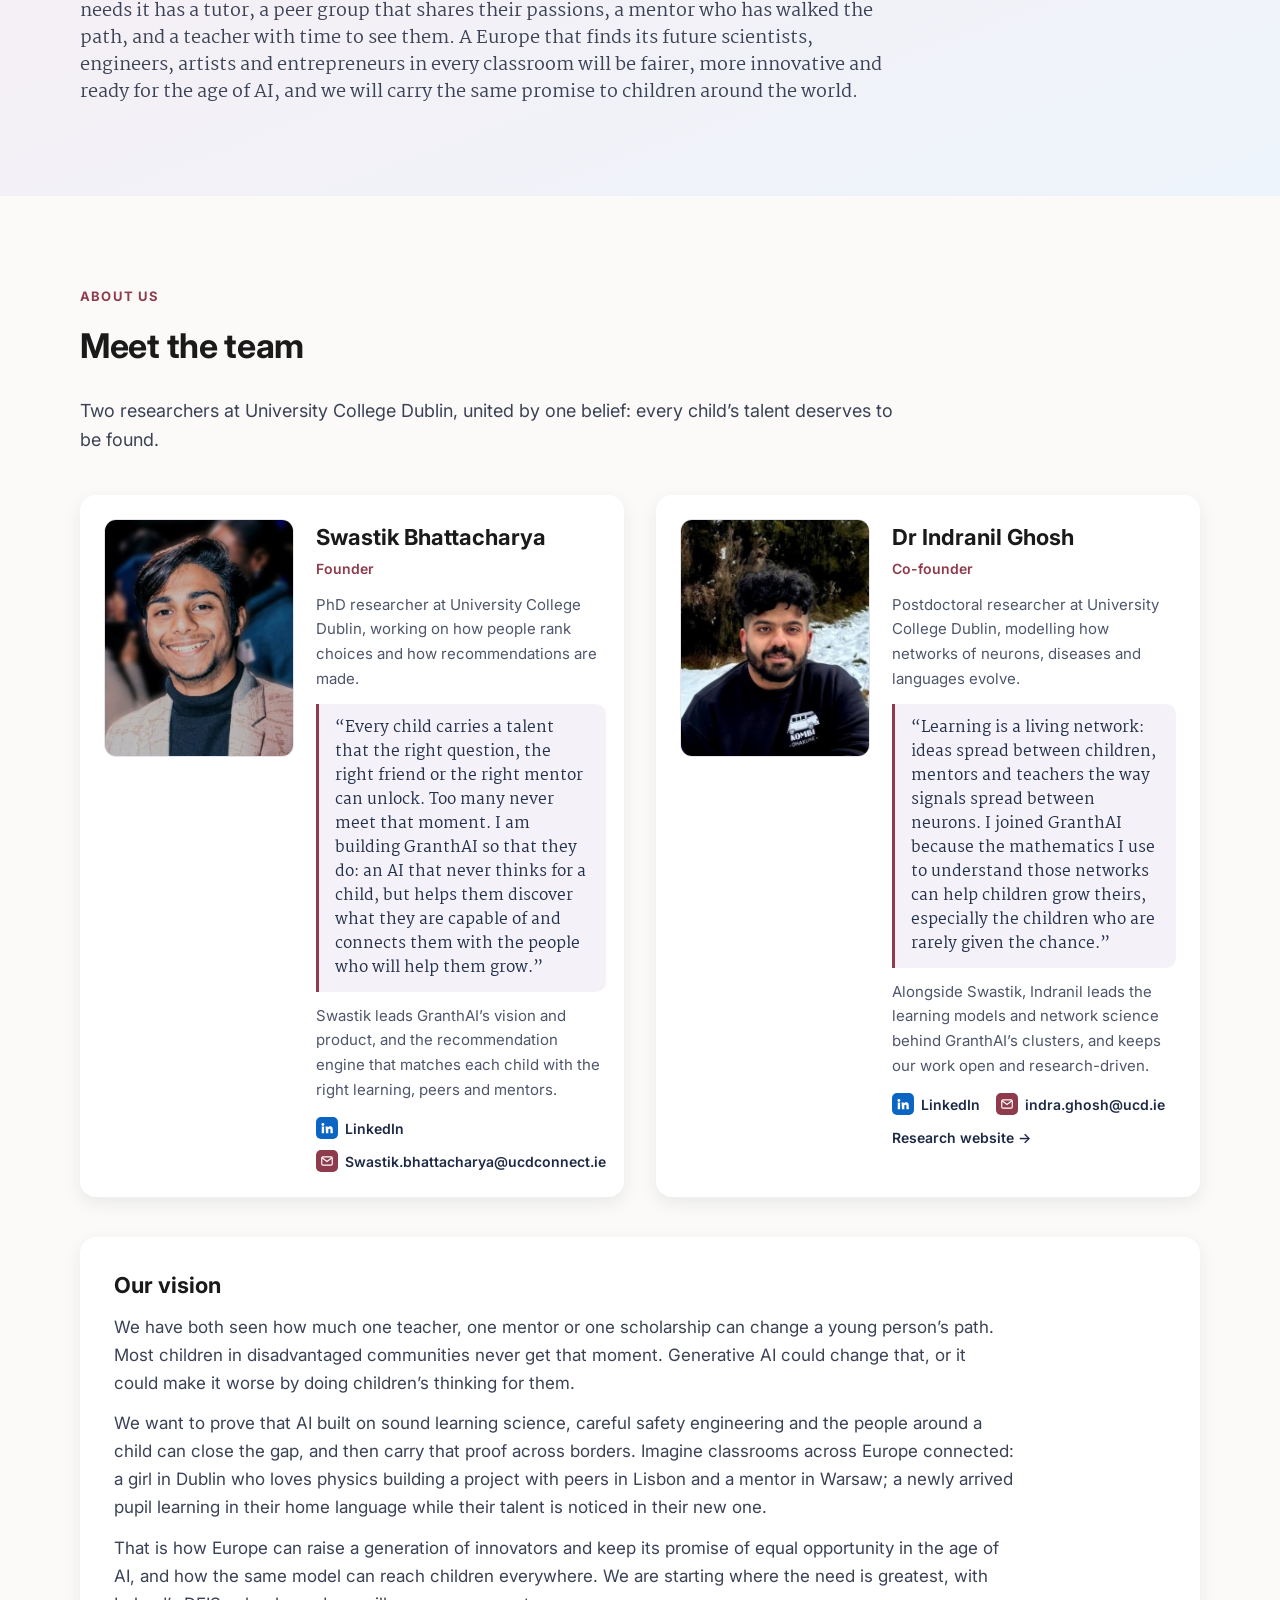
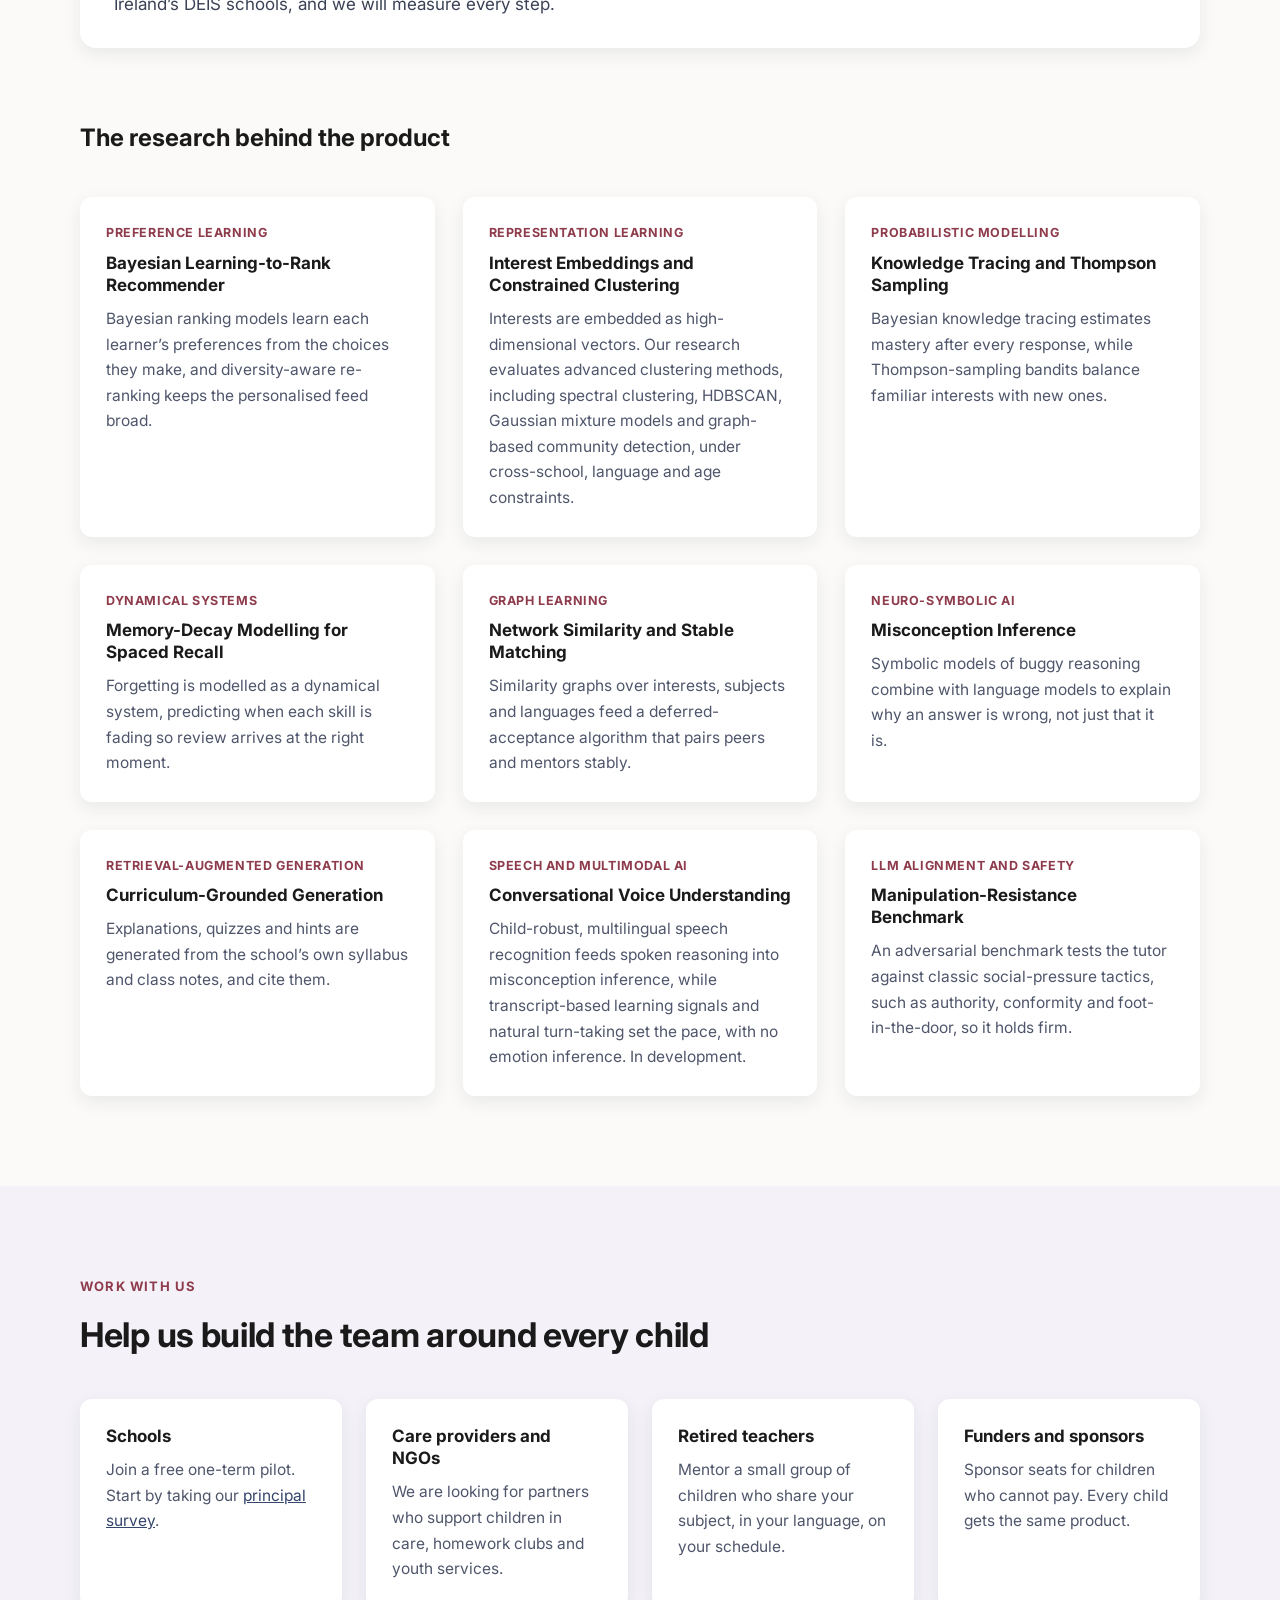
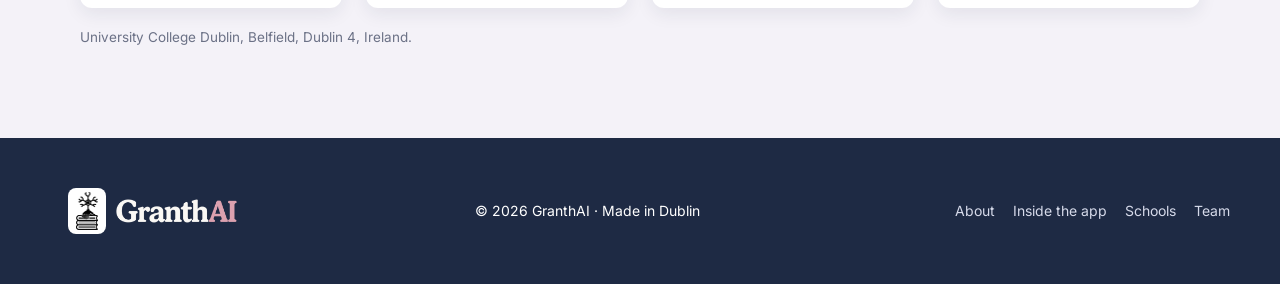
==== commit e384e487: "Animated, renamable Zilo; drop superhero identity; demo video v6 - Zilo redrawn as SVG that blinks, " ====
--- a/site/index.html
+++ b/site/index.html
@@ -115,23 +115,26 @@
             <span class="tagline">Voice and video AI <em>In development</em></span>
             <h3>GranthAI Voice Tutor</h3>
             <div class="voice-demo">
-                <img class="zilo" src="assets/zilo.png" width="150" height="286" alt="Zilo, GranthAI's animated AI tutor: a friendly purple character in a red cap and a jacket with the GranthAI logo">
-                <div class="vchat">
-                    <div class="b kid"><small>Captain Comet (Aoife), speaking</small>Umm&hellip; I&rsquo;m not sure. Is it four sixths?<div class="wave" aria-hidden="true"><i></i><i></i><i></i><i></i><i></i><i></i><i></i><i></i><i></i><i></i></div></div>
+                <div class="zilo-stage" id="zilo-stage" aria-label="Zilo, GranthAI's animated AI tutor, blinking, waving and reacting during a lesson"></div>
+                <div class="vchat" id="vchat">
+                    <div class="b kid"><small>Aoife, speaking</small>Umm&hellip; I&rsquo;m not sure. Is it four sixths?<div class="wave" aria-hidden="true"><i></i><i></i><i></i><i></i><i></i><i></i><i></i><i></i><i></i><i></i></div></div>
                     <span class="signal">Learning signals: long pause &middot; &ldquo;not sure&rdquo; &middot; second attempt</span>
-                    <div class="b"><small>Zilo</small>Good thinking, Captain Comet! Let&rsquo;s slow down. Can you draw three quarters for me first?</div>
+                    <div class="b"><small class="tutor-name">Zilo</small>Good thinking, Aoife! Let&rsquo;s slow down. Can you draw three quarters for me first?</div>
                 </div>
             </div>
+            <div class="rename">
+                <label for="tutor-name">Name your tutor</label>
+                <input id="tutor-name" type="text" maxlength="18" value="Zilo" autocomplete="off" spellcheck="false">
+                <span class="hint">Any name a child likes, even a favourite film or anime character. It stays the same GranthAI tutor.</span>
+            </div>
             <p>Children talk with Zilo, GranthAI&rsquo;s animated AI tutor, by voice or video call: explaining their thinking out loud,
-            practising reading and asking questions in their own words, like a call with a patient tutor who never runs out of time.</p>
+            practising reading and asking questions in their own words.</p>
             <ul>
-                <li><b>Spoken reasoning, understood.</b> Zilo turns a child&rsquo;s think-aloud explanation into text and links it to our misconception model, so it hears <i>why</i> an answer went wrong, not just that it did.</li>
-                <li><b>Notices when a learner is stuck.</b> Zilo adapts to learning signals such as a long silence, repeated attempts or the words &ldquo;I don&rsquo;t get it&rdquo;, then slows down, rephrases or switches to a picture.</li>
-                <li><b>Built for young voices.</b> Speech recognition tuned for children&rsquo;s voices, accents and home languages, with switching between English and Irish, Polish or Ukrainian mid-conversation, and natural turn-taking for ages 8 to 17.</li>
-                <li><b>Reading aloud, coached.</b> Zilo listens as children read, tracks fluency and the words they find hard, and gives teachers a simple reading-progress view.</li>
-                <li><b>Your own superhero.</b> Every child can choose a superhero identity, a hero name, colours and a power, and Zilo greets them by it: Aoife becomes Captain Comet.</li>
-                <li><b>Lawful by design.</b> Zilo works from a child&rsquo;s words, answers and requests for help. It never infers emotions from voice or face, as the EU AI Act requires in schools; audio is transcribed and deleted straight away; voice is optional; and Zilo always says it is an AI.</li>
+                <li><b>Speech-to-reasoning engine.</b> Speech recognition tuned for children&rsquo;s voices, accents and home languages feeds our misconception model, so Zilo hears <i>why</i> an answer went wrong, not just that it did.</li>
+                <li><b>Adaptive spoken dialogue.</b> Real-time turn-taking that waits through a child&rsquo;s pauses and responds to learning signals (a silence, a retry, &ldquo;I&rsquo;m not sure&rdquo;) by slowing down, rephrasing or drawing.</li>
+                <li><b>An expressive tutor of their own.</b> Zilo blinks, waves and reacts to each answer in a warm, child-friendly voice, under whatever name the child chooses.</li>
             </ul>
+            <p class="lawful">Reacts to words and answers, never to inferred emotions (EU AI Act) &middot; audio deleted after transcription &middot; always says it is an AI</p>
         </article>
         <article class="flag-card reveal" id="curriculum">
             <span class="tagline">Curriculum Integration Layer</span>
@@ -253,9 +256,9 @@
     </p>
     <div class="video-frame">
         <video controls preload="metadata" poster="assets/demo-poster-v4.jpg" playsinline>
-            <source src="assets/granthai-demo-v4.mp4" type="video/mp4">
-            <track kind="captions" src="assets/granthai-demo-v4.vtt" srclang="en" label="English" default>
-            Your browser cannot play this video. <a href="assets/granthai-demo-v4.mp4">Download the demo</a>.
+            <source src="assets/granthai-demo-v6.mp4" type="video/mp4">
+            <track kind="captions" src="assets/granthai-demo-v6.vtt" srclang="en" label="English" default>
+            Your browser cannot play this video. <a href="assets/granthai-demo-v6.mp4">Download the demo</a>.
         </video>
     </div>
     <p class="video-note">Children, schools and mentors in the demo are fictional. The general chatbot reply is an illustrative reconstruction of typical behaviour, not a recording.</p>
@@ -584,7 +587,8 @@
     <div><a href="#about">About</a><a href="#app">Inside the app</a><a href="#survey">Schools</a><a href="#team">Team</a></div>
 </footer>
 
-<script src="app-demo.js?v=7" defer></script>
-<script src="site.js?v=4" defer></script>
+<script src="app-demo.js?v=8" defer></script>
+<script src="zilo.js?v=1"></script>
+<script src="site.js?v=5" defer></script>
 </body>
 </html>
--- a/site/style.css
+++ b/site/style.css
@@ -407,7 +407,7 @@
 .reveal { opacity: 0; transform: translateY(18px); transition: opacity .7s ease, transform .7s ease; }
 .reveal.in { opacity: 1; transform: none; }
 @media (prefers-reduced-motion: reduce) {
-    .roadmap.in .flight .plane, .roadmap.in .flight .trail, .roadmap.in .flight .plane svg, .voice-demo img.zilo, .wave i { animation: none !important; }
+    .roadmap.in .flight .plane, .roadmap.in .flight .trail, .roadmap.in .flight .plane svg, .wave i { animation: none !important; }
     .flight { display: none; }
     html { scroll-behavior: auto; }
     .reveal { opacity: 1; transform: none; transition: none; }
@@ -491,7 +491,17 @@
 .flag-card ul { margin: 0; padding-left: 18px; color: var(--text); font-size: 15px; }
 .flag-card li { margin-bottom: 6px; }
 .voice-demo { display: grid; grid-template-columns: 150px 1fr; gap: 18px; align-items: center; background: var(--grad); border-radius: 14px; padding: 18px; }
-.voice-demo img.zilo { width: 128px; height: auto; justify-self: center; display: block; animation: float 3.2s ease-in-out infinite; }
+.zilo-stage { width: 140px; justify-self: center; }
+.zilo-stage svg { width: 100%; height: auto; display: block; overflow: visible; }
+.vchat .b { transition: opacity .35s, transform .35s; }
+.vchat .b.hide, .vchat .signal.hide { opacity: 0; transform: translateY(6px); }
+.vchat .signal { transition: opacity .35s; }
+.rename { display: flex; flex-wrap: wrap; align-items: center; gap: 8px 12px; background: var(--alt); border-radius: 12px; padding: 10px 14px; }
+.rename label { font-size: 13px; font-weight: 700; letter-spacing: .4px; text-transform: uppercase; color: var(--saffron); }
+.rename input { font: inherit; font-size: 15px; font-weight: 700; color: var(--forest); border: 1.5px solid var(--line); border-radius: 9px; padding: 6px 10px; width: 150px; background: #fff; }
+.rename input:focus { outline: 2px solid var(--peri); outline-offset: 1px; }
+.rename .hint { font-size: 13px; color: var(--muted); flex: 1 1 220px; }
+.flag-card p.lawful { font-size: 13px; color: var(--forest-2); background: #E9ECF7; border-radius: 10px; padding: 8px 12px; margin: 0; }
 .vchat { display: grid; gap: 8px; font-size: 14px; }
 .vchat .b { background: #fff; border-radius: 12px; padding: 9px 12px; box-shadow: 0 1px 4px rgba(30,42,68,0.08); }
 .vchat .b.kid { justify-self: end; background: var(--forest); color: #fff; }
@@ -502,9 +512,6 @@
 .wave i:nth-child(2n) { animation-delay: .15s; } .wave i:nth-child(3n) { animation-delay: .3s; } .wave i:nth-child(4n) { animation-delay: .45s; }
 @keyframes wave { 0%, 100% { height: 25%; } 50% { height: 100%; } }
 .signal { display: inline-block; font-size: 11.5px; font-weight: 700; color: var(--forest-2); background: #E9ECF7; border-radius: 99px; padding: 2px 9px; }
-.nova-anim .blink { animation: blink 4s infinite; transform-origin: center; transform-box: fill-box; }
-@keyframes blink { 0%, 92%, 100% { transform: scaleY(1); } 95% { transform: scaleY(0.1); } }
-.nova-anim .float { animation: float 3.2s ease-in-out infinite; }
 @keyframes float { 0%, 100% { transform: translateY(0); } 50% { transform: translateY(-5px); } }
 .curr-flow { display: grid; grid-template-columns: 1fr auto 1fr; gap: 12px; align-items: center; background: var(--alt); border-radius: 14px; padding: 18px; }
 .curr-flow .docs, .curr-flow .out { display: grid; gap: 7px; }
@@ -548,7 +555,8 @@
     .plans { grid-template-columns: 1fr; }
 }
 
-/* superhero identity chips in the app demo */
-.heroes { display: grid; grid-template-columns: 1fr 1fr; gap: 6px; }
-.hero-chip { font: inherit; font-size: 13px; font-weight: 600; text-align: left; border: 1.5px solid var(--line); background: #fff; color: var(--ink-2); border-radius: 10px; padding: 7px 9px; cursor: pointer; }
-.hero-chip[aria-pressed="true"] { border-color: var(--saffron); background: var(--leaf); color: var(--saffron); }
+/* tutor name field in the app demo */
+.tutor-field { display: flex; gap: 8px; align-items: center; }
+.tutor-field input { flex: 1; }
+.tutor-field .zmini { width: 34px; flex: none; }
+.tutor-field .zmini svg { width: 100%; height: auto; display: block; }
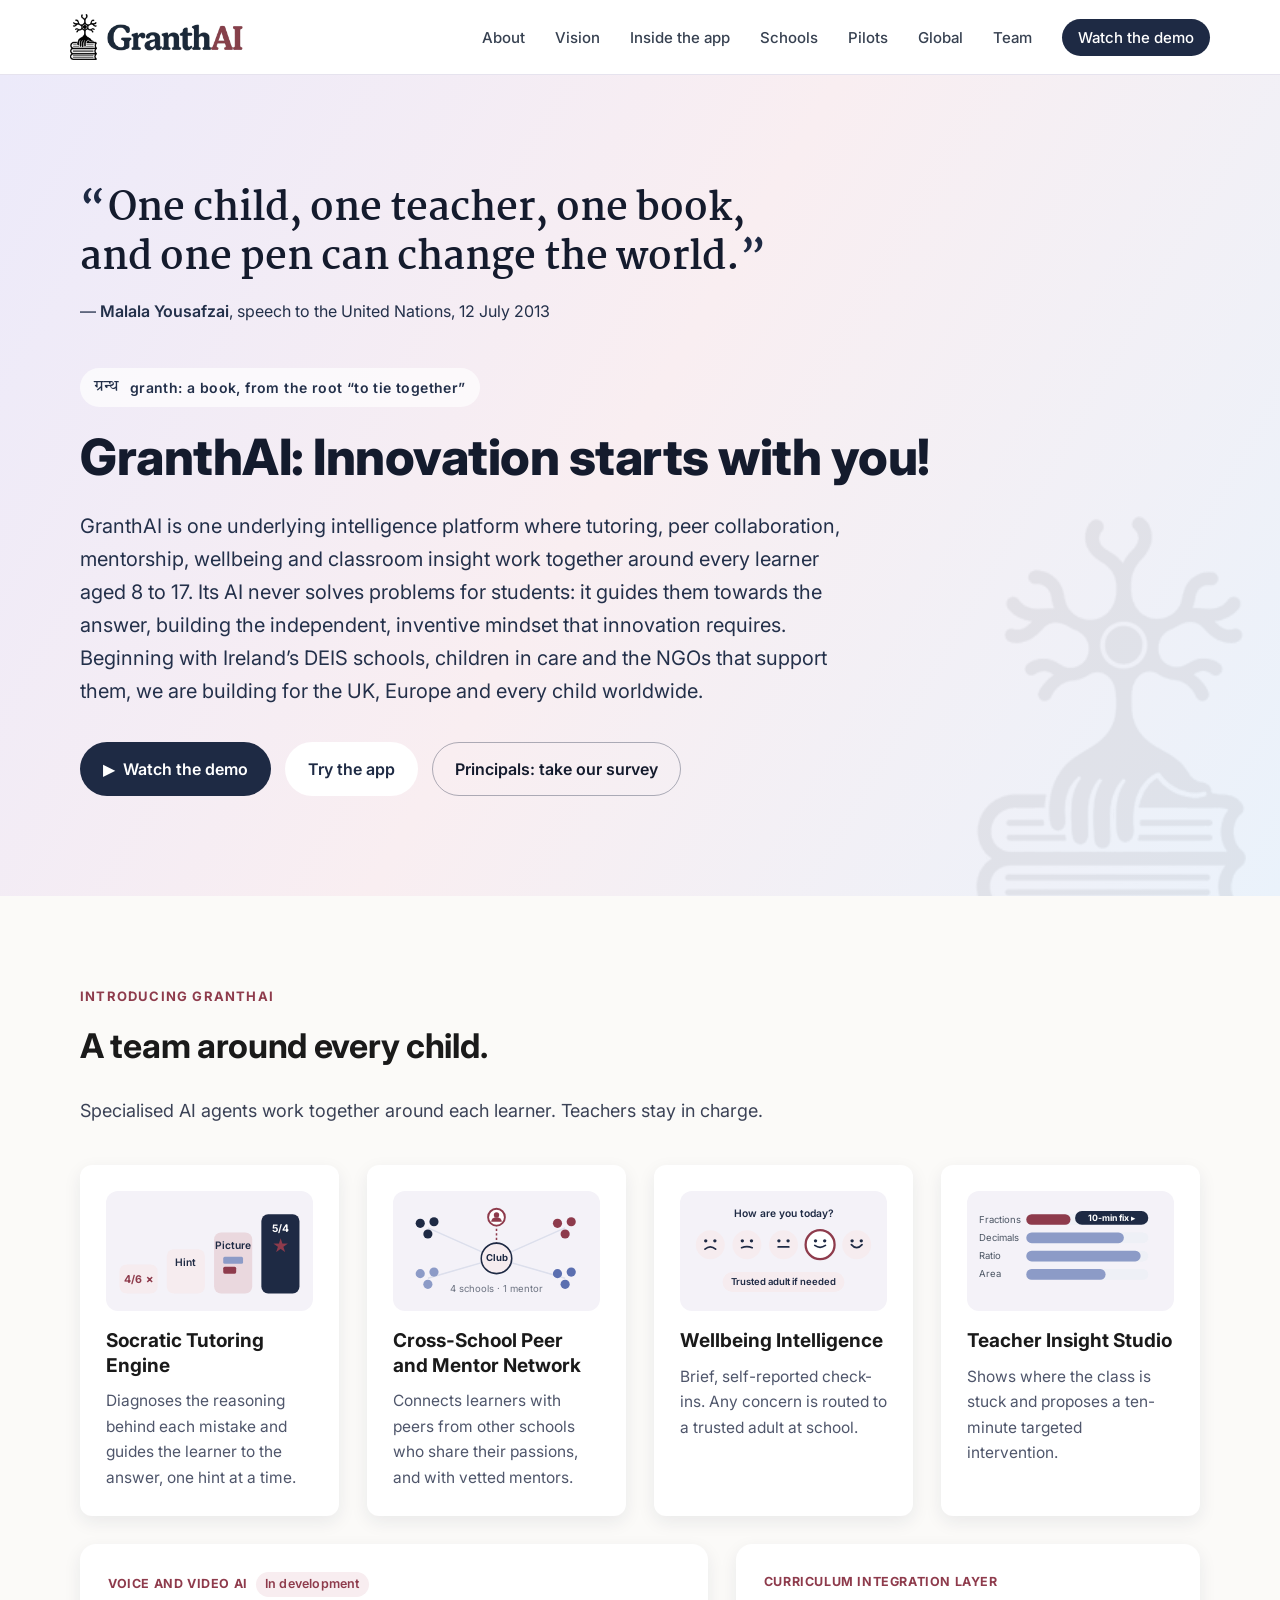
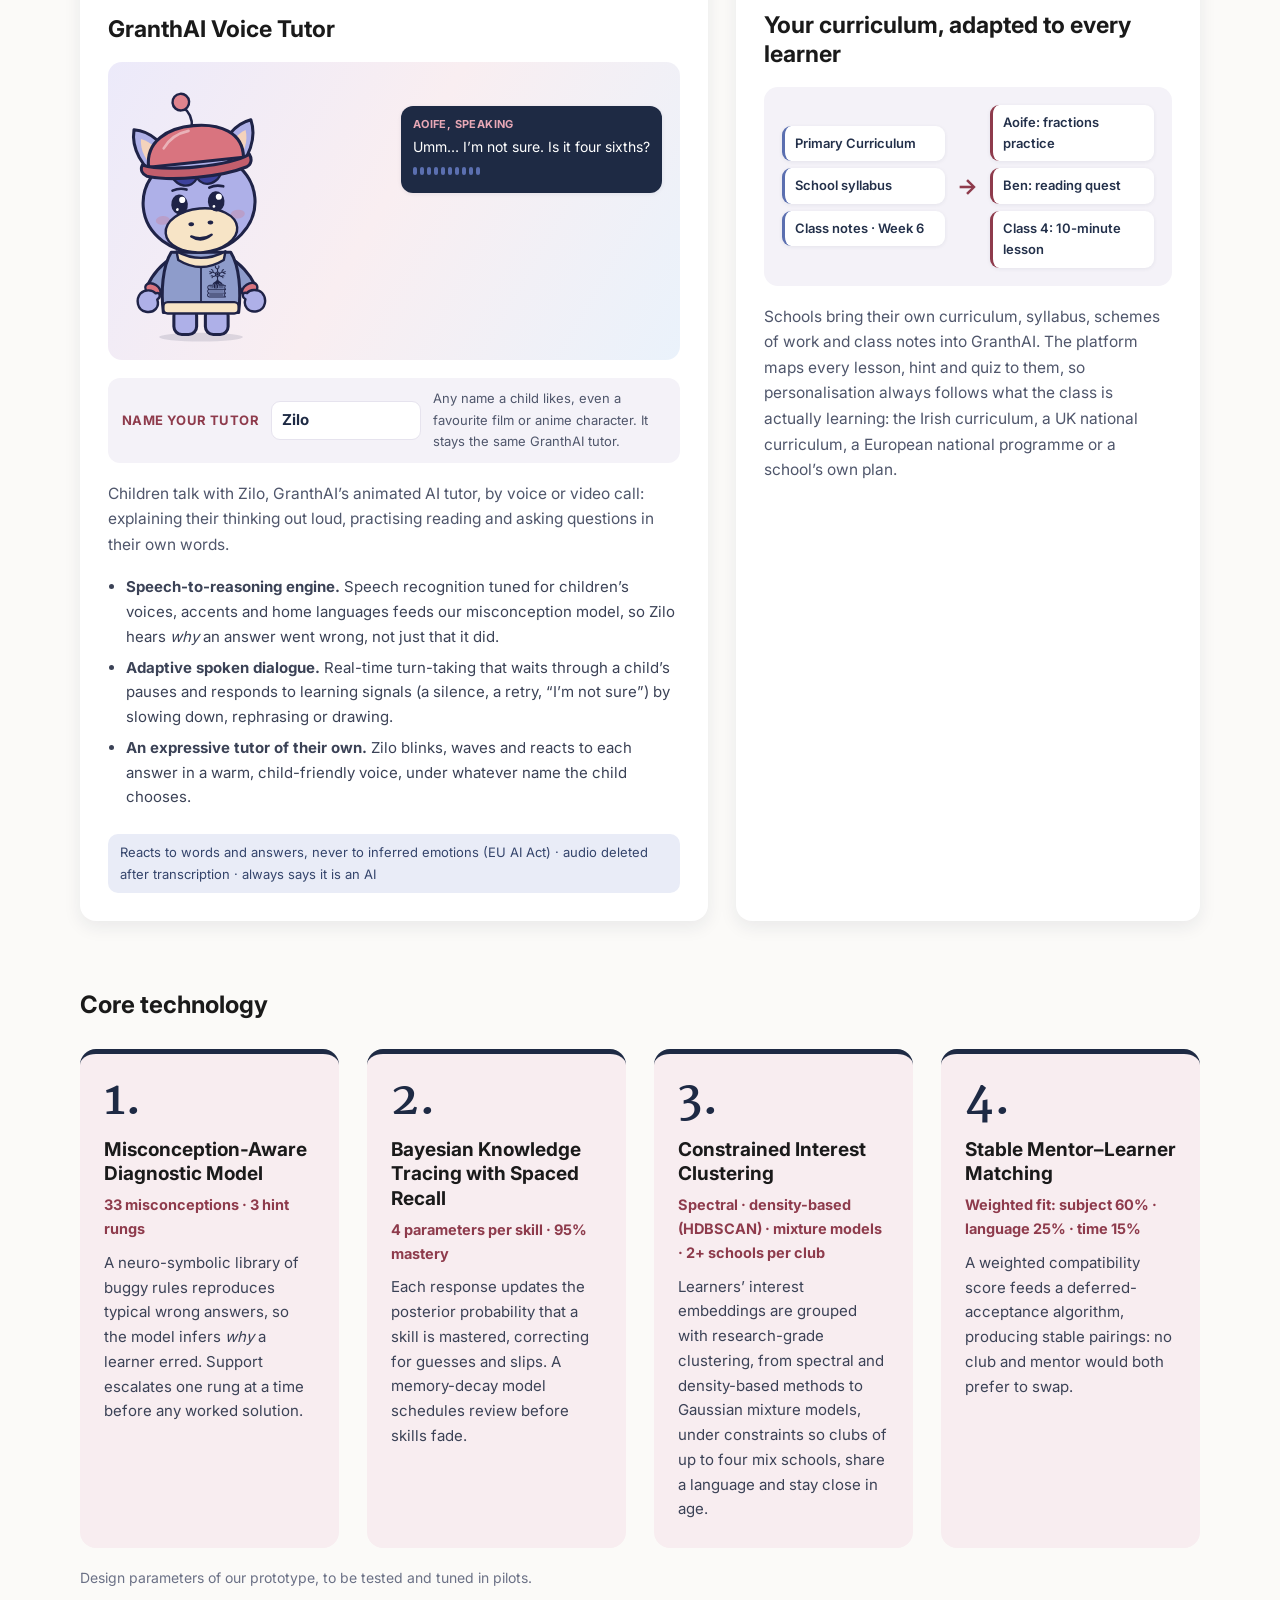
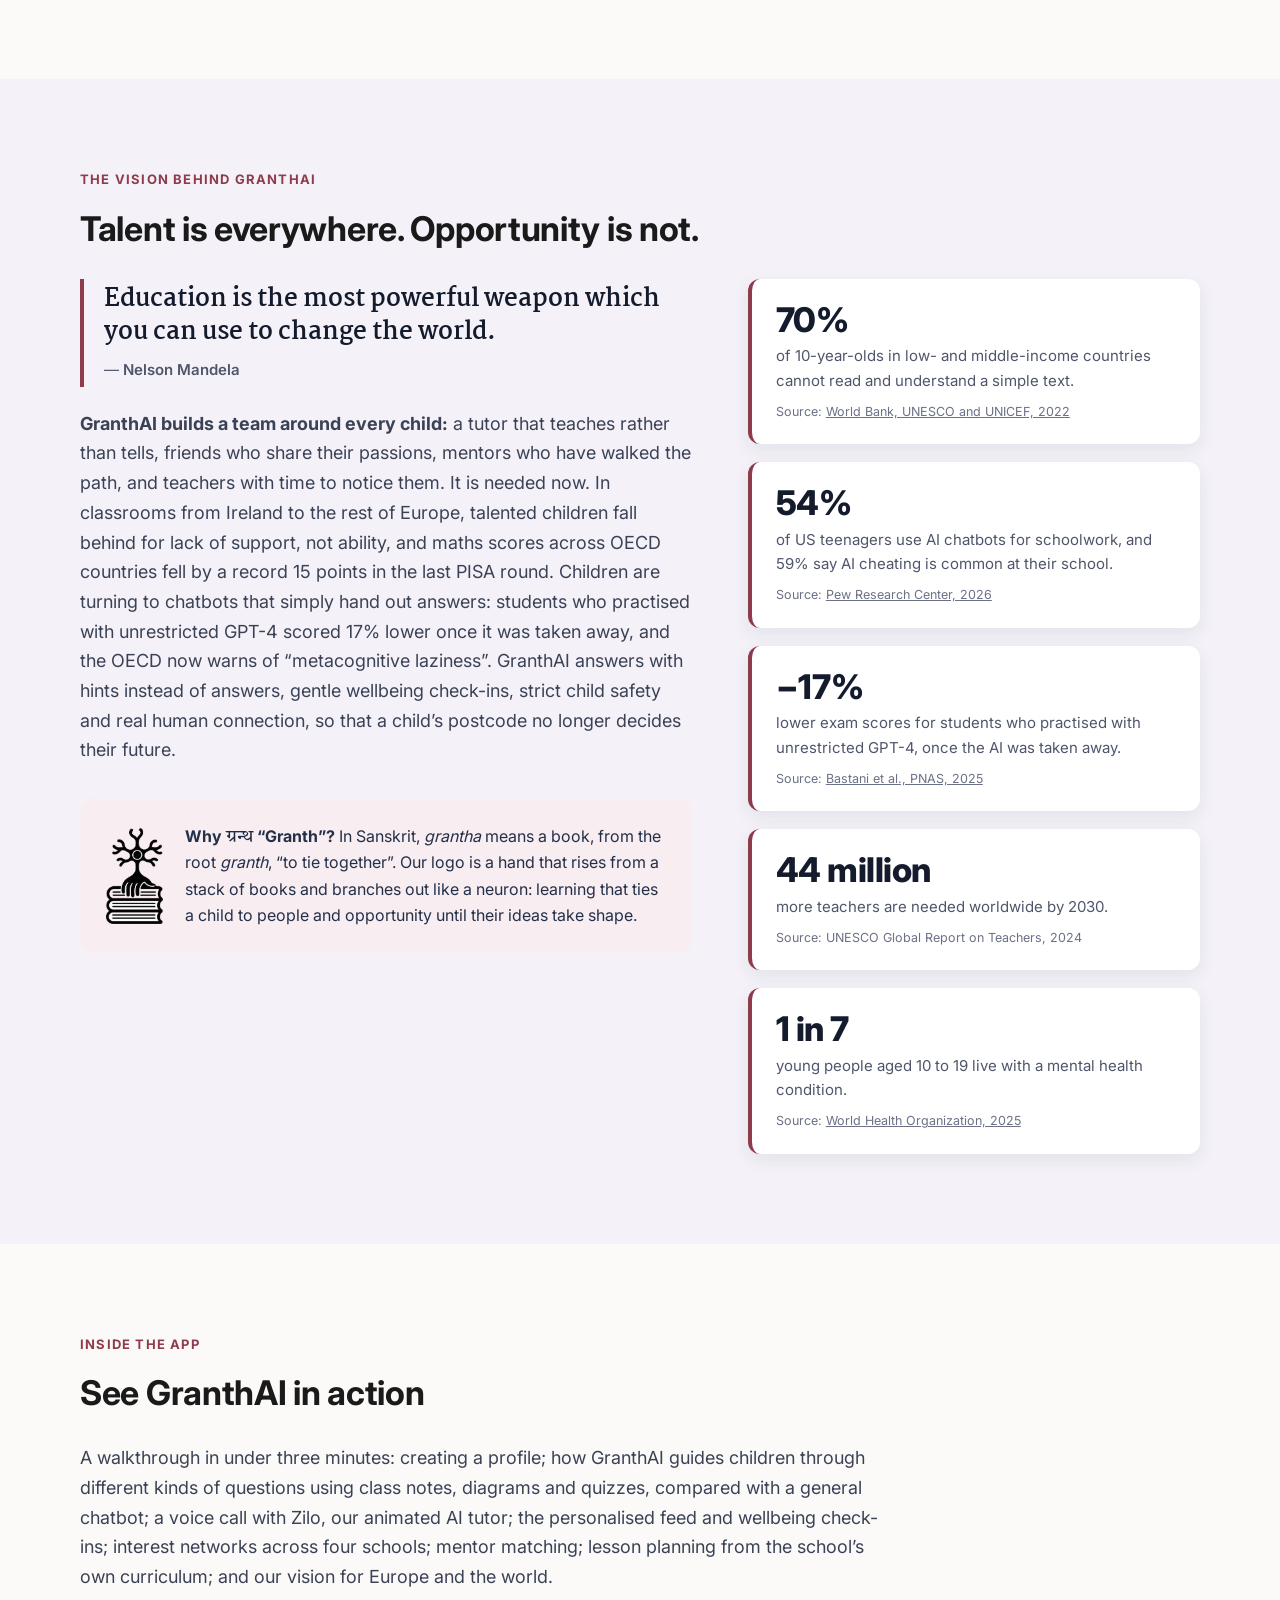
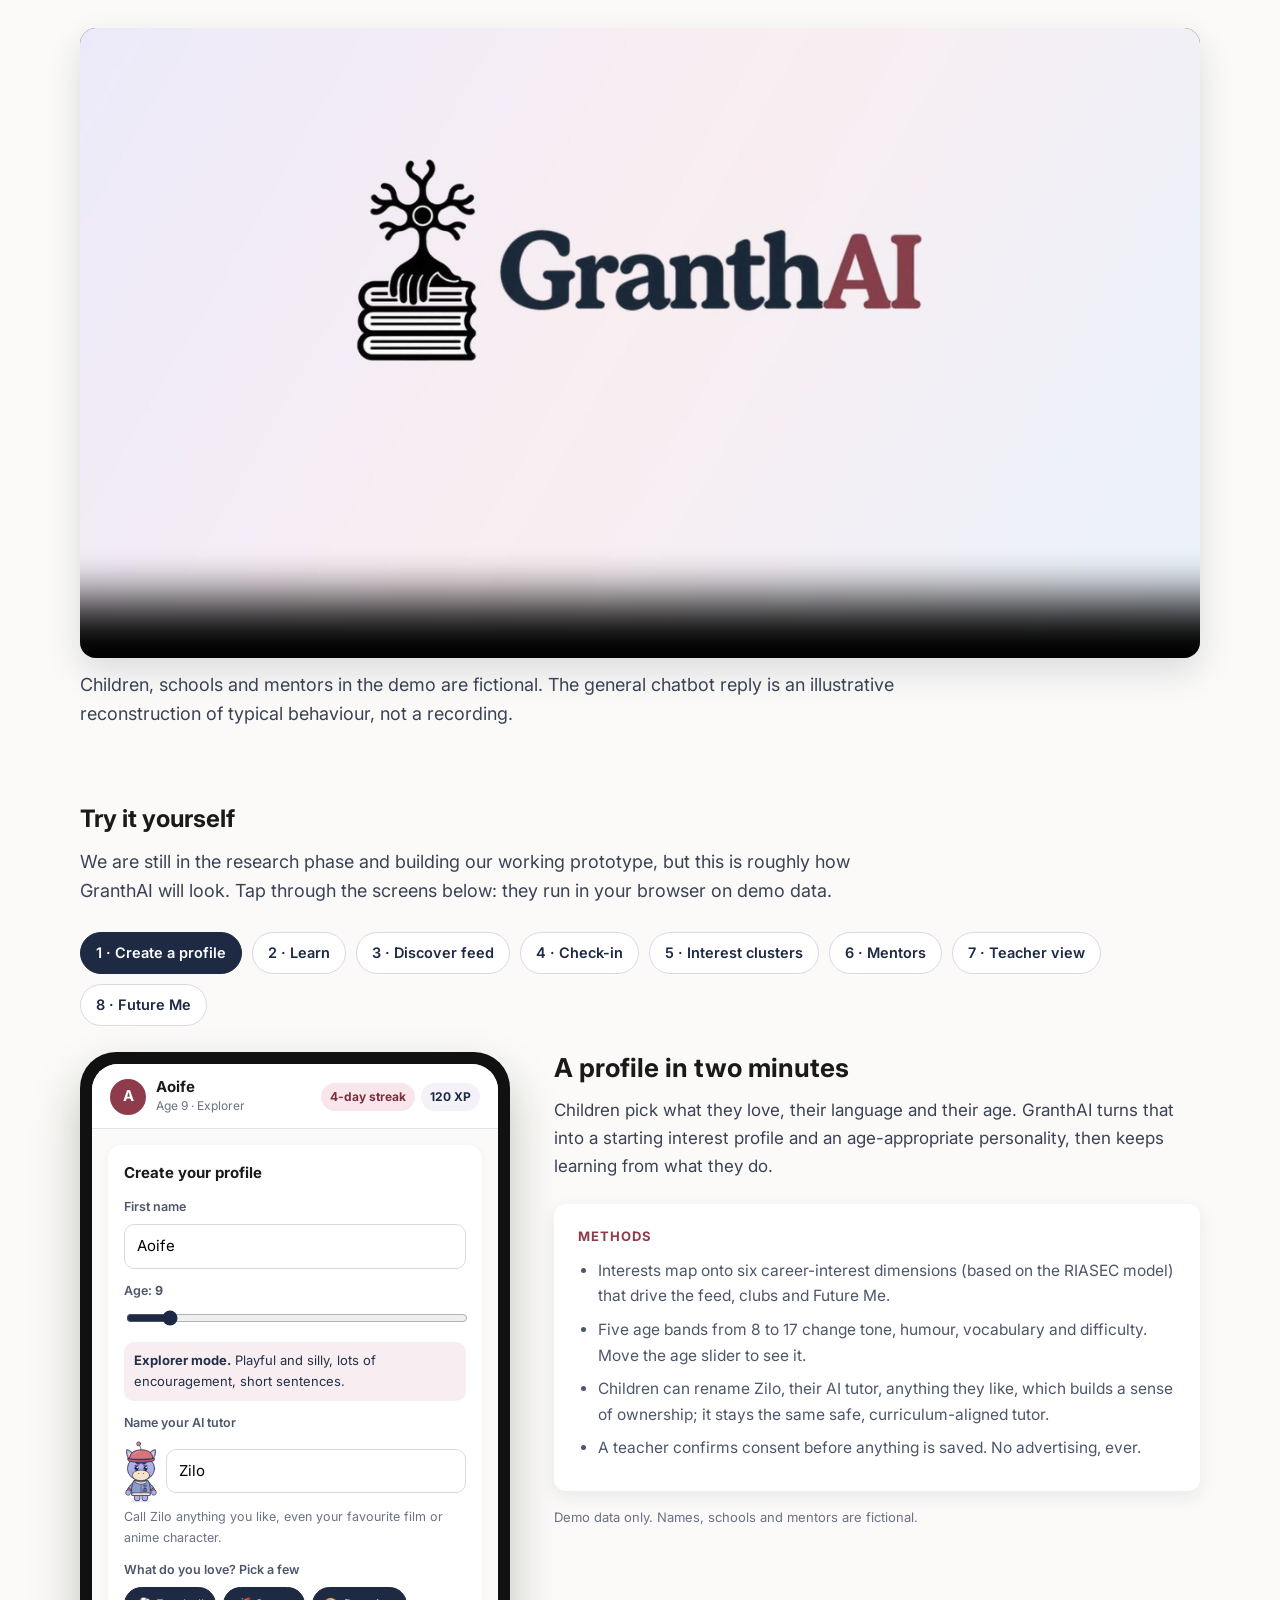
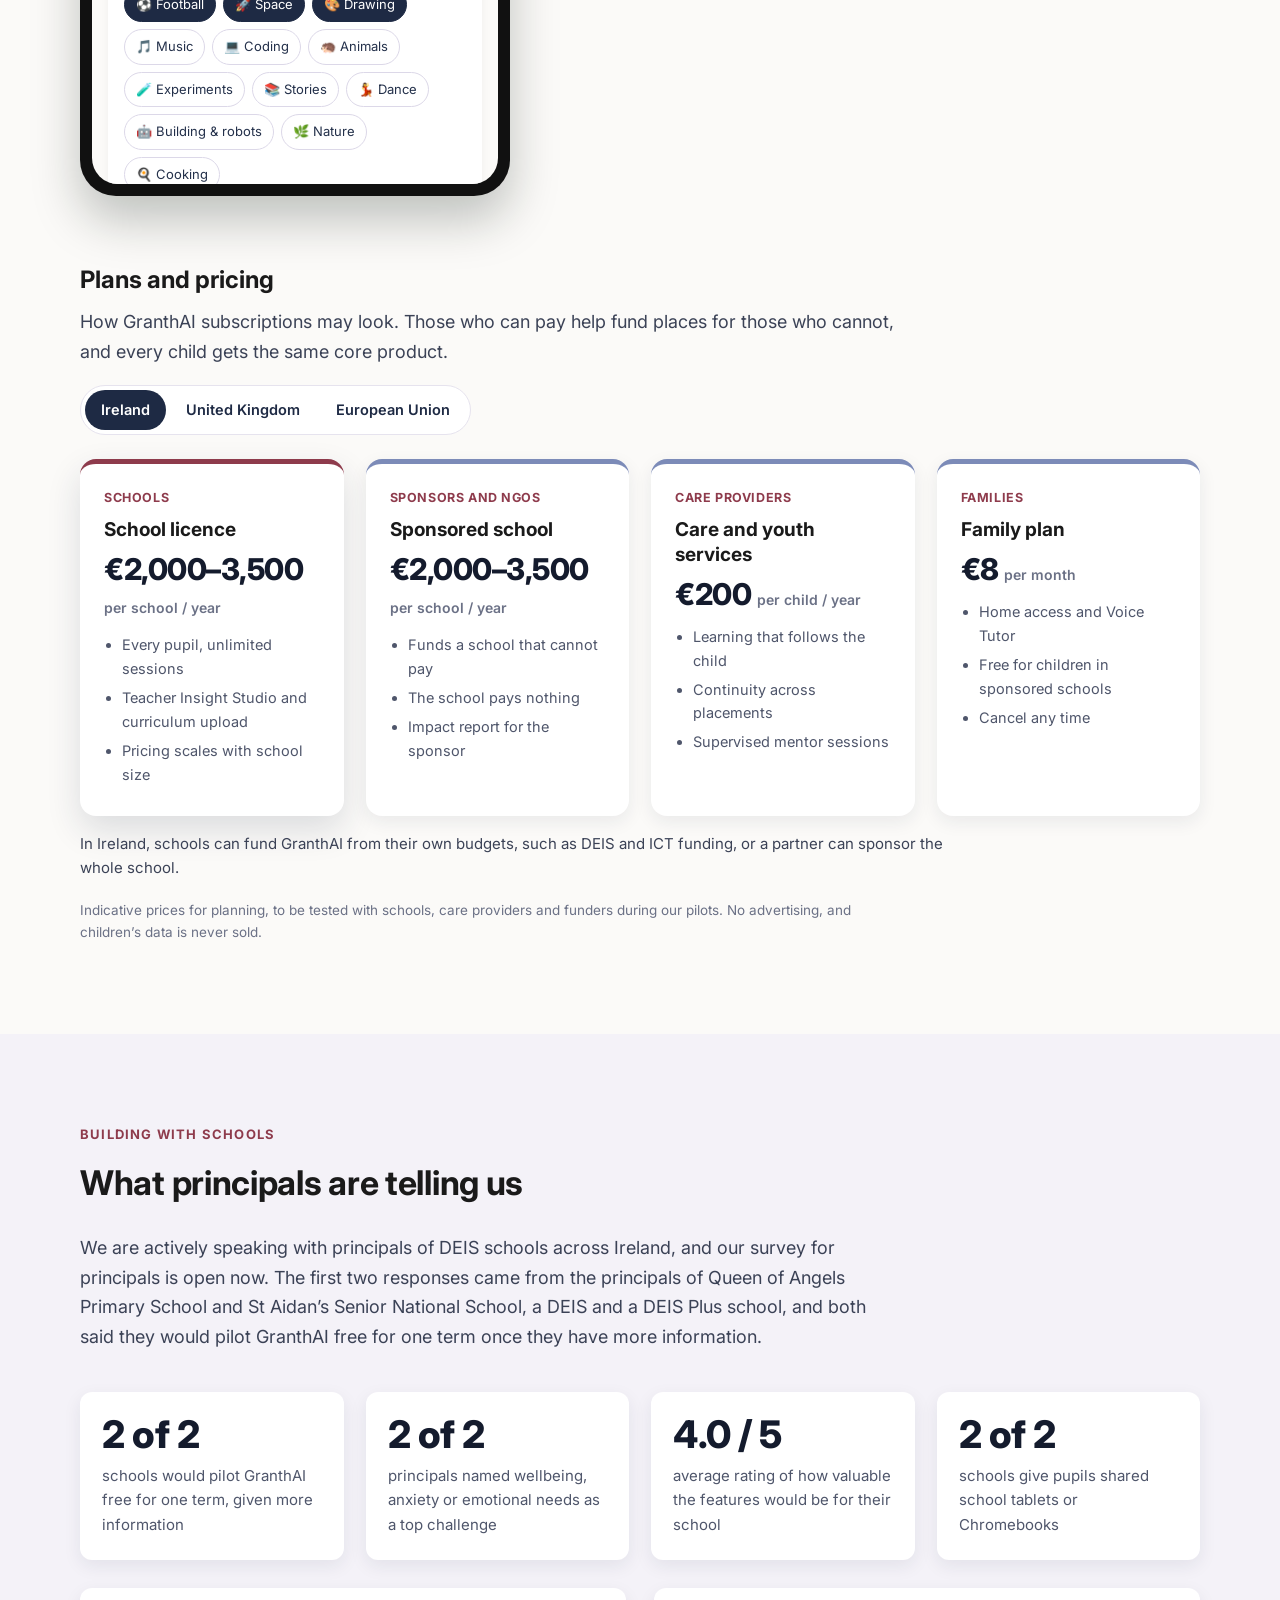
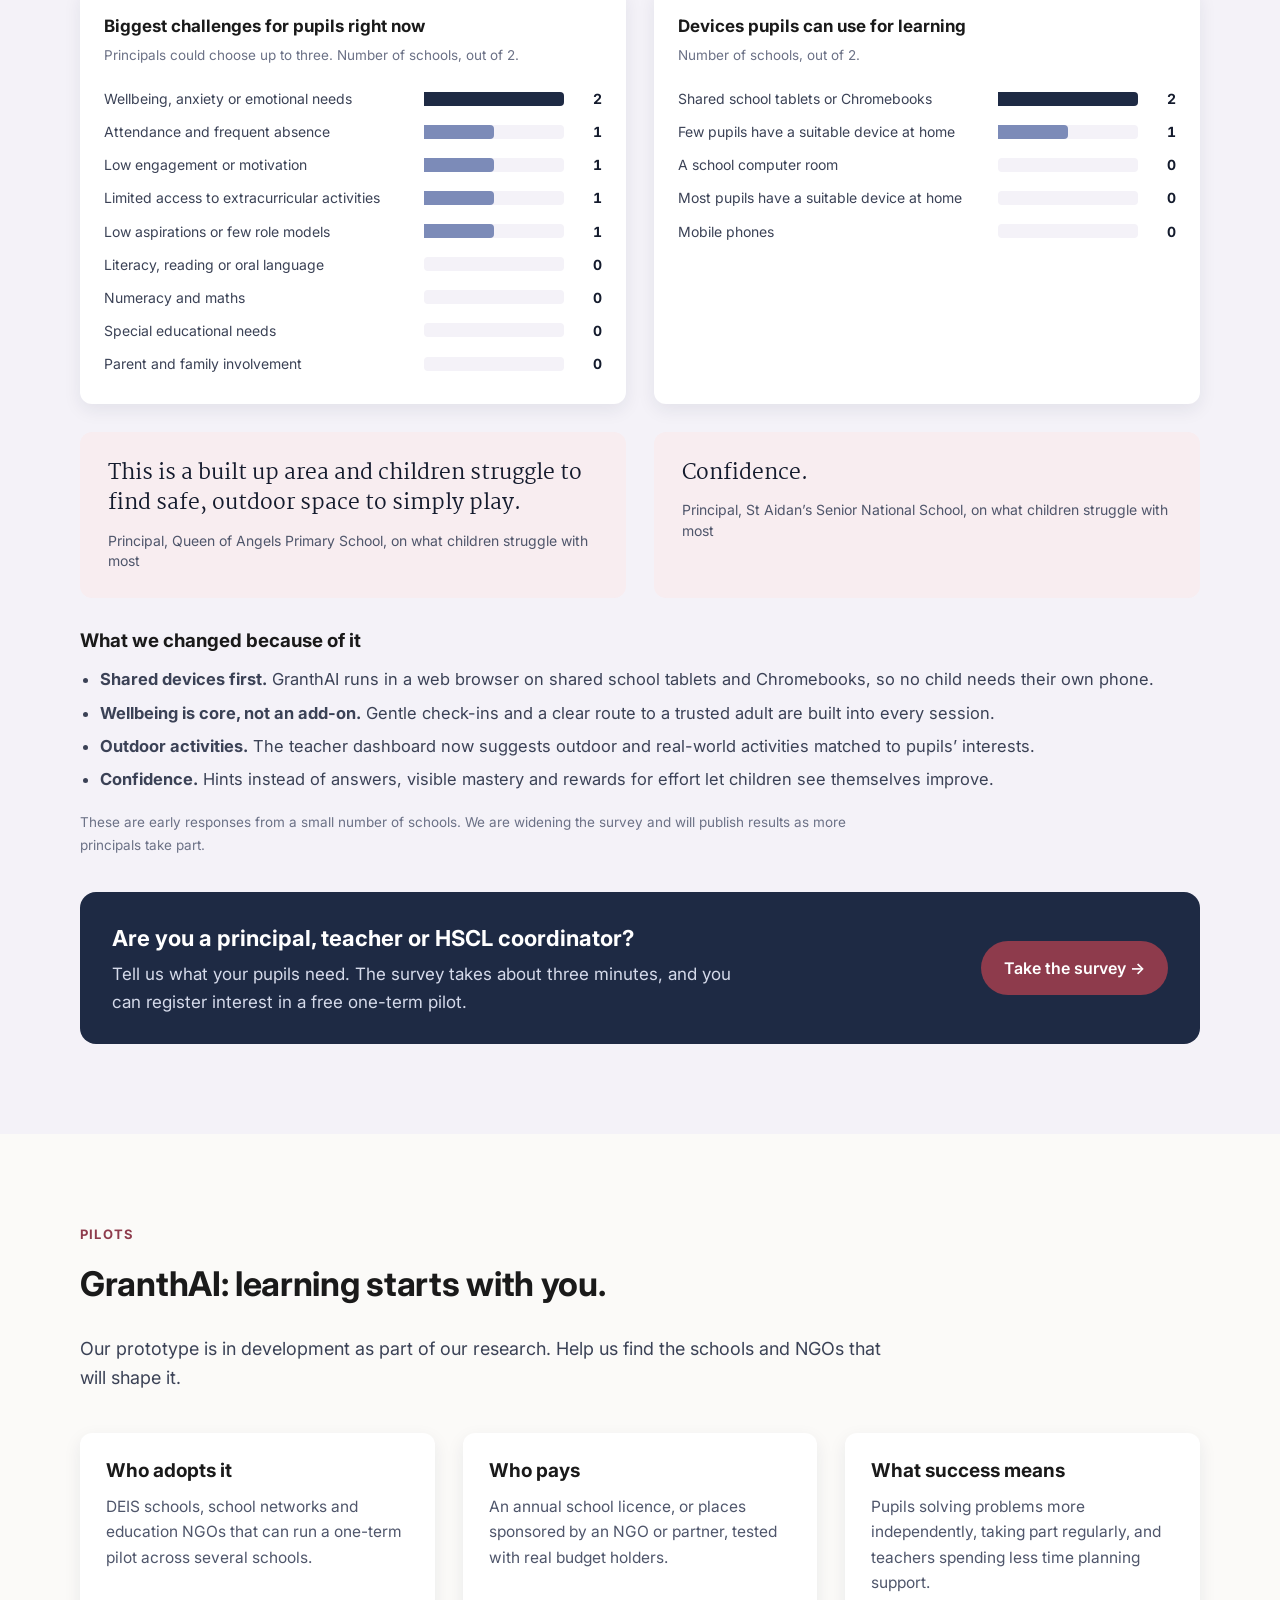
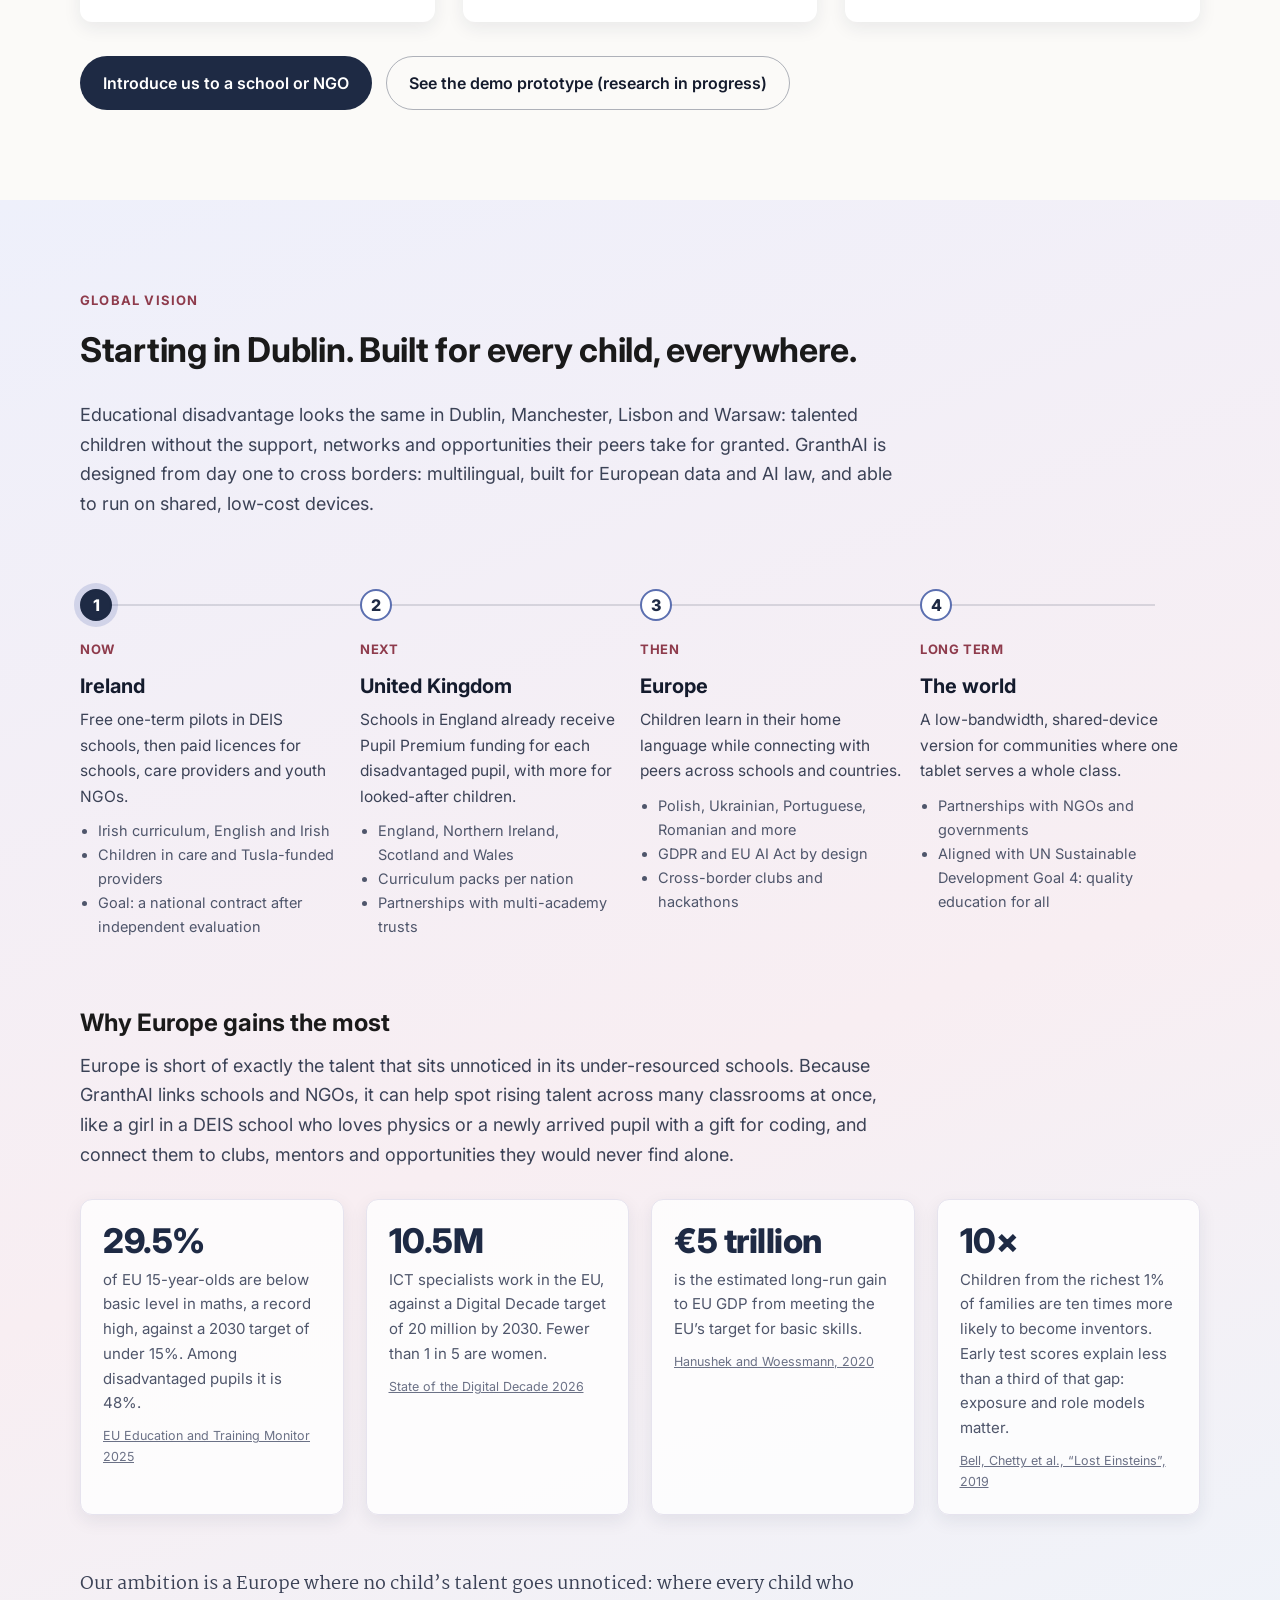
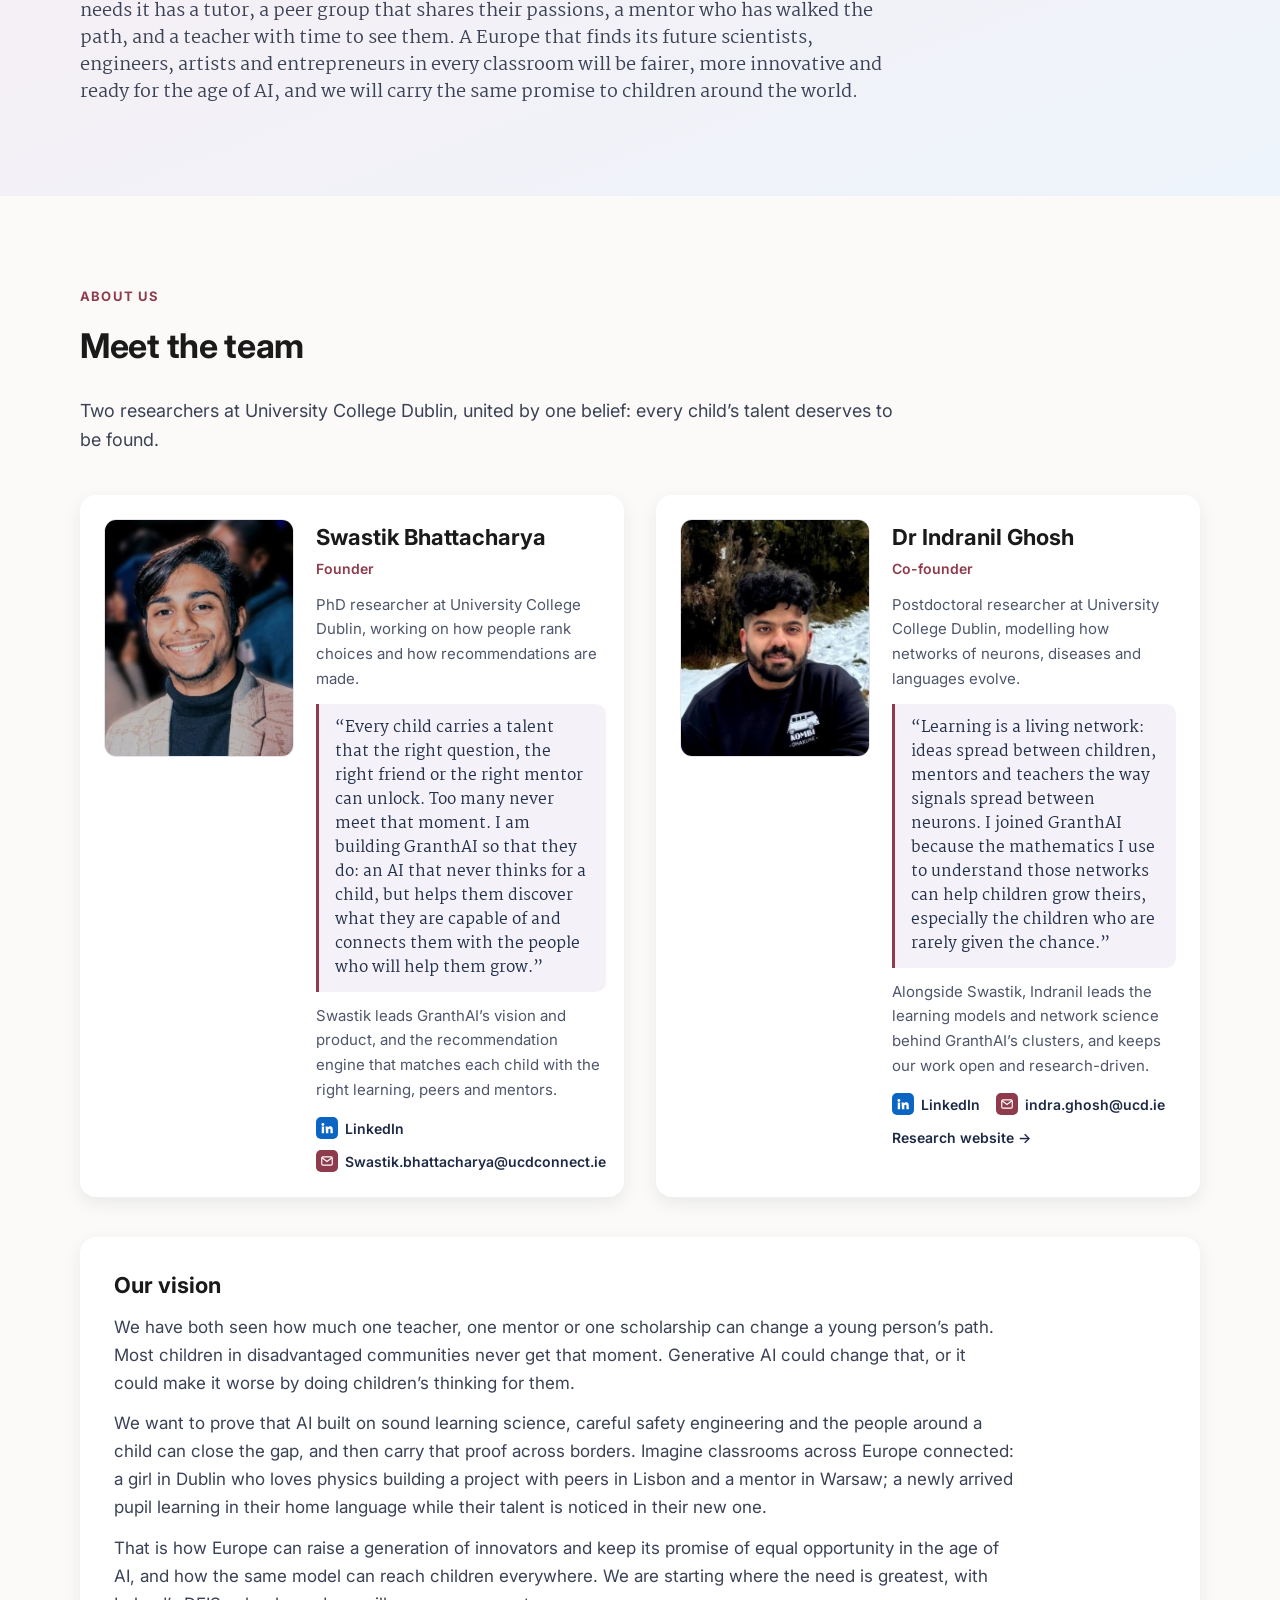
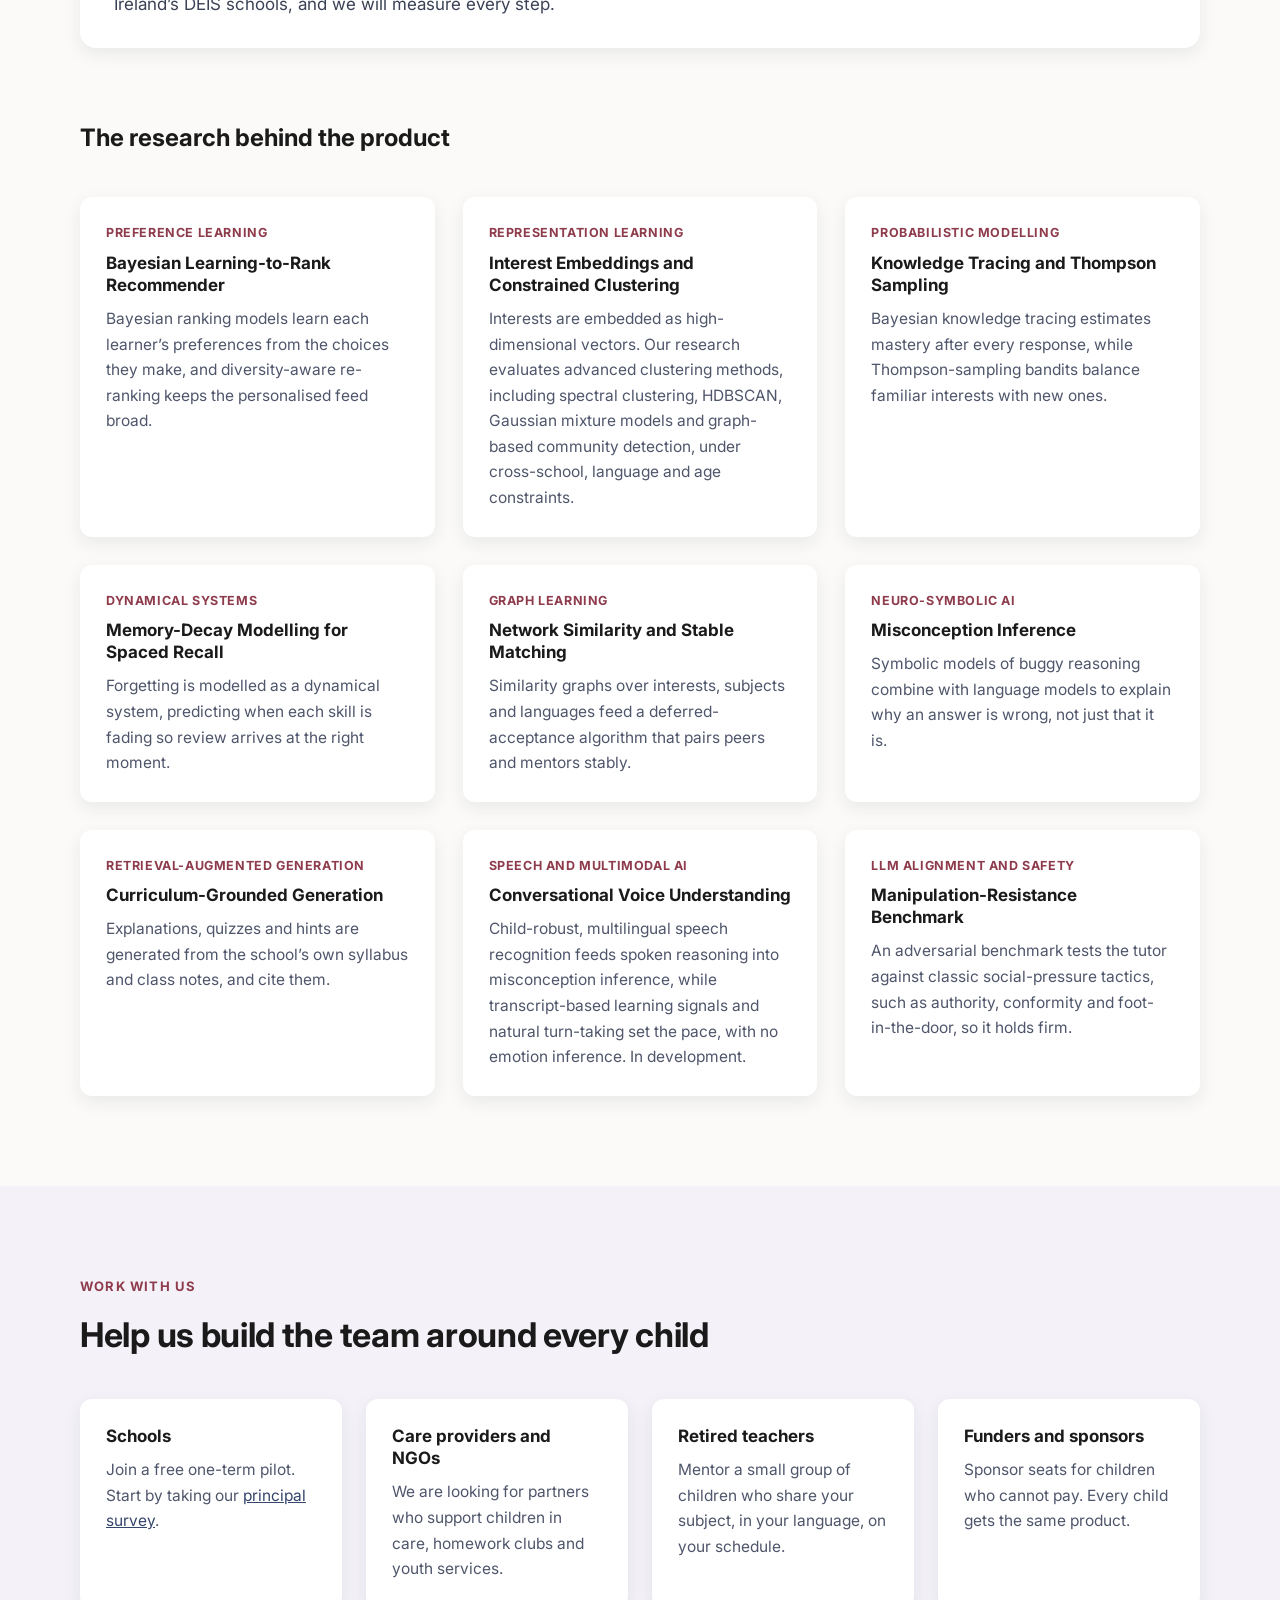
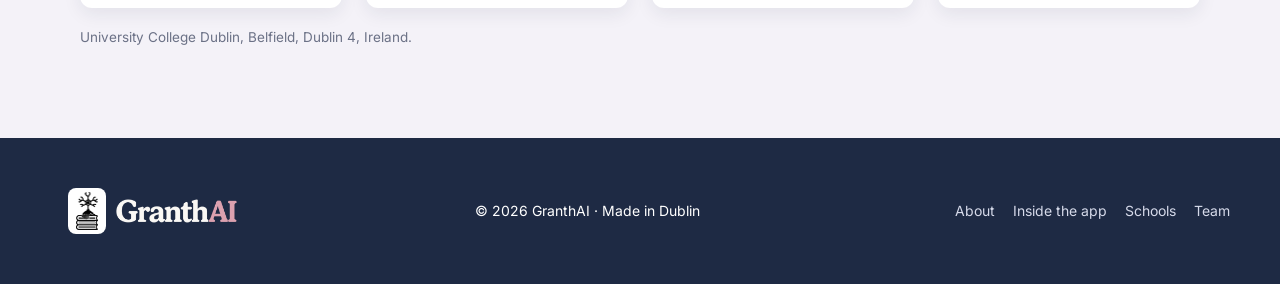
==== commit d1b0a6ec: "Demo video v7: calmer pace, renaming scene removed, voice-tech description, 2:58 Co-Authored-By: Cla" ====
--- a/site/index.html
+++ b/site/index.html
@@ -256,9 +256,9 @@
     </p>
     <div class="video-frame">
         <video controls preload="metadata" poster="assets/demo-poster-v4.jpg" playsinline>
-            <source src="assets/granthai-demo-v6.mp4" type="video/mp4">
-            <track kind="captions" src="assets/granthai-demo-v6.vtt" srclang="en" label="English" default>
-            Your browser cannot play this video. <a href="assets/granthai-demo-v6.mp4">Download the demo</a>.
+            <source src="assets/granthai-demo-v7.mp4" type="video/mp4">
+            <track kind="captions" src="assets/granthai-demo-v7.vtt" srclang="en" label="English" default>
+            Your browser cannot play this video. <a href="assets/granthai-demo-v7.mp4">Download the demo</a>.
         </video>
     </div>
     <p class="video-note">Children, schools and mentors in the demo are fictional. The general chatbot reply is an illustrative reconstruction of typical behaviour, not a recording.</p>
